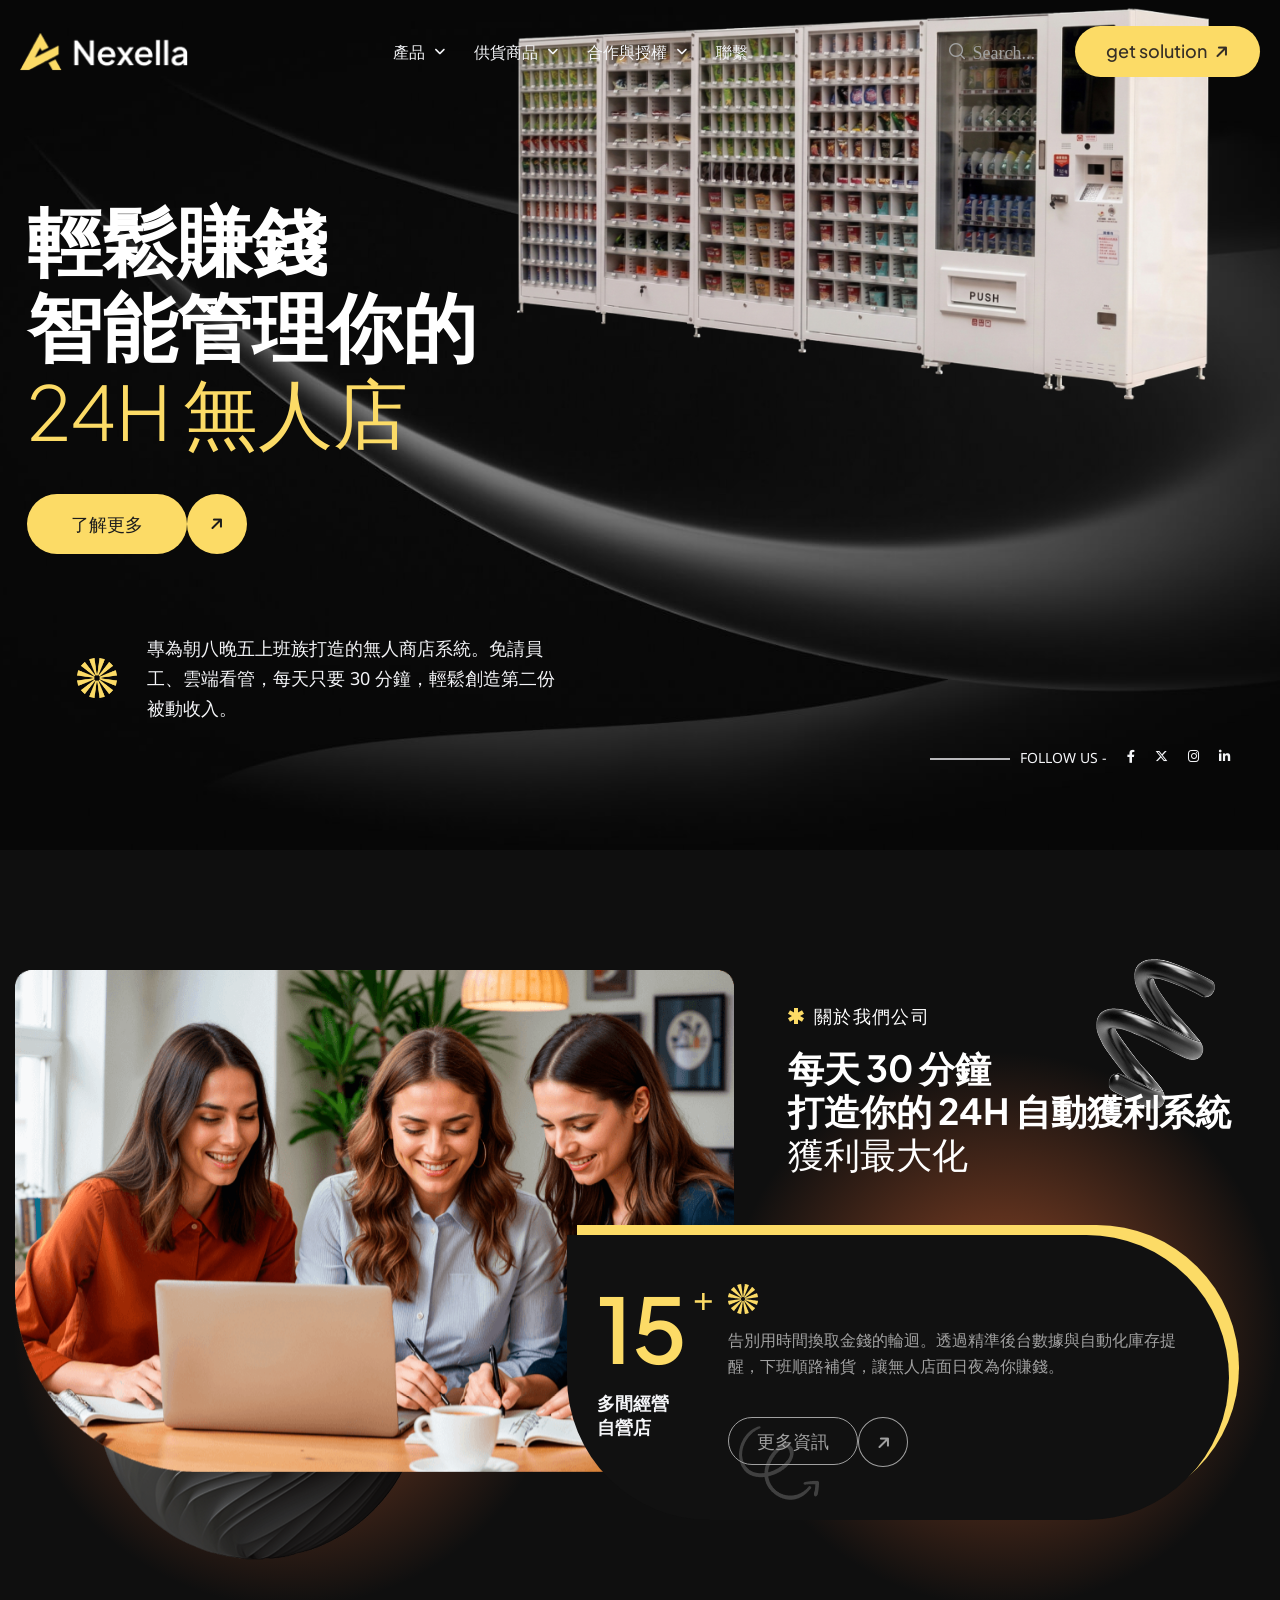
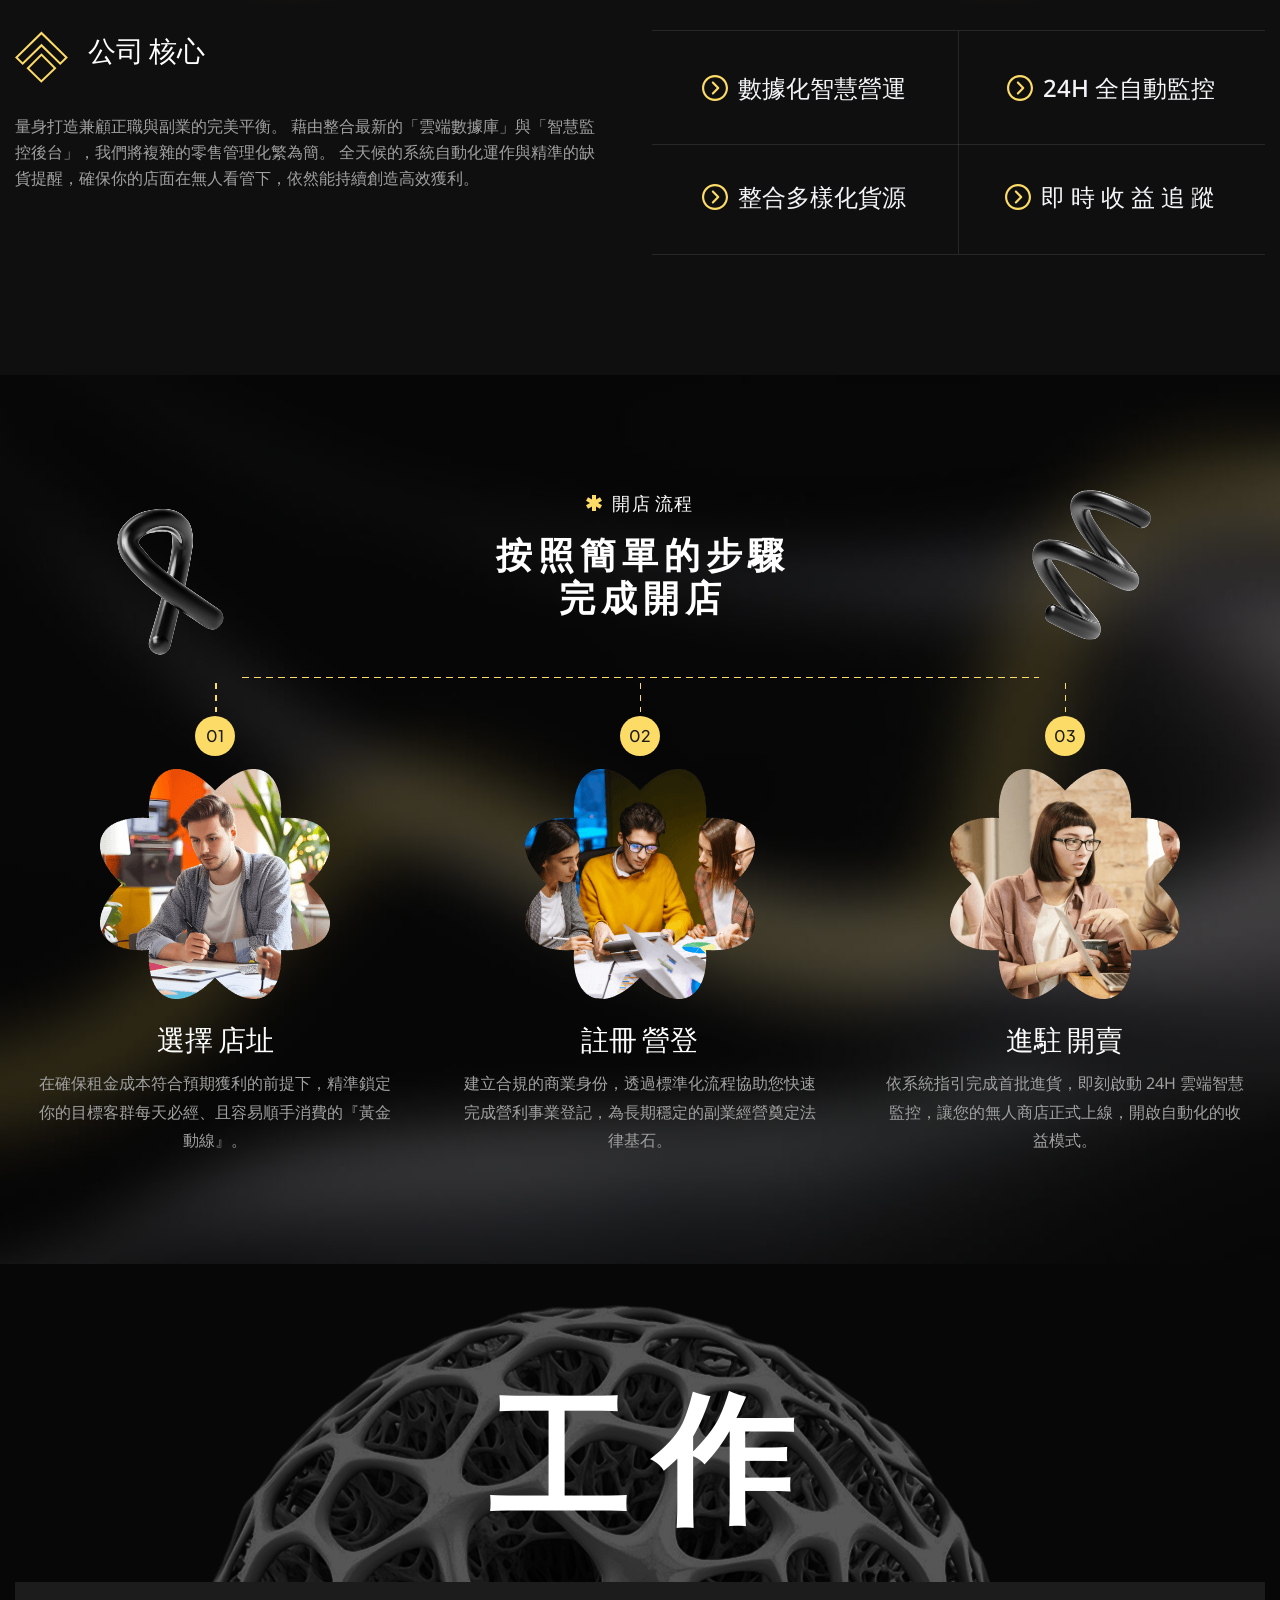
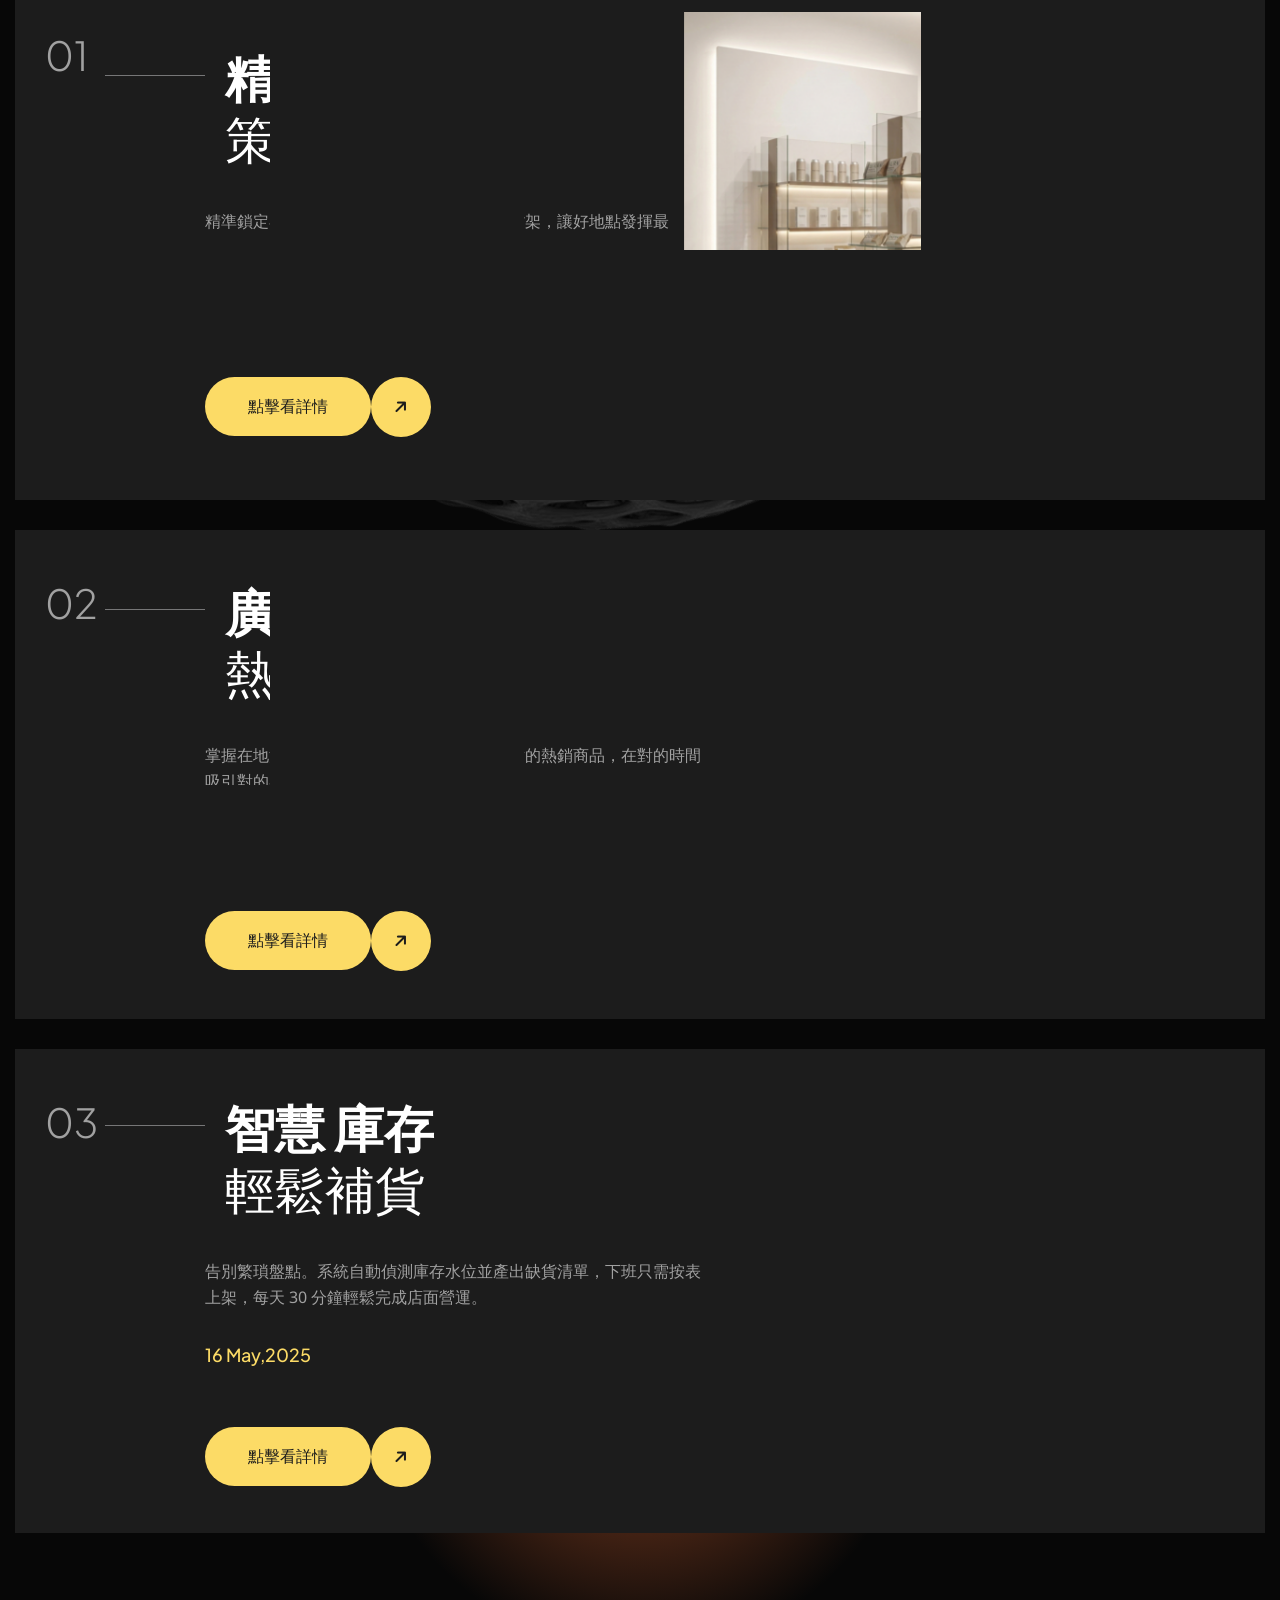
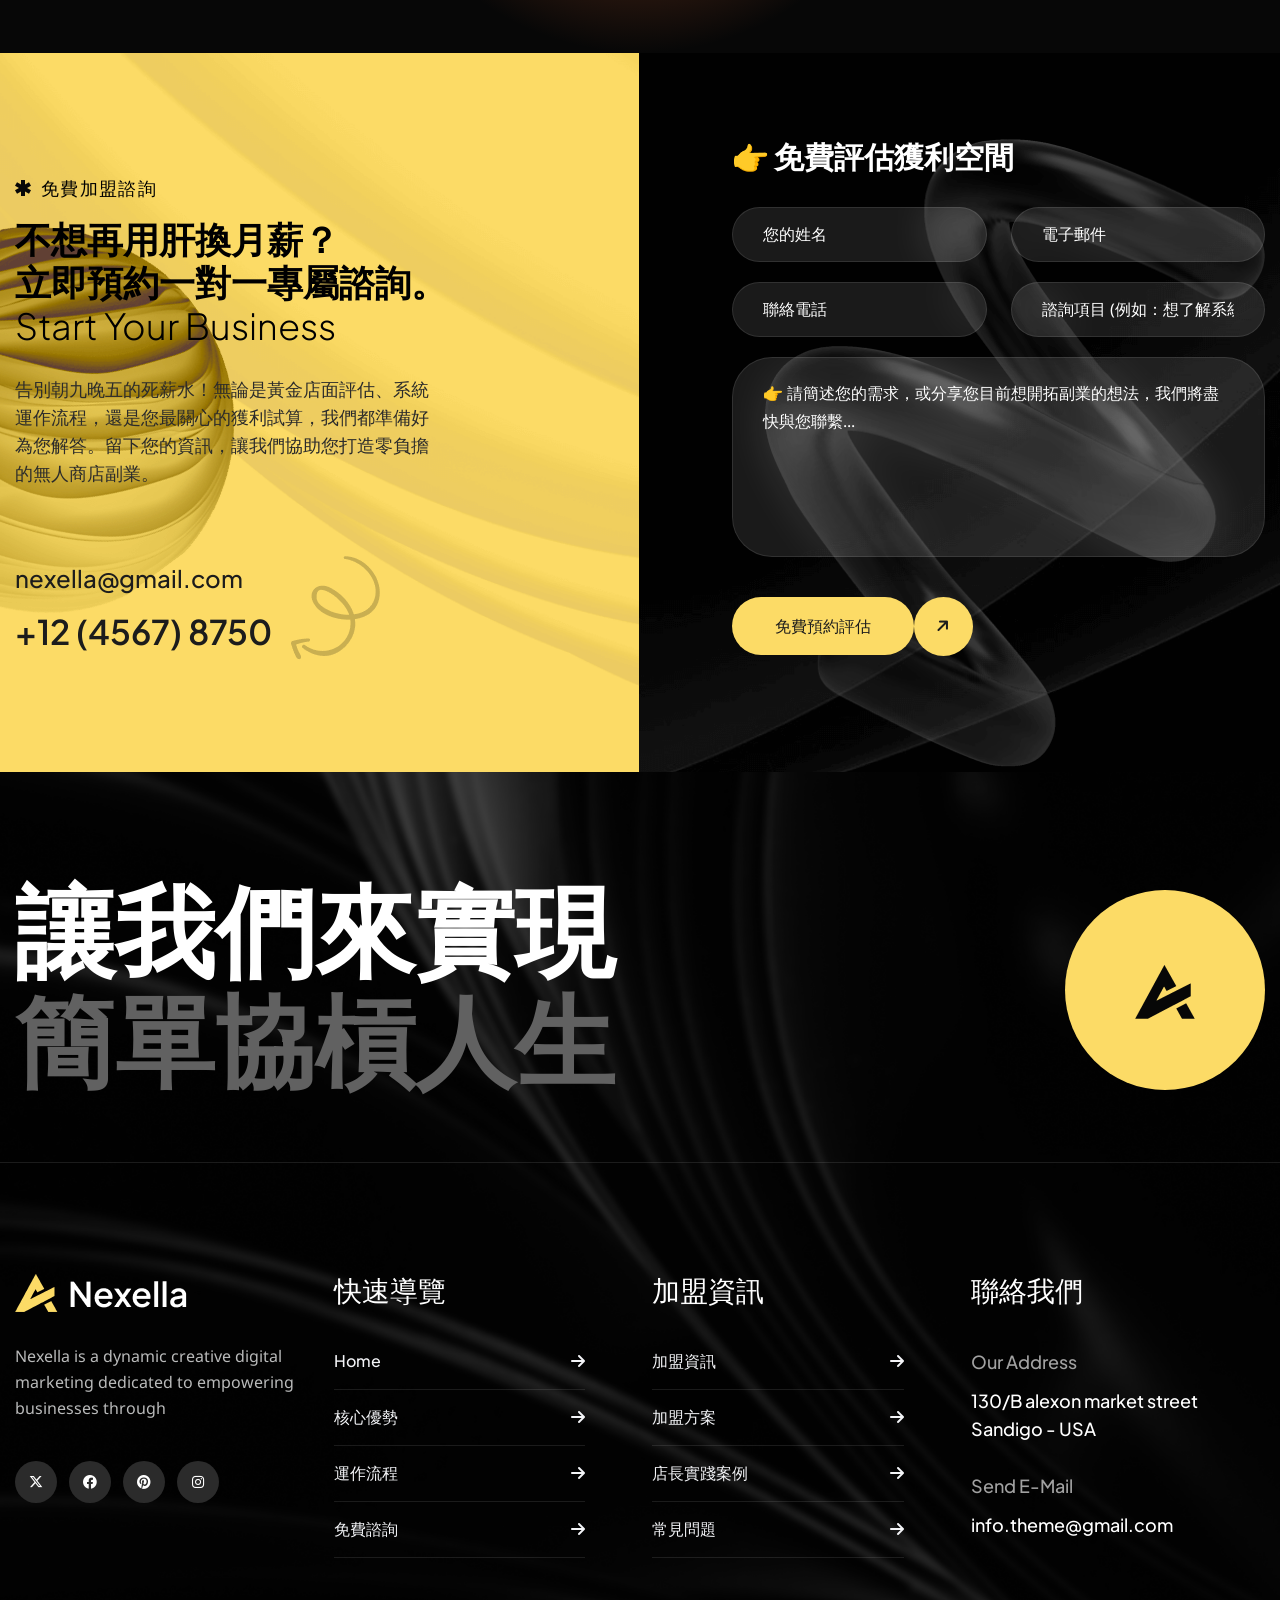
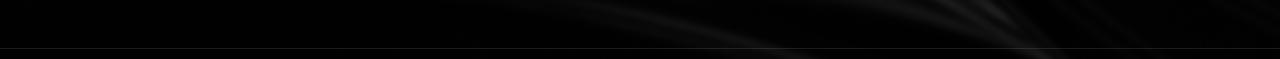
==== index.html @ f4f86dbc "Upload my website" ====
<!doctype html>
<html lang="en">
  <head>
    <meta charset="utf-8" />
    <title>Nexella | Digital Marketing HTML Template | Home Page 01</title>
    <!-- Stylesheets -->
    <link href="css/bootstrap.min.css" rel="stylesheet" />
    <link href="css/style.css" rel="stylesheet" />
    <link href="css/responsive.css" rel="stylesheet" />

    <link rel="shortcut icon" href="images/favicon.png" type="image/x-icon" />
    <link rel="icon" href="images/favicon.png" type="image/x-icon" />

    <!-- Responsive -->
    <meta http-equiv="X-UA-Compatible" content="IE=edge" />
    <meta
      name="viewport"
      content="width=device-width, initial-scale=1.0, maximum-scale=1.0, user-scalable=0"
    />
  </head>

  <body>
    <div class="page-wrapper">
      <!-- Preloader -->
      <div class="preloader"></div>

      <!-- Main Header-->
      <header class="main-header">
        <!-- Header Lower -->
        <div class="header-lower">
          <!-- Main box -->
          <div class="main-box">
            <div class="logo-box">
              <div class="logo">
                <a href="index.html"
                  ><img src="images/logo.png" alt="" title="arotech"
                /></a>
              </div>
            </div>
            <!--Nav Box-->
            <div class="nav-outer">
              <nav class="nav main-menu">
                <ul class="navigation">
                  <li class="dropdown">
                    <a href="#">產品</a>
                    <ul>
                      <li><a href="page-about.html">無人載具車</a></li>
                      <li><a href="page-project.html">智能系統櫃</a></li>
                      <li><a href="page-project-details.html">智能系統</a></li>
                    </ul>
                  </li>
                  <li class="dropdown">
                    <a href="#">供貨商品</a>
                    <ul>
                      <li><a href="page-services.html">Services</a></li>
                    </ul>
                  </li>
                  <li class="dropdown">
                    <a href="#">合作與授權</a>
                    <ul>
                      <li><a href="page-pricing.html">加盟資訊</a></li>
                    </ul>
                  </li>
                  <li><a href="page-contact.html">聯繫</a></li>
                </ul>
              </nav>
              <!-- Main Menu End-->
            </div>
            <div class="outer-box">
              <div class="ui-btn-outer">
                <button class="ui-btn ui-btn search-btn">
                  <span class="icon lnr lnr-icon-search"> Search...</span>
                </button>
              </div>
              <div class="header-btn">
                <a href="page-contact.html"
                  >get solution <i class="fa-solid fa-arrow-right"></i
                ></a>
              </div>
              <!-- Mobile Nav toggler -->
              <div class="mobile-nav-toggler">
                <span class="icon lnr-icon-bars"></span>
              </div>
            </div>
          </div>
        </div>
        <!-- End Header Lower -->

        <!-- Mobile Menu  -->
        <div class="mobile-menu">
          <div class="menu-backdrop"></div>
          <!--Here Menu Will Come Automatically Via Javascript / Same Menu as in Header-->
          <nav class="menu-box">
            <div class="upper-box">
              <div class="nav-logo">
                <a href="index.html"><img src="images/logo.png" alt="" /></a>
              </div>
              <div class="close-btn"><i class="icon fa fa-times"></i></div>
            </div>

            <ul class="navigation clearfix">
              <!--Keep This Empty / Menu will come through Javascript-->
            </ul>
            <ul class="contact-list-one">
              <li>
                <!-- Contact Info Box -->
                <div class="contact-info-box">
                  <i class="icon lnr-icon-phone-handset"></i>
                  <span class="title">Call Now</span>
                  <a href="tel:+92880098670">+92 (8800) - 98670</a>
                </div>
              </li>
              <li>
                <!-- Contact Info Box -->
                <div class="contact-info-box">
                  <span class="icon lnr-icon-envelope1"></span>
                  <span class="title">Send Email</span>
                  <a href="mailto:help@company.com">help@company.com</a>
                </div>
              </li>
              <li>
                <!-- Contact Info Box -->
                <div class="contact-info-box">
                  <span class="icon lnr-icon-clock"></span>
                  <span class="title">Send Email</span>
                  Mon - Sat 8:00 - 6:30, Sunday - CLOSED
                </div>
              </li>
            </ul>

            <ul class="social-links">
              <li>
                <a href="#"><i class="fa-brands fa-x-twitter"></i></a>
              </li>
              <li>
                <a href="#"><i class="fab fa-facebook-f"></i></a>
              </li>
              <li>
                <a href="#"><i class="fab fa-pinterest"></i></a>
              </li>
              <li>
                <a href="#"><i class="fab fa-instagram"></i></a>
              </li>
            </ul>
          </nav>
        </div>
        <!-- End Mobile Menu -->

        <!-- Header Search -->
        <div class="search-popup">
          <span class="search-back-drop"></span>
          <button class="close-search">
            <span class="fa fa-times"></span>
          </button>
          <div class="search-inner">
            <form method="post" action="index.html">
              <div class="form-group">
                <input
                  type="search"
                  name="search-field"
                  value=""
                  placeholder="Search..."
                  required=""
                />
                <button type="submit"><i class="fa fa-search"></i></button>
              </div>
            </form>
          </div>
        </div>
        <!-- End Header Search -->

        <!-- Sticky Header  -->
        <div class="sticky-header">
          <div class="auto-container">
            <div class="inner-container">
              <!--logo-->
              <div class="logo">
                <a href="index.html"><img src="images/logo.png" alt="" /></a>
              </div>

              <!--Right Col-->
              <div class="nav-outer">
                <!-- Main Menu -->
                <nav class="main-menu">
                  <div class="navbar-collapse show collapse clearfix">
                    <ul class="navigation clearfix">
                      <!--Keep This Empty / Menu will come through Javascript-->
                    </ul>
                  </div>
                </nav>
                <!-- Main Menu End-->

                <!--Mobile Navigation Toggler-->
                <div class="mobile-nav-toggler">
                  <span class="icon lnr-icon-bars"></span>
                </div>
              </div>
            </div>
          </div>
        </div>
        <!-- End Sticky Menu -->
      </header>
      <!--End Main Header -->

      <!-- Banner Section -->
      <section
        class="banner-section d-flex align-items-center"
        style="
          background-image: url(images/main-home/hero-bg.jpg);
          background-size: cover;
          background-position: center center;
          background-repeat: no-repeat;
        "
      >
        <div class="container-fluid">
          <div class="row hero_upper d-flex align-items-center">
            <div class="col-lg-12 col-md-12 col-sm-12">
              <div class="content-box">
                <h1 class="title animate-2">
                  輕鬆賺錢<br />
                  智能管理你的 <br /><span>24H 無人店</span>
                </h1>
                <div class="nexella-buton">
                  <a href="page-contact.html"
                    >了解更多<i class="fa-solid fa-arrow-right"></i
                  ></a>
                </div>
              </div>
            </div>
          </div>
        </div>
        <div class="banner_icon-bx">
          <div class="banner-icon">
            <img src="images/main-home/hero-icon.svg" alt="" />
          </div>
          <div class="banner-text">
            <p>
              專為朝八晚五上班族打造的無人商店系統。免請員工、雲端看管，每天只要
              30 分鐘，輕鬆創造第二份被動收入。
            </p>
          </div>
        </div>
        <div class="email-link">
          <a href="#" class="email-link">example@gmail.com</a>
        </div>
        <div class="email-line">
          <img src="images/main-home/line.png" alt="line shape" />
        </div>
        <div class="follow-us">
          <p class="follow-title">FOLLOW US -</p>
          <div class="social-links">
            <a href="#" class="social-icon"
              ><i class="fab fa-facebook-f"></i
            ></a>
            <a href="#" class="social-icon"
              ><i class="fa-brands fa-x-twitter"></i
            ></a>
            <a href="#" class="social-icon"><i class="fab fa-instagram"></i></a>
            <a href="#" class="social-icon"
              ><i class="fa-brands fa-linkedin-in"></i
            ></a>
          </div>
        </div>
        <div class="hero-img bounce-animate4">
          <img src="images/main-home/hero-img1.png" alt="" />
        </div>
      </section>
      <!--END Banner Section -->

      <!-- About Section -->
      <section class="about-section">
        <div class="container-fluid">
          <div class="row">
            <!-- Image Column -->
            <div class="image-column col-xl-7 col-lg-6 col-md-12 col-sm-12">
              <div class="inner-column">
                <figure class="image-1 overlay-anim wow fadeInUp">
                  <img src="images/main-home/about-thumb.png" alt="" />
                </figure>
              </div>
            </div>
            <div
              class="content-column col-xl-5 col-lg-6 col-md-12 col-sm-12 order-2 wow fadeInRight"
              data-wow-delay="600ms"
            >
              <div class="inner-column">
                <div class="sec-title">
                  <span class="sub-title"
                    ><img
                      src="images/main-home/sub-title-shape.svg"
                      alt=""
                    />關於我們公司</span
                  >
                  <h2>
                    每天 30 分鐘 <br />
                    打造你的 24H 自動獲利系統 <br />
                    <span>獲利最大化</span>
                  </h2>
                </div>
                <div class="about-icon-box">
                  <div class="about-count">
                    <div class="count-box">
                      <span
                        class="count-text"
                        data-speed="3000"
                        data-stop="30"
                      ></span
                      ><span class="plus">+</span>
                    </div>
                    <h6 class="counter-title">多間經營<br />自營店</h6>
                  </div>
                  <div class="about-content">
                    <img src="images/main-home/iconss.png" alt="" />
                    <p>
                      告別用時間換取金錢的輪迴。透過精準後台數據與自動化庫存提醒，下班順路補貨，讓無人店面日夜為你賺錢。
                    </p>
                    <div class="nexella-buton style_two">
                      <a href="page-about.html"
                        >更多資訊<i class="fa-solid fa-arrow-right"></i
                      ></a>
                    </div>
                  </div>
                  <div class="dance-sp bounce-animate2">
                    <img src="images/main-home/dance-sp2.png" alt="" />
                  </div>
                </div>
              </div>
            </div>
          </div>
        </div>
        <div class="bg-blur"></div>
        <div class="bg-blur2"></div>
        <div class="about-shape rotate">
          <img src="images/main-home/icon-rt.png" alt="" />
        </div>
        <div class="about-shape2 bounce-animate4">
          <img src="images/main-home/about-sp.png" alt="" />
        </div>
      </section>
      <!--Emd About Section -->

      <!-- Start Mission Section -->
      <section class="mission-section">
        <div class="auto-container">
          <div class="row">
            <div class="col-xl-6 col-lg-6 col-md-12 col-sm-12 wow fadeInUp">
              <div class="mission-icon-box">
                <div class="icon-box">
                  <img src="images/main-home/mission-icon.svg" alt="" />
                  <h4 class="icon-bx-title">公司 核心</h4>
                </div>

                <p class="mission-description">
                  量身打造兼顧正職與副業的完美平衡。
                  藉由整合最新的「雲端數據庫」與「智慧監控後台」，我們將複雜的零售管理化繁為簡。
                  全天候的系統自動化運作與精準的缺貨提醒，確保你的店面在無人看管下，依然能持續創造高效獲利。
                </p>
              </div>
            </div>
            <div class="col-xl-6 col-lg-6 col-md-12 col-sm-12 wow fadeInRight">
              <div class="mission-list-item">
                <div class="misssion-list">
                  <ul>
                    <li>
                      <img
                        src="images/main-home/right-icon.svg"
                        alt=""
                      />數據化智慧營運
                    </li>
                    <li>
                      <img src="images/main-home/right-icon.svg" alt="" />24H
                      全自動監控
                    </li>
                  </ul>
                </div>
                <div class="misssion-list-two">
                  <ul>
                    <li>
                      <img
                        src="images/main-home/right-icon.svg"
                        alt=""
                      />整合多樣化貨源
                    </li>
                    <li>
                      <img src="images/main-home/right-icon.svg" alt="" />即 時
                      收 益 追 蹤
                    </li>
                  </ul>
                </div>
              </div>
            </div>
          </div>
        </div>
      </section>
      <!-- End Mission Section -->

      <!-- Why Choose Us Section -->
      <!--<section class="why-choose-us-section-two"
			style="background-image: url(images/main-home/choose-bgs.jpg);background-repeat: no-repeat;background-size: cover;background-position: center center;">
			<div class="auto-container">
				<div class="row align-items-center pb-75">
					<div class="col-lg-8 col-md-12">
						<div class="sec-title pb-10 wow fadeInUp">
							<span class="sub-title"><img src="images/main-home/sub-title-shape.svg" alt="">Why Choose Us?</span>
							<h2>Empowering our Brands <br>Innovation Data-Driven  <br> <span>Digital solutions</span></h2>
						</div>

						<div class="feature-grid">
							<div class="feature-item highlighted">
								<div class="featuer-list"><img src="images/main-home/check-icon.png" alt="">24 Hours
									Supports</div>
							</div>
							<div class="feature-item highlighted">
								<div class="featuer-list"><img src="images/main-home/check-icon.png" alt="">Secure Data Flow</div>
							</div>
							<div class="feature-item highlighted">
								<div class="featuer-list"><img src="images/main-home/check-icon.png" alt="">Global Access</div>
							</div>
							<div class="feature-item highlighted">
								<div class="featuer-list"><img src="images/main-home/check-icon.png" alt="">Real-Time Updates</div>
							</div>
						</div>

						<div class="nexella-buton">
							<a href="page-contact.html">Explore More<i class="fa-solid fa-arrow-right"></i></a>
						</div>
					</div>
					<div class="col-lg-4">
						<div class="video-wrapper">
							<div class="btn-box">
							<a href="#" class="play-now"
								data-fancybox="gallery" data-caption=""><i class="icon fa fa-play"
									aria-hidden="true"></i><span class="ripple"></span></a>
						</div>
						</div>
					</div>
				</div>
			</div>
			<div class="choose-shape">
				<img src="images/main-home/choose-sp.png" alt="">
			</div>
		</section>-->
      <!-- End Why Choose Us Section -->

      <!-- Process Section -->
      <section
        class="process-section"
        style="
          background-image: url(images/main-home/process-bgs.jpg);
          background-size: cover;
          background-position: center center;
          background-repeat: no-repeat;
        "
      >
        <div class="auto-container">
          <div class="row">
            <!-- Content Column -->
            <div class="col-lg-12 col-sm-12 wow fadeInUp">
              <div class="inner-column">
                <div class="sec-title text-center pb-20">
                  <span class="sub-title"
                    ><img
                      src="images/main-home/sub-title-shape.svg"
                      alt=""
                    />開店 流程</span
                  >
                  <h2>按 照 簡 單 的 步 驟<br />完 成 開 店</h2>
                </div>
              </div>
            </div>
          </div>
          <div class="row process-border">
            <div class="col-lg-4 col-md-6 col-sm-12">
              <!-- process box -->
              <div class="process-single-box wow fadeInUp">
                <div class="process-thumb">
                  <img src="images/main-home/process-img1.png" alt="" />
                </div>
                <div class="process-content">
                  <h4><a href="page-project.html">選擇 店址</a></h4>
                  <p>
                    在確保租金成本符合預期獲利的前提下，精準鎖定你的目標客群每天必經、且容易順手消費的『黃金動線』。
                  </p>
                </div>
                <h3 class="process-number">01</h3>
              </div>
            </div>
            <div class="col-lg-4 col-md-6 col-sm-12">
              <!-- process box -->
              <div class="process-single-box wow fadeInUp">
                <div class="process-thumb">
                  <img src="images/main-home/process-img2.png" alt="" />
                </div>
                <div class="process-content">
                  <h4><a href="page-project.html">註冊 營登</a></h4>
                  <p>
                    建立合規的商業身份，透過標準化流程協助您快速完成營利事業登記，為長期穩定的副業經營奠定法律基石。
                  </p>
                </div>
                <h3 class="process-number">02</h3>
              </div>
            </div>
            <div class="col-lg-4 col-md-6 col-sm-12">
              <!-- process box -->
              <div class="process-single-box wow fadeInUp">
                <div class="process-thumb">
                  <img src="images/main-home/process-img3.png" alt="" />
                </div>
                <div class="process-content">
                  <h4><a href="page-project.html">進駐 開賣</a></h4>
                  <p>
                    依系統指引完成首批進貨，即刻啟動 24H
                    雲端智慧監控，讓您的無人商店正式上線，開啟自動化的收益模式。
                  </p>
                </div>
                <h3 class="process-number">03</h3>
              </div>
            </div>
          </div>
        </div>
        <div class="process-shape bounce-animate3">
          <img src="images/main-home/2.png" alt="" />
        </div>
        <div class="process-shape2 bounce-animate4">
          <img src="images/main-home/about-sp.png" alt="" />
        </div>
      </section>
      <!-- End Process Section -->

      <!-- Work Section -->
      <section class="work-section">
        <div class="auto-container">
          <div class="row">
            <!-- Content Column -->
            <div class="col-lg-12 wow fadeInUp">
              <div class="inner-column">
                <div class="sec-title text-center">
                  <h1>工 作</h1>
                </div>
              </div>
            </div>
          </div>
          <div class="row">
            <!-- Content Column -->
            <div class="col-lg-12 col-md-12 col-sm-12">
              <!-- process box -->
              <div class="work-single-box wow fadeInUp">
                <div class="work-content">
                  <h4>
                    精準 選品 <br />
                    <span>策略</span>
                  </h4>
                  <p>
                    精準鎖定在地客群需求，量身打造專屬熱銷貨架，讓好地點發揮最大獲利價值。
                  </p>
                  <span class="work-date">16 May,2025</span>
                  <div class="nexella-buton">
                    <a href="page-project-details.html"
                      >點擊看詳情<i class="fa-solid fa-arrow-right"></i
                    ></a>
                  </div>
                </div>
                <div class="work-img overlay-anim">
                  <img
                    src="images/main-home/Precise Product Selection.png"
                    alt=""
                  />
                  <div class="work-shape">
                    <img src="images/main-home/work-bx-shape.png" alt="" />
                  </div>
                </div>
                <h3 class="wokr-number">01</h3>
              </div>
              <!-- process box -->
              <div class="work-single-box wow fadeInUp" data-wow-delay="300ms">
                <div class="work-content">
                  <h4>
                    廣告 推播 <br />
                    <span>熱銷</span>
                  </h4>
                  <p>
                    掌握在地消費趨勢，精準投放促銷資訊。讓對的熱銷商品，在對的時間吸引對的客人，創造最大化坪效。
                  </p>
                  <span class="work-date">16 May,2025</span>
                  <div class="nexella-buton">
                    <a href="page-project-details.html"
                      >點擊看詳情<i class="fa-solid fa-arrow-right"></i
                    ></a>
                  </div>
                </div>
                <div class="work-img overlay-anim">
                  <img src="images/main-home/work-img2.png" alt="" />
                  <div class="work-shape">
                    <img src="images/main-home/work-bx-shape.png" alt="" />
                  </div>
                </div>
                <h3 class="wokr-number">02</h3>
              </div>
              <!-- process box -->
              <div class="work-single-box wow fadeInUp" data-wow-delay="600ms">
                <div class="work-content">
                  <h4>
                    智慧 庫存 <br />
                    <span>輕鬆補貨</span>
                  </h4>
                  <p>
                    告別繁瑣盤點。系統自動偵測庫存水位並產出缺貨清單，下班只需按表上架，每天
                    30 分鐘輕鬆完成店面營運。
                  </p>
                  <span class="work-date">16 May,2025</span>
                  <div class="nexella-buton">
                    <a href="page-project-details.html"
                      >點擊看詳情<i class="fa-solid fa-arrow-right"></i
                    ></a>
                  </div>
                </div>
                <div class="work-img overlay-anim">
                  <img src="images/main-home/work-img3.png" alt="" />
                  <div class="work-shape">
                    <img src="images/main-home/work-bx-shape.png" alt="" />
                  </div>
                </div>
                <h3 class="wokr-number">03</h3>
              </div>
            </div>
          </div>
        </div>
        <div class="work-shapes">
          <img src="images/main-home/work-shape.png" alt="" />
        </div>
        <div class="work-bg-blur"></div>
      </section>
      <!-- End Work Section -->

      <!-- Marquee Section -->
      <!--<div class="marquee-section">
			<div class="marquee">
				<div class="marquee-group">
					<div class="text"><img class="rotate" src="images/main-home/marque-shap.png" alt="">
						<h1>智 能</h1>
					</div>
					<div class="text"><img class="rotate" src="images/main-home/marque-shap.png" alt="">
						<h1>創 收</h1>
					</div>
					<div class="text"><img class="rotate" src="images/main-home/marque-shap.png" alt="">
						<h1>智 能</h1>
					</div>
					<div class="text"><img class="rotate" src="images/main-home/marque-shap.png" alt="">
						<h1>創 收</h1>
					</div>
					<div class="text"><img class="rotate" src="images/main-home/marque-shap.png" alt="">
						<h1>智 能</h1>
					</div>
					<div class="text"><img class="rotate" src="images/main-home/marque-shap.png" alt="">
						<h1>創 收</h1>
					</div>
				</div>

				<div aria-hidden="true" class="marquee-group">
					<div class="text"><img class="rotate" src="images/main-home/marque-shap.png" alt="">
						<h1>管 理</h1>
					</div>
					<div class="text"><img class="rotate" src="images/main-home/marque-shap.png" alt="">
						<h1>INNOVATION</h1>
					</div>
					<div class="text"><img class="rotate" src="images/main-home/marque-shap.png" alt="">
						<h1>管 理</h1>
					</div>
					<div class="text"><img class="rotate" src="images/main-home/marque-shap.png" alt="">
						<h1>INNOVATION</h1>
					</div>
					<div class="text"><img class="rotate" src="images/main-home/marque-shap.png" alt="">
						<h1>管 理</h1>
					</div>
					<div class="text"><img class="rotate" src="images/main-home/marque-shap.png" alt="">
						<h1>INNOVATION</h1>
					</div>
				</div>
			</div>
		</div>
		-->
      <!-- End Marquee Section -->

      <!-- Contact Section -->
      <section class="contact-section">
        <div class="auto-container">
          <div class="row">
            <!-- Info Column -->
            <div class="col-lg-6 col-md-12 col-sm-12 wow fadeInLeft">
              <div class="contact-right-warp">
                <div class="sec-title style_color">
                  <span class="sub-title"
                    ><img
                      src="images/main-home/sub-titls.svg"
                      alt=""
                    />免費加盟諮詢</span
                  >
                  <h2>
                    不想再用肝換月薪？<br />
                    立即預約一對一專屬諮詢。 <br /><span
                      >Start Your Business</span
                    >
                  </h2>
                </div>
                <p class="contact-desc">
                  告別朝九晚五的死薪水！無論是黃金店面評估、系統運作流程，還是您最關心的獲利試算，我們都準備好為您解答。留下您的資訊，讓我們協助您打造零負擔的無人商店副業。
                </p>

                <div class="contact-info">
                  <p>nexella@gmail.com</p>
                  <h4>+12 (4567) 8750</h4>
                </div>
                <div class="shape bounce-animate">
                  <img src="images/main-home/dance-sp.png" alt="" />
                </div>
              </div>
            </div>

            <!-- Form Column -->
            <div class="col-lg-6 col-md-12 col-sm-12">
              <!-- Contact Form -->
              <div class="contact-forms wow fadeInRight">
                <h2 class="service-info__badge">👉 免費評估獲利空間</h2>
                <!--Contact Form-->
                <form action="#" method="POST" id="dreamit-form">
                  <div class="row">
                    <div class="form-group col-lg-6 col-md-6 col-sm-12">
                      <input
                        type="text"
                        name="name"
                        placeholder="您的姓名"
                        required
                      />
                    </div>

                    <div class="form-group col-lg-6 col-md-6 col-sm-12">
                      <input
                        type="email"
                        name="Email"
                        placeholder="電子郵件"
                        required
                      />
                    </div>

                    <div class="form-group col-lg-6 col-md-6 col-sm-12">
                      <input
                        type="text"
                        name="Number"
                        placeholder="聯絡電話"
                        required
                      />
                    </div>

                    <div class="form-group col-lg-6 col-md-6 col-sm-12">
                      <input
                        type="text"
                        name="subject"
                        placeholder="諮詢項目 (例如：想了解系統、獲利試算)"
                        required
                      />
                    </div>

                    <div class="form-group col-lg-12 col-md-12 col-sm-12">
                      <textarea
                        name="message"
                        placeholder="👉 請簡述您的需求，或分享您目前想開拓副業的想法，我們將盡快與您聯繫..."
                        required
                      ></textarea>
                    </div>

                    <div class="form-group col-lg-12 col-md-12 col-sm-12">
                      <button
                        class="theme-btn"
                        type="submit"
                        name="submit-form"
                      >
                        <span class="btn-title"
                          >免費預約評估 <i class="fa-solid fa-arrow-right"></i
                        ></span>
                      </button>
                    </div>
                  </div>
                </form>
                <div class="contact-sps bounce-animate3">
                  <img src="images/main-home/contact-sp.png" alt="" />
                </div>
              </div>
              <!--End Contact Form -->
            </div>
          </div>
        </div>
        <div class="contact-sp rotate">
          <img src="images/main-home/sp-contact.png" alt="" />
        </div>
      </section>
      <!--End Contact Section  -->

      <!-- Main Footer -->
      <footer class="main-footer">
        <!--Widgets Section-->
        <div class="widgets-section">
          <div class="auto-container">
            <div class="row">
              <div class="footer-upper col-lg-12 wow fadeInUp">
                <h2 class="footer-title">
                  讓我們來實現<br /><span>簡單協槓人生</span>
                </h2>
                <div class="footer-icon">
                  <img src="images/main-home/brand-logo.png" alt="" />
                </div>
              </div>
            </div>
            <div class="row">
              <!--Footer Column-->
              <div
                class="footer-column col-xl-3 col-lg-3 col-md-6 col-sm-12 wow fadeInUp"
              >
                <div class="footer-widget about-widget">
                  <div class="logo">
                    <a href="index.html"
                      ><img src="images/logo.png" alt=""
                    /></a>
                  </div>
                  <p class="footer-des">
                    Nexella is a dynamic creative digital marketing dedicated to
                    empowering businesses through
                  </p>
                  <ul class="social-icon-two">
                    <li>
                      <a href="#"><i class="fa-brands fa-x-twitter"></i></a>
                    </li>
                    <li>
                      <a href="#"><i class="fab fa-facebook"></i></a>
                    </li>
                    <li>
                      <a href="#"><i class="fab fa-pinterest"></i></a>
                    </li>
                    <li>
                      <a href="#"><i class="fab fa-instagram"></i></a>
                    </li>
                  </ul>
                </div>
              </div>

              <!--Footer Column-->
              <div
                class="footer-column col-xl-3 col-lg-3 col-md-6 col-sm-12 wow fadeInUp"
                data-wow-delay="300ms"
              >
                <div class="footer-widget">
                  <h3 class="widget-title">快速導覽</h3>
                  <ul class="user-links">
                    <li>
                      <a href="index.html"
                        >Home <i class="fa-solid fa-arrow-right"></i
                      ></a>
                    </li>
                    <li>
                      <a href="page-about.html"
                        >核心優勢 <i class="fa-solid fa-arrow-right"></i
                      ></a>
                    </li>
                    <li>
                      <a href="#"
                        >運作流程 <i class="fa-solid fa-arrow-right"></i
                      ></a>
                    </li>
                    <li>
                      <a href="page-contact.html"
                        >免費諮詢 <i class="fa-solid fa-arrow-right"></i
                      ></a>
                    </li>
                  </ul>
                </div>
              </div>

              <!--Footer Column-->
              <div
                class="footer-column col-xl-3 col-lg-3 col-md-6 col-sm-12 wow fadeInUp"
                data-wow-delay="600ms"
              >
                <div class="footer-widget">
                  <h3 class="widget-title">加盟資訊</h3>
                  <ul class="user-links">
                    <li>
                      <a href="page-pricing.html"
                        >加盟資訊 <i class="fa-solid fa-arrow-right"></i
                      ></a>
                    </li>
                    <li>
                      <a href="page-services.html"
                        >加盟方案 <i class="fa-solid fa-arrow-right"></i
                      ></a>
                    </li>
                    <li>
                      <a href="page-testimonial.html"
                        >店長實踐案例 <i class="fa-solid fa-arrow-right"></i
                      ></a>
                    </li>
                    <li>
                      <a href="news-details.html"
                        >常見問題 <i class="fa-solid fa-arrow-right"></i
                      ></a>
                    </li>
                  </ul>
                </div>
              </div>

              <!--Footer Column-->
              <div
                class="footer-column col-xl-3 col-lg-3 col-md-6 col-sm-12 wow fadeInUp"
                data-wow-delay="800ms"
              >
                <div class="footer-widget contact-widget">
                  <h3 class="widget-title">聯絡我們</h3>
                  <div class="widget-content">
                    <div class="address">
                      <p>Our Address</p>
                      <a href="#"
                        >130/B alexon market street <br />
                        Sandigo - USA</a
                      >
                    </div>
                    <div class="address">
                      <p>Send E-Mail</p>
                      <a href="#">info.theme@gmail.com</a>
                    </div>
                  </div>
                </div>
              </div>
            </div>
          </div>
        </div>
      </footer>
      <!--End Main Footer -->
    </div>
    <!-- End Page Wrapper -->

    <!-- Scroll To Top -->
    <div class="scroll-to-top scroll-to-target" data-target="html">
      <span class="fa fa-angle-up"></span>
    </div>

    <script src="js/jquery.js"></script>
    <script src="js/popper.min.js"></script>
    <script src="js/bootstrap.min.js"></script>
    <script src="js/jquery.fancybox.js"></script>
    <script src="js/jquery-ui.js"></script>
    <script src="js/wow.js"></script>
    <script src="js/appear.js"></script>
    <script src="js/select2.min.js"></script>
    <script src="js/swiper.min.js"></script>
    <script src="js/owl.js"></script>
    <script src="js/script.js"></script>
    <script src="js/vanilla-tilt.min.js"></script>
  </body>
</html>
---- css/style.css ----
/* Nexella | IT Solutions & Technology HTML Template

Template Name: Nexella
Version: 1.0.0
License: copyright commercial

/************ TABLE OF CONTENTS ***************
1. Fonts
2. Reset
3. Global Settings
4. Main Header / Two /
5. Sticky Header 
6. Mobile Menu
7. Section Title
8. Page Title
10. Banner Section / Two 
11. About Section / Two 
12. Mission / 
13. Services Section / Two 
14. Process Section / Two 
15. Work Section / Two /
16. Testimonial Section / Two /
17. Why Choose Us / Two
18. Pricing Section
19. team Section / Two
20. Contact Sectiom / Two
21. News Section / Two
22. Marquee / Two / Three
23. Brand Section
24. Video Section
25. Main Footer /Two
**********************************************/
@import url("https://fonts.googleapis.com/css2?family=Noto+Sans:ital,wght@0,100..900;1,100..900&family=Plus+Jakarta+Sans:ital,wght@0,200..800;1,200..800&display=swap");
@import url("animate.css");
@import url("owl.css");
@import url("swiper.min.css");
@import url("jquery.fancybox.min.css");
@import url("jquery-ui.css");
@import url("linear.css");
@import url("select2.min.css");
@import url("fontawesome-free.css");
@import url("fontawesome.css");
@import url("flaticon.css");
@import url("flaticon-set-business.css");
@import url("tm-bs-mp.css");
@import url("tm-utility-classes.css");
:root {
  --theme-color-white: #ffffff;
  --theme-color-white-rgb: 255, 255, 255;
  --theme-color-light: #070707;
  --theme-color-gray: #282828;
  --theme-color-black: #000000;
  --theme-color-black-rgb: 0, 0, 0;
  --theme-color1: #1C1C1C;
  --theme-color1-rgb: 34, 36, 41;
  --theme-color2: #FCDB66;
  --theme-color2-rgb: 255, 170, 23;
  --theme-color3: #f4f5f8;
  --theme-color4: #0f0f0f;
  --theme-color5: #FFFFFF1A;
  --theme-color6: #070707;
  --theme-color7: #2B2B2B;
  --theme-color8: #B9BABA;
  --theme-color9: #111111;
  --bg-theme-color1: var(--theme-color1);
  --bg-theme-color2: var(--theme-color2);
  --bg-theme-color3: var(--theme-color3);
  --border-theme-color1: var(--theme-color5);
  --border-theme-color2: var(--theme-color6);
  --text-color-bg-theme-color1: #fff;
  --text-color-bg-theme-color2: #0f0f0f;
  --text-color-bg-theme-color3: #fff;
  --gradient-1: linear-gradient(180deg, #0C0C0C 1.56%, #1C1C1C 100%);
  --gradient-2: linear-gradient(to left, rgba(var(--theme-color2-rgb), 1) 0%, rgba(var(--theme-color2-rgb), 0.7) 100%);
  --gradient-3: linear-gradient(-135deg, rgba(23, 23, 23, 0) 50%, var(--theme-color2) 100%);
  --gradient-4: linear-gradient(215deg, rgb(252 219 102 / 83%) 3.09%, rgb(6, 6, 6) 33.06%, rgb(255 255 255 / 21%) 63.59%, rgb(252 219 102) 100.63%);
  --text-color: #A1A1A1;
  --headings-color: #fff;
  --headings-color-2: #000000;
  --link-color: #352f27;
  --link-hover-color: #5b8c51;
  --title-font: "Plus Jakarta Sans", sans-serif;
  --text-font: "Noto Sans", sans-serif;
  --body-font-size: 16px;
  --body-line-height: 1.8;
  --body-font-weight: 400;
  --line-height-heading-h1: 1.2em;
  --line-height-heading: 1.2em;
  --line-height-heading-small: 1.4em;
  --h1-font-size: 46px;
  --h2-font-size: 46px;
  --h3-font-size: 34px;
  --h4-font-size: 30px;
  --h5-font-size: 18px;
  --h6-font-size: 14px;
  --h1-font-weight: 700;
  --h2-font-weight: 700;
  --h3-font-weight: 600;
  --h4-font-weight: 600;
  --h5-font-weight: 500;
  --h6-font-weight: 600;
  --sec-title-subtitle-color: var(--theme-color-white);
  --sec-title-subtitle-font-size: 18px;
  --sec-title-subtitle-font-family: var(--title-font);
  --sec-title-subtitle-font-weight: 500;
  --sec-title-subtitle-line-height: 1.2em;
  --sec-title-color: var(--headings-color);
  --sec-title-font-size: 46px;
  --sec-title-font-family: var(--title-font);
  --sec-title-font-weight: var(--h2-font-weight);
  --theme-light-background: #f8f6f1;
  --theme-light-background-text-color: var(--headings-color);
  --theme-black: #222429;
  --container-width: 1350px;
  --small-container-width: 1000px;
  --large-container-width: 1550px;
  --container-pt: 120px;
  --container-pb: 120px;
}

/*
 * typography.scss
 * -----------------------------------------------
*/
::selection {
  background: var(--theme-color1);
  color: #fff;
  text-shadow: none;
}

::-moz-selection {
  background: var(--theme-color1); /* Firefox */
  color: #fff;
  text-shadow: none;
}

::-webkit-selection {
  background: var(--theme-color1); /* Safari */
  color: #fff;
  text-shadow: none;
}

:active,
:focus {
  outline: none !important;
}

::-webkit-input-placeholder {
  color: #7c858c;
}

::-moz-input-placeholder {
  color: #7c858c;
}

::-ms-input-placeholder {
  color: #7c858c;
}

body {
  background-color: #070707;
  background-attachment: fixed;
  -ms-word-wrap: break-word;
  word-wrap: break-word;
  counter-reset: my-sec-counter;
  -webkit-font-smoothing: antialiased;
  -moz-font-smoothing: antialiased;
  color: var(--text-color);
  font-size: var(--body-font-size);
  font-family: var(--text-font);
  font-weight: var(--body-font-weight);
  line-height: var(--body-line-height);
}

p, .text {
  color: var(--text-color);
  font-size: var(--body-font-size);
  font-family: var(--text-font);
  font-weight: var(--body-font-weight);
  line-height: var(--body-line-height);
}

/* -------- Headings ---------- */
h1, h2, h3, h4, h5, h6 {
  color: var(--headings-color);
  font-family: var(--title-font);
  position: relative;
  line-height: var(--line-height-heading-);
}
h1 small,
h1 .small, h2 small,
h2 .small, h3 small,
h3 .small, h4 small,
h4 .small, h5 small,
h5 .small, h6 small,
h6 .small {
  font-weight: normal;
  line-height: 1;
  color: var(--headings-color);
}
h1 a, h2 a, h3 a, h4 a, h5 a, h6 a {
  color: inherit;
  font-weight: inherit;
}

h1,
h2,
h3,
h4,
h5,
h6 {
  margin-bottom: 1rem;
}

h1 {
  font-size: var(--h1-font-size);
  font-weight: var(--h1-font-weight);
  line-height: var(--line-height-heading-h1);
}

h2 {
  font-size: var(--h2-font-size);
  font-weight: var(--h2-font-weight);
  line-height: var(--line-height-heading);
}

h3 {
  font-size: var(--h3-font-size);
  font-weight: var(--h3-font-weight);
  line-height: var(--line-height-heading);
}

h4 {
  font-size: var(--h4-font-size);
  font-weight: var(--h4-font-weight);
  line-height: var(--line-height-heading-small);
}

h5 {
  font-size: var(--h5-font-size);
  font-weight: var(--h5-font-weight);
  line-height: var(--line-height-heading-small);
}

h6 {
  font-size: var(--h6-font-size);
  font-weight: var(--h6-font-weight);
  line-height: var(--line-height-heading-small);
}

/* -------- Body Text ---------- */
table p {
  margin-bottom: 0;
}

p {
  margin-bottom: 20px;
}
p a:not(.button):not(.btn):hover, p a:not(.button):not(.btn):focus {
  text-decoration: underline;
}

/* -------- other ---------- */
a {
  color: var(--link-color);
  text-decoration: none;
  font-weight: var(--body-font-weight);
  cursor: pointer;
  transition: all 0.3s ease;
}
a:hover, a:focus {
  color: inherit;
  text-decoration: none;
  outline: none;
}
a b, a strong {
  transition: all 0.3s ease;
}
a img {
  border: none;
}

pre,
ul,
ol,
dl,
dd,
blockquote,
address,
table,
fieldset {
  margin-bottom: 10px;
}

ol, ul {
  list-style-position: inside;
  margin: 0;
  padding: 0;
}

b, strong {
  color: #333;
  font-weight: var(--body-font-weight-bold);
}

iframe {
  border: none !important;
}

/*
 * container.scss
 * -----------------------------------------------
*/
.container .container {
  width: 100%;
}

.container .container,
.container .container-fluid,
.container-fluid .container,
.container-fluid .container-fluid {
  padding-left: 0;
  padding-right: 0;
}

section > .container,
section > .container-fluid {
  padding-top: var(--container-pt);
  padding-bottom: var(--container-pt);
}

@media (min-width: 1400px) {
  .container, .container-lg, .container-md, .container-sm, .container-xl, .container-xxl {
    max-width: var(--container-width);
  }
}
/*=== Default Form ===*/
.form-control, .input-text {
  height: calc(2.25rem + 27px);
  padding: 14px 30px;
  outline: 0;
  background-color: #f4f5f8;
  border: 1px solid #f4f5f8;
  color: #686a6f;
  font-size: 0.9rem;
  width: 100%;
}
.form-control::placeholder, .input-text::placeholder {
  color: #686a6f;
  opacity: 1;
}
.form-control:-ms-input-placeholder, .input-text:-ms-input-placeholder {
  color: #686a6f;
}
.form-control::-ms-input-placeholder, .input-text::-ms-input-placeholder {
  color: #686a6f;
}

textarea.form-control {
  height: auto;
  padding-top: 15px;
  padding-bottom: 15px;
}

.tm-pricing-smart-switcher {
  color: var(--heading-color);
  font-size: 19px;
  letter-spacing: -0.2px;
  display: -webkit-box;
  display: -ms-flexbox;
  display: flex;
  -webkit-box-align: center;
  -ms-flex-align: center;
  align-items: center;
  -webkit-box-pack: center;
  -ms-flex-pack: center;
  justify-content: center;
  margin-bottom: 55px;
}
.tm-pricing-smart-switcher .price-offer {
  color: var(--text-color-bg-theme-color2);
  background-color: #333;
  font-size: 12px;
  line-height: inherit;
  padding: 0.5px 12px;
  border-radius: 30px;
  margin-left: 15px;
  text-transform: uppercase;
}
.tm-pricing-smart-switcher .pricing-switcher-btn {
  display: -webkit-box;
  display: -ms-flexbox;
  display: flex;
}
.tm-pricing-smart-switcher .pricing-switcher-btn .btn-toggle {
  width: 70px;
  height: 33px;
  border-radius: 17px;
  background-color: rgba(22, 28, 45, 0.15);
  position: relative;
  display: inline-block;
  margin: 0 1rem;
}
.tm-pricing-smart-switcher .pricing-switcher-btn .btn-toggle.secondary-active {
  background-color: var(--theme-color1);
}
.tm-pricing-smart-switcher .pricing-switcher-btn .btn-toggle.secondary-active span {
  right: 7px;
}
.tm-pricing-smart-switcher .pricing-switcher-btn .btn-toggle span {
  width: 20px;
  height: 20px;
  background-color: #ffffff;
  position: absolute;
  right: calc(100% - 27px);
  margin-left: 6px;
  top: 50%;
  -webkit-transform: translatey(-50%);
  transform: translatey(-50%);
  -webkit-transition: 0.4s ease-in-out;
  transition: 0.4s ease-in-out;
  border-radius: 500px;
  pointer-events: none;
}

.tm-pricing-smart-switcher-button .switch-buttons {
  display: flex;
  flex-wrap: wrap;
  margin: 0;
  padding: 0;
  list-style: none;
  border: 0;
}
.tm-pricing-smart-switcher-button .switch-buttons li {
  display: inline-block;
  margin-bottom: 0;
}
.tm-pricing-smart-switcher-button .switch-buttons li a {
  display: block;
  border: 1px solid #eee;
  outline: none;
  display: inline-block;
  padding: 0.9375rem 2.1875rem;
  cursor: pointer;
  border-radius: 0;
  transition: all 0.4s ease;
  background-color: rgb(254, 253, 254);
  box-shadow: 0px 15px 30px 0px rgba(119, 123, 146, 0.1);
}
.tm-pricing-smart-switcher-button .switch-buttons li a:hover, .tm-pricing-smart-switcher-button .switch-buttons li a.active {
  color: var(--text-color-bg-theme-color2);
  border-color: var(--theme-color2);
  background-color: var(--theme-color2);
}
.tm-pricing-smart-switcher-button .switch-buttons li a span.price-offer {
  color: #fff;
  background-color: #333;
  font-size: 12px;
  line-height: inherit;
  padding: 0.5px 12px;
  border-radius: 30px;
  margin-left: 15px;
  text-transform: uppercase;
}
.tm-pricing-smart-switcher-button .switch-buttons li:first-child a {
  border-top-left-radius: 4px;
  border-bottom-left-radius: 4px;
}
.tm-pricing-smart-switcher-button .switch-buttons li:last-child a {
  border-top-right-radius: 4px;
  border-bottom-right-radius: 4px;
}
.tm-switch-buttons-round-yes .tm-pricing-smart-switcher-button .switch-buttons li:first-child a {
  border-top-left-radius: 50px;
  border-bottom-left-radius: 50px;
}
.tm-switch-buttons-round-yes .tm-pricing-smart-switcher-button .switch-buttons li:last-child a {
  border-top-right-radius: 50px;
  border-bottom-right-radius: 50px;
}
.tm-pricing-smart-switcher-button.round-switch-btn .switch-buttons li:first-child a {
  border-top-left-radius: 50px;
  border-bottom-left-radius: 50px;
}
.tm-pricing-smart-switcher-button.round-switch-btn .switch-buttons li:last-child a {
  border-top-right-radius: 50px;
  border-bottom-right-radius: 50px;
}

.tm-pricing-plan-switcher {
  color: var(--heading-color);
  letter-spacing: -0.2px;
  display: -webkit-box;
  display: -ms-flexbox;
  display: flex;
  -webkit-box-align: center;
  -ms-flex-align: center;
  align-items: center;
  -webkit-box-pack: center;
  -ms-flex-pack: center;
  justify-content: center;
  margin-bottom: 55px;
}
.tm-pricing-plan-switcher .price-offer {
  color: var(--text-color-bg-theme-color1);
  background-color: var(--theme-color1);
  font-size: 12px;
  line-height: inherit;
  padding: 0.5px 12px;
  border-radius: 30px;
  margin-left: 15px;
  text-transform: uppercase;
}
.tm-pricing-plan-switcher .pricing-switcher-btn {
  display: -webkit-box;
  display: -ms-flexbox;
  display: flex;
}
.tm-pricing-plan-switcher .pricing-switcher-btn .btn-toggle {
  width: 70px;
  height: 33px;
  border-radius: 17px;
  background-color: rgba(22, 28, 45, 0.15);
  position: relative;
  display: inline-block;
  margin: 0 1rem;
}
.tm-pricing-plan-switcher .pricing-switcher-btn .btn-toggle.secondary-active {
  background-color: var(--theme-color2);
}
.tm-pricing-plan-switcher .pricing-switcher-btn .btn-toggle.secondary-active span {
  right: 7px;
  background-color: var(--text-color-bg-theme-color2);
}
.tm-pricing-plan-switcher .pricing-switcher-btn .btn-toggle span {
  width: 20px;
  height: 20px;
  background-color: #ffffff;
  position: absolute;
  right: calc(100% - 27px);
  margin-left: 6px;
  top: 50%;
  -webkit-transform: translatey(-50%);
  transform: translatey(-50%);
  -webkit-transition: 0.4s ease-in-out;
  transition: 0.4s ease-in-out;
  border-radius: 500px;
  pointer-events: none;
}

.tm-pricing-table .price-secondary {
  display: none !important;
}
.tm-pricing-table.show-secondary-price .price-normal {
  display: none;
}
.tm-pricing-table.show-secondary-price .price-secondary {
  display: flex !important;
}

/*
 *	boxed-layout.scss
 * -----------------------------------------------
*/
.tm-boxed-layout {
  background-color: #444;
  padding-top: 40px;
  padding-bottom: 40px;
  padding-left: 15px;
  padding-right: 15px;
}
.tm-boxed-layout.layer-overlay:before {
  z-index: -1;
}
.tm-boxed-layout .page-wrapper {
  margin: 0 auto;
  overflow: hidden;
}
@media (min-width: 1200px) {
  .tm-boxed-layout .page-wrapper {
    width: 1170px;
  }
}
.tm-boxed-layout .container .container {
  width: 100%;
}
@media (min-width: 1200px) {
  .tm-boxed-layout .container {
    width: 1140px;
  }
}
@media (min-width: 1000px) {
  .tm-boxed-layout.tm-container-970px .page-wrapper {
    width: 970px;
  }
}
.tm-boxed-layout.tm-container-970px .container,
.tm-boxed-layout.tm-container-970px .container-fluid {
  padding-left: 20px;
  padding-right: 20px;
}
.tm-boxed-layout.tm-container-970px .container .container,
.tm-boxed-layout.tm-container-970px .container .container-fluid,
.tm-boxed-layout.tm-container-970px .container-fluid .container,
.tm-boxed-layout.tm-container-970px .container-fluid .container-fluid {
  padding-left: 0;
  padding-right: 0;
}
@media (min-width: 1300px) {
  .tm-boxed-layout.tm-container-1230px .page-wrapper {
    width: 1230px;
  }
}
.tm-boxed-layout.tm-container-1230px .container,
.tm-boxed-layout.tm-container-1230px .container-fluid {
  width: 100%;
  padding-left: 20px;
  padding-right: 20px;
}
.tm-boxed-layout.tm-container-1230px .container .container,
.tm-boxed-layout.tm-container-1230px .container .container-fluid,
.tm-boxed-layout.tm-container-1230px .container-fluid .container,
.tm-boxed-layout.tm-container-1230px .container-fluid .container-fluid {
  padding-left: 0;
  padding-right: 0;
}
@media (min-width: 1400px) {
  .tm-boxed-layout.tm-container-1300px .page-wrapper {
    width: 1300px;
  }
}
.tm-boxed-layout.tm-container-1300px .container,
.tm-boxed-layout.tm-container-1300px .container-fluid {
  width: 100%;
  padding-left: 20px;
  padding-right: 20px;
}
.tm-boxed-layout.tm-container-1300px .container .container,
.tm-boxed-layout.tm-container-1300px .container .container-fluid,
.tm-boxed-layout.tm-container-1300px .container-fluid .container,
.tm-boxed-layout.tm-container-1300px .container-fluid .container-fluid {
  padding-left: 0;
  padding-right: 0;
}
@media (min-width: 1400px) {
  .tm-boxed-layout.tm-container-1340px .page-wrapper {
    width: 1340px;
  }
}
.tm-boxed-layout.tm-container-1340px .container,
.tm-boxed-layout.tm-container-1340px .container-fluid {
  width: 100%;
  padding-left: 20px;
  padding-right: 20px;
}
.tm-boxed-layout.tm-container-1340px .container .container,
.tm-boxed-layout.tm-container-1340px .container .container-fluid,
.tm-boxed-layout.tm-container-1340px .container-fluid .container,
.tm-boxed-layout.tm-container-1340px .container-fluid .container-fluid {
  padding-left: 0;
  padding-right: 0;
}
@media (min-width: 1400px) {
  .tm-boxed-layout.tm-container-1440px .page-wrapper {
    width: 1440px;
  }
}
.tm-boxed-layout.tm-container-1440px .container,
.tm-boxed-layout.tm-container-1440px .container-fluid {
  width: 100%;
  padding-left: 20px;
  padding-right: 20px;
}
.tm-boxed-layout.tm-container-1440px .container .container,
.tm-boxed-layout.tm-container-1440px .container .container-fluid,
.tm-boxed-layout.tm-container-1440px .container-fluid .container,
.tm-boxed-layout.tm-container-1440px .container-fluid .container-fluid {
  padding-left: 0;
  padding-right: 0;
}
@media (min-width: 1560px) {
  .tm-boxed-layout.tm-container-1500px .page-wrapper {
    width: 1500px;
  }
}
.tm-boxed-layout.tm-container-1500px .container,
.tm-boxed-layout.tm-container-1500px .container-fluid {
  width: 100%;
  padding-left: 20px;
  padding-right: 20px;
}
.tm-boxed-layout.tm-container-1500px .container .container,
.tm-boxed-layout.tm-container-1500px .container .container-fluid,
.tm-boxed-layout.tm-container-1500px .container-fluid .container,
.tm-boxed-layout.tm-container-1500px .container-fluid .container-fluid {
  padding-left: 0;
  padding-right: 0;
}
@media (min-width: 1660px) {
  .tm-boxed-layout.tm-container-1600px .page-wrapper {
    width: 1600px;
  }
}
.tm-boxed-layout.tm-container-1600px .container,
.tm-boxed-layout.tm-container-1600px .container-fluid {
  width: 100%;
  padding-left: 20px;
  padding-right: 20px;
}
.tm-boxed-layout.tm-container-1600px .container .container,
.tm-boxed-layout.tm-container-1600px .container .container-fluid,
.tm-boxed-layout.tm-container-1600px .container-fluid .container,
.tm-boxed-layout.tm-container-1600px .container-fluid .container-fluid {
  padding-left: 0;
  padding-right: 0;
}
.tm-boxed-layout.tm-container-100pr .page-wrapper {
  width: 95%;
}
.tm-boxed-layout.tm-container-100pr .page-wrapper .container,
.tm-boxed-layout.tm-container-100pr .page-wrapper .container-fluid {
  width: 100%;
}
.tm-boxed-layout.container-shadow .page-wrapper {
  box-shadow: 0 0 25px 0 #777;
}
.tm-boxed-layout .header,
.tm-boxed-layout section,
.tm-boxed-layout .footer {
  background-color: #fff;
}
.tm-boxed-layout .header .navbar-default {
  background-color: #fff;
  border-color: #fff;
  padding: 0;
}
.tm-boxed-layout .header .navbar-default .navbar-nav > li > a {
  padding: 30px 5px;
}
.tm-boxed-layout .header .navbar-default .navbar-collapse {
  background-color: #fff;
  border-color: #fff;
  margin-right: 30px;
}
.tm-boxed-layout .header #header-logo {
  margin: 0;
  padding-top: 27px;
}
.tm-boxed-layout .banner-section .slide-item {
  min-height: 540px;
}
.tm-boxed-layout .banner-section .slide-item .content-box {
  padding: 150px 0 220px;
}
.tm-boxed-layout .banner-section-two .content-box {
  padding: 250px 0 150px;
}
.tm-boxed-layout .banner-section-three .content-box {
  padding: 250px 0 150px;
}
.tm-boxed-layout .banner-section-four .content-box {
  padding: 130px 0;
}

@media (max-width: 1200px) {
  .tm-boxed-layout {
    padding-top: 15px;
  }
  .tm-boxed-layout .header .navbar-default .navbar-nav > li > a {
    padding: 10px;
  }
  .tm-boxed-layout .header .navbar-default .navbar-collapse {
    margin-right: 15px;
  }
  .tm-boxed-layout .navbar-header {
    padding: 15px 0;
  }
  .tm-boxed-layout .navbar-collapse .navbar-nav li a .caret {
    margin-right: 0;
  }
}
@property --gradient-angle {
  syntax: "<angle>";
  initial-value: 90deg;
  inherits: false;
}
/*** 

====================================================================
Reset
====================================================================

***/
* {
  margin: 0px;
  padding: 0px;
  border: none;
  outline: none;
  font-size: 100%;
}

/*** 

====================================================================
Global Settings
====================================================================

***/
textarea {
  overflow: hidden;
  resize: none;
}

button {
  outline: none !important;
  cursor: pointer;
}

img {
  display: inline-block;
  max-width: 100%;
  height: auto;
}

ul,
li {
  list-style: none;
  padding: 0px;
  margin: 0px;
}

.title a {
  color: inherit;
}

.color1 {
  color: var(--theme-color1);
}

.color2 {
  color: var(--theme-color2);
}

.color3 {
  color: var(--theme-color3);
}

.bg-color3 {
  background-color: var(--theme-color3) !important;
}

.page-wrapper {
  position: relative;
  margin: 0 auto;
  width: 100%;
  min-width: 300px;
  overflow: hidden;
  z-index: 99;
  background-color: #ffffff;
}

.large-container {
  position: static;
  max-width: var(--large-container-width);
  padding: 0px 15px;
  margin: 0 auto;
  width: 100%;
}

.auto-container {
  position: static;
  max-width: var(--container-width);
  padding: 0px 15px;
  margin: 0 auto;
  width: 100%;
}

.small-container {
  position: static;
  max-width: var(--small-container-width);
  padding: 0px 15px;
  margin: 0 auto;
  width: 100%;
}

.pull-right {
  float: right;
}

.pull-left {
  float: left;
}

.dropdown-toggle::after {
  display: none;
}

/*=======================
    Preloader
=======================*/
.preloader {
  position: fixed;
  left: 0px;
  top: 0px;
  width: 100%;
  height: 100%;
  z-index: 999999;
  background-color: var(--theme-color4);
}

.preloader:after {
  position: absolute;
  left: 50%;
  top: 50%;
  height: 100px;
  width: 100px;
  margin-left: -50px;
  margin-top: -60px;
  background-position: center center;
  background-repeat: no-repeat;
  background-image: url(../images/logo.png);
  background-size: 84px;
  content: "";
}

.preloader:before {
  position: absolute;
  top: 50%;
  left: 0;
  right: 0;
  width: 100%;
  text-align: center;
  margin: 0 auto;
  margin-top: 20px;
  color: var(--theme-color1);
  font-weight: 700;
  font-size: 12px;
  letter-spacing: 1px;
  text-transform: uppercase;
  transition: none;
}

/*=======================
Scroll To Top style
=======================*/
.scroll-to-top {
  position: fixed;
  right: 20px;
  bottom: 20px;
  width: 40px;
  font-size: 16px;
  line-height: 40px;
  color: #ffffff;
  text-align: center;
  cursor: pointer;
  background-color: var(--theme-color2);
  z-index: 100;
  display: none;
  border-radius: 50%;
  margin: 0 auto;
  -webkit-box-shadow: 0 0 5px rgba(0, 0, 0, 0.1);
  box-shadow: 0 0 5px rgba(0, 0, 0, 0.1);
  -webkit-transition: all 300ms ease;
  -o-transition: all 300ms ease;
  transition: all 300ms ease;
}

.scroll-to-top:hover {
  background: var(--theme-color1);
  color: #ffffff;
}

/*=== List Style One ===*/
.list-style-one {
  position: relative;
  display: flex;
  padding: 10px 0;
}
.list-style-one li {
  position: relative;
  font-size: 13px;
  line-height: 20px;
  font-weight: 400;
  color: #808287;
  margin-right: 20px;
  display: flex;
  align-items: center;
}
.list-style-one li i {
  margin-right: 10px;
  color: var(--theme-color2);
  font-size: 14px;
  line-height: 20px;
}
.list-style-one li a {
  display: inline-block;
  color: #808287;
  transition: all 300ms ease;
}
.list-style-one li a:hover {
  color: var(--theme-color1);
}

/*=== List Style Two ===*/
.list-style-two {
  position: relative;
}
.list-style-two li {
  position: relative;
  font-size: 18px;
  line-height: 30px;
  font-weight: 500;
  color: #ffffff;
  padding-left: 30px;
  margin-bottom: 5px;
}
.list-style-two li i {
  position: absolute;
  left: 0;
  top: 0;
  color: var(--theme-color2);
  font-size: 18px;
  line-height: 30px;
}
.list-style-two li a {
  display: inline-block;
  color: #ffffff;
  transition: all 300ms ease;
}
.list-style-two li a:hover {
  color: #ffffff;
}

/*=== List Style Three ===*/
.list-style-three {
  position: relative;
}
.list-style-three li {
  position: relative;
  font-size: 16px;
  line-height: 26px;
  font-weight: 500;
  color: var(--theme-color1);
  padding-left: 25px;
  margin-bottom: 10px;
}
.list-style-three li:before {
  position: absolute;
  left: 0;
  top: 0;
  content: "\f058";
  font-weight: 900;
  font-family: "Font Awesome 5 Free";
  color: var(--theme-color2);
}
.list-style-three li a {
  display: inline-block;
  color: #ffffff;
  transition: all 300ms ease;
}
.list-style-three li a:hover {
  color: #ffffff;
}

/*Social Icon One*/
.social-icon-one {
  position: relative;
  display: flex;
  flex-wrap: wrap;
}
.social-icon-one li {
  position: relative;
  margin-left: 27px;
}
.social-icon-one li:first-child {
  margin-left: 0;
}
.social-icon-one li a {
  position: relative;
  display: block;
  line-height: 40px;
  height: 40px;
  text-align: center;
  font-size: 14px;
  color: var(--theme-color1);
  transition: all 300ms ease;
}
.social-icon-one li a:hover {
  color: var(--theme-color2);
}

/*Social Icon Two*/
.social-icon-two li {
  position: relative;
  display: inline-block;
  margin-right: 8px;
}
.social-icon-two li a {
  position: relative;
  display: inline-block;
  line-height: 42px;
  height: 42px;
  width: 42px;
  border-radius: 50%;
  text-align: center;
  font-size: 14px;
  color: #ffffff;
  transition: all 300ms ease;
  background: rgb(43, 43, 43);
}
.social-icon-two li a:hover {
  color: var(--theme-color1);
  background-color: var(--bg-theme-color2);
}

/*Social Icon Three*/
.social-icon-three {
  position: relative;
  display: -webkit-box;
  display: -ms-flexbox;
  display: flex;
  -webkit-box-align: center;
  -ms-flex-align: center;
  align-items: center;
  -ms-flex-wrap: wrap;
  flex-wrap: wrap;
}

.social-icon-three li {
  position: relative;
  margin-left: 20px;
}

.social-icon-three li a {
  position: relative;
  display: block;
  line-height: 40px;
  text-align: center;
  font-size: 15px;
  color: #2f3529;
  border-radius: 50%;
  -webkit-transition: all 300ms ease;
  -o-transition: all 300ms ease;
  transition: all 300ms ease;
}

.social-icon-three li a:hover {
  color: var(--theme-color2);
}

/*======================
    Tabs Box
======================*/
.tabs-box {
  position: relative;
}

.tabs-box .tab {
  display: none;
}

.tabs-box .active-tab {
  display: block;
}

.styled-pagination {
  position: relative;
  margin: 0 auto;
  width: 100%;
  margin-top: 60px;
  border-radius: 10px;
  background-color: #f4f2f9;
}
.styled-pagination .swiper-pagination-progressbar-fill {
  background: var(--bg-theme-color2);
}
.styled-pagination .swiper-pagination-progressbar-fill::before {
  position: absolute;
  top: -7px;
  right: 0;
  height: 17px;
  width: 17px;
  background-color: var(--bg-theme-color2);
  border-radius: 50%;
  content: "";
  transform: none;
  display: none;
}

/*======================
    Owl Nav 
======================*/
.default-navs .owl-nav {
  display: flex;
  align-items: center;
}
.default-navs .owl-next,
.default-navs .owl-prev {
  display: block;
  margin: 0px 5px;
  height: 54px;
  width: 54px;
  color: var(--theme-color2);
  background-color: var(--theme-color4);
  border-radius: 50%;
  font-size: 16px;
  line-height: 54px;
  font-weight: 700;
  text-align: center;
  transition: all 500ms ease;
}
.default-navs .owl-next:hover,
.default-navs .owl-prev:hover {
  background: var(--theme-color2);
  color: var(--theme-color2);
}

/*======================
    Media Play Button 
======================*/
.play-now {
  position: relative;
  display: block;
  z-index: 9;
  transition: all 300ms ease;
  height: 120px;
  width: 120px;
}
.play-now:before {
  position: absolute;
  content: "";
  left: -35px;
  margin: auto;
  top: -35px;
  backdrop-filter: blur(30px);
  width: 160px;
  height: 160px;
  border-radius: 50%;
  background: rgba(255, 255, 255, 0.13);
}
.play-now::after {
  content: "";
  position: absolute;
  top: -15px;
  left: -15px;
  width: 100%;
  height: 100%;
  border-radius: 100%;
  padding: 1px;
  z-index: 2;
  border: 2px dashed rgba(255, 255, 255, 0.768627451);
  -webkit-animation-name: rotateme;
  animation-name: rotateme;
  -webkit-animation-duration: 20s;
  animation-duration: 20s;
  -webkit-animation-iteration-count: infinite;
  animation-iteration-count: infinite;
  -webkit-animation-timing-function: linear;
  animation-timing-function: linear;
}

.play-now .icon {
  position: relative;
  display: inline-block;
  height: 90px;
  width: 90px;
  text-align: center;
  line-height: 90px;
  background-color: var(--theme-color2);
  color: var(--bg-theme-color1);
  z-index: 1;
  padding-left: 5px;
  font-size: 20px;
  display: block;
  border-radius: 50%;
  box-shadow: 0 0px 10px 0 rgba(255, 255, 255, 0.3);
  transform-origin: center;
  z-index: 1;
}

.play-now .ripple,
.play-now .ripple:before,
.play-now .ripple:after {
  position: absolute;
  top: 40%;
  left: 42%;
  height: 80px;
  width: 80px;
  transform: translate(-50%, -50%);
  border-radius: 50%;
  box-shadow: 0 0 0 0 rgba(255, 255, 255, 0.6);
  animation: ripple 3s infinite;
}

.play-now .ripple:before {
  -webkit-animation-delay: 0.9s;
  animation-delay: 0.9s;
  content: "";
  position: absolute;
}

.play-now .ripple:after {
  -webkit-animation-delay: 0.6s;
  animation-delay: 0.6s;
  content: "";
  position: absolute;
}

@-webkit-keyframes ripple {
  70% {
    -webkit-box-shadow: 0 0 0 70px rgba(255, 255, 255, 0);
    box-shadow: 0 0 0 70px rgba(255, 255, 255, 0);
  }
  100% {
    -webkit-box-shadow: 0 0 0 0 rgba(255, 255, 255, 0);
    box-shadow: 0 0 0 0 rgba(255, 255, 255, 0);
  }
}
@keyframes ripple {
  70% {
    -webkit-box-shadow: 0 0 0 70px rgba(255, 255, 255, 0);
    box-shadow: 0 0 0 70px rgba(255, 255, 255, 0);
  }
  100% {
    -webkit-box-shadow: 0 0 0 0 rgba(255, 255, 255, 0);
    box-shadow: 0 0 0 0 rgba(255, 255, 255, 0);
  }
}
/*========================
  Select2 Dropdown Plugin
========================*/
.select2-results__option {
  padding: 0 10px;
  color: #7c858c;
}

.select2-container--default .select2-selection--single .select2-selection__rendered {
  color: #7c858c;
  padding-left: 0;
}

.select2-container--default .select2-results__option--highlighted[aria-selected] {
  background-color: var(--bg-theme-color1);
}

.select2-container--default .select2-search--dropdown .select2-search__field {
  height: 30px;
}

.select2-container--default .select2-selection--single .select2-selection__arrow {
  bottom: 1px;
  height: auto;
  width: 40px;
  display: flex;
  align-items: center;
  justify-content: center;
  font-size: 12px;
  color: #7c858c;
}

.select2-container--default .select2-selection--single .select2-selection__arrow:before {
  position: relative;
  content: "\f107";
  font-family: "Font Awesome 5 Free";
  font-weight: 900;
}

.select2-container--default .select2-selection--single .select2-selection__arrow b {
  display: none;
}

.select2-container--default .select2-selection--single {
  border-radius: 0;
}

.default-dots .owl-dots {
  position: relative;
  margin-top: 30px;
  display: flex;
  align-items: center;
  justify-content: center;
}
.default-dots .owl-dots .owl-dot {
  height: 11px;
  width: 11px;
  border-radius: 50%;
  background-color: #cdcbcb;
  border: 2px solid #cdcbcb;
  margin-left: 5px;
}
.default-dots .owl-dots .owl-dot:first-child {
  margin-left: 0;
}
.default-dots .owl-dots .owl-dot.active {
  border: 2px solid var(--border-theme-color2);
  background-color: transparent;
}

.rotate {
  -webkit-animation-name: rotateme;
  animation-name: rotateme;
  -webkit-animation-duration: 20s;
  animation-duration: 20s;
  -webkit-animation-iteration-count: infinite;
  animation-iteration-count: infinite;
  -webkit-animation-timing-function: linear;
  animation-timing-function: linear;
  background-position: center center;
}

@keyframes rotateme {
  from {
    -webkit-transform: rotate(0deg);
    transform: rotate(0deg);
  }
  to {
    -webkit-transform: rotate(360deg);
    transform: rotate(360deg);
  }
}
/*** 

====================================================================
   Nexella button 
====================================================================

***/
.nexella-buton a {
  display: inline-block;
  border: 0;
  font-size: 18px;
  color: var(--bg-theme-color1);
  font-weight: 500;
  padding: 14px 44px;
  border-radius: 100px;
  position: relative;
  z-index: 1;
  transition: 0.5s;
  background: var(--theme-color2);
  animation: 1s 1.6s fadeInUp both;
}
.nexella-buton a:before {
  position: absolute;
  content: "";
  top: 0;
  left: 0;
  height: 100%;
  width: 100%;
  z-index: -1;
  background: var(--text-color-bg-theme-color1);
  border-radius: 100px;
  transition: 0.5s;
  transform: scale(0);
}
.nexella-buton a:hover:before {
  transform: scale(1);
}
.nexella-buton a:hover {
  color: var(--bg-theme-color1);
}
.nexella-buton a i {
  position: absolute;
  right: -60px;
  height: 60px;
  width: 60px;
  line-height: 60px;
  top: 0;
  border-radius: 50%;
  text-align: center;
  font-size: 16px;
  transition: 0.5s;
  background: var(--theme-color2);
  font-weight: var(--h3-font-weight);
  transform: rotate(-45deg);
}
.nexella-buton a:hover i {
  color: var(--bg-theme-color1);
  background: var(--text-color-bg-theme-color1);
  transform: scale(1);
}

/*** 

====================================================================
   Nexella button Style Two
====================================================================

***/
.nexella-buton.style_two a {
  background: transparent;
  border: 1px solid var(--text-color);
  padding: 7px 28px;
  color: var(--text-color);
}
.nexella-buton.style_two a::before {
  background: var(--theme-color1);
}
.nexella-buton.style_two a:hover {
  color: var(--theme-color3);
}
.nexella-buton.style_two a i {
  right: -51px;
  height: 50px;
  width: 50px;
  border: 1px solid var(--text-color);
  line-height: 50px;
  top: -1px;
  background: transparent;
}
.nexella-buton.style_two a:hover i {
  background: var(--theme-color1);
  color: var(--theme-color3);
}

.style_five a {
  padding: 14px 40px;
  font-size: 16px;
  margin-top: 31px;
}

/*** 

====================================================================
   Nexella button Style Three
====================================================================

***/
.nexella-buton-style-three a {
  display: inline-block;
  border: 0;
  font-size: 16px;
  color: var(--bg-theme-color3);
  font-weight: 500;
  padding: 14px 44px;
  border-radius: 100px;
  position: relative;
  z-index: 1;
  transition: 0.5s;
  background: var(--bg-theme-color1);
  animation: 1s 1.6s fadeInUp both;
}
.nexella-buton-style-three a:before {
  position: absolute;
  content: "";
  top: 0;
  left: 0;
  height: 100%;
  width: 100%;
  z-index: -1;
  background: var(--theme-color2);
  border-radius: 100px;
  transition: 0.5s;
  transform: scale(0);
}
.nexella-buton-style-three a:hover:before {
  transform: scale(1);
}
.nexella-buton-style-three a:hover {
  color: var(--bg-theme-color1);
}
.nexella-buton-style-three a i {
  position: absolute;
  right: -58px;
  height: 58px;
  width: 58px;
  line-height: 58px;
  top: 0;
  border-radius: 50%;
  text-align: center;
  font-size: 16px;
  transition: 0.5s;
  background: var(--bg-theme-color1);
  font-weight: var(--h3-font-weight);
  transform: rotate(-45deg);
}
.nexella-buton-style-three a:hover i {
  color: var(--bg-theme-color1);
  background: var(--theme-color2);
  transform: scale(1);
}

.nexella-buton.style_four a {
  font-size: 16px;
  padding: 15px 41px;
}

.theme-btn.small {
  padding: 10px 40px;
  line-height: 20px;
  font-size: 12px;
}

/*** 

====================================================================
   Nexella Style button 
====================================================================

***/
.nexella-style-btn a {
  font-family: var(--title-font);
  font-weight: 500;
  font-size: 18px;
  color: var(--theme-color3);
  position: relative;
  z-index: 1;
}
.nexella-style-btn a::before {
  position: absolute;
  content: "";
  right: -35px;
  top: 62%;
  transform: translateY(-50%);
  height: 70px;
  width: 70px;
  line-height: 70px;
  border-radius: 50%;
  background: var(--theme-color1);
  z-index: -1;
  transition: 0.5s;
}
.nexella-style-btn a::after {
  position: absolute;
  content: "";
  right: -35px;
  top: 62%;
  transform: translateY(-50%);
  height: 0;
  width: 0;
  line-height: 70px;
  border-radius: 50%;
  border: 2px solid var(--theme-color2);
  z-index: -1;
  transition: 0.5s;
  opacity: 0;
}
.nexella-style-btn a:hover::after {
  opacity: 1;
  width: 70px;
  height: 70px;
}
.nexella-style-btn a:hover::before {
  opacity: 0;
}
.nexella-style-btn a:hover {
  color: var(--theme-color2);
}
.nexella-style-btn a img {
  margin-left: 18px;
}
.nexella-style-btn.two a::before {
  background: var(--theme-color4);
}

/*** 

====================================================================
    Animation 
====================================================================

***/
.bounce-animate {
  animation-name: float-bob;
  animation-duration: 2s;
  animation-iteration-count: infinite;
  animation-timing-function: linear;
  -moz-animation-name: float-bob;
  -moz-animation-duration: 2s;
  -moz-animation-iteration-count: infinite;
  -moz-animation-timing-function: linear;
  -ms-animation-name: float-bob;
  -ms-animation-duration: 2s;
  -ms-animation-iteration-count: infinite;
  -ms-animation-timing-function: linear;
  -o-animation-name: float-bob;
  -o-animation-duration: 2s;
  -o-animation-iteration-count: infinite;
  -o-animation-timing-function: linear;
}

.bounce-animate2 {
  animation-name: float-bob2;
  animation-duration: 3s;
  animation-iteration-count: infinite;
  animation-timing-function: linear;
  -moz-animation-name: float-bob2;
  -moz-animation-duration: 3s;
  -moz-animation-iteration-count: infinite;
  -moz-animation-timing-function: linear;
  -ms-animation-name: float-bob2;
  -ms-animation-duration: 3s;
  -ms-animation-iteration-count: infinite;
  -ms-animation-timing-function: linear;
  -o-animation-name: float-bob2;
  -o-animation-duration: 3s;
  -o-animation-iteration-count: infinite;
  -o-animation-timing-function: linear;
}

.bounce-animate3 {
  animation-name: float-bob3;
  animation-duration: 3s;
  animation-iteration-count: infinite;
  animation-timing-function: linear;
  -moz-animation-name: float-bob3;
  -moz-animation-duration: 3s;
  -moz-animation-iteration-count: infinite;
  -moz-animation-timing-function: linear;
  -ms-animation-name: float-bob3;
  -ms-animation-duration: 3s;
  -ms-animation-iteration-count: infinite;
  -ms-animation-timing-function: linear;
  -o-animation-name: float-bob3;
  -o-animation-duration: 3s;
  -o-animation-iteration-count: infinite;
  -o-animation-timing-function: linear;
}

.bounce-animate4 {
  animation-name: float-bob4;
  animation-duration: 5s;
  animation-iteration-count: infinite;
  animation-timing-function: linear;
  -moz-animation-name: float-bob4;
  -moz-animation-duration: 5s;
  -moz-animation-iteration-count: infinite;
  -moz-animation-timing-function: linear;
  -ms-animation-name: float-bob4;
  -ms-animation-duration: 5s;
  -ms-animation-iteration-count: infinite;
  -ms-animation-timing-function: linear;
  -o-animation-name: float-bob4;
  -o-animation-duration: 5s;
  -o-animation-iteration-count: infinite;
  -o-animation-timing-function: linear;
}

.bounce-animate5 {
  animation-name: float-bob5;
  animation-duration: 6s;
  animation-iteration-count: infinite;
  animation-timing-function: linear;
  -moz-animation-name: float-bob5;
  -moz-animation-duration: 6s;
  -moz-animation-iteration-count: infinite;
  -moz-animation-timing-function: linear;
  -ms-animation-name: float-bob5;
  -ms-animation-duration: 6s;
  -ms-animation-iteration-count: infinite;
  -ms-animation-timing-function: linear;
  -o-animation-name: float-bob5;
  -o-animation-duration: 6s;
  -o-animation-iteration-count: infinite;
  -o-animation-timing-function: linear;
}

.bounce-animate-slow {
  animation-name: float-bob5;
  animation-duration: 15s;
  animation-iteration-count: infinite;
  animation-timing-function: linear;
  -moz-animation-name: float-bob5;
  -moz-animation-duration: 15s;
  -moz-animation-iteration-count: infinite;
  -moz-animation-timing-function: linear;
  -ms-animation-name: float-bob5;
  -ms-animation-duration: 15s;
  -ms-animation-iteration-count: infinite;
  -ms-animation-timing-function: linear;
  -o-animation-name: float-bob5;
  -o-animation-duration: 15s;
  -o-animation-iteration-count: infinite;
  -o-animation-timing-function: linear;
}

.bounce-animate-3 {
  animation-name: float-bob6;
  animation-duration: 6s;
  animation-iteration-count: infinite;
  animation-timing-function: linear;
  -moz-animation-name: float-bob6;
  -moz-animation-duration: 6s;
  -moz-animation-iteration-count: infinite;
  -moz-animation-timing-function: linear;
  -ms-animation-name: float-bob6;
  -ms-animation-duration: 6s;
  -ms-animation-iteration-count: infinite;
  -ms-animation-timing-function: linear;
  -o-animation-name: float-bob6;
  -o-animation-duration: 6s;
  -o-animation-iteration-count: infinite;
  -o-animation-timing-function: linear;
}

@keyframes float-bob {
  0% {
    -webkit-transform: translateY(-30px);
    transform: translateY(-30px);
  }
  50% {
    -webkit-transform: translateY(-15px);
    transform: translateY(-15px);
  }
  100% {
    -webkit-transform: translateY(-30px);
    transform: translateY(-30px);
  }
}
@keyframes float-bob2 {
  0% {
    -webkit-transform: translateY(-60px);
    transform: translateY(-60px);
  }
  50% {
    -webkit-transform: translateY(-30px);
    transform: translateY(-30px);
  }
  100% {
    -webkit-transform: translateY(-60px);
    transform: translateY(-60px);
  }
}
@keyframes float-bob3 {
  0% {
    -webkit-transform: translateY(-50px);
    transform: translateY(-50px);
  }
  50% {
    -webkit-transform: translateY(-20px);
    transform: translateY(-20px);
  }
  100% {
    -webkit-transform: translateY(-50px);
    transform: translateY(-50px);
  }
}
@keyframes float-bob4 {
  0% {
    -webkit-transform: translateY(-50px);
    transform: translateY(-50px);
  }
  50% {
    -webkit-transform: translateY(-15px);
    transform: translateY(-15px);
  }
  100% {
    -webkit-transform: translateY(-50px);
    transform: translateY(-50px);
  }
}
@keyframes float-bob5 {
  0% {
    -webkit-transform: translateY(-50px);
    transform: translateY(-50px);
  }
  50% {
    -webkit-transform: translateY(-10px);
    transform: translateY(-10px);
  }
  100% {
    -webkit-transform: translateY(-50px);
    transform: translateY(-50px);
  }
}
@keyframes float-bob6 {
  0% {
    -webkit-transform: translateY(-40px);
    transform: translateY(-40px);
  }
  50% {
    -webkit-transform: translateY(-20px);
    transform: translateY(-20px);
  }
  100% {
    -webkit-transform: translateY(-40px);
    transform: translateY(-40px);
  }
}
@keyframes movebounce {
  0% {
    -webkit-transform: translateY(0px);
    transform: translateY(0px);
  }
  50% {
    -webkit-transform: translateY(20px);
    transform: translateY(20px);
  }
  100% {
    -webkit-transform: translateY(0px);
    transform: translateY(0px);
  }
}
@keyframes moveleftbounce {
  0% {
    -webkit-transform: translateX(0px);
    transform: translateX(0px);
  }
  50% {
    -webkit-transform: translateX(20px);
    transform: translateX(20px);
  }
  100% {
    -webkit-transform: translateX(0px);
    transform: translateX(0px);
  }
}
/*--==============================================->
  <!-- Hosting Animation Dance -->
 ==================================================-*/
/**/
.dance3 {
  -webkit-animation: dance3 8s alternate infinite;
  animation: dance3 8s alternate infinite;
}

@keyframes dance3 {
  0% {
    -webkit-transform: scale(0.5);
  }
  100% {
    -webkit-transform: scale(1);
  }
}
.dance {
  -webkit-animation: dance 2s alternate infinite;
  animation: dance 2s alternate infinite;
}

@keyframes dance {
  0% {
    -webkit-transform: scale(0.5);
  }
  100% {
    -webkit-transform: scale(1.2);
  }
}
.dance2 {
  -webkit-animation: dance2 4s alternate infinite;
  animation: dance2 4s alternate infinite;
}

@keyframes dance2 {
  0% {
    -webkit-transform: translate3d(0, 0, 0);
  }
  50% {
    -webkit-transform: translate3d(25px, -25px, 0);
  }
  100% {
    -webkit-transform: translate3d(0, -25px, 25px);
  }
}
.watermark-animate {
  -webkit-animation: watermark-animate 8s infinite;
  animation: watermark-animate 8s infinite;
  animation-direction: alternate-reverse;
  -webkit-animation-timing-function: linear;
  animation-timing-function: linear;
}

@keyframes watermark-animate {
  0% {
    left: 0;
  }
  100% {
    left: 100%;
  }
}
.rotateme {
  -webkit-animation-name: rotateme;
  animation-name: rotateme;
  -webkit-animation-duration: 20s;
  animation-duration: 20s;
  -webkit-animation-iteration-count: infinite;
  animation-iteration-count: infinite;
  -webkit-animation-timing-function: linear;
  animation-timing-function: linear;
}

/*** 

====================================================================
  Search Popup
====================================================================

***/
.search-popup {
  position: fixed;
  left: 0;
  top: 0;
  height: 100vh;
  width: 100%;
  z-index: 99;
  opacity: 0;
  visibility: hidden;
  transition: all 500ms ease;
  overflow: hidden;
  transform: scale(0.95);
}
.search-popup .search-back-drop {
  position: absolute;
  left: 0;
  top: 0;
  height: 100%;
  width: 100%;
  background-color: var(--bg-theme-color1);
  opacity: 0.95;
}
.search-popup .close-search {
  position: absolute;
  top: 30px;
  right: 30px;
  font-size: 26px;
  color: var(--theme-color2);
  z-index: 3;
  border-radius: 50%;
  background-color: transparent;
  transition: all 500ms ease;
}
.search-popup .search-inner {
  position: relative;
  display: block;
  top: 40%;
  height: auto;
  z-index: 1;
  width: calc(100% - 60px);
  max-width: 800px;
  margin: auto;
  opacity: 0;
  transform: translateY(-50px);
  transition: all 300ms ease;
}
.search-popup .form-group {
  position: relative;
  display: flex;
  align-items: center;
}
.search-popup .form-group input[type=search],
.search-popup .form-group input[type=text] {
  position: relative;
  display: block;
  line-height: 20px;
  font-size: 16px;
  width: 100%;
  height: 50px;
  border: 1px solid #e1e6dc;
  padding: 15px 20px;
  color: #707070;
  background: #ffffff;
  border-radius: 5px;
  transition: all 500ms ease;
}
.search-popup .form-group input[type=search]:focus,
.search-popup .form-group input[type=text]:focus {
  border-color: var(--border-theme-color2);
}
.search-popup .form-group button {
  position: absolute;
  right: 5px;
  top: 5px;
  height: 40px;
  width: 40px;
  display: block;
  font-size: 14px;
  color: #fff;
  line-height: 40px;
  border-radius: 5px;
  font-weight: normal;
  background: var(--theme-color2);
  transition: all 500ms ease;
}
.search-popup .form-group button:hover {
  background: var(--theme-color2);
  color: #ffffff;
}
.search-popup textarea::placeholder,
.search-popup input::placeholder {
  color: inherit;
}

.moblie-search-active .search-popup {
  opacity: 1;
  visibility: visible;
  transform: scale(1);
  border-radius: 0%;
}
.moblie-search-active .search-popup .search-inner {
  opacity: 1;
  transform: translateY(0);
  transition-delay: 500ms;
}

/*** 
====================================================================
  Main Header
====================================================================
***/
.header-span {
  display: block;
  height: 110px;
  position: relative;
  width: 100%;
}

.main-header {
  position: absolute;
  left: 0;
  top: 0;
  width: 100%;
  z-index: 999;
}

.main-header .header-lower {
  position: relative;
  transition: all 300ms ease;
  padding: 16px 50px;
}
.main-header .header-lower .logo-box {
  min-width: 340px;
  padding: 0;
  position: relative;
}

.main-header {
  width: 100%;
  z-index: 999;
}
.main-header .logo {
  display: block;
  position: relative;
}
.main-header .logo img {
  max-width: 170px;
  height: auto;
}
.main-header .main-box {
  align-items: center;
  display: flex;
  justify-content: space-between;
  left: 0px;
  position: relative;
  top: 0px;
  transition: all 300ms ease;
}
.main-header .main-box .nav-outer {
  text-align: center;
}

.main-menu {
  position: relative;
}

.main-menu .navbar-header {
  display: none;
}

.main-menu .navbar-collapse {
  padding: 0px;
}

.main-menu .navigation {
  margin: 0px;
  position: relative;
}

.main-menu .navigation > li {
  float: left;
  margin-right: 60px;
  padding: 25px 0px;
  position: relative;
  transition: all 300ms ease;
}
.main-menu .navigation > li:last-child {
  margin-right: 0;
}
.main-menu .navigation > li:before {
  background-color: var(--bg-theme-color2);
  bottom: 23px;
  content: "";
  height: 2px;
  left: 50%;
  position: absolute;
  transition: all 300ms ease;
  width: 0%;
}
.main-menu .navigation > li:hover:before, .main-menu .navigation > li.current:before {
  left: 0;
  width: 100%;
}
.main-menu .navigation > li > a {
  color: var(--theme-color3);
  display: flex;
  font-size: 16px;
  line-height: 20px;
  font-weight: 500;
  opacity: 1;
  padding: 0;
  position: relative;
  text-align: center;
  transition: all 300ms ease;
  font-family: var(--title-font);
}
.main-menu .navigation > li > a .icon {
  position: relative;
  font-size: 22px;
  line-height: 24px;
  margin-left: 10px;
}
.main-menu .navigation > li > a:hover {
  color: var(--theme-color2);
}
.main-menu .navigation > li.current > a {
  color: var(--theme-color2);
  font-weight: 700;
}
.main-menu .navigation > li.dropdown > a {
  margin-right: -14px;
  padding-right: 14px;
}
.main-menu .navigation > li.dropdown > a:after {
  content: "\f107";
  display: block;
  font-family: "Font Awesome 5 Free";
  font-size: 13px;
  font-weight: 900;
  height: 20px;
  line-height: 24px;
  margin-top: -3px;
  position: absolute;
  right: -5px;
  top: 50%;
  transform: translateY(-50%);
  width: 10px;
  z-index: 5;
}
.main-menu .navigation > li.dropdown:hover > ul {
  margin-top: 0;
  opacity: 1;
  top: 100%;
  transition: all 300ms ease;
  visibility: visible;
}

.main-menu .navigation > li > ul {
  background-color: #ffffff;
  box-shadow: 0 0 3px rgba(0, 0, 0, 0.1);
  box-shadow: 2px 2px 5px 1px rgba(0, 0, 0, 0.05), -2px 0px 5px 1px rgba(0, 0, 0, 0.05);
  display: none;
  left: 0px;
  margin-top: 30px;
  opacity: 0;
  padding: 10px 0 0;
  position: absolute;
  top: 100%;
  width: 220px;
  z-index: 100;
}
.main-menu .navigation > li > ul.from-right {
  left: auto;
  right: 0px;
}
.main-menu .navigation > li > ul > li {
  position: relative;
  width: 100%;
  border-bottom: 1px solid #ebf1f5;
}
.main-menu .navigation > li > ul > li:last-child {
  border-bottom: none;
}
.main-menu .navigation > li > ul > li > a {
  position: relative;
  display: block;
  padding: 10px 0px;
  line-height: 1;
  font-weight: 400;
  font-size: 15px;
  color: var(--bg-theme-color1);
  text-align: left;
  margin: 0 30px;
  text-transform: capitalize;
  transition: all 200ms ease;
}
.main-menu .navigation > li > ul > li:hover > a {
  color: var(--theme-color2);
}
.main-menu .navigation > li > ul > li.dropdown:hover > ul {
  visibility: visible;
  opacity: 1;
  top: 0px;
  margin-top: 20px;
  transition: all 300ms ease;
}

.main-menu .navigation > li > ul > li > ul {
  background-color: #ffffff;
  box-shadow: 2px 2px 5px 1px rgba(0, 0, 0, 0.05), -2px 0px 5px 1px rgba(0, 0, 0, 0.05);
  display: none;
  left: 100%;
  margin-top: 10px;
  opacity: 0;
  padding: 10px 0 0;
  position: absolute;
  top: 0px;
  transform: translateY(-30px);
  width: 220px;
  z-index: 100;
}
.main-menu .navigation > li > ul > li > ul > li {
  border-bottom: 1px solid #ebf1f5;
  position: relative;
  width: 100%;
}
.main-menu .navigation > li > ul > li > ul > li:last-child {
  border-bottom: none;
}
.main-menu .navigation > li > ul > li > ul > li > a {
  color: var(--theme-color1);
  display: block;
  font-size: 15px;
  font-weight: 400;
  line-height: 1;
  margin: 0 30px;
  padding: 10px 0;
  position: relative;
  text-align: left;
  text-transform: capitalize;
  transition: all 300ms ease;
}
.main-menu .navigation > li > ul > li > ul > li > a:hover {
  color: var(--theme-color2);
}

.main-menu .navigation li.dropdown .dropdown-btn {
  border: 1px solid #ffffff;
  color: #ffffff;
  cursor: pointer;
  display: none;
  font-size: 16px;
  height: 30px;
  line-height: 26px;
  position: absolute;
  right: 10px;
  text-align: center;
  top: 8px;
  width: 34px;
  z-index: 5;
}

.main-header .header-lower .outer-box {
  align-items: center;
  display: flex;
  height: 100%;
  justify-content: flex-end;
  padding: 10px 0;
  position: relative;
}
.main-header .header-lower .outer-box .theme-btn {
  display: flex;
  font-size: 11px;
  margin-left: 30px;
  padding: 10px 40px;
}
.main-header .header-lower .outer-box .ui-btn-outer {
  margin-right: 40px;
}

.main-header .ui-btn {
  background: none;
  color: var(--text-color);
  display: block;
  font-size: 18px;
  line-height: 30px;
  margin-left: 26px;
  position: relative;
  font-weight: 500;
  text-align: center;
  transition: all 300ms ease;
}
.main-header .ui-btn:hover {
  color: var(--theme-color2);
}

.header-btn {
  line-height: 0;
}
.header-btn a {
  font-family: var(--title-font);
  font-weight: 500;
  font-size: 18px;
  line-height: 28px;
  background: var(--theme-color2);
  border-radius: 30px;
  padding: 11px 31px;
  display: inline-block;
  position: relative;
  overflow: hidden;
  z-index: 1;
}
.header-btn a::before {
  position: absolute;
  content: "";
  right: 0;
  height: 100%;
  width: 0;
  transition: 0.5s;
  top: 0;
  background: var(--theme-color3);
  z-index: -1;
}
.header-btn a:hover:before {
  width: 100%;
  left: 0;
}
.header-btn a:hover {
  color: var(--theme-color1);
}
.header-btn a i {
  margin-left: 5px;
  font-size: 16px;
  transition: 0.5s;
  transform: rotate(-45deg);
}

.menubars {
  width: 30px;
  line-height: 5px;
  text-align: right;
  background: transparent;
  position: relative;
  z-index: 1;
  top: -3px;
  margin-left: 40px;
}
.menubars span {
  display: inline-block;
  width: 90%;
  height: 2px;
  background-color: var(--theme-color3);
  transition: all 300ms ease;
}
.menubars span:nth-child(2) {
  width: 100%;
}
.menubars span:nth-child(3) {
  width: 70%;
}

/*** 

====================================================================
Sticky Header
====================================================================

***/
.sticky-header {
  background: var(--theme-color-light);
  -webkit-box-shadow: 0 0 20px rgba(0, 0, 0, 0.05);
  box-shadow: 0 0 20px rgba(0, 0, 0, 0.05);
  left: 0px;
  opacity: 0;
  padding: 20px 0px;
  position: fixed;
  top: 0px;
  visibility: hidden;
  width: 100%;
  z-index: 99999;
  border-bottom: 1px solid var(--border-theme-color1);
}

.sticky-header.fixed-header {
  opacity: 1;
  visibility: visible;
  z-index: 9999;
}

.sticky-header .logo {
  padding: 10px 0;
}
.sticky-header .logo img {
  max-height: 40px;
}
.sticky-header .nav-outer {
  background: none;
  position: relative;
}
.sticky-header .inner-container {
  align-items: center;
  display: flex;
  justify-content: space-between;
  position: relative;
}

.sticky-header .main-menu .navigation > li {
  margin: 0;
  margin-left: 40px;
  padding: 20px 0;
}

.sticky-header .main-menu .navigation > li.current > a,
.sticky-header .main-menu .navigation > li:hover > a {
  color: var(--theme-color2);
}

.sticky-header .main-menu .navigation > li:before {
  display: none;
}

.sticky-header .outer-box,
.sticky-header .navbar-header {
  display: none;
}

.sticky-header .mobile-nav-toggler {
  color: var(--theme-color3);
}

/*** 

====================================================================
      Mobile Menu
====================================================================

***/
.mobile-nav-toggler {
  position: relative;
  font-size: 24px;
  line-height: 20px;
  cursor: pointer;
  color: var(--theme-color3);
  display: none;
  top: 0px;
  margin-left: 25px;
  order: 8;
}

.mobile-menu {
  position: fixed;
  right: 0;
  top: 0;
  width: 300px;
  max-width: 100%;
  height: 100%;
  opacity: 0;
  visibility: hidden;
  z-index: 999999;
}
.mobile-menu .menu-backdrop {
  position: fixed;
  right: 0;
  top: 0;
  width: 100%;
  height: 100%;
  z-index: 1;
  background: rgba(0, 0, 0, 0.7);
  opacity: 0;
  visibility: hidden;
}
.mobile-menu .upper-box {
  position: relative;
  display: -webkit-box;
  display: -ms-flexbox;
  display: flex;
  -webkit-box-align: center;
  -ms-flex-align: center;
  align-items: center;
  -webkit-box-pack: justify;
  -ms-flex-pack: justify;
  justify-content: space-between;
  width: 100%;
  padding: 20px 20px;
}
.mobile-menu .close-btn {
  position: relative;
  top: -10px;
  text-align: center;
  font-size: 18px;
  color: var(--theme-color3);
  cursor: pointer;
  z-index: 10;
  transition: all 0.5s ease;
  transform: translateY(-50px);
}
.mobile-menu .close-btn:hover {
  opacity: 0.5;
}
.mobile-menu .nav-logo {
  position: relative;
  text-align: left;
  width: 100%;
}
.mobile-menu .nav-logo img {
  max-height: 40px;
}
.mobile-menu .menu-box {
  position: relative;
  display: flex;
  flex-direction: column;
  justify-content: flex-start;
  left: 0px;
  top: 0px;
  width: 100%;
  height: 100%;
  max-height: 100%;
  overflow-y: auto;
  background: var(--bg-theme-color1);
  padding: 0px 0px;
  z-index: 5;
  opacity: 0;
  visibility: hidden;
  border-radius: 0px;
  transform: translateX(101%);
}

.mobile-menu-visible {
  overflow: hidden;
}
.mobile-menu-visible .mobile-menu {
  opacity: 1;
  visibility: visible;
}
.mobile-menu-visible .mobile-menu .menu-backdrop {
  opacity: 1;
  visibility: visible;
  transition: all 0.4s ease;
}
.mobile-menu-visible .mobile-menu .menu-box {
  opacity: 1;
  visibility: visible;
  transition: all 0.4s ease 200ms;
  transform: translateX(0%);
}
.mobile-menu-visible .mobile-menu .close-btn {
  transform: translateY(0px);
}
.mobile-menu-visible .scroll-to-top {
  opacity: 0;
  visibility: hidden;
}

.mobile-menu .navigation {
  position: relative;
  display: block;
  width: 100%;
  border-top: 1px solid rgba(255, 255, 255, 0.1);
}
.mobile-menu .navigation li {
  position: relative;
  display: block;
  border-bottom: 1px solid rgba(255, 255, 255, 0.1);
}
.mobile-menu .navigation li > ul > li:last-child {
  border-bottom: none;
}
.mobile-menu .navigation li > ul > li:first-child {
  border-top: 1px solid rgba(255, 255, 255, 0.1);
}
.mobile-menu .navigation li > a {
  position: relative;
  display: block;
  line-height: 24px;
  padding: 10px 20px;
  font-size: 16px;
  color: #ffffff;
  font-weight: 400;
  text-transform: capitalize;
}
.mobile-menu .navigation li:hover > a, .mobile-menu .navigation li.current > a {
  color: var(--theme-color2);
}
.mobile-menu .navigation li.dropdown .dropdown-btn {
  position: absolute;
  right: 0px;
  top: 0px;
  width: 44px;
  height: 44px;
  text-align: center;
  font-size: 16px;
  line-height: 44px;
  color: #ffffff;
  cursor: pointer;
  z-index: 5;
}
.mobile-menu .navigation li.dropdown .dropdown-btn:after {
  content: "";
  position: absolute;
  left: 0px;
  top: 10px;
  width: 1px;
  height: 24px;
  border-left: 1px solid rgba(255, 255, 255, 0.1);
}
.mobile-menu .navigation li.dropdown .dropdown-btn.active i:before {
  content: "\f106";
}

.mobile-menu .navigation li > ul,
.mobile-menu .navigation li > ul > li > ul {
  display: none;
}

.mobile-menu .navigation li > ul > li {
  padding-left: 20px;
}

.contact-list-one {
  position: relative;
  padding: 30px 20px 20px;
}
.contact-list-one li {
  position: relative;
  margin-bottom: 20px;
}
.contact-list-one li:last-child {
  margin-right: 0;
}
.contact-list-one li .contact-info-box {
  position: relative;
  padding-left: 54px;
  font-size: 14px;
  line-height: 24px;
  color: #ffffff;
}
.contact-list-one li .contact-info-box a {
  color: #ffffff;
  transition: all 300ms ease;
}
.contact-list-one li .contact-info-box .icon {
  position: absolute;
  left: 0;
  top: 0;
  font-size: 34px;
  line-height: 50px;
  color: var(--theme-color2);
}
.contact-list-one li .contact-info-box .title {
  display: block;
  font-size: 12px;
  color: #b2c1c0;
  font-weight: 400;
  text-transform: uppercase;
}

.mobile-menu .social-links {
  position: relative;
  display: flex;
  align-items: center;
  justify-content: space-between;
  background: var(--bg-theme-color1);
  width: 100%;
  border-top: 1px solid rgba(255, 255, 255, 0.1);
  margin-top: auto;
}
.mobile-menu .social-links li {
  position: relative;
  text-align: center;
  width: 100%;
  border-right: 1px solid rgba(255, 255, 255, 0.1);
}
.mobile-menu .social-links li a {
  position: relative;
  display: block;
  line-height: 50px;
  height: 50px;
  font-size: 14px;
  text-align: center;
  color: var(--theme-color3);
  transition: all 300ms ease;
}
.mobile-menu .social-links li a:hover {
  color: var(--theme-color2);
}

/*** 

====================================================================
Section Title
====================================================================

***/
.sec-title {
  position: relative;
  margin-bottom: 40px;
}
.sec-title.text-center .sub-title:before {
  left: 50%;
  transform: translateX(-50%);
}
.sec-title .sub-title {
  position: relative;
  top: 0;
  font-size: var(--sec-title-subtitle-font-size);
  color: var(--sec-title-subtitle-color);
  line-height: var(--sec-title-subtitle-line-height);
  font-weight: var(--sec-title-subtitle-font-weight);
  font-family: var(--sec-title-subtitle-font-family);
  display: inline-block;
  letter-spacing: 1.3px;
  padding-top: 14px;
  margin-bottom: 28px;
  text-transform: capitalize;
}
.sec-title .sub-title img {
  margin-right: 10px;
  margin-top: -4px;
  -webkit-animation-name: rotateme;
  animation-name: rotateme;
  -webkit-animation-duration: 20s;
  animation-duration: 20s;
  -webkit-animation-iteration-count: infinite;
  animation-iteration-count: infinite;
  -webkit-animation-timing-function: linear;
  animation-timing-function: linear;
  background-position: center center;
}
.sec-title h1 {
  position: relative;
  font-size: 140px;
  line-height: 1em;
  color: var(--sec-title-color);
  font-family: var(--sec-title-font-family);
  font-weight: var(--sec-title-font-weight);
  text-transform: uppercase;
}
.sec-title h2 {
  position: relative;
  font-size: var(--sec-title-font-size);
  color: var(--sec-title-color);
  font-family: var(--sec-title-font-family);
  font-weight: var(--sec-title-font-weight);
  margin-top: -9px;
  margin-bottom: 0;
}
.sec-title p {
  font-size: 18px;
  width: 80%;
  line-height: 28px;
  margin: 24px 0 0;
}
.sec-title span {
  font-weight: 300;
}
.sec-title .text {
  margin-top: 35px;
}
.sec-title.style_two .sub-title {
  padding-top: 0;
  margin-bottom: 24px;
}
.sec-title.style_two h2 {
  font-weight: 400;
  font-size: 42px;
  line-height: 52px;
}
.sec-title.style_two h2 span {
  font-weight: 700;
  font-size: 42px;
  color: var(--theme-color2);
}

.sec-title.style_color h2,
.sec-title.style_color h1 {
  color: var(--headings-color-2);
}
.sec-title.style_color .text {
  color: #AAB3BB;
}
.sec-title.style_color .sub-title {
  color: var(--headings-color-2);
}

p.sec-descrption {
  font-size: 18px;
  line-height: 28px;
}

/*** 

====================================================================
    Banner Section
====================================================================

***/
.banner-section {
  position: relative;
  overflow: hidden;
  z-index: 1;
  height: 950px;
  padding: 0 188px 0;
}
.banner-section .hero_upper {
  margin-top: -30px;
}
.banner-section .content-box {
  position: relative;
  z-index: 2;
}
.banner-section .content-box .title {
  font-size: 110px;
  font-weight: 700;
  color: #ffffff;
  line-height: 120px;
  margin-bottom: 40px;
  animation: 1s 1.6s fadeInUp both;
}
.banner-section .content-box .title span {
  font-weight: 300;
  color: var(--theme-color2);
}
.banner-section .banner_icon-bx {
  display: flex;
  align-items: center;
  gap: 30px;
  position: absolute;
  bottom: 118px;
  left: 30%;
}
.banner-section .banner_icon-bx .banner-icon {
  flex-shrink: 0;
}
.banner-section .banner_icon-bx .banner-text p {
  font-size: 20px;
  line-height: 30px;
  margin: 0;
  color: var(--bg-theme-color3);
  width: 46%;
}
.banner-section .hero-img {
  position: absolute;
  right: 10%;
  top: 24%;
  transform: translateY(-50%);
  z-index: -1;
}
.banner-section .hero-img img {
  max-width: inherit;
}
.banner-section .follow-us {
  text-align: center;
  display: flex;
  position: absolute;
  right: 50px;
  bottom: 70px;
}
.banner-section .follow-us .follow-title {
  margin-bottom: 10px;
  color: var(--bg-theme-color3);
  font-size: 14px;
  margin-right: 20px;
  position: relative;
  z-index: 1;
}
.banner-section .follow-us .follow-title::before {
  position: absolute;
  content: "";
  border: 1px solid rgba(244, 245, 248, 0.7411764706);
  top: 13px;
  left: -90px;
  width: 80px;
}
.banner-section .follow-us .social-links {
  display: flex;
  justify-content: center;
  gap: 20px;
}
.banner-section .follow-us .social-links a {
  display: inline-block;
  color: var(--bg-theme-color3);
  text-decoration: none;
  font-size: 13px;
  transition: 0.3s;
}
.banner-section .follow-us .social-links :hover {
  color: var(--bg-theme-color2);
}
.banner-section .email-link {
  position: absolute;
  left: -15px;
  transform: translateY(50%);
  top: 60%;
}
.banner-section .email-link a {
  font-weight: 400;
  font-size: 18px;
  display: inline-block;
  color: var(--theme-color3);
  transform: rotate(-90deg);
  position: relative;
  z-index: 1;
}
.banner-section .email-line {
  position: absolute;
  left: 56px;
  top: 29%;
}

/*** 

====================================================================
    Banner Section Two
====================================================================

***/
.banner-section.style_two {
  height: 950px;
}
.banner-section.style_two .hero_upper {
  margin-top: 84px;
}
.banner-section.style_two .content-box .title {
  margin-bottom: 30px;
  font-weight: 700;
  font-size: 90px;
  line-height: 100px;
}
.banner-section.style_two .content-box .nexella-buton a {
  padding: 13px 44px;
  margin-left: 60px;
}
.banner-section.style_two .content-box .hero-campaign {
  position: absolute;
  right: 29%;
  top: 44%;
  transform: translateY(-50%);
}
.banner-section.style_two .content-box .hero-campaign span.campaign-badge {
  font-family: var(--title-font);
  font-weight: 500;
  font-size: 16px;
  line-height: 26px;
  background: var(--theme-color2);
  color: var(--theme-color1);
  padding: 9px 29px;
  border-radius: 40px;
  display: inline-block;
  transform: rotate(-24deg);
}
.banner-section.style_two .content-box .hero-campaign span.campaign-badge::before {
  position: absolute;
  content: "";
  right: -24px;
  top: -14px;
  height: 24px;
  width: 26px;
  background: url(../images/home-2/icon.png);
  background-repeat: no-repeat;
  background-size: cover;
  transform: rotate(17deg);
}
.banner-section.style_two .content-box .hero-marketing-box {
  padding: 25px;
  display: flex;
  align-items: center;
  border-radius: 16px;
  width: 300px;
  gap: 20px;
  backdrop-filter: blur(30px);
  background: rgba(255, 255, 255, 0.1);
  position: absolute;
  right: -13%;
  bottom: 35%;
}
.banner-section.style_two .content-box .hero-marketing-box::before {
  content: "";
  position: absolute;
  inset: 0;
  border-radius: 16px;
  padding: 2px;
  background: linear-gradient(97deg, rgba(255, 255, 255, 0.65), rgba(0, 0, 0, 0.31));
  -webkit-mask: linear-gradient(#fff 0 0) content-box, linear-gradient(#fff 0 0);
  -webkit-mask-composite: xor;
  mask-composite: exclude;
  z-index: -1;
}
.banner-section.style_two .content-box .hero-marketing-box .marketing-icon {
  height: 70px;
  width: 70px;
  background: var(--theme-color2);
  border-radius: 10px;
  line-height: 70px;
  text-align: center;
  flex-shrink: 0;
}
.banner-section.style_two .content-box .hero-marketing-box h6.marketing-title {
  font-weight: 500;
  font-size: 20px;
  line-height: 28px;
  margin: 0;
}
.banner-section.style_two .banner_icon-bx {
  display: flex;
  align-items: center;
  gap: 20px;
  position: inherit;
  bottom: 0;
  left: 0;
  animation: 1s 1.6s fadeInUp both;
  margin-bottom: 42px;
}
.banner-section.style_two .banner_icon-bx .banner-text p {
  font-size: 20px;
  line-height: 30px;
  margin: 0;
  color: var(--bg-theme-color3);
  width: 70%;
}
.banner-section.style_two .hero-thumb {
  position: absolute;
  right: 0;
  bottom: -16px;
}

/*** 

====================================================================
    About Section 
====================================================================

***/
.about-section {
  position: relative;
  padding: 120px 199px 100px;
  background: var(--theme-color4);
  z-index: 1;
}
.about-section .about-shape {
  position: absolute;
  left: 7%;
  margin: 0;
  bottom: 9%;
  text-align: center;
  z-index: -1;
}
.about-section .container-fluid {
  padding: 0;
}
.about-section .container-fluid .sec-title {
  position: relative;
  margin-bottom: 60px;
  margin-left: 30px;
}
.about-section .container-fluid .sec-title .sub-title {
  padding-top: 35px;
}
.about-section .container-fluid .sec-title .sub-title:before {
  top: 21px;
}
.about-section .container-fluid .about-icon-box {
  border-top-right-radius: 190px;
  border-bottom-right-radius: 190px;
  border-bottom-left-radius: 190px;
  background: #111111;
  display: flex;
  gap: 115px;
  padding: 70px 65px 70px;
  width: 760px;
  margin-left: -142px;
  position: relative;
}
.about-section .container-fluid .about-icon-box::before {
  position: absolute;
  content: "";
  left: 10px;
  top: -10px;
  width: 100%;
  height: 100%;
  background-color: var(--theme-color2);
  border-top-right-radius: 190px;
  border-bottom-right-radius: 190px;
  border-bottom-left-radius: 190px;
  z-index: -1;
}
.about-section .container-fluid .about-icon-box .about-count {
  flex-shrink: 0;
}
.about-section .container-fluid .about-icon-box .about-count span.count-text {
  font-weight: 600;
  font-size: 90px;
  color: var(--theme-color2);
  line-height: 1;
  font-family: var(--title-font);
}
.about-section .container-fluid .about-icon-box .about-count span.plus {
  font-family: var(--sec-title-font-family);
  font-weight: 400;
  font-size: 34px;
  color: var(--theme-color2);
  position: relative;
  top: -54px;
  left: 6px;
}
.about-section .container-fluid .about-icon-box .about-count h6.counter-title {
  font-size: 18px;
  line-height: 24px;
  color: var(--theme-color3);
  margin-top: 10px;
  margin-left: 0;
}
.about-section .container-fluid .about-icon-box .about-content p {
  font-weight: 400;
  line-height: 26px;
  color: var(--text-color);
  margin: 13px 0 38px;
}
.about-section .container-fluid .about-icon-box .dance-sp.bounce-animate2 {
  position: absolute;
  bottom: 6%;
  left: 26%;
}
.about-section .bg-blur {
  background: radial-gradient(50% 50% at 50% 50%, rgba(255, 119, 60, 0.54) 0%, rgba(255, 119, 60, 0) 100%);
  position: absolute;
  right: 0;
  bottom: 3%;
  height: 555px;
  width: 555px;
  z-index: -1;
  border-radius: 50%;
}
.about-section .bg-blur2 {
  background: radial-gradient(50% 50% at 50% 50%, rgba(255, 119, 60, 0.54) 0%, rgba(255, 119, 60, 0) 100%);
  position: absolute;
  left: 1%;
  bottom: 3%;
  height: 555px;
  width: 555px;
  z-index: -1;
  border-radius: 50%;
}
.about-section .about-shape2 {
  position: absolute;
  right: 5%;
  top: 14%;
  z-index: -1;
}

/*** 

====================================================================
    About Section Two
====================================================================

***/
.about-section-two {
  position: relative;
  padding: 120px 0 130px;
  background: var(--theme-color-light);
  z-index: 1;
}
.about-section-two .about-shape {
  position: absolute;
  right: -13%;
  margin: 0;
  bottom: -21%;
  text-align: center;
  z-index: 1;
}
.about-section-two .about-shape img {
  width: 75%;
}
.about-section-two .image-column {
  position: relative;
}
.about-section-two .image-column .image-2 {
  position: absolute;
  bottom: -25px;
  right: 64px;
  z-index: 2;
}
.about-section-two .image-column .image-shape {
  position: absolute;
  bottom: 0;
  left: 2%;
}
.about-section-two .image-column .about-campaign {
  position: absolute;
  right: 24%;
  top: 67px;
}
.about-section-two .image-column .about-campaign span.campaign-badge {
  font-family: var(--title-font);
  font-weight: 500;
  font-size: 16px;
  line-height: 26px;
  background: var(--theme-color2);
  color: var(--theme-color1);
  padding: 9px 29px;
  border-radius: 40px;
  display: inline-block;
}
.about-section-two .image-column .about-campaign span.campaign-badge::before {
  position: absolute;
  content: "";
  right: -24px;
  top: -14px;
  height: 24px;
  width: 26px;
  background: url(../images/home-2/icon.png);
  background-repeat: no-repeat;
  background-size: cover;
  transform: rotate(17deg);
}
.about-section-two .sec-title {
  position: relative;
  margin-bottom: 42px;
}
.about-section-two p.about-qute {
  line-height: 26px;
  padding-left: 30px;
  position: relative;
  width: 84%;
  margin-bottom: 40px;
}
.about-section-two p.about-qute::before {
  position: absolute;
  content: "";
  left: 0;
  top: 6px;
  height: 70px;
  width: 3px;
  background: var(--theme-color2);
}
.about-section-two .main-box {
  display: flex;
}
.about-section-two .main-box .icon-box {
  display: inline-block;
}
.about-section-two .main-box .icon-box .icon {
  float: left;
  margin-right: 20px;
  margin-top: 9px;
}
.about-section-two .main-box .icon-box .icon img {
  transition: 0.5s;
}
.about-section-two .main-box .icon-box h3 {
  font-weight: 500;
  font-size: 24px;
  line-height: 34px;
}
.about-section-two .main-box .icon-box:hover .icon img {
  transform: scaleX(-1);
}
.about-section-two .main-box .icon-box.two {
  margin-left: 77px;
}
.about-section-two .about-icon-box {
  margin-left: 83px;
  margin-top: 25px;
  position: relative;
  z-index: 2;
}
.about-section-two .about-icon-box .about-count {
  display: flex;
}
.about-section-two .about-icon-box .about-count span.count-text {
  font-weight: 700;
  font-size: 80px;
  line-height: 1;
  color: var(--theme-color2);
}
.about-section-two .about-icon-box .about-count span.plus {
  font-family: var(--sec-title-font-family);
  font-weight: 400;
  font-size: 34px;
  position: relative;
  top: -54px;
  left: 6px;
  color: var(--theme-color2);
}
.about-section-two .about-icon-box .about-count h6.counter-title {
  font-size: 18px;
  line-height: 24px;
  margin-top: 28px;
  margin-left: -8px;
}
.about-section-two .about-content p {
  font-weight: 400;
  line-height: 26px;
  color: var(--theme-color1);
  margin: 13px 0 38px;
}
.about-section-two .nexella-buton a {
  padding: 12px 33px;
  margin-top: 34px;
}
.about-section-two .about-shape2 {
  position: absolute;
  top: 17%;
  right: 6%;
  z-index: -1;
}
.about-section-two .buler-bg {
  position: absolute;
  left: 7%;
  bottom: 9%;
  background: radial-gradient(50% 50% at 50% 50%, rgba(255, 119, 60, 0.54) 0%, rgba(255, 119, 60, 0) 100%);
  height: 620px;
  width: 620px;
  z-index: 1;
}

/*======================================================
  Start Mission Section
========================================================*/
.mission-section {
  padding: 0 0 120px;
  background: var(--theme-color4);
}
.mission-section .icon-box {
  display: flex;
  gap: 20px;
}
.mission-section h4.icon-bx-title {
  font-family: "Plus Jakarta Sans", sans-serif;
  font-size: 28px;
  font-weight: var(--h5-font-weight);
}
.mission-section p.mission-description {
  line-height: 26px;
  margin-top: 28px;
  width: 85%;
}
.mission-section .mission-list-item {
  border-top: 1px solid var(--border-theme-color1);
  border-bottom: 1px solid var(--border-theme-color1);
  padding: 35px 0 35px;
  position: relative;
  z-index: 1;
}
.mission-section .mission-list-item::before {
  position: absolute;
  content: "";
  right: 0;
  top: 0;
  margin: auto;
  left: 0;
  height: 100%;
  width: 1px;
  background: var(--border-theme-color1);
  z-index: -1;
}
.mission-section .mission-list-item .mission-list {
  text-align: center;
}
.mission-section .mission-list-item .misssion-list-two {
  margin-top: 35px;
  border-top: 1px solid var(--border-theme-color1);
  padding-top: 35px;
  padding-top: 30px;
}
.mission-section .mission-list-item ul {
  display: flex;
  justify-content: space-around;
  align-items: center;
}
.mission-section .mission-list-item ul li {
  font-weight: var(--h5-font-weight);
  font-size: 24px;
  color: var(--theme-color3);
  display: flex;
  align-items: center;
  gap: 10px;
  transition: 0.5s;
}
.mission-section .mission-list-item ul li:hover {
  color: var(--theme-color2);
}

/*** 

====================================================================
    Services Section
====================================================================

***/
.services-section {
  position: relative;
  padding: 120px 0 120px 300px;
  z-index: 1;
}
.services-section .container-fluid {
  padding: 0;
}
.services-section .container-fluid .service_single_item {
  background: rgba(255, 255, 255, 0.08);
  padding: 60px 50px 60px;
  position: relative;
  z-index: 1;
}
.services-section .container-fluid .service_single_item::before {
  position: absolute;
  content: "";
  right: 0;
  top: 50%;
  transform: translateY(-50%);
  height: 80%;
  width: 1px;
  background: var(--border-theme-color1);
  z-index: -1;
}
.services-section .container-fluid .service_single_item .service_icon {
  height: 65px;
  width: 65px;
  line-height: 65px;
}
.services-section .container-fluid .service_single_item .service_icon img {
  width: inherit !important;
}
.services-section .container-fluid .service_single_item .service_content h4 {
  font-family: Plus Jakarta Sans;
  font-weight: 500;
  font-size: 28px;
  line-height: 38px;
  margin: 50px 0 25px;
}
.services-section .container-fluid .service_single_item .service_content h4 span {
  font-weight: 300;
}
.services-section .container-fluid .service_single_item .service-btn a {
  display: block;
  color: var(--bg-theme-color3);
  border: 1px solid var(--border-theme-color1);
  border-radius: 30px;
  padding: 10px 30px;
  font-family: var(--sec-title-font-family);
  font-weight: 500;
  font-size: 16px;
  position: relative;
  z-index: 1;
  overflow: hidden;
  margin-top: 40px;
}
.services-section .container-fluid .service_single_item .service-btn a::before {
  position: absolute;
  content: "";
  right: 0;
  top: 0;
  height: 100%;
  width: 0;
  background: var(--bg-theme-color2);
  z-index: -1;
  transition: 0.5s;
}
.services-section .container-fluid .service_single_item .service-btn a:hover:before {
  width: 100%;
  left: 0;
}
.services-section .container-fluid .service_single_item .service-btn a:hover {
  color: var(--bg-theme-color1);
  border: 1px solid var(--bg-theme-color2);
}
.services-section .container-fluid .service_single_item .service-btn a i {
  float: right;
  display: inline-block;
  transform: rotate(-45deg);
  font-size: 15px;
  transition: 0.5s;
}
.services-section .container-fluid .service-column .inner-column .owl-stage-outer {
  margin-left: 18px;
  margin-top: -40px;
}
.services-section .container-fluid .service-column .inner-column .default-navs .owl-nav {
  display: flex;
  align-items: center;
  position: absolute;
  top: -34%;
  right: 24%;
}
.services-section .container-fluid .service-column .inner-column .default-navs .owl-nav .owl-next,
.services-section .container-fluid .service-column .inner-column .default-navs .owl-nav .owl-prev {
  height: 64px;
  width: 64px;
  color: var(--theme-color2);
  background-color: transparent;
  border: 1px dashed var(--theme-color2);
  line-height: 64px;
}
.services-section .container-fluid .service-column .inner-column .default-navs .owl-nav .owl-next span.fa-solid.fa-arrow-right,
.services-section .container-fluid .service-column .inner-column .default-navs .owl-nav .owl-prev span.fa-solid.fa-arrow-right {
  transform: rotate(-45deg);
}
.services-section .container-fluid .service-column .inner-column .default-navs .owl-nav .owl-next span.fa-solid.fa-arrow-left,
.services-section .container-fluid .service-column .inner-column .default-navs .owl-nav .owl-prev span.fa-solid.fa-arrow-left {
  transform: rotate(45deg);
}
.services-section .container-fluid .service-column .inner-column .default-navs .owl-nav .owl-next:hover,
.services-section .container-fluid .service-column .inner-column .default-navs .owl-nav .owl-prev:hover {
  background: var(--bg-theme-color2);
  color: var(--bg-theme-color1);
}
.services-section .container-fluid .section-title-column {
  margin-left: -69px;
}
.services-section .container-fluid .section-title-column .sec-title {
  margin-bottom: 8px;
}
.services-section .service-bg-blur {
  background: radial-gradient(50% 50% at 50% 50%, rgba(255, 119, 60, 0.54) 0%, rgba(255, 119, 60, 0) 100%);
  position: absolute;
  left: 7%;
  top: 0;
  height: 550px;
  width: 550px;
  z-index: -1;
  border-radius: 50%;
}

/*===========================
Start sass Icon Single Box
============================*/
.icon-single-box p {
  font-size: 18px;
  margin: 20px 0 34px;
}

/*** 

====================================================================
    Services Section Two
====================================================================

***/
.services-section-two {
  position: relative;
  padding: 115px 0 90px;
  z-index: 1;
}
.services-section-two .sec-title {
  margin-bottom: 0;
}
.services-section-two .sec-title .sub-title {
  padding-top: 0;
}
.services-section-two p.sec-descrption {
  font-size: 18px;
  line-height: 28px;
  margin: 0;
}
.services-section-two .service_single_item {
  position: relative;
  z-index: 1;
  border: 1px solid rgba(255, 255, 255, 0.1);
  border-radius: 16px;
  margin-bottom: 30px;
}
.services-section-two .service_single_item::before, .services-section-two .service_single_item::after {
  content: "";
  position: absolute;
  z-index: -1;
  inset: -0.1rem;
  background: conic-gradient(from var(--gradient-angle), var(--theme-color2), var(--theme-color1), var(--theme-color2), var(--theme-color1), var(--theme-color2));
  border-radius: inherit;
  -webkit-animation: rotate 2.5s linear infinite;
  animation: rotate 2.5s linear infinite;
  -webkit-transition: all 300ms ease;
  transition: all 300ms ease;
  opacity: 0;
}
.services-section-two .service_single_item:hover::before,
.services-section-two .service_single_item ::after {
  opacity: 1;
}
@keyframes rotate {
  0% {
    --gradient-angle: 0deg;
  }
  100% {
    --gradient-angle: 360deg;
  }
}
.services-section-two .service_single_item .service-single-inner {
  background: linear-gradient(0deg, #0C0C0C 0%, #1C1C1C 98.44%);
  padding: 40px 30px 12px;
  position: relative;
  z-index: 1;
  border: 1px solid rgba(255, 255, 255, 0.1);
  border-radius: 16px;
}
.services-section-two .service_single_item .service_icon {
  height: 65px;
  width: 65px;
  line-height: 65px;
}
.services-section-two .service_single_item .service_icon img {
  transition: all 400ms linear;
}
.services-section-two .service_single_item:hover .service_icon img {
  transform: scaleX(-1);
}
.services-section-two .service_single_item .service_content {
  padding-right: 85px;
}
.services-section-two .service_single_item .service_content h4 {
  font-weight: 500;
  font-size: 28px;
  line-height: 38px;
  margin: 26px 0 28px;
  cursor: pointer;
  transition: 0.5s;
}
.services-section-two .service_single_item .service_content h4:hover {
  color: var(--theme-color2);
}
.services-section-two .service_single_item .service_content h4 span {
  font-weight: 300;
}
.services-section-two .service_single_item .service-no {
  position: absolute;
  top: 50px;
  right: 30px;
  font-weight: 500;
  font-size: 24px;
  color: rgba(161, 161, 161, 0.3607843137);
  transition: 0.5s;
}
.services-section-two .service_single_item:hover .service-no {
  color: var(--theme-color2);
}
.services-section-two .service_single_item .service-img {
  position: relative;
  z-index: 1;
  overflow: hidden;
}
.services-section-two .service_single_item .service-img:after {
  background: rgba(255, 255, 255, 0.3);
  bottom: 0;
  content: "";
  left: 50%;
  position: absolute;
  right: 51%;
  top: 0;
  opacity: 1;
  pointer-events: none;
  transition: all 400ms linear;
}
.services-section-two .service_single_item:hover .service-img:after {
  left: 0;
  right: 0;
  opacity: 0;
  transition: all 400ms linear;
}
.services-section-two .buler-bg {
  position: absolute;
  right: 7%;
  bottom: 0;
  background: radial-gradient(50% 50% at 50% 50%, rgba(255, 119, 60, 0.54) 0%, rgba(255, 119, 60, 0) 100%);
  height: 620px;
  width: 620px;
  z-index: -1;
}
.services-section-two .shape {
  position: absolute;
  right: -13%;
  margin: 0;
  top: -23%;
  text-align: center;
  z-index: 1;
}
.services-section-two .shape img {
  width: 75%;
}

/*** 

====================================================================
	Testimonial Section 
====================================================================

***/
.testimonial-section {
  position: relative;
  padding: 120px 0 120px;
  background-color: var(--theme-color2);
  z-index: 1;
}
.testimonial-section .testi-shape2 {
  position: absolute;
  left: 0;
  mix-blend-mode: Luminosity;
  z-index: -1;
  bottom: 0;
}
.testimonial-section .sec-title {
  margin-bottom: 60px;
}
.testimonial-section .sec-title .sub-title {
  padding-top: 0;
}
.testimonial-section .tesimonial-img {
  margin-bottom: 0;
  position: relative;
  z-index: 1;
}
.testimonial-section .tesimonial-img::before {
  position: absolute;
  content: "";
  bottom: -2px;
  right: 111px;
  height: 50px;
  width: 50px;
  background: var(--theme-color2);
  z-index: 1;
}
.testimonial-section .tesimonial-img::after {
  position: absolute;
  content: "";
  bottom: 48px;
  right: 111px;
  height: 5px;
  width: 50px;
  background: var(--theme-color6);
  z-index: 1;
}

.testimonial-single_box {
  margin-top: 10px;
}
.testimonial-single_box .testimonial-author {
  padding-left: 50px;
  position: relative;
}
.testimonial-single_box .testimonial-author::before {
  position: absolute;
  left: 0;
  top: 18px;
  width: 40px;
  background: rgba(43, 43, 43, 0.4705882353);
  content: "";
  height: 1px;
}
.testimonial-single_box .testi_content p {
  color: var(--headings-color-2);
  font-size: 20px;
  line-height: 34px;
  margin: 50px 5px 41px 0;
}
.testimonial-single_box .testi-bio h4 {
  color: var(--headings-color-2);
  font-weight: var(--h5-font-weight);
  font-size: 26px;
  margin: 0 0 2px;
}
.testimonial-single_box .testi-bio p {
  font-size: 18px;
  color: var(--headings-color-2);
}

.counter_box {
  display: flex;
  align-items: center;
  gap: 30px;
  margin-top: 48px;
}
.counter_box .count-box {
  font-weight: 600;
  font-size: 80px;
  line-height: 90px;
  color: var(--headings-color-2);
}
.counter_box .count-box span.plus {
  top: -20px;
  position: relative;
  font-size: 50px;
}
.counter_box h6.counter-title {
  color: var(--headings-color-2);
  font-weight: 500;
  font-size: 24px;
  line-height: 34px;
}

/* Testi Owl carousel*/
.tesimonail_list.default-navs .owl-nav {
  position: absolute;
  top: inherit;
  left: -37%;
  bottom: -44px;
}
.tesimonail_list.default-navs .owl-nav .owl-next {
  display: block;
  margin: 0;
  height: 50px;
  width: 50px;
  color: var(--theme-color1);
  background-color: var(--theme-color2);
  border-radius: 0;
  font-size: 16px;
  line-height: 50px;
  font-weight: 700;
  text-align: center;
  transition: all 500ms ease;
  margin-top: -99px;
}
.tesimonail_list.default-navs .owl-nav .owl-next:hover {
  background: var(--theme-color3);
}
.tesimonail_list.default-navs .owl-nav .owl-prev {
  display: block;
  margin: 0;
  height: 50px;
  width: 50px;
  color: var(--theme-color1);
  background-color: var(--theme-color3);
  border-radius: 0;
  font-size: 16px;
  line-height: 50px;
  font-weight: 700;
  text-align: center;
  transition: all 500ms ease;
}
.tesimonail_list.default-navs .owl-nav .owl-prev:hover {
  background: var(--theme-color2);
}

/*** 

====================================================================
	Testimonial Section Two
====================================================================

***/
.testimonial-section-two {
  padding: 120px 0 120px 120px;
  backdrop-filter: blur(10px);
}
.testimonial-section-two .testimonial-single_box-two {
  background: rgba(255, 255, 255, 0.1);
  display: flex;
  align-items: center;
  justify-content: center;
  backdrop-filter: blur(10px);
  position: relative;
  z-index: 1;
  border: 1.5px solid;
  border-image-source: var(--gradient-4);
  border-image-slice: 1;
  border-radius: 10px;
  color: var(--theme-color3);
  margin-right: 40px;
  overflow: hidden;
  border-radius: 10px 0 0 0;
}
.testimonial-section-two .testimonial-single_box-two::before {
  position: absolute;
  content: "";
  bottom: 0;
  right: 0;
  height: 50px;
  width: 50px;
  background: var(--theme-color6);
  z-index: -1;
}
.testimonial-section-two .testimonial-single_box-two .tesimonial-thumb {
  flex-shrink: 0;
}
.testimonial-section-two .testimonial-single_box-two .testi_content {
  margin-left: 50px;
  margin-top: -7px;
}
.testimonial-section-two .testimonial-single_box-two .testi_content p {
  color: var(--text-color);
  font-size: 20px;
  font-weight: 400;
  line-height: 34px;
  margin: 37px 91px 0 0;
}
.testimonial-section-two .testimonial-single_box-two .testi_content .testi_aroow {
  display: flex;
  align-items: center;
  gap: 20px;
}
.testimonial-section-two .testimonial-single_box-two .testi_content .testi_aroow span {
  font-family: "Plus Jakarta Sans", sans-serif;
  font-weight: 400;
  font-size: 34px;
  color: var(--theme-color-white);
}
.testimonial-section-two .testimonial-single_box-two .testi_content .testimonial-author {
  display: flex;
  align-items: center;
  margin-top: 50px;
  margin-bottom: 25px;
  gap: 30px;
  padding-left: 70px;
}
.testimonial-section-two .testimonial-single_box-two .testi_content .testimonial-author .testi-bio h4 {
  margin: 0;
  color: var(--text-color-bg-theme-color1);
  position: relative;
  z-index: 1;
}
.testimonial-section-two .testimonial-single_box-two .testi_content .testimonial-author .testi-bio h4::before {
  position: absolute;
  content: "";
  left: -70px;
  top: 19px;
  width: 57px;
  height: 1px;
  background: rgba(255, 255, 255, 0.24);
  z-index: -1;
}
.testimonial-section-two .testimonial-single_box-two .testi_content .testimonial-author .testi-bio p {
  font-size: 18px;
  margin: 2px 0 0;
}
.testimonial-section-two .column-right {
  padding-left: 40px;
}
.testimonial-section-two .counter_box-testi {
  margin-top: 63px;
}
.testimonial-section-two .counter_box-testi .count-box {
  font-weight: 400;
  font-size: 70px;
  line-height: 56px;
  color: var(--headings-color-2);
  color: var(--theme-color2);
  display: inline-block;
  margin-bottom: 26px;
  border-bottom: 1px solid rgba(244, 245, 248, 0.4117647059);
  padding-bottom: 31px;
  font-family: var(--title-font);
}
.testimonial-section-two .counter_box-testi .count-box span.plus {
  top: -14px;
  position: relative;
  font-size: 50px;
}
.testimonial-section-two .counter_box-testi .count-box .counter-icn {
  margin-top: -14px;
  margin-left: 25px;
}
.testimonial-section-two .counter_box-testi h6.counter-title {
  font-size: 24px;
  font-weight: var(--h5-font-weight);
}
.testimonial-section-two .container-fluid {
  padding: 0;
  margin: 0;
}
.testimonial-section-two .default-navs .owl-nav {
  position: absolute;
  top: inherit;
  right: 41px;
  bottom: 0;
}
.testimonial-section-two .default-navs .owl-nav .owl-next {
  display: block;
  margin: 0;
  height: 50px;
  width: 50px;
  color: var(--theme-color1);
  background-color: var(--theme-color3);
  border-radius: 0;
  font-size: 16px;
  line-height: 50px;
  font-weight: 700;
  text-align: center;
  transition: all 500ms ease;
  margin-top: -99px;
}
.testimonial-section-two .default-navs .owl-nav .owl-prev {
  display: block;
  margin: 0;
  height: 50px;
  width: 50px;
  color: var(--theme-color1);
  background-color: var(--theme-color2);
  border-radius: 0;
  font-size: 16px;
  line-height: 50px;
  font-weight: 700;
  text-align: center;
  transition: all 500ms ease;
}
.testimonial-section-two .testi-sp {
  position: absolute;
  bottom: 11%;
  right: 5%;
  z-index: -1;
}

.owl-carousel .owl-item img {
  width: inherit;
}

/*** 

====================================================================
	Testimonial Section Three
====================================================================

***/
.testimonial-section-three {
  padding: 97px 0 120px;
  background: var(--theme-color-light);
}
.testimonial-section-three .sec-title {
  margin-bottom: 60px;
}
.testimonial-section-three .column-right .counter_box-testi {
  float: right;
  margin-top: -7px;
}
.testimonial-section-three .column-right .counter_box-testi .count-box {
  font-weight: 500;
  font-size: 62px;
  line-height: 56px;
  color: var(--headings-color-2);
  color: var(--theme-color2);
  display: inline-block;
  margin-bottom: 10px;
  border-bottom: 1px solid rgba(244, 245, 248, 0.4117647059);
  padding-bottom: 14px;
  font-family: var(--title-font);
}
.testimonial-section-three .column-right .counter_box-testi .count-box span.plus {
  top: -22px;
  position: relative;
  font-size: 40px;
  font-weight: 600;
}
.testimonial-section-three .column-right .counter_box-testi .count-box .counter-icn {
  margin-top: -20px;
  margin-left: 12px;
  height: 60px;
}
.testimonial-section-three .column-right .counter_box-testi h6.counter-title {
  font-size: 24px;
  font-weight: var(--h5-font-weight);
}

.testimonial-single_box-three {
  position: relative;
  z-index: 1;
  margin: 1px 0;
}
.testimonial-single_box-three::before, .testimonial-single_box-three::after {
  content: "";
  position: absolute;
  z-index: -1;
  inset: -0.1rem;
  background: conic-gradient(from var(--gradient-angle), var(--theme-color2), var(--theme-color1), var(--theme-color2), var(--theme-color1), var(--theme-color2));
  border-radius: inherit;
  -webkit-animation: rotate 2.5s linear infinite;
  animation: rotate 2.5s linear infinite;
  -webkit-transition: all 300ms ease;
  transition: all 300ms ease;
  opacity: 0;
  border-radius: 16px;
}
.testimonial-single_box-three:hover::before,
.testimonial-single_box-three ::after {
  opacity: 1;
}
@keyframes rotate {
  0% {
    --gradient-angle: 0deg;
  }
  100% {
    --gradient-angle: 360deg;
  }
}
.testimonial-single_box-three .testi-inner {
  border: 1px solid var(--border-theme-color1);
  position: relative;
  z-index: 1;
  background: linear-gradient(0deg, #0C0C0C 0%, #1C1C1C 98.44%);
  padding: 40px 40px 15px;
  border-radius: 16px;
}
.testimonial-single_box-three .testimonial-author {
  position: absolute;
  right: 40px;
  top: 40px;
}
.testimonial-single_box-three .testi_aroow {
  margin: 64px 0 18px;
  filter: brightness(0) invert(0.4);
  transition: 0.5s;
}
.testimonial-single_box-three .testi_content p {
  font-family: var(--title-font);
  font-weight: 400;
  font-size: 20px;
  line-height: 32px;
}
.testimonial-single_box-three .testi_content .testi-bio h4 {
  font-weight: 500;
  font-size: 24px;
  margin: 42px 0 3px;
}
.testimonial-single_box-three .testi_content .testi-bio p {
  font-family: var(--title-font);
  font-size: 16px;
  font-weight: 500;
}
.testimonial-single_box-three:hover .testi_aroow {
  margin: 64px 0 18px;
  filter: brightness(1) invert(0);
}

/*** 

====================================================================
    Process Section
====================================================================

***/
.process-section {
  position: relative;
  padding: 115px 0 80px;
  z-index: 1;
}
.process-section .sec-title .sub-title {
  padding-top: 0;
}
.process-section .process-shape {
  position: absolute;
  left: 9%;
  top: 20%;
  z-index: -1;
}
.process-section .process-shape2 {
  position: absolute;
  right: 10%;
  top: 19%;
  z-index: -1;
}

.process-border {
  position: relative;
}
.process-border::before {
  content: "";
  position: absolute;
  left: 0;
  top: -2px;
  margin: auto;
  right: 0;
  width: 894px;
  height: 1px;
  background-image: repeating-linear-gradient(to right, #fcdb66, #fcdb66 7px, transparent 4px, transparent 12px);
}

.process-single-box {
  padding: 0;
  position: relative;
  z-index: 1;
  margin-bottom: 30px;
  text-align: center;
  margin-top: 90px;
}
.process-single-box::before {
  content: "";
  position: absolute;
  top: -86px;
  left: 50%;
  width: 1.5px;
  height: 29px;
  background-image: repeating-linear-gradient(to bottom, #fcdb66 0 6px, transparent 6px 12px);
}
.process-single-box .process-thumb {
  position: relative;
  z-index: 1;
  transition: 0.5s;
}
.process-single-box:hover .process-thumb {
  transform: rotateY(180deg);
}
.process-single-box .process-content {
  padding: 0 20px;
}
.process-single-box .process-content h4 {
  font-weight: 500;
  font-size: 28px;
  margin: 20px 0 11px;
}
.process-single-box h3.process-number {
  font-weight: 500;
  font-size: 16px;
  color: var(--theme-color1);
  position: absolute;
  top: -53px;
  left: 0;
  margin: auto;
  right: 0;
  height: 40px;
  width: 40px;
  line-height: 40px;
  border-radius: 50%;
  z-index: 1;
  background: var(--theme-color2);
}

/*** 

====================================================================
    Process Section Two
====================================================================

***/
.process-section-two {
  position: relative;
  padding: 135px 0 100px;
}
.process-section-two .sec-title {
  margin-bottom: 50px;
}
.process-section-two .sec-title .sub-title {
  padding-top: 0;
}
.process-section-two .process-bx {
  position: relative;
  z-index: 1;
  border-radius: 16px;
}
.process-section-two .process-bx::before, .process-section-two .process-bx::after {
  content: "";
  position: absolute;
  z-index: -1;
  inset: -0.1rem;
  background: conic-gradient(from var(--gradient-angle), var(--theme-color2), var(--theme-color1), var(--theme-color2), var(--theme-color1), var(--theme-color2));
  border-radius: inherit;
  -webkit-animation: rotate 2.5s linear infinite;
  animation: rotate 2.5s linear infinite;
  -webkit-transition: all 300ms ease;
  transition: all 300ms ease;
  opacity: 0;
}
.process-section-two .process-bx:hover::before,
.process-section-two .process-bx ::after {
  opacity: 1;
}
@keyframes rotate {
  0% {
    --gradient-angle: 0deg;
  }
  100% {
    --gradient-angle: 360deg;
  }
}
.process-section-two .process-bx .process-conten {
  background: rgb(10, 10, 10);
  margin-bottom: 20px;
  border: 1px solid var(--border-theme-color1);
  padding: 33px 30px 33px;
  border-radius: 16px;
  transition: 0.5s;
  position: relative;
  z-index: 1;
}
.process-section-two .process-bx .process-conten h3 {
  font-family: Plus Jakarta Sans;
  font-weight: 500;
  font-size: 26px;
  color: var(--theme-color3);
  margin: 0;
}
.process-section-two .process-bx .process-conten h3 span {
  color: var(--theme-color2);
  font-family: var(--title-font);
  margin-right: 58px;
  position: relative;
  transition: 0.5s;
}
.process-section-two .process-bx .process-conten h3 span::before {
  position: absolute;
  content: "";
  right: -30px;
  top: 3px;
  height: 30px;
  width: 1px;
  background: rgba(255, 255, 255, 0.2901960784);
  transition: 0.5s;
}
.process-section-two .process-bx .process-conten h3 span::after {
  position: absolute;
  content: "";
  right: -64px;
  top: 17px;
  height: 1px;
  width: 50px;
  background: var(--theme-color2);
  opacity: 0;
  transition: 0.5s;
}
.process-section-two .process-bx .process-conten:hover span::before {
  opacity: 0;
}
.process-section-two .process-bx .process-conten:hover span::after {
  opacity: 1;
}
.process-section-two .process-bx .process-conten:hover span {
  margin-right: 80px;
}
.process-section-two .process-img {
  margin-left: 60px;
  margin-top: -17px;
  position: relative;
  z-index: 1;
}
.process-section-two .process-img .process-icon-box {
  position: absolute;
  top: 17%;
  right: 0;
  background: var(--theme-color2);
  text-align: center;
  border-radius: 16px;
  width: 200px;
  padding: 35px 0 20px;
}
.process-section-two .process-img .process-icon-box .process-count span.count-text {
  font-weight: 600;
  font-size: 60px;
  line-height: 1;
  color: var(--theme-color1);
}
.process-section-two .process-img .process-icon-box .process-count span.plus {
  font-family: var(--sec-title-font-family);
  font-weight: 400;
  font-size: 34px;
  position: relative;
  top: -31px;
  left: 6px;
  color: var(--theme-color1);
}
.process-section-two .process-img .process-icon-box .process-count h6.counter-title {
  font-size: 18px;
  line-height: 28px;
  margin-top: 24px;
  font-weight: 500;
  color: var(--theme-color1);
}
.process-section-two .process-img .process-sp {
  position: absolute;
  top: -16%;
  z-index: -1;
  right: -32%;
}

/*** 

====================================================================
		Work Section
====================================================================

***/
.work-section {
  position: relative;
  padding: 118px 0 90px;
  background: var(--theme-color-light);
  z-index: 1;
  margin-top: -1px;
}
.work-section .work-shapes {
  position: absolute;
  top: 2%;
  left: 28%;
  z-index: -1;
  -webkit-animation-name: rotateme;
  animation-name: rotateme;
  -webkit-animation-duration: 20s;
  animation-duration: 20s;
  -webkit-animation-iteration-count: infinite;
  animation-iteration-count: infinite;
  -webkit-animation-timing-function: linear;
  animation-timing-function: linear;
}
.work-section .sec-title {
  margin-bottom: 60px;
}
.work-section .work-bg-blur {
  background: radial-gradient(50% 50% at 50% 50%, rgba(255, 119, 60, 0.54) 0%, rgba(255, 119, 60, 0) 100%);
  position: absolute;
  right: 0;
  left: 0;
  margin: auto;
  bottom: 0;
  height: 555px;
  width: 555px;
  z-index: -1;
  border-radius: 50%;
}

.work-single-box {
  background: var(--theme-color1);
  padding: 30px 30px 30px 212px;
  backdrop-filter: blur(10px);
  position: relative;
  z-index: 1;
  margin-bottom: 30px;
  display: flex;
  align-items: center;
  justify-content: center;
}
.work-single-box .work-content h4 {
  font-size: 50px;
  line-height: 61px;
  margin-bottom: 40px;
  position: relative;
  padding-left: 20px;
}
.work-single-box .work-content h4::before {
  position: absolute;
  content: "";
  left: -100px;
  top: 29px;
  background: rgba(244, 245, 248, 0.4117647059);
  width: 100px;
  height: 1px;
}
.work-single-box .work-content h4 span {
  font-weight: 300;
}
.work-single-box .work-content p {
  margin-right: 50px;
  line-height: 26px;
}
.work-single-box .work-content span.work-date {
  font-family: var(--title-font);
  font-weight: 500;
  font-size: 18px;
  color: var(--theme-color2);
  margin: 9px 0 56px;
  display: inline-block;
}
.work-single-box .work-content .nexella-buton a {
  font-size: 16px;
  padding: 15px 43px;
}
.work-single-box h3.wokr-number {
  font-weight: 300;
  font-size: 40px;
  color: #A1A1A1;
  position: absolute;
  top: 83px;
  left: 50px;
}
.work-single-box .work-img {
  flex-shrink: 0;
  position: relative;
  z-index: 1;
}
.work-single-box .work-img .work-shape {
  position: absolute;
  bottom: -30px;
  left: -73px;
  transition: 0.5s;
  opacity: 0;
}
.work-single-box:hover .work-shape {
  opacity: 1;
  left: -50px;
  bottom: 0;
}

/*** 

====================================================================
    Work  Section Two
====================================================================

***/
.work-section-two {
  background: var(--theme-color-light);
  padding: 115px 50px 120px;
  position: relative;
  z-index: 1;
}
.work-section-two .sec-title {
  margin-bottom: 50px;
}
.work-section-two .sec-title .sub-title {
  padding-top: 0;
}
.work-section-two .work-single-box-two {
  position: relative;
  z-index: 1;
  border: 1px solid rgba(255, 255, 255, 0.1);
  border-radius: 16px;
  margin-bottom: 30px;
  margin: 0 0 50px;
}
.work-section-two .work-single-box-two::before, .work-section-two .work-single-box-two::after {
  content: "";
  position: absolute;
  z-index: -1;
  inset: -0.1rem;
  background: conic-gradient(from var(--gradient-angle), var(--theme-color2), var(--theme-color1), var(--theme-color2), var(--theme-color1), var(--theme-color2));
  border-radius: inherit;
  -webkit-animation: rotate 2.5s linear infinite;
  animation: rotate 2.5s linear infinite;
  -webkit-transition: all 300ms ease;
  transition: all 300ms ease;
  opacity: 0;
}
.work-section-two .work-single-box-two:hover::before,
.work-section-two .work-single-box-two ::after {
  opacity: 1;
}
@keyframes rotate {
  0% {
    --gradient-angle: 0deg;
  }
  100% {
    --gradient-angle: 360deg;
  }
}
.work-section-two .work-single-box-two .work-box-inner {
  background: linear-gradient(0deg, #0C0C0C 0%, #1C1C1C 98.44%);
  padding: 50px 20px 20px;
  border-radius: 16px;
}
.work-section-two .work-single-box-two .work-box-inner.style-two {
  padding: 20px 20px 50px !important;
  background: linear-gradient(0deg, #1C1C1C 0.69%, #0C0C0C 98.44%) !important;
}
.work-section-two .work-single-box-two .work-box-inner.style-two .work-content {
  margin-bottom: 0;
  margin-top: 60px;
}
.work-section-two .work-single-box-two .work-box-inner.style-two .work-content p {
  margin: 0;
}
.work-section-two .work-single-box-two .work-box-inner.style-two .work-buton a {
  top: inherit;
  bottom: -9%;
}
.work-section-two .work-single-box-two.bottom {
  transform: translateY(50px) !important;
}
.work-section-two .work-single-box-two .work-content {
  text-align: center;
  margin-bottom: 40px;
}
.work-section-two .work-single-box-two .work-content h4 {
  font-weight: 500;
  font-size: 28px;
  line-height: 38px;
  margin-bottom: 20px;
  cursor: pointer;
  transition: 0.5s;
}
.work-section-two .work-single-box-two .work-content h4:hover {
  color: var(--theme-color2);
}
.work-section-two .work-single-box-two .work-content p {
  font-weight: 400;
  font-size: 14px;
  color: var(--theme-color2);
  border: 1px solid var(--border-theme-color1);
  display: inline-block;
  border-radius: 20px;
  padding: 4px 20px;
}
.work-section-two .work-single-box-two .work-img {
  position: relative;
  z-index: 1;
}
.work-section-two .work-single-box-two .work-img:after {
  background: rgba(255, 255, 255, 0.3);
  bottom: 0;
  content: "";
  left: 50%;
  position: absolute;
  right: 51%;
  top: 0;
  opacity: 1;
  pointer-events: none;
  transition: all 400ms linear;
}
.work-section-two .work-single-box-two .work-img img {
  border-radius: 15px;
}
.work-section-two .work-single-box-two .work-img .work-buton a {
  display: inline-block;
  position: absolute;
  top: -30px;
  height: 60px;
  width: 60px;
  line-height: 60px;
  background: var(--theme-color7);
  border-radius: 50%;
  text-align: center;
  color: #fff;
  left: 0;
  right: 0;
  margin: auto;
  z-index: 1;
  transform: rotate(-45deg);
  font-size: 16px;
  transition: all 400ms linear;
}
.work-section-two .work-single-box-two:hover .work-img:after {
  left: 0;
  right: 0;
  opacity: 0;
  transition: all 400ms linear;
}
.work-section-two .work-single-box-two:hover .work-buton a {
  background: var(--theme-color2);
  color: var(--theme-color1);
}
.work-section-two .container-fluid {
  padding: 0;
  margin: 0;
}
.work-section-two .shape-1 {
  position: absolute;
  top: 13%;
  left: 13%;
  z-index: -1;
}
.work-section-two .shape-2 {
  position: absolute;
  top: 15%;
  right: 12%;
  z-index: -1;
}
.work-section-two .shape-2 img {
  filter: brightness(0) invert(1);
  opacity: 0.5;
}

/***

====================================================================
    Marquee Section
====================================================================

***/
.marquee-section {
  position: relative;
  background-color: var(--theme-color2);
  padding: 100px 0;
}

.marquee {
  position: relative;
  --duration: 30s;
  --gap: 0px;
  display: flex;
  overflow: hidden;
  user-select: none;
  gap: var(--gap);
}
.marquee .marquee-group {
  flex-shrink: 0;
  display: flex;
  align-items: center;
  justify-content: space-around;
  gap: var(--gap);
  min-width: 100%;
  animation: scroll var(--duration) linear infinite;
}
.marquee .text {
  font-size: 24px;
  line-height: 1.3;
  color: var(--theme-color4);
  font-weight: 700;
  text-transform: uppercase;
  position: relative;
  display: flex;
  align-items: center;
}
.marquee .text:before {
  position: absolute;
  content: "";
  left: -85px;
  bottom: 0;
  height: 142px;
  width: 240px;
  border: 1px solid var(--theme-color1);
  border-radius: 100px;
}
.marquee .text h1 {
  color: var(--theme-color4);
  text-transform: uppercase;
  margin: 0 57px;
  position: relative;
  font-weight: 700;
  font-size: 70px;
  display: flex;
  align-items: center;
  border: 1px solid var(--theme-color1);
  padding: 28px 80px;
  border-radius: 100px;
}
@media (prefers-reduced-motion: reduce) {
  .marquee .marquee-group {
    animation-play-state: paused;
  }
}

/* Second marquee section Two */
.marquee-section-two {
  position: relative;
  background-color: var(--theme-color2);
  padding: 40px 0;
}

.marquee-two {
  position: relative;
  --duration: 30s;
  --gap: 0px;
  display: flex;
  overflow: hidden;
  user-select: none;
  gap: var(--gap);
}
.marquee-two .marquee-group {
  flex-shrink: 0;
  display: flex;
  align-items: center;
  justify-content: space-around;
  gap: var(--gap);
  min-width: 100%;
  animation: scroll var(--duration) linear infinite;
}
.marquee-two .text {
  font-size: 34px;
  line-height: 1.2;
  color: var(--theme-color4);
  font-weight: 600;
  margin: 0 43px;
  position: relative;
  font-family: var(--title-font);
}
.marquee-two .text:before {
  content: "";
  position: absolute;
  left: -56px;
  top: 10px;
  height: 25px;
  width: 25px;
  background: url(../images/home-2/marque-icon.png);
  -webkit-animation-name: rotateme;
  animation-name: rotateme;
  -webkit-animation-duration: 6s;
  animation-duration: 6s;
  -webkit-animation-iteration-count: infinite;
  animation-iteration-count: infinite;
  -webkit-animation-timing-function: linear;
  animation-timing-function: linear;
}
@media (prefers-reduced-motion: reduce) {
  .marquee-two .marquee-group {
    animation-play-state: paused;
  }
}

.marquee-three {
  position: relative;
  --duration: 30s;
  --gap: 0px;
  display: flex;
  overflow: hidden;
  user-select: none;
  gap: var(--gap);
}
.marquee-three .marquee-group {
  flex-shrink: 0;
  display: flex;
  align-items: center;
  justify-content: space-around;
  gap: var(--gap);
  min-width: 100%;
  animation: scroll var(--duration) linear infinite;
}
.marquee-three .text {
  font-size: 80px;
  line-height: 1.2;
  color: var(--theme-color3);
  font-weight: 800;
  margin: 0 90px;
  position: relative;
  font-family: var(--title-font);
}
.marquee-three .text:before {
  content: "";
  content: "";
  position: absolute;
  left: -121px;
  top: 19px;
  height: 65px;
  width: 65px;
  background: url(../images/home-2/arrwo-icon.png);
  background-repeat: no-repeat;
}
@media (prefers-reduced-motion: reduce) {
  .marquee-three .marquee-group {
    animation-play-state: paused;
  }
}

/***

====================================================================
    Marquee Section Style Three
====================================================================

***/
.style_three {
  padding: 40px 0;
}
.style_three .marquee .text:before {
  display: none;
}
.style_three .marquee .text h1 {
  margin: 0 55px;
  font-weight: 800;
  font-size: 115px;
  border: 0;
  padding: 0;
  border-radius: 0;
}

.marquee-section-two.four {
  position: relative;
  background-color: var(--theme-color2);
  padding: 37px 0;
}

.marquee-two.four .text {
  font-size: 38px;
  margin: 0 75px;
  line-height: 2;
  text-transform: capitalize;
}
.marquee-two.four .text:before {
  left: -101px;
  top: 13px;
  height: 58px;
  width: 58px;
  background: url(../images/home-4/marque-shap.png);
  background-repeat: no-repeat;
}
@media (prefers-reduced-motion: reduce) {
  .marquee-two.four .marquee-group {
    animation-play-state: paused;
  }
}

.marquee-section-two.five {
  position: relative;
  background-color: var(--theme-color1);
  padding: 27px 0;
}

.marquee-two.five .text {
  font-size: 38px;
  margin: 0 75px;
  line-height: 2;
  text-transform: capitalize;
  font-size: 600;
  color: var(--theme-color3);
}
.marquee-two.five .text:before {
  left: -101px;
  top: 13px;
  height: 58px;
  width: 58px;
  background: url(../images/home-6/rotate.png);
  background-repeat: no-repeat;
}
@media (prefers-reduced-motion: reduce) {
  .marquee-two.five .marquee-group {
    animation-play-state: paused;
  }
}

/* Global keyframes — declared only once */
@keyframes scroll {
  0% {
    transform: translateX(0);
  }
  100% {
    transform: translateX(calc(-100% - var(--gap)));
  }
}
/***

====================================================================
    team Section
====================================================================

***/
.team-section {
  position: relative;
  padding: 100px 0 90px;
  background: #0A0A0A;
}

.our-team-intro {
  margin-bottom: 10px;
}
.our-team-intro .team-culmn {
  display: flex;
  align-items: center;
  justify-content: space-between;
}
.our-team-intro .team-des {
  font-size: 18px;
  line-height: 28px;
  width: 62%;
}
.our-team-intro .nexella-buton {
  margin-top: -18px;
  margin-right: 62px;
}
.our-team-intro .nexella-buton a {
  font-size: 16px;
  padding: 15px 40px;
  margin-top: -18px;
}

.team-single-box {
  position: relative;
  margin-bottom: 30px;
}
.team-single-box .inner-box {
  position: relative;
}
.team-single-box .inner-box:hover .image img {
  transform: scale(1.1);
}
.team-single-box .inner-box:hover .social-links {
  transform: scaleY(1);
  opacity: 1;
  visibility: visible;
}
.team-single-box .inner-box:hover .name a {
  color: var(--theme-color1);
}
.team-single-box .inner-box:hover .designation {
  color: var(--theme-color1);
}
.team-single-box .inner-box:hover .designation:before {
  background: var(--theme-color1);
}
.team-single-box .inner-box:hover .nexella-hover-bx {
  opacity: 1;
  -webkit-transform: scale(1);
  transform: scale(1);
}
.team-single-box .image-box {
  position: relative;
}
.team-single-box .image-box .image {
  position: relative;
  overflow: hidden;
  margin-bottom: 0;
  z-index: 1;
}
.team-single-box .image-box .image img {
  width: 100%;
  transition: all 400ms ease;
}
.team-single-box .info-box {
  padding: 32px 35px 36px;
  background: var(--theme-color7);
  width: 90%;
  left: 42px;
  position: relative;
  transition: all 300ms ease;
  z-index: 1;
}
.team-single-box .info-box .name {
  margin-bottom: 8px;
}
.team-single-box .info-box .name a {
  font-weight: 500;
  z-index: 2;
  font-size: 26px;
  transition: all 300ms ease;
  display: inline-block;
}
.team-single-box .info-box .designation {
  position: relative;
  display: block;
  z-index: 2;
  font-family: var(--title-font);
  transition: all 300ms ease;
  padding-left: 50px;
}
.team-single-box .info-box .designation::before {
  position: absolute;
  left: 0;
  top: 15px;
  width: 40px;
  content: "";
  height: 1px;
  background: var(--border-theme-color1);
  transition: all 300ms ease;
}
.team-single-box .info-box .nexella-hover-bx {
  background: var(--theme-color2);
  height: 100%;
  top: 0;
  opacity: 0;
  position: absolute;
  -webkit-transform: scaleX(0);
  transform: scaleX(0);
  -webkit-transition: all 0.5s ease 0s;
  transition: all 0.5s ease 0s;
  width: 25%;
  z-index: -1;
}
.team-single-box .info-box .hover-bx {
  left: 0;
  -webkit-transition-delay: 0.105s;
  transition-delay: 0.105s;
}
.team-single-box .info-box .hover-bx2 {
  left: 25%;
  -webkit-transition-delay: 0.105s;
  transition-delay: 0.105s;
}
.team-single-box .info-box .hover-bx3 {
  left: 50%;
  -webkit-transition-delay: 0.105s;
  transition-delay: 0.105s;
}
.team-single-box .info-box .hover-bx4 {
  left: 75%;
  -webkit-transition-delay: 0s;
  transition-delay: 0s;
}
.team-single-box .share-icon {
  position: absolute;
  left: 42px;
  bottom: 0px;
  height: 50px;
  width: 50px;
  line-height: 50px;
  text-align: center;
  font-size: 18px;
  color: var(--theme-color-white);
  background-color: var(--theme-color2);
  transition: all 300ms ease;
  z-index: 3;
  color: var(--theme-color1);
}
.team-single-box .social-links {
  position: absolute;
  left: 42px;
  bottom: 50px;
  display: flex;
  align-items: center;
  flex-direction: column;
  transform: scaleY(0);
  transform-origin: bottom;
  z-index: 3;
  visibility: hidden;
  opacity: 0;
  transition: all 400ms ease;
}
.team-single-box .social-links a {
  position: relative;
  height: 50px;
  width: 50px;
  display: block;
  font-size: 16px;
  line-height: 50px;
  text-align: center;
  color: var(--theme-color3);
  transition: all 300ms ease;
  backdrop-filter: blur(10px);
  background: rgba(244, 245, 248, 0.1490196078);
  margin-bottom: 10px;
}
.team-single-box .social-links a:hover {
  color: var(--theme-color2);
}

/***

====================================================================
    team Section Two
====================================================================

***/
.team-section.style-two {
  background: var(--theme-color-light);
  padding: 100px 0 90px;
}
.team-section.style-two .our-team-intro {
  margin-bottom: -5px;
}
.team-section.style-two .outer-bx {
  max-width: 1635px;
  margin: auto;
}

.team-single-box-two {
  position: relative;
  margin-bottom: 30px;
  padding: 25px 20px 28px;
  border-radius: 20px;
  margin-top: 40px;
}
.team-single-box-two.bottom {
  transform: translateY(-40px);
}
.team-single-box-two .image-box {
  position: relative;
  z-index: 1;
}
.team-single-box-two .image-box figure {
  margin: 0;
}
.team-single-box-two .info-box {
  position: relative;
  transition: all 300ms ease;
  z-index: 1;
  margin-top: 8px;
}
.team-single-box-two .info-box .name {
  margin-bottom: 0;
}
.team-single-box-two .info-box .name a {
  font-family: var(--title-font);
  font-weight: 500;
  font-size: 22px;
  transition: all 300ms ease;
  display: inline-block;
  color: var(--theme-color-white);
  line-height: 0;
}
.team-single-box-two .info-box .designation {
  position: relative;
  display: block;
  z-index: 2;
  font-family: var(--title-font);
  transition: all 300ms ease;
  font-size: 15px;
  color: var(--theme-color3);
}
.team-single-box-two .share-icon {
  position: absolute;
  left: 20px;
  top: 0;
  height: 50px;
  width: 50px;
  line-height: 50px;
  border-radius: 50%;
  text-align: center;
  font-size: 18px;
  background-color: rgb(97, 97, 97);
  transition: all 300ms ease;
  z-index: 3;
  color: var(--theme-color3);
  transition: all 300ms ease;
}
.team-single-box-two .social-links {
  position: absolute;
  left: 20px;
  top: 70px;
  display: flex;
  align-items: center;
  flex-direction: column;
  transform: scaleX(0);
  z-index: 3;
  visibility: visible;
  opacity: 1;
  transition: all 400ms ease;
}
.team-single-box-two .social-links a {
  position: relative;
  height: 50px;
  width: 50px;
  border-radius: 50%;
  display: block;
  font-size: 16px;
  line-height: 50px;
  text-align: center;
  color: var(--theme-color3);
  transition: all 300ms ease;
  backdrop-filter: blur(10px);
  background: rgba(255, 255, 255, 0.2);
  margin-bottom: 10px;
}
.team-single-box-two .social-links a:hover {
  background: var(--theme-color2);
  color: var(--theme-color1);
}
.team-single-box-two:hover .share-icon {
  background: var(--theme-color1);
}
.team-single-box-two:hover .social-links {
  transform: scaleX(1);
  opacity: 1;
  visibility: visible;
}
.team-single-box-two:hover .info-box {
  margin-left: 20px;
}
.team-single-box-two:hover .name a {
  color: var(--theme-color1);
}
.team-single-box-two:hover .designation {
  color: var(--theme-color1);
}
.team-single-box-two:hover .designation:before {
  background: var(--theme-color1);
}
.team-single-box-two .nexella-hover-bx {
  background: var(--theme-color2);
  height: 100%;
  top: 0;
  opacity: 0;
  position: absolute;
  -webkit-transform: scaleX(0);
  transform: scaleX(0);
  -webkit-transition: all 0.5s ease 0s;
  transition: all 0.5s ease 0s;
  width: 25%;
  z-index: -1;
}
.team-single-box-two .hover-bx {
  left: 0;
  -webkit-transition-delay: 0.105s;
  transition-delay: 0.105s;
  border-radius: 20px 0 0 20px;
}
.team-single-box-two .hover-bx2 {
  left: 25%;
  -webkit-transition-delay: 0.105s;
  transition-delay: 0.105s;
}
.team-single-box-two .hover-bx3 {
  left: 50%;
  -webkit-transition-delay: 0.105s;
  transition-delay: 0.105s;
}
.team-single-box-two .hover-bx4 {
  left: 75%;
  -webkit-transition-delay: 0s;
  transition-delay: 0s;
  border-radius: 0 20px 20px 0;
}
.team-single-box-two:hover .nexella-hover-bx {
  opacity: 1;
  -webkit-transform: scale(1);
  transform: scale(1);
}

/*** 

====================================================================
		Contact Sectiom
====================================================================

***/
.contact-section {
  padding: 85px 0 100px;
  position: relative;
  background: url(../images/main-home/bg.png);
  background-position: center center;
  background-repeat: no-repeat;
  background-size: cover;
  z-index: 1;
}
.contact-section .sec-title .sub-title {
  padding-top: 0;
}
.contact-section .sec-title {
  margin-bottom: 28px;
}
.contact-section .contact-sp {
  position: absolute;
  left: -12%;
  top: 24%;
  z-index: -1;
}

.contact-right-warp {
  margin-top: 37px;
  position: relative;
  z-index: 1;
}
.contact-right-warp .shape {
  position: absolute;
  right: 38%;
  bottom: -13px;
  z-index: -1;
}

.contact-desc {
  color: var(--theme-color7);
  width: 70%;
  font-size: 18px;
  line-height: 28px;
  margin-bottom: 70px;
}

.contact-info p {
  font-family: var(--title-font);
  font-weight: 500;
  font-size: 24px;
  margin: 0;
  color: var(--theme-color1);
}
.contact-info h4 {
  font-family: Plus Jakarta Sans;
  font-size: 34px;
  font-weight: 600;
  color: var(--theme-color1);
  margin-top: 8px;
}

.contact-forms {
  position: relative;
  margin-left: 80px;
  z-index: 1;
}
.contact-forms .service-info__badge {
  color: var(--theme-color-white);
  font-size: 30px;
  font-weight: 600;
  margin: 0 0 33px;
}
.contact-forms .form-group {
  position: relative;
  margin-bottom: 20px;
}
.contact-forms .form-group:last-child {
  margin-bottom: 0;
}
.contact-forms .form-group .select2-container--default .select2-selection--single,
.contact-forms .form-group input:not([type=submit]),
.contact-forms .form-group textarea,
.contact-forms .form-group select {
  position: relative;
  display: block;
  height: 55px;
  width: 100%;
  border-radius: 40px;
  padding: 21px 30px;
  font-size: 16px;
  color: var(--theme-color-white);
  background: rgba(255, 255, 255, 0.1);
  font-weight: 400;
  border: 1px solid rgba(255, 255, 255, 0.1);
  margin-bottom: 0;
  transition: all 300ms ease;
  backdrop-filter: blur(20px) !important;
}
.contact-forms .form-group ::-webkit-input-placeholder {
  color: var(--theme-color-white);
}
.contact-forms .form-group ::-moz-input-placeholder {
  color: var(--theme-color-white);
}
.contact-forms .form-group ::-ms-input-placeholder {
  color: var(--theme-color-white);
}
.contact-forms .form-group input:focus,
.contact-forms .form-group select:focus,
.contact-forms .form-group textarea:focus {
  border-color: var(--border-theme-color2);
}
.contact-forms .form-group textarea {
  height: 200px;
  resize: none;
}
.contact-forms .form-group input[type=submit],
.contact-forms .form-group .theme-btn {
  display: inline-block;
  border: 0;
  font-size: 16px;
  color: var(--theme-color1);
  font-weight: 500;
  padding: 15px 43px;
  border-radius: 100px;
  position: relative;
  z-index: 1;
  transition: 0.5s;
  background: var(--theme-color2);
  animation: 1s 1.6s fadeInUp both;
  margin-top: 20px;
}
.contact-forms .form-group input[type=submit]:before,
.contact-forms .form-group .theme-btn:before {
  position: absolute;
  content: "";
  top: 0;
  left: 0;
  height: 100%;
  width: 100%;
  z-index: -1;
  background: var(--text-color-bg-theme-color1);
  border-radius: 100px;
  transition: 0.5s;
  transform: scale(0);
}
.contact-forms .form-group input[type=submit]:hover:before,
.contact-forms .form-group .theme-btn:hover:before {
  transform: scale(1);
}
.contact-forms .form-group input[type=submit]:hover,
.contact-forms .form-group .theme-btn:hover {
  color: var(--bg-theme-color1);
}
.contact-forms .form-group input[type=submit] i,
.contact-forms .form-group .theme-btn i {
  position: absolute;
  right: -59px;
  height: 59px;
  width: 59px;
  line-height: 58px;
  top: 0;
  border-radius: 50%;
  text-align: center;
  font-size: 16px;
  transition: 0.5s;
  background: var(--theme-color2);
  font-weight: var(--h3-font-weight);
  transform: rotate(-45deg);
}
.contact-forms .form-group input[type=submit]:hover i,
.contact-forms .form-group .theme-btn:hover i {
  color: var(--bg-theme-color1);
  background: var(--text-color-bg-theme-color1);
  transform: scale(1);
}
.contact-forms .contact-sps {
  position: absolute;
  top: 0%;
  left: 6%;
  z-index: -1;
}

/*** 

====================================================================
		Contact Sectiom
====================================================================

***/
.contact-section-two {
  padding: 93px 0 120px;
  position: relative;
  background: url(../images/home-2/contact-bg.png);
  background-position: center center;
  background-repeat: no-repeat;
  background-size: cover;
  z-index: 1;
}
.contact-section-two .sec-title .sub-title {
  padding-top: 0;
}
.contact-section-two .sec-title {
  margin-bottom: 28px;
}
.contact-section-two .contact-shape {
  position: absolute;
  right: 9%;
  bottom: 30%;
  z-index: -1;
}
.contact-section-two .contact-right-warp {
  position: relative;
  z-index: 1;
  margin-top: 0;
  margin-left: 56px;
}
.contact-section-two .contact-right-warp .shape {
  position: absolute;
  right: 38%;
  bottom: -13px;
  z-index: -1;
}
.contact-section-two .contact-desc {
  color: var(--theme-color7);
  width: 70%;
  font-size: 18px;
  line-height: 28px;
  margin-bottom: 70px;
}
.contact-section-two .contact-info p {
  font-family: var(--title-font);
  font-weight: 500;
  font-size: 24px;
  margin: 0;
  color: var(--theme-color3);
}
.contact-section-two .contact-info h4 {
  font-size: 34px;
  font-weight: 600;
  color: var(--theme-color3);
  margin-top: 8px;
}
.contact-section-two .contact-btn {
  margin-top: 78px;
}
.contact-section-two .contact-btn a {
  display: inline-block;
  font-family: var(--title-font);
  font-weight: 500;
  font-size: 18px;
  line-height: 24px;
  color: var(--theme-color3);
  position: relative;
}
.contact-section-two .contact-btn a::before {
  position: absolute;
  content: "";
  right: 0;
  top: -22px;
  height: 70px;
  width: 70px;
  line-height: 70px;
  border: 2px solid var(--theme-color2);
  border-radius: 50%;
  transition: 0.5s;
  opacity: 0;
}
.contact-section-two .contact-btn a:hover:before {
  right: -25px;
  opacity: 1;
}
.contact-section-two .contact-btn a:hover {
  color: var(--theme-color2);
}
.contact-section-two .contact-btn a img {
  margin-left: 10px;
}
.contact-section-two .contact-forms-two {
  position: relative;
  z-index: 1;
  background-color: var(--theme-color2);
  border-radius: 40px;
  padding: 60px 80px 60px;
  margin-top: -162px;
}
.contact-section-two .contact-forms-two .service-info__badge {
  color: var(--theme-color4);
  font-size: 46px;
  font-weight: 700;
  margin-bottom: 15px;
}
.contact-section-two .contact-forms-two p.contact-des {
  font-family: var(--title-font);
  font-weight: 500;
  font-size: 18px;
  line-height: 28px;
  color: rgba(28, 28, 28, 0.8509803922);
  margin-bottom: 42px;
}
.contact-section-two .contact-forms-two .form-group {
  position: relative;
  margin-bottom: 20px;
}
.contact-section-two .contact-forms-two .form-group:last-child {
  margin-bottom: 0;
}
.contact-section-two .contact-forms-two .form-group .select2-container--default .select2-selection--single,
.contact-section-two .contact-forms-two .form-group input:not([type=submit]),
.contact-section-two .contact-forms-two .form-group textarea,
.contact-section-two .contact-forms-two .form-group select {
  position: relative;
  display: block;
  height: 50px;
  padding: 0 0 7px 0;
  width: 100%;
  border-radius: 0;
  font-size: 18px;
  color: var(--theme-color1);
  font-weight: 500;
  border-bottom: 2px solid rgba(0, 0, 0, 0.1215686275);
  transition: all 300ms ease;
  background: transparent;
}
.contact-section-two .contact-forms-two .form-group ::-webkit-input-placeholder {
  color: var(--theme-color1);
}
.contact-section-two .contact-forms-two .form-group ::-moz-input-placeholder {
  color: var(--theme-color-white);
}
.contact-section-two .contact-forms-two .form-group ::-ms-input-placeholder {
  color: var(--theme-color-white);
}
.contact-section-two .contact-forms-two .form-group input:focus,
.contact-section-two .contact-forms-two .form-group select:focus,
.contact-section-two .contact-forms-two .form-group textarea:focus {
  border-bottom: 2px solid rgba(0, 0, 0, 0.1215686275);
  background: transparent;
}
.contact-section-two .contact-forms-two .form-group textarea {
  height: 120px;
  resize: none;
  padding: 5px 0;
}
.contact-section-two .contact-forms-two .form-group input[type=submit],
.contact-section-two .contact-forms-two .form-group .theme-btn {
  display: block;
  border: 0;
  font-size: 18px;
  color: var(--theme-color3);
  font-weight: 500;
  padding: 18px 43px;
  border-radius: 100px;
  position: relative;
  z-index: 1;
  transition: 0.5s;
  background: var(--theme-color4);
  animation: 1s 1.6s fadeInUp both;
  text-align: center;
  width: 100%;
  font-family: var(--title-font);
  overflow: hidden;
  margin-top: 20px;
}
.contact-section-two .contact-forms-two .form-group input[type=submit]:before,
.contact-section-two .contact-forms-two .form-group .theme-btn:before {
  position: absolute;
  content: "";
  top: 0;
  right: 0;
  height: 100%;
  width: 0;
  z-index: -1;
  background: var(--text-color-bg-theme-color1);
  border-radius: 100px;
  transition: 0.5s;
}
.contact-section-two .contact-forms-two .form-group input[type=submit]:hover:before,
.contact-section-two .contact-forms-two .form-group .theme-btn:hover:before {
  width: 100%;
  left: 0;
}
.contact-section-two .contact-forms-two .form-group input[type=submit]:hover,
.contact-section-two .contact-forms-two .form-group .theme-btn:hover {
  color: var(--bg-theme-color1);
}
.contact-section-two .contact-forms-two .contact-sps {
  position: absolute;
  top: 0%;
  left: 6%;
  z-index: -1;
}

/*** 

====================================================================
    News Section
====================================================================

***/
.news-section {
  position: relative;
  z-index: 1;
  padding: 100px 0 80px;
  overflow: hidden;
  background: var(--theme-color-light);
}
.news-section .sec-title {
  margin-bottom: 60px;
}
.news-section .nexella-buton {
  margin-top: -28px;
  text-align: right;
  margin-right: 59px;
}
.news-section .news-sp1 {
  position: absolute;
  top: 28%;
  left: 0;
  z-index: -1;
}
.news-section .news-sp2 {
  position: absolute;
  top: 13%;
  right: 5%;
  z-index: -1;
}

.news-block {
  position: relative;
  margin-bottom: 30px;
  overflow: hidden;
}
.news-block .blog-single-box {
  position: relative;
  transition: all 300ms ease;
  box-shadow: 0 10px 60px rgba(0, 0, 0, 0.07);
  overflow: hidden;
  background: var(--theme-color9);
  padding: 25px 25px 36px 25px;
  border-radius: 30px;
}
.news-block .blog-single-box:hover .image-box .image a:after {
  left: 0;
  right: 0;
  opacity: 0;
  transition: all 400ms linear;
}
.news-block .blog-single-box:hover .image img {
  transform: scale(1.1);
}
.news-block .blog-single-box.style_two {
  padding: 0;
  border-radius: 0;
  background: transparent;
}
.news-block .blog-single-box.style_two .image {
  border-radius: 0;
}
.news-block .blog-single-box.style_two .image img {
  transform: scale(1);
}
.news-block .blog-single-box.style_two .content-box {
  margin-left: 0;
}
.news-block .blog-single-box.style_two .content-box .date {
  font-family: var(--title-font);
  font-weight: 500;
  font-size: 14px;
  border: 2px solid var(--border-theme-color1);
  padding: 1px 20px;
  border-radius: 40px;
  display: table;
}
.news-block .blog-single-box.style_two .content-box .title {
  font-weight: 500;
}
.news-block .blog-single-box.style_two .content-box .title span {
  font-weight: 500;
}
.news-block .blog-single-box.style_two .content-box .title strong {
  font-weight: 500;
}
.news-block .blog-single-box.style_two .content-box .blog-author {
  margin-top: 12px;
}
.news-block .blog-single-box.style_two .content-box .blog-author span {
  font-weight: 500;
  font-size: 18px;
  color: var(--theme-color3);
  font-family: var(--title-font);
}
.news-block .blog-single-box.style_two .content-box .blog-author span a {
  color: var(--theme-color2);
}
.news-block .image-box {
  position: relative;
}
.news-block .image-box .image {
  position: relative;
  overflow: hidden;
  margin-bottom: 0;
  border-radius: 33px;
}
.news-block .image-box .image img {
  display: block;
  width: 100%;
  transition: all 400ms ease;
}
.news-block .image-box .image a:after {
  background: rgba(255, 255, 255, 0.3);
  bottom: 0;
  content: "";
  left: 50%;
  position: absolute;
  right: 51%;
  top: 0;
  opacity: 1;
  pointer-events: none;
  transition: all 400ms linear;
}
.news-block .content-box {
  margin-top: 30px;
  margin-left: 30px;
}
.news-block .content-box .date {
  font-family: var(--title-font);
  font-weight: 500;
  font-size: 16px;
  border: 2px solid var(--border-theme-color1);
  padding: 3px 20px;
  border-radius: 40px;
  display: table;
}
.news-block .content-box .title {
  margin: 12px 0 0;
  font-family: var(--title-font);
  font-weight: 700;
  font-size: 24px;
  line-height: 34px;
  text-decoration: none;
  transition: 0.5s;
  position: relative;
  display: inline-block;
}
.news-block .content-box .title span {
  font-weight: 200;
  position: relative;
  z-index: 1;
}
.news-block .content-box .title span::before {
  position: absolute;
  content: "";
  left: 0;
  bottom: 0;
  width: 0;
  height: 1px;
  background: var(--theme-color2);
  transition: all 400ms linear;
  z-index: -1;
}
.news-block .content-box .title:hover span::before {
  width: 100%;
}
.news-block .content-box .title strong {
  color: var(--theme-color3);
  position: relative;
  z-index: 1;
  font-weight: 700;
  transition: all 400ms linear;
}
.news-block .content-box .title strong::before {
  position: absolute;
  content: "";
  left: 0;
  bottom: 0;
  width: 0;
  height: 1px;
  background: var(--theme-color2);
  transition: all 400ms linear;
  z-index: -1;
}
.news-block .content-box .title:hover strong::before {
  width: 100%;
}
.news-block .content-box .title:hover strong {
  color: var(--theme-color2);
}
.news-block .content-box .title:hover {
  color: var(--theme-color2);
}
.news-block .content-box .text {
  margin-top: 20px;
}

/*** 

====================================================================
    News Section Style Two
====================================================================

***/
.news-section.style_two {
  background: var(--theme-color-light);
  padding: 13px 0 150px;
  z-index: 1;
  overflow: hidden;
}

/***

====================================================================
    Why Choose US Section
====================================================================

***/
.why-choose-us-section {
  background-color: var(--theme-color-light);
  position: relative;
  z-index: 1;
  padding: 115px 0 105px;
}
.why-choose-us-section .sec-title {
  margin-bottom: 0;
}
.why-choose-us-section .sec-title .sub-title {
  padding-top: 0;
}
.why-choose-us-section .nexella-buton {
  text-align: right;
  margin-right: 60px;
}
.why-choose-us-section .nexella-buton a {
  font-size: 16px;
  padding: 14px 42px;
}
.why-choose-us-section .choose-single-box {
  border-bottom: 1px solid var(--border-theme-color1);
  margin-right: 48px;
  margin-bottom: 30px;
  padding-bottom: 4px;
}
.why-choose-us-section .choose-single-box .choose-icon i {
  display: inline-block;
  background: var(--theme-color1);
  height: 60px;
  width: 60px;
  border-radius: 50%;
  line-height: 60px;
  text-align: center;
  color: var(--theme-color2);
  font-size: 26px;
  margin-bottom: 15px;
  transition: all 400ms linear;
  cursor: pointer;
}
.why-choose-us-section .choose-single-box .choose-content h4 {
  font-weight: 500;
  font-size: 26px;
  margin: 0 0 14px;
}
.why-choose-us-section .choose-single-box .choose-content p {
  line-height: 26px;
  font-size: 16px;
}
.why-choose-us-section .choose-single-box:nth-child(2) {
  border-bottom: 0;
}
.why-choose-us-section .choose-single-box:hover .choose-icon i {
  transform: scaleX(-1);
}
.why-choose-us-section .column-right {
  padding-left: 52px;
}
.why-choose-us-section .column-right .choose-single-box {
  margin-right: 0;
}
.why-choose-us-section .choose-thumb {
  margin-left: -10px;
  position: relative;
  z-index: 1;
  margin-top: -40px;
}
.why-choose-us-section .choose-thumb img {
  width: 100%;
}
.why-choose-us-section .choose-thumb .dote-shape {
  position: absolute;
  left: 20%;
  bottom: -22%;
  z-index: -1;
}
.why-choose-us-section .choose-shape {
  position: absolute;
  top: 53px;
  left: 5%;
  right: 0;
  text-align: center;
  z-index: -1;
}
.why-choose-us-section .choose-shape2 {
  position: absolute;
  top: -56%;
  right: 0;
  z-index: -1;
}
.why-choose-us-section .buler-bg {
  position: absolute;
  left: 35%;
  bottom: 5%;
  background: radial-gradient(50% 50% at 50% 50%, rgba(255, 119, 60, 0.54) 0%, rgba(255, 119, 60, 0) 100%);
  height: 577px;
  width: 577px;
  z-index: -1;
}

/***

====================================================================
    Why Choose US Section Two
====================================================================

***/
.why-choose-us-section-two {
  padding: 120px 0 45px;
  position: relative;
  z-index: 1;
  overflow: hidden;
}
.why-choose-us-section-two .choose-shape {
  position: absolute;
  right: 0;
  bottom: 0;
  z-index: -1;
}
.why-choose-us-section-two .feature-grid {
  display: grid;
  grid-template-columns: repeat(2, auto);
  gap: 25px;
  max-width: 645px;
}
.why-choose-us-section-two .feature-grid .feature-item {
  position: relative;
  background: #2B2523;
  border-radius: 999px;
}
.why-choose-us-section-two .feature-grid .feature-item::before, .why-choose-us-section-two .feature-grid .feature-item::after {
  content: "";
  position: absolute;
  z-index: -1;
  inset: -0.1rem;
  background: conic-gradient(from var(--gradient-angle), var(--theme-color2), var(--theme-color1), var(--theme-color2), var(--theme-color1), var(--theme-color2));
  border-radius: inherit;
  -webkit-animation: rotate 2.5s linear infinite;
  animation: rotate 2.5s linear infinite;
  -webkit-transition: all 300ms ease;
  transition: all 300ms ease;
  opacity: 0;
  border-radius: 999px;
}
.why-choose-us-section-two .feature-grid .feature-item:hover::before,
.why-choose-us-section-two .feature-grid .feature-item ::after {
  opacity: 1;
}
@keyframes rotate {
  0% {
    --gradient-angle: 0deg;
  }
  100% {
    --gradient-angle: 360deg;
  }
}
.why-choose-us-section-two .feature-grid .feature-item .featuer-list {
  display: flex;
  align-items: center;
  gap: 10px;
  padding: 10px 24px;
  border-radius: 999px;
  font-family: var(--title-font);
  font-weight: 500;
  font-size: 18px;
  color: var(--theme-color-white);
  position: relative;
  z-index: 1;
  border: 1px solid rgba(255, 255, 255, 0.1);
}
.why-choose-us-section-two .nexella-buton {
  margin-top: 45px;
}
.why-choose-us-section-two .nexella-buton a {
  font-size: 16px;
  padding: 14px 43px;
}
.why-choose-us-section-two .btn-box {
  display: inline-block;
  margin-top: 283px;
  margin-left: -75px;
}

/*** 

====================================================================
    Skill Section 
====================================================================

***/
.skill-section {
  position: relative;
  padding: 120px 0 105px;
  background: url(../images/home-2/skill-bg.jpg);
  background-repeat: no-repeat;
  background-size: cover;
  background-position: center center;
  z-index: 1;
}
.skill-section .outer-box {
  max-width: 1627px;
  margin: 0 auto;
}
.skill-section .inner-column {
  margin-left: 5px;
  width: 81%;
}
.skill-section .sec-title {
  margin-bottom: 50px;
}
.skill-section .sec-title .sub-title {
  padding-top: 0;
}
.skill-section .skill-img {
  position: relative;
  z-index: 1;
}
.skill-section .skill-img .skill-icon-box {
  position: absolute;
  bottom: 0;
  right: 40px;
  background: var(--theme-color1);
  text-align: center;
  border-radius: 16px;
  width: 332px;
  padding: 34px 30px 24px;
  display: flex;
  align-items: center;
  gap: 20px;
}
.skill-section .skill-img .skill-icon-box .skill-coun-icon {
  height: 60px;
  width: 60px;
  line-height: 60px;
  background: var(--theme-color2);
  border-radius: 50%;
  margin-top: -14px;
}
.skill-section .skill-img .skill-icon-box .skill-count {
  text-align: left;
}
.skill-section .skill-img .skill-icon-box .skill-count span.count-text {
  font-weight: 600;
  font-size: 30px;
  line-height: 1;
  color: var(--theme-color3);
  font-family: var(--sec-title-font-family);
}
.skill-section .skill-img .skill-icon-box .skill-count span.plus {
  font-family: var(--sec-title-font-family);
  font-weight: 600;
  font-size: 30px;
  position: relative;
  top: 0px;
  left: 0;
  color: var(--theme-color3);
}
.skill-section .skill-img .skill-icon-box .skill-count h6.counter-title {
  font-size: 18px;
  font-weight: 400;
  color: var(--text-color);
  font-family: var(--text-font);
}
.skill-section .skill-img .skill-img2 {
  position: absolute;
  top: 0;
  z-index: -1;
  right: 40px;
}
.skill-section .skill-img .skill-dot {
  position: absolute;
  top: 41px;
  left: 44%;
  z-index: -1;
}
.skill-section .skill-rotate {
  position: absolute;
  right: -14%;
  bottom: -37%;
  z-index: -1;
}
.skill-section .skill-sp2 {
  position: absolute;
  right: 9%;
  top: 15%;
}

/*================================
Progress Bar
=================================*/
.skills {
  position: relative;
  margin-bottom: 25px;
}
.skills .skill-item {
  position: relative;
  margin-bottom: 25px;
}
.skills .skill-item:last-child {
  margin-bottom: 0px;
}
.skills .skill-item .skill-header {
  position: relative;
  z-index: 3;
  margin-bottom: 12px;
}
.skills .skill-item .skill-header .skill-title {
  position: relative;
  font-size: 20px;
  font-weight: 500;
  margin-bottom: 0;
  color: var(--theme-color3);
  font-family: var(--title-font);
}
.skills .skill-item .skill-bar {
  position: relative;
  width: 100%;
  height: 7px;
  border-radius: 10px;
}
.skills .skill-item .skill-bar .bar-inner {
  position: relative;
  width: 100%;
  height: 5px;
  background: #393939;
  border-radius: 10px;
}
.skills .skill-item .skill-bar .bar-inner .bar {
  position: absolute;
  left: 0px;
  top: 0px;
  height: 5px;
  width: 0px;
  transition: all 3000ms ease;
  background: var(--theme-color2);
  border-radius: 30px;
}
.skills .skill-item .skill-bar .bar-inner .skill-percentage {
  position: absolute;
  right: 0;
  bottom: 0;
  font-size: 20px;
  font-weight: 500;
  margin-bottom: 18px;
  color: var(--theme-color3);
}

/*===================================================
    Start Pricing Section
=====================================================*/
.pricing-section {
  background: url(../images/home-2/pricing-bg.jpg);
  background-repeat: no-repeat;
  background-size: cover;
  background-position: center center;
  padding: 100px 0 70px;
  position: relative;
  z-index: 1;
}
.pricing-section .pricing-left-sp {
  position: absolute;
  top: 97%;
  left: 100px;
  z-index: -1;
}
.pricing-section .sec-title {
  margin-bottom: 60px;
}

.pricing-main-bx {
  position: relative;
  z-index: 1;
}
.pricing-main-bx::before, .pricing-main-bx::after {
  content: "";
  position: absolute;
  z-index: -1;
  inset: -0.1rem;
  background: conic-gradient(from var(--gradient-angle), var(--theme-color2), var(--theme-color1), var(--theme-color2), var(--theme-color1), var(--theme-color2));
  border-radius: inherit;
  -webkit-animation: rotate 2.5s linear infinite;
  animation: rotate 2.5s linear infinite;
  -webkit-transition: all 300ms ease;
  transition: all 300ms ease;
  opacity: 0;
  border-radius: 15px;
}
.pricing-main-bx:hover::before,
.pricing-main-bx ::after {
  opacity: 1;
}
@keyframes rotate {
  0% {
    --gradient-angle: 0deg;
  }
  100% {
    --gradient-angle: 360deg;
  }
}

.pricing-single-bx {
  position: relative;
  margin-bottom: 30px;
  z-index: 1;
  transition: all 300ms ease;
  background: linear-gradient(0deg, #0C0C0C 0%, #1C1C1C 98.44%);
  padding: 36px 40px 30px;
  border: 1px solid var(--border-theme-color1);
  border-radius: 15px;
  overflow: hidden;
}
.pricing-single-bx .inner-box {
  position: relative;
  transition: all 300ms ease;
}
.pricing-single-bx .inner-box h3.popular {
  font-family: var(--title-font);
  font-weight: 400;
  font-size: 14px;
  background: #2B2B2B;
  display: inline-block;
  padding: 9px 21px;
  border-radius: 30px;
  position: absolute;
  right: 0;
  top: 6px;
}
.pricing-single-bx .inner-box h4.title {
  font-size: 24px;
  font-weight: 500;
  margin: 0 0 10px;
}
.pricing-single-bx .inner-box .price-box {
  display: flex;
  align-items: center;
  gap: 12px;
}
.pricing-single-bx .inner-box .price-box h4 {
  font-weight: 600;
  font-size: 50px;
  line-height: 60px;
  color: var(--theme-color2);
}
.pricing-single-bx .inner-box .price-box .validaty {
  margin-top: 13px;
  font-size: 18px;
}
.pricing-single-bx .inner-box p.pricing-text {
  line-height: 26px;
  margin: 0 29px 38px 0;
}
.pricing-single-bx .inner-box .pricing-btn a {
  display: block;
  font-family: var(--title-font);
  font-weight: 500;
  font-size: 16px;
  color: var(--theme-color3);
  background: var(--theme-color1);
  padding: 13px 20px;
  border-radius: 30px;
  text-align: center;
  position: relative;
  z-index: 1;
  overflow: hidden;
}
.pricing-single-bx .inner-box .pricing-btn a::before {
  position: absolute;
  right: 0;
  top: 0;
  width: 0;
  height: 100%;
  background: var(--theme-color2);
  z-index: -1;
  content: "";
  transition: 0.5s;
}
.pricing-single-bx .inner-box .pricing-btn a i {
  margin-left: 10px;
}
.pricing-single-bx .inner-box:hover .pricing-btn a {
  color: var(--theme-color1);
}
.pricing-single-bx .inner-box:hover .pricing-btn a::before {
  width: 100%;
  left: 0;
}
.pricing-single-bx .inner-box:hover .feature::after {
  opacity: 1;
  width: 100%;
  left: 0;
}
.pricing-single-bx .inner-box:hover .feature::before {
  opacity: 0;
}
.pricing-single-bx .feature {
  margin-top: 64px;
  position: relative;
}
.pricing-single-bx .feature::before {
  position: absolute;
  left: 0;
  top: -35px;
  background: #2B2B2B;
  width: 100%;
  height: 1px;
  content: "";
  transition: 0.5s;
}
.pricing-single-bx .feature::after {
  position: absolute;
  left: 50%;
  top: -35px;
  background: var(--theme-color2);
  width: 0%;
  height: 1px;
  content: "";
  opacity: 0;
  transition: 0.5s;
}
.pricing-single-bx .feature .feature-title {
  font-weight: 500;
  font-size: 20px;
}
.pricing-single-bx .feature ul li {
  font-weight: 400;
  font-size: 16px;
  line-height: 26px;
  display: flex;
  align-items: center;
  gap: 12px;
  margin-bottom: 10px;
}
.pricing-single-bx .feature ul li i {
  color: var(--theme-color2);
  font-size: 18px;
}
.pricing-single-bx .nexella-hover-bx {
  background: var(--theme-color1);
  height: 100%;
  top: 0;
  opacity: 0;
  position: absolute;
  -webkit-transform: scaleX(0);
  transform: scaleX(0);
  -webkit-transition: all 0.5s ease 0s;
  transition: all 0.5s ease 0s;
  width: 25%;
  z-index: -1;
}
.pricing-single-bx .hover-bx {
  left: 0;
  -webkit-transition-delay: 0.105s;
  transition-delay: 0.105s;
}
.pricing-single-bx .hover-bx2 {
  left: 25%;
  -webkit-transition-delay: 0.105s;
  transition-delay: 0.105s;
}
.pricing-single-bx .hover-bx3 {
  left: 50%;
  -webkit-transition-delay: 0.105s;
  transition-delay: 0.105s;
}
.pricing-single-bx .hover-bx4 {
  left: 75%;
  -webkit-transition-delay: 0s;
  transition-delay: 0s;
}
.pricing-single-bx:hover .nexella-hover-bx {
  opacity: 1;
  -webkit-transform: scale(1);
  transform: scale(1);
}

.pricing-img-column {
  position: relative;
  z-index: 1;
}
.pricing-img-column .pricing-shape {
  position: absolute;
  bottom: 14px;
  right: 35px;
  z-index: 1;
}

/*** 

====================================================================
    Clients Section
====================================================================

***/
.brand-section {
  position: relative;
  padding: 20px 0 90px;
  background: var(--theme-color-light);
  margin-top: -1px;
}
.brand-section .owl-carousel .owl-item img {
  display: inline-block;
}
.brand-section .shape {
  bottom: -21px;
  position: absolute;
  right: 55px;
}

.sponsors-outer {
  background: var(--gradient-1);
  border: 1px solid var(--border-theme-color1);
  padding: 48px 40px 50px;
  border-radius: 15px;
}

.customar-service {
  justify-content: space-between;
}
.customar-service .customer-stats {
  font-family: var(--title-font);
  font-weight: 500;
  font-size: 20px;
  color: var(--theme-color3);
}
.customar-service .highlighted-number {
  font-family: var(--title-font);
  font-weight: 500;
  font-size: 20px;
  line-height: 30px;
  color: var(--theme-color2);
}
.customar-service .highlighted-number span {
  color: var(--bg-theme-color3);
}

.brand-carousel {
  position: relative;
  padding: 30px 0 0;
}

.brand-carousel .slide-item {
  position: relative;
  text-align: center;
  transition: all 300ms ease;
  margin: 1px;
}
.brand-carousel .slide-item::before, .brand-carousel .slide-item::after {
  content: "";
  position: absolute;
  z-index: -1;
  inset: -0.1rem;
  background: conic-gradient(from var(--gradient-angle), var(--theme-color2), var(--theme-color1), var(--theme-color2), var(--theme-color1), var(--theme-color2));
  border-radius: inherit;
  -webkit-animation: rotate 2.5s linear infinite;
  animation: rotate 2.5s linear infinite;
  -webkit-transition: all 300ms ease;
  transition: all 300ms ease;
  opacity: 0;
  border-radius: 10px;
}
.brand-carousel .slide-item:hover::before,
.brand-carousel .slide-item ::after {
  opacity: 1;
}
@keyframes rotate {
  0% {
    --gradient-angle: 0deg;
  }
  100% {
    --gradient-angle: 360deg;
  }
}
.brand-carousel .slide-item a {
  position: relative;
  display: block;
  padding: 39px 20px;
  transition: all 300ms ease;
  background: var(--theme-color4);
  border-radius: 10px;
}
.brand-carousel .slide-item:hover a {
  background: linear-gradient(0deg, #1C1C1C 0.69%, #0C0C0C 98.44%);
}

.brand-carousel .owl-nav {
  position: absolute;
  left: 0;
  top: 0;
  display: flex;
  align-items: center;
  justify-content: center;
  padding: 0 25px;
  background-color: #ffffff;
  max-width: 110px;
  right: 0;
  margin: -13px auto 0;
}
.brand-carousel .owl-nav .owl-prev,
.brand-carousel .owl-nav .owl-next {
  display: flex;
  align-items: center;
  justify-content: center;
  height: 26px;
  width: 26px;
  background-color: var(--bg-theme-color3);
  color: #7c858c;
  font-size: 14px;
  margin: 0 3px;
  transition: all 300ms ease;
}
.brand-carousel .owl-nav .owl-prev:hover,
.brand-carousel .owl-nav .owl-next:hover {
  background-color: var(--bg-theme-color2);
  color: #ffffff;
}

.brand-carousel .owl-dots {
  display: none;
}

.faq-section {
  background: var(--theme-color-light);
  padding: 100px 0 105px;
}
.faq-section .image-column {
  position: relative;
  z-index: 1;
}
.faq-section .image-column .icon-sp {
  position: absolute;
  right: 102px;
  top: 0;
  width: 189px;
  height: 235px;
  border-radius: 15px;
  background: var(--theme-color2);
}

/* Accprdion */
.accordion li {
  list-style: none;
  padding: 0 0 35px;
}
.accordion li a {
  position: relative;
  width: 100%;
  display: block;
  cursor: pointer;
  font-weight: 500;
  font-size: 20px;
  font-family: var(--title-font);
  color: var(--theme-color3) !important;
  background: linear-gradient(90deg, #0C0C0C 6.25%, #1C1C1C 93.75%);
  border: 1px solid var(--theme-color7);
  padding: 12px 18px 12px 35px;
  border-radius: 15px;
  z-index: 1;
}
.accordion li a span {
  position: relative;
}
.accordion li a span:before {
  position: absolute;
  content: "";
  top: -8px;
  right: -593px;
  width: 40px;
  height: 40px;
  border-radius: 20px;
  border: 1px solid var(--theme-color7);
  background: var(--theme-color-light);
}
.accordion li a:before {
  width: 3px;
  height: 16px;
  background: var(--theme-color3);
  position: absolute;
  right: 36px;
  content: " ";
  top: 22px;
  transform: rotate(0deg);
  transition: all 0.5s ease-in-out;
  z-index: 1;
}
.accordion li a:after {
  width: 16px;
  height: 3px;
  background: var(--theme-color3);
  position: absolute;
  right: 30px;
  content: " ";
  top: 28px;
  transition: all 0.5s ease-in-out;
  z-index: 1;
}
.accordion li a.active {
  border-bottom: 0;
  border-radius: 10px 10px 0 0;
  padding: 28px 18px 12px 35px;
}
.accordion li a.active span:before {
  border: 1px solid var(--theme-color7);
  background: var(--theme-color-light);
}
.accordion li a.active:after {
  transform: rotate(0deg);
  background: #fff;
  -webkit-transition: all 0.5s ease-in-out;
  top: 43px;
}
.accordion li a.active:before {
  display: none;
}
.accordion li p {
  display: none;
  padding: 42px 98px 42px 38px;
  margin: 0;
  overflow: hidden;
  font-size: 18px;
  line-height: 28px;
  border: 1px solid var(--theme-color7);
  border-top: 0;
  border-radius: 0 0 10px 10px;
  background: linear-gradient(90deg, #0C0C0C 6.25%, #1C1C1C 93.75%);
  position: relative;
}
.accordion li p::before {
  position: absolute;
  left: 35px;
  top: 0;
  width: 547px;
  height: 2px;
  background: var(--theme-color7);
  content: "";
}

.sidebar-area {
  background-color: var(--theme-color7);
}
.sidebar-area .offcanvas-header .btn-close {
  width: 25px;
  height: 25px;
  line-height: 25px;
  text-align: center;
  border-radius: 50%;
  -webkit-transition: transition(all 300ms ease);
  transition: all 300ms ease;
  font-size: 22px;
  color: var(--theme-color3);
  background-color: transparent;
  opacity: 1;
  background-image: none;
  transition: transition(all 300ms ease);
  border: 1px solid var(--theme-color3);
}
.sidebar-area .offcanvas-header .btn-close:hover {
  -webkit-transform: rotate(90deg);
  transform: rotate(90deg);
}
.sidebar-area .sidebar__body {
  margin-top: 30px;
}
.sidebar-area .sidebar__body .text-white {
  color: var(--theme-color3);
  margin-bottom: 20px;
}
.sidebar-area .sidebar__body .sidebar__text {
  color: var(--theme-text60);
}
.sidebar-area .sidebar__body .sidebar__contact-info li {
  list-style: none;
}
.sidebar-area .sidebar__body .sidebar__contact-info li:not(:last-child) {
  margin-bottom: 10px;
}
.sidebar-area .sidebar__body .sidebar__contact-info li i {
  display: inline-block;
  margin-right: 10px;
  color: var(--theme-color2);
  font-size: 18px;
}
.sidebar-area .sidebar__body .sidebar__contact-info li a {
  display: inline-block;
  color: var(--theme-text60);
}
.sidebar-area .sidebar__body .sidebar__btns {
  display: -webkit-box;
  display: -ms-flexbox;
  display: flex;
  -webkit-box-align: center;
  -ms-flex-align: center;
  align-items: center;
  gap: 12px;
}
.sidebar-area .sidebar__body .sidebar__btns a {
  display: inline-block;
  padding: 6px 16px;
  border-radius: 8px;
  color: var(--theme-color3);
  border: 1px solid var(--theme-color3);
}
.sidebar-area .sidebar__body .sidebar__btns a:hover {
  background-color: var(--theme-color3);
  color: var(--theme-color-light);
}
.sidebar-area .sidebar__body .sidebar__socials ul {
  display: -webkit-box;
  display: -ms-flexbox;
  display: flex;
  -webkit-box-align: center;
  -ms-flex-align: center;
  align-items: center;
  gap: 12px;
}
.sidebar-area .sidebar__body .sidebar__socials ul li {
  width: 40px;
  height: 40px;
  line-height: 40px;
  text-align: center;
  border-radius: 50%;
  background: var(--theme-color3);
  transition: all 300ms ease;
  border: 1px solid var(--theme-color3);
  color: var(--theme-color-light);
}
.sidebar-area .sidebar__body .sidebar__socials ul li a {
  display: inline-block;
  transition: all 300ms ease;
}
.sidebar-area .sidebar__body .sidebar__socials ul li:hover {
  background-color: var(--theme-color2);
  border: 1px solid var(--theme-color2);
}

/***

==================================================================
	Main Footer
==================================================================

***/
.main-footer {
  background: url(../images/main-home/footer-bg.png);
  background-position: center center;
  background-repeat: no-repeat;
  background-size: cover;
}

/* Widget Section */
.main-footer .widgets-section {
  position: relative;
  padding: 100px 0 56px;
}
.main-footer .widgets-section::before {
  position: absolute;
  left: 0;
  bottom: 10px;
  width: 100%;
  content: "";
  height: 1px;
  background: var(--theme-color5);
}
.main-footer .widgets-section::after {
  position: absolute;
  left: 0;
  top: 44%;
  width: 100%;
  content: "";
  height: 1px;
  background: var(--theme-color5);
}
.main-footer .footer-column {
  position: relative;
  margin-bottom: 30px;
  padding-right: 55px;
}
.main-footer .footer-column:first-child {
  padding-right: 0;
}
.main-footer .footer-column:last-child {
  padding-right: 0;
}
.main-footer .footer-widget {
  position: relative;
}
.main-footer .widget-title {
  position: relative;
  color: #ffffff;
  padding-bottom: 18px;
  margin-bottom: 25px;
  font-weight: 500;
  font-size: 28px;
}

.footer-upper {
  display: flex;
  align-items: center;
  justify-content: space-between;
  margin-bottom: 165px;
}
.footer-upper .footer-title {
  font-weight: 800;
  font-size: 100px;
  line-height: 110px;
}
.footer-upper .footer-title span {
  color: rgb(97, 97, 97);
}
.footer-upper .footer-icon {
  height: 200px;
  width: 200px;
  line-height: 200px;
  background: var(--theme-color2);
  border-radius: 50%;
  text-align: center;
  float: right;
}

.main-footer .about-widget {
  position: relative;
}
.main-footer .about-widget .logo {
  position: relative;
  margin-bottom: 30px;
  max-width: 190px;
}
@media (max-width: 1199.98px) {
  .main-footer .about-widget .logo {
    margin-bottom: 30px;
  }
}
.main-footer .about-widget p.footer-des {
  line-height: 26px;
  color: var(--theme-color8);
  margin-bottom: 40px;
}

/*=== User LInks ===*/
.user-links {
  position: relative;
}
.user-links li {
  position: relative;
  font-size: 16px;
  line-height: 24px;
  color: #8c8f94;
  font-weight: 400;
  margin-bottom: 14px;
}
.user-links li a {
  position: relative;
  display: block;
  transition: all 300ms ease;
  font-family: Plus Jakarta Sans;
  font-weight: 500;
  font-size: 16px;
  color: var(--theme-color3);
  margin-bottom: 32px;
}
.user-links li a:hover {
  color: var(--theme-color2);
}
.user-links li a:before {
  position: absolute;
  left: 0;
  bottom: -17px;
  width: 100%;
  height: 1px;
  background: var(--theme-color5);
  content: "";
  transition: all 300ms ease;
}
.user-links li a::after {
  position: absolute;
  left: 0;
  bottom: -17px;
  width: 0;
  background: var(--theme-color2);
  content: "";
  transition: all 300ms ease;
  opacity: 0;
  height: 1px;
}
.user-links li a:hover::after {
  width: 100%;
  opacity: 1;
}
.user-links li a i {
  float: right;
}

/* Contact Widget */
.contact-widget {
  position: relative;
}
.contact-widget .widget-title {
  padding-bottom: 40px;
  margin-bottom: 0px;
}
.contact-widget .address {
  margin-bottom: 26px;
}
.contact-widget .address p {
  font-family: var(--title-font);
  font-weight: 500;
  font-size: 18px;
  margin: 0 0 0;
}
.contact-widget .address a {
  display: inline-block;
  font-family: var(--title-font);
  font-weight: 500;
  font-size: 18px;
  line-height: 28px;
  color: #fff;
  margin: 8px 0 0;
}

/*=== Footer Bottom ===*/
.footer-bottom {
  position: relative;
  width: 100%;
}
.footer-bottom .inner-container {
  display: flex;
  align-items: center;
  justify-content: space-between;
  padding: 32px 1px;
}
.footer-bottom .copyright-text {
  position: relative;
  color: var(--theme-color3);
}
.footer-bottom .copyright-text a {
  color: rgb(161, 161, 161);
}
.footer-bottom .copyright-text a:hover {
  color: #ffffff;
}
.footer-bottom .footer-links-wrapper a {
  display: inline-block;
  font-family: var(--title-font);
  font-weight: 500;
  font-size: 16px;
  color: var(--theme-color3);
  margin-right: 35px;
}
.footer-bottom .footer-links-wrapper a:last-child {
  margin-right: 0;
}

.widgets-section.style_two::after {
  display: none;
}
.widgets-section.style_two::before {
  left: 0;
  right: 0;
  margin: auto;
  bottom: 10px;
  width: 69%;
  background: rgba(186, 185, 185, 0.6901960784);
}
.widgets-section.style_two h2.footer-main-title {
  font-size: 46px;
  font-weight: 700;
  line-height: 56px;
  margin-top: -5px;
  margin-bottom: 41px;
}

/*** 

====================================================================
Page Title
====================================================================

***/
.page-title {
  position: relative;
  background-repeat: no-repeat;
  background-position: center;
  background-size: cover;
  padding: 196px 0 110px;
  min-height: 450px;
}
.page-title:before {
  position: absolute;
  left: 0;
  top: 0;
  height: 100%;
  width: 100%;
  background: #131313;
  opacity: 0.8;
  content: "";
}
.page-title .title {
  font-size: 64px;
  color: #ffffff;
  margin-bottom: 17px;
}
.page-title .text {
  position: relative;
  color: #ffffff;
  font-size: 16px;
  line-height: 26px;
  letter-spacing: 0.05em;
  max-width: 520px;
}

.page-breadcrumb {
  position: relative;
  margin-top: 5px;
}
.page-breadcrumb li {
  position: relative;
  display: inline-block;
  margin-right: 12px;
  padding-right: 13px;
  color: #ffffff;
  font-size: 14px;
  font-weight: 400;
  text-transform: capitalize;
}
.page-breadcrumb li:after {
  position: absolute;
  content: "\f105";
  right: -6px;
  top: 1px;
  color: #ffffff;
  font-size: 14px;
  font-weight: 900;
  font-family: "Font Awesome 5 Free";
  color: #ffffff;
}
.page-breadcrumb li:last-child {
  padding-right: 0px;
  margin-right: 0px;
}
.page-breadcrumb li:last-child::after {
  display: none;
}
.page-breadcrumb li a {
  color: var(--theme-color2);
  font-weight: 500;
  text-transform: capitalize;
  transition: all 0.3s ease;
  -moz-transition: all 0.3s ease;
  -webkit-transition: all 0.3s ease;
  -ms-transition: all 0.3s ease;
  -o-transition: all 0.3s ease;
}
.page-breadcrumb li a:hover {
  color: #ffffff;
}

.error-page__inner {
  position: relative;
  display: block;
  text-align: center;
}
.error-page__inner .error-page__title-box {
  position: relative;
  display: block;
}
.error-page__inner .error-page__title {
  position: relative;
  display: inline-block;
  font-size: 280px;
  line-height: 280px;
  margin-bottom: 0;
  color: var(--theme-color1);
}
.error-page__inner .error-page__sub-title {
  font-size: 40px;
  letter-spacing: 0.1em;
  text-transform: uppercase;
  line-height: 50px;
  margin-top: -16px;
}
.error-page__inner .error-page__text {
  font-size: 20px;
  line-height: 30px;
  text-align: center;
}
.error-page__inner .error-page__form {
  position: relative;
  display: block;
  margin: 42px auto 20px;
}
.error-page__inner .error-page__form input[type=search] {
  height: 60px;
  width: 100%;
  border: none;
  outline: none;
  background-color: #f5f5f5;
  font-size: 14px;
  color: #333;
  padding-left: 50px;
  padding-right: 75px;
  border-radius: 7px;
}
.error-page__inner .error-page__form button[type=submit] {
  background-color: transparent;
  font-size: 22px;
  position: absolute;
  top: 0;
  right: 0px;
  bottom: 0;
  width: 72px;
  outline: none;
  border: none;
  display: -webkit-box;
  display: -ms-flexbox;
  display: flex;
  -webkit-box-align: center;
  -ms-flex-align: center;
  align-items: center;
  padding: 0;
}
.error-page__inner .error-page__form-input {
  position: relative;
  display: block;
  max-width: 570px;
  width: 100%;
  margin: 0 auto;
}

/***
=============================================
    Services Details
=============================================
***/
section.services-details {
  padding: 120px 0 120px;
  background: var(--theme-color1);
}

.service-sidebar {
  position: relative;
  display: block;
  width: 100%;
}
.service-sidebar .service-sidebar-single {
  position: relative;
  display: block;
  margin-bottom: 30px;
}
.service-sidebar .service-sidebar-single-services {
  position: relative;
  display: block;
  background: #f6f4ec;
  border-radius: 10px;
  padding: 35px 30px 25px;
}
.service-sidebar .service-sidebar-single-services .title {
  position: relative;
  display: block;
  margin-bottom: 12px;
  padding-left: 20px;
}
.service-sidebar .service-sidebar-single-services .title h3 {
  color: var(--headings-color);
  font-size: 20px;
  line-height: 30px;
  letter-spacing: -0.02em;
}
.service-sidebar .service-sidebar-single-services ul {
  position: relative;
  display: block;
  margin-top: 10px;
}
.service-sidebar .service-sidebar-single-services ul li {
  position: relative;
  display: block;
  margin-bottom: 5px;
  margin-top: -10px;
}
.service-sidebar .service-sidebar-single-services ul li:last-child {
  margin-bottom: 0;
}
.service-sidebar .service-sidebar-single-services ul li a {
  position: relative;
  display: block;
  color: var(--agriox-color-1, #687469);
  font-size: 18px;
  padding: 22px 20px 22px;
  border-radius: 10px;
  background: transparent;
  transition: all 300ms linear;
  transition-delay: 0.1s;
  z-index: 1;
  display: flex;
  justify-content: space-between;
  align-items: center;
}
.service-sidebar .service-sidebar-single-services ul li a:hover {
  color: var(--headings-color);
}
.service-sidebar .service-sidebar-single-services ul li a:hover::before {
  opacity: 1;
  transform: perspective(400px) rotateX(0deg);
  transition: all 300ms linear;
  transition-delay: 0.1s;
}
.service-sidebar .service-sidebar-single-services ul li a:hover i {
  color: var(--theme-color1);
}
.service-sidebar .service-sidebar-single-services ul li a::before {
  position: absolute;
  top: 0;
  left: 0;
  bottom: 0;
  right: 0;
  content: "";
  z-index: -1;
  opacity: 1;
  transform: perspective(400px) rotateX(90deg);
  transform-origin: bottom;
  transition: all 300ms linear;
  transition-delay: 0.1s;
  background: #ffffff;
  box-shadow: 0px 10px 60px 0px rgba(0, 0, 0, 0.05);
  border-radius: 10px;
}
.service-sidebar .service-sidebar-single-services ul li a i {
  font-size: 16px;
}
.service-sidebar .service-sidebar-single-services ul li.current a::before {
  opacity: 1;
  transform: perspective(400px) rotateX(0deg);
  transition: all 300ms linear;
  transition-delay: 0.1s;
}
.service-sidebar .service-sidebar-single-services ul li.current a i {
  color: var(--theme-color1);
}
.service-sidebar .service-sidebar-single-services ul li.current:first-child {
  margin-top: 20px;
}
.service-sidebar .service-sidebar-single-services ul li.current:last-child {
  margin-bottom: 35px;
}
.service-sidebar .service-sidebar-single-contact-box {
  position: relative;
  display: block;
  background-attachment: scroll;
  background-position: center center;
  background-repeat: no-repeat;
  background-size: cover;
  border-radius: 10px;
  padding: 50px 0px 44px;
  z-index: 1;
}
.service-sidebar .service-sidebar-single-contact-box::before {
  position: absolute;
  top: 0;
  left: 0;
  bottom: 0;
  right: 0;
  background: rgba(109, 140, 84, 0.93);
  border-radius: 10px;
  content: "";
  z-index: -1;
}
.service-sidebar .service-sidebar-single-contact-box .icon {
  position: relative;
  display: inline-block;
  width: 60px;
  height: 60px;
  text-align: center;
  transition: all 500ms ease;
  border-radius: 50%;
  background: var(--theme-color2);
}
.service-sidebar .service-sidebar-single-contact-box .icon:hover {
  background-color: var(--headings-color);
}
.service-sidebar .service-sidebar-single-contact-box .icon:hover span::before {
  color: #fff;
}
.service-sidebar .service-sidebar-single-contact-box .icon span::before {
  position: relative;
  display: inline-block;
  color: var(--headings-color);
  font-size: 30px;
  line-height: 60px;
  transition: all 500ms ease;
}
.service-sidebar .service-sidebar-single-contact-box .title {
  position: relative;
  display: block;
  margin-top: 20px;
  margin-bottom: 42px;
}
.service-sidebar .service-sidebar-single-contact-box .title h2 {
  color: #ffffff;
  font-size: 36px;
}
.service-sidebar .service-sidebar-single-contact-box .phone {
  font-size: 24px;
  line-height: 34px;
}
.service-sidebar .service-sidebar-single-contact-box .phone a {
  color: #ffffff;
  -webkit-transition: all 500ms ease;
  transition: all 500ms ease;
}
.service-sidebar .service-sidebar-single-contact-box .phone a:hover {
  color: var(--theme-color1);
}
.service-sidebar .service-sidebar-single-contact-box p {
  color: #ffffff;
  font-size: 14px;
  line-height: 22px;
}
.service-sidebar .service-sidebar-single-btn {
  position: relative;
  display: block;
  background: var(--theme-color2);
}
.service-sidebar .service-sidebar-single-btn .thm-btn {
  font-size: 16px;
  padding: 13px 50px 28px;
}
.service-sidebar .service-sidebar-single-btn .thm-btn span::before {
  position: relative;
  display: inline-block;
  top: 13px;
  color: #334b35;
  font-size: 40px;
  padding-right: 25px;
  -webkit-transition: all 600ms ease;
  transition: all 600ms ease;
  font-weight: 500;
}
.service-sidebar .service-sidebar-single-btn .thm-btn:hover span::before {
  color: #ffffff;
}
.service-sidebar .banner-widget {
  position: relative;
  display: block;
  background: transparent;
  border-radius: 10px;
  overflow: hidden;
  box-shadow: 0px 10px 30px 0px rgba(0, 0, 0, 0.08);
}
.service-sidebar .banner-widget .widget-content {
  position: relative;
  display: block;
  width: 100%;
  padding: 45px 45px 40px;
  background-size: cover;
  background-repeat: no-repeat;
  overflow: hidden;
}
.service-sidebar .banner-widget .widget-content::before {
  position: absolute;
  left: 0;
  top: 0;
  height: 100%;
  width: 100%;
  background: rgba(0, 0, 0, 0.5882352941);
  content: "";
}
.service-sidebar .banner-widget .widget-content .shape {
  position: absolute;
  left: 0px;
  top: 0px;
  height: 100%;
  width: 278px;
  background-repeat: no-repeat;
  background-size: cover;
}
.service-sidebar .banner-widget .content-box {
  position: relative;
  max-width: 200px;
  width: 100%;
}
.service-sidebar .banner-widget .content-box .icon-box {
  position: relative;
  display: inline-block;
  width: 60px;
  height: 60px;
  line-height: 60px;
  font-size: 40px;
  background-color: var(--theme-color2);
  color: var(--text-color-bg-theme-color2);
  text-align: center;
  border-radius: 5px;
  margin-bottom: 23px;
}
.service-sidebar .banner-widget .content-box .icon-box .icon-shape {
  position: absolute;
  top: -15px;
  right: -38px;
  width: 32px;
  height: 32px;
  background-repeat: no-repeat;
}
.service-sidebar .banner-widget .content-box h3 {
  display: block;
  font-size: 24px;
  line-height: 32px;
  color: #ffffff;
  font-weight: 600;
  text-transform: uppercase;
  margin-bottom: 22px;
}
.service-sidebar .banner-widget .content-box .theme-btn-two:hover {
  background: #0a267a;
}
.service-sidebar .service-sidebar-single-btn .theme-btn {
  padding: 10px 40px;
}
.service-sidebar .service-sidebar-single-btn .theme-btn .btn-title {
  display: flex;
  align-items: center;
}
.service-sidebar .service-sidebar-single-btn .theme-btn span::before {
  position: relative;
  display: inline-block;
  font-size: 36px;
  padding-right: 25px;
  margin-top: 7px;
  -webkit-transition: all 600ms ease;
  transition: all 600ms ease;
  font-weight: 500;
}

.services-details__content img {
  width: 100%;
}
.services-details__content .feature-list .single-item {
  position: relative;
  display: block;
  border: 1px solid #e1e8e4;
  padding: 16px 30px 16px 53px;
  margin-bottom: 20px;
  -webkit-transition: all 600ms ease;
  transition: all 600ms ease;
}
.services-details__content .feature-list .single-item .icon-box {
  position: absolute;
  left: 20px;
  top: 16px;
  font-size: 18px;
  -webkit-transition: all 600ms ease;
  transition: all 600ms ease;
  color: var(--theme-color2);
}
.services-details__content .feature-list .single-item .title {
  display: block;
  margin: 0;
  font-size: 16px;
  line-height: 32px;
  font-weight: 600;
  text-transform: uppercase;
}
.services-details__content .feature-list .single-item:hover {
  background-color: var(--theme-color2);
  border: 1px solid var(--theme-color2);
  color: var(--text-color-bg-theme-color2);
}
.services-details__content .feature-list .single-item:hover .icon-box {
  color: var(--text-color-bg-theme-color2);
}

.service-list {
  background: var(--theme-color4);
  padding: 40px 40px;
}

.service-list li {
  position: relative;
  display: block;
  margin-bottom: 10px;
}
.service-list li:last-child {
  margin-bottom: 0px;
}
.service-list li a {
  position: relative;
  display: block;
  font-size: 18px;
  color: var(--headings-color);
  font-weight: 600;
  background-color: var(--theme-color1);
  padding: 17px 20px 17px 50px;
  box-shadow: 20px 5px 20px 0px rgba(0, 0, 0, 0.05);
}
.service-list li a:hover, .service-list li a.current {
  color: var(--text-color-bg-theme-color1);
  background-color: var(--theme-color1);
  padding-left: 80px;
}
.service-list li a:hover i, .service-list li a.current i {
  width: 60px;
  color: var(--text-color-bg-theme-color2);
  background-color: var(--theme-color2);
}
.service-list li i {
  position: absolute;
  display: flex;
  align-items: center;
  justify-content: center;
  left: 0px;
  top: 0px;
  width: 30px;
  height: 100%;
  background-color: var(--theme-color5);
  text-align: center;
  font-size: 16px;
  color: #707582;
  transition: all 500ms ease;
}

.gallery {
  display: grid;
  grid-template-columns: repeat(12, 1fr);
  grid-template-rows: repeat(2, 350px);
  gap: 20px;
}
.gallery .gallery-item {
  border-radius: 15px;
  overflow: hidden;
}
.gallery .gallery-item img {
  width: 100%;
  height: 100%;
  object-fit: cover;
  display: block;
}
.gallery .item1 {
  grid-column: 1/span 8;
  grid-row: 1;
}
.gallery .item2 {
  grid-column: 9/span 4;
  grid-row: 1;
}
.gallery .item3 {
  grid-column: 1/span 4;
  grid-row: 2;
}
.gallery .item4 {
  grid-column: 5/span 8;
  grid-row: 2;
}

/*--------------------------------------------------------------
# Project Details
--------------------------------------------------------------*/
section.project-details {
  background: var(--theme-color1);
  padding: 120px 0 120px;
}

h2.porject-title {
  font-size: 35px;
  margin: 70px 0 40px;
}

.project-details__img {
  position: relative;
  display: block;
}
.project-details__img img {
  width: 100%;
  border-radius: 10px;
}

.project-details__content {
  position: relative;
  display: block;
}

.project-details__content-left {
  position: relative;
  display: block;
  margin-top: 31px;
}

.project-details__content-right {
  position: relative;
  display: block;
  margin-top: 40px;
}

.project-details__details-box {
  position: relative;
  border-radius: 10px;
  background-color: var(--theme-color4);
  padding: 43px 50px 50px;
  z-index: 1;
}

.project-details__details-list {
  position: relative;
  display: block;
}
.project-details__details-list li {
  position: relative;
  display: block;
}
.project-details__details-list li + li {
  margin-top: 24px;
}

.project-details__client {
  font-size: 16px;
  color: var(--theme-color2);
  line-height: 24px;
  margin: 0;
}

.project-details__name {
  font-size: 16px;
  line-height: 24px;
}

.project-details__social {
  position: relative;
  display: flex;
  align-items: center;
}
.project-details__social a {
  position: relative;
  height: 40px;
  width: 40px;
  display: -webkit-box;
  display: -ms-flexbox;
  display: flex;
  -webkit-box-align: center;
  -ms-flex-align: center;
  align-items: center;
  -webkit-box-pack: center;
  -ms-flex-pack: center;
  justify-content: center;
  text-align: center;
  background-color: var(--theme-color1);
  color: var(--text-color-bg-theme-color1);
  font-size: 15px;
  overflow: hidden;
  -webkit-transition: all 500ms ease;
  transition: all 500ms ease;
  z-index: 1;
}
.project-details__social a:hover {
  background-color: var(--theme-color2);
  color: var(--text-color-bg-theme-color2);
}
.project-details__social a + a {
  margin-left: 10px;
}

.project-details__pagination-box {
  position: relative;
  display: block;
  text-align: center;
  border-top: 1px solid #ece9e0;
  border-bottom: 1px solid #ece9e0;
  padding: 30px 0;
  margin-top: 117px;
}

.project-details__pagination {
  position: relative;
  display: block;
}
.project-details__pagination li {
  display: -webkit-box;
  display: -ms-flexbox;
  display: flex;
  -webkit-box-align: center;
  -ms-flex-align: center;
  align-items: center;
}
.project-details__pagination li a {
  font-size: 14px;
  color: #757873;
  font-weight: 400;
  display: -webkit-box;
  display: -ms-flexbox;
  display: flex;
  -webkit-box-align: center;
  -ms-flex-align: center;
  align-items: center;
  -webkit-transition: all 500ms ease;
  transition: all 500ms ease;
}
.project-details__pagination li a:hover {
  color: var(--theme-color1);
}
.project-details__pagination li a:hover i {
  background-color: var(--theme-color2);
  color: var(--text-color-bg-theme-color2);
  border: 2px solid var(--theme-color2);
}
.project-details__pagination li .content {
  position: relative;
  display: block;
}
.project-details__pagination li.next {
  float: left;
  position: relative;
}
.project-details__pagination li.next i {
  position: relative;
  height: 52px;
  width: 52px;
  border: 2px solid rgba(255, 255, 255, 0.4784313725);
  display: -webkit-box;
  display: -ms-flexbox;
  display: flex;
  -webkit-box-align: center;
  -ms-flex-align: center;
  align-items: center;
  -webkit-box-pack: center;
  -ms-flex-pack: center;
  justify-content: center;
  border-radius: 50%;
  font-weight: 800;
  color: var(--theme-color2);
  font-size: 17px;
  -webkit-transition: all 500ms ease;
  transition: all 500ms ease;
  margin-right: 20px;
  z-index: 1;
}
.project-details__pagination li.next .content {
  text-align: left;
}
.project-details__pagination li.previous {
  position: relative;
  float: right;
}
.project-details__pagination li.previous i {
  position: relative;
  height: 52px;
  width: 52px;
  border: 2px solid rgba(255, 255, 255, 0.4784313725);
  display: -webkit-box;
  display: -ms-flexbox;
  display: flex;
  -webkit-box-align: center;
  -ms-flex-align: center;
  align-items: center;
  -webkit-box-pack: center;
  -ms-flex-pack: center;
  justify-content: center;
  border-radius: 50%;
  font-weight: 800;
  color: var(--theme-color2);
  font-size: 17px;
  -webkit-transition: all 500ms ease;
  transition: all 500ms ease;
  margin-left: 20px;
  z-index: 1;
}
.project-details__pagination li.previous .content {
  text-align: right;
}

/***

====================================================================
    Blog Details
====================================================================

***/
.blog-details {
  position: relative;
  display: block;
  padding: 120px 0 100px;
  background: var(--theme-color1);
}

.blog-details__left {
  position: relative;
  display: block;
}

.blog-details__img {
  position: relative;
  display: block;
  border-radius: 10px;
}
.blog-details__img img {
  width: 100%;
  border-radius: 10px;
}

.blog-details__date {
  position: absolute;
  bottom: 0;
  right: 0;
  background-color: var(--theme-color1);
  text-align: center;
  padding: 21px 24px 20px;
  align-items: center;
  border-bottom-right-radius: 10px;
  border-top-left-radius: 10px;
  display: flex;
  flex-direction: column;
}
.blog-details__date .day {
  font-size: 16px;
  color: #fff;
  font-weight: var(--body-font-weight-bold);
  line-height: 16px;
}
.blog-details__date .month {
  position: relative;
  display: block;
  font-size: 10px;
  font-weight: var(--body-font-weight-bold);
  color: #fff;
  line-height: 12px;
  text-transform: uppercase;
}

.blog-details__content {
  position: relative;
  display: block;
  margin-top: 22px;
}

.blog-details__meta {
  position: relative;
  display: flex;
  align-items: center;
}
.blog-details__meta li + li {
  margin-left: 18px;
}
.blog-details__meta li a {
  font-size: 15px;
  color: #777;
  font-weight: 500;
  -webkit-transition: all 500ms ease;
  transition: all 500ms ease;
}
.blog-details__meta li a:hover {
  color: var(--theme-color3);
}
.blog-details__meta li a i {
  color: var(--theme-color2);
  margin-right: 6px;
}

.blog-details__title {
  font-size: 30px;
  line-height: 40px;
  font-weight: 600;
  margin-top: 12px;
  margin-bottom: 21px;
}

.blog-details__bottom {
  display: -webkit-box;
  display: -ms-flexbox;
  display: flex;
  -webkit-box-align: center;
  -ms-flex-align: center;
  align-items: center;
  -webkit-box-pack: justify;
  -ms-flex-pack: justify;
  justify-content: space-between;
  -ms-flex-wrap: wrap;
  flex-wrap: wrap;
  padding: 30px 0 30px;
  margin-top: 49px;
  border-top: 1px solid rgba(236, 233, 224, 0.2196078431);
}
@media only screen and (max-width: 767px) {
  .blog-details__bottom {
    gap: 30px;
  }
}
.blog-details__bottom p {
  margin: 0;
}

.blog-details__tags span {
  color: var(--theme-color3);
  font-size: 20px;
  margin-right: 14px;
  font-weight: var(--body-font-weight-bold);
}
.blog-details__tags a {
  position: relative;
  font-size: 16px;
  background-color: var(--theme-color2);
  color: var(--text-color-bg-theme-color2);
  display: inline-block;
  padding: 5px 30px 5px;
  font-weight: var(--body-font-weight-bold);
  -webkit-transition: all 500ms ease;
  transition: all 500ms ease;
  border-radius: 35px;
}
.blog-details__tags a:hover {
  background-color: var(--theme-color3);
  color: var(--theme-color4);
  text-decoration: none;
}
.blog-details__tags a + a {
  margin-left: 6px;
}

.blog-details__social-list {
  display: -webkit-box;
  display: -ms-flexbox;
  display: flex;
  -webkit-box-align: center;
  -ms-flex-align: center;
  align-items: center;
}
.blog-details__social-list a {
  position: relative;
  height: 43px;
  width: 43px;
  display: -webkit-box;
  display: -ms-flexbox;
  display: flex;
  -webkit-box-align: center;
  -ms-flex-align: center;
  align-items: center;
  -webkit-box-pack: center;
  -ms-flex-pack: center;
  justify-content: center;
  text-align: center;
  color: var(--theme-color4);
  background-color: var(--theme-color2);
  font-size: 15px;
  overflow: hidden;
  -webkit-transition: all 500ms ease;
  transition: all 500ms ease;
  z-index: 1;
}
.blog-details__social-list a:hover {
  color: var(--theme-color1);
  background: var(--theme-color4);
}
.blog-details__social-list a:hover:after {
  opacity: 1;
  -webkit-transform: scaleY(1);
  transform: scaleY(1);
}
.blog-details__social-list a:after {
  position: absolute;
  content: "";
  top: 0;
  left: 0;
  right: 0;
  height: 100%;
  background-color: var(--theme-color2);
  -webkit-transition-delay: 0.1s;
  transition-delay: 0.1s;
  -webkit-transition-timing-function: ease-in-out;
  transition-timing-function: ease-in-out;
  -webkit-transition-duration: 0.4s;
  transition-duration: 0.4s;
  -webkit-transition-property: all;
  transition-property: all;
  opacity: 1;
  -webkit-transform-origin: top;
  transform-origin: top;
  -webkit-transform-style: preserve-3d;
  transform-style: preserve-3d;
  -webkit-transform: scaleY(0);
  transform: scaleY(0);
  z-index: -1;
}
.blog-details__social-list a + a {
  margin-left: 10px;
}

.blog-details__pagenation-box {
  position: relative;
  display: block;
  overflow: hidden;
  margin-bottom: 53px;
}

.blog-details__pagenation {
  position: relative;
  display: block;
}
.blog-details__pagenation li {
  position: relative;
  float: left;
  font-size: 20px;
  color: #0e2207;
  font-weight: var(--body-font-weight-bold);
  color: var(--theme-light-background-text-color);
  background-color: var(--theme-light-background);
  line-height: 30px;
  -webkit-transition: all 500ms ease;
  transition: all 500ms ease;
  max-width: 370px;
  width: 100%;
  padding-left: 60px;
  padding-right: 60px;
  padding-top: 52px;
  padding-bottom: 52px;
  border-radius: 10px;
}
.blog-details__pagenation li:hover {
  background-color: var(--theme-color2);
  color: var(--text-color-bg-theme-color2);
}
.blog-details__pagenation li + li {
  margin-left: 30px;
}

/* Nav Links */
.nav-links {
  display: flex;
  justify-content: space-between;
  margin-bottom: 53px;
}
@media only screen and (max-width: 767px) {
  .nav-links {
    flex-direction: column;
    gap: 20px;
  }
}
.nav-links .prev {
  display: flex;
  align-items: center;
  height: 100%;
  width: calc(50% - 15px);
  margin-right: 30px;
}
@media only screen and (max-width: 767px) {
  .nav-links .prev {
    width: 100%;
  }
}
.nav-links .prev .thumb {
  margin-right: 20px;
}
.nav-links .next {
  display: flex;
  align-items: center;
  height: 100%;
  flex-direction: row-reverse;
  width: calc(50% - 15px);
}
@media only screen and (max-width: 767px) {
  .nav-links .next {
    width: 100%;
  }
}
.nav-links .next .thumb {
  margin-left: 20px;
}
.nav-links > div {
  -webkit-transition: all 500ms ease;
  transition: all 500ms ease;
}
.nav-links > div .thumb {
  display: inline-block;
  min-width: 60px;
  width: 60px;
  height: 60px;
  overflow: hidden;
}
.nav-links > div .thumb a {
  display: inline-block;
}
.nav-links > div > a {
  display: inline-block;
  word-wrap: break-word;
  white-space: -moz-pre-wrap;
  white-space: pre-wrap;
  font-size: 20px;
  line-height: 1.637;
  font-weight: var(--body-font-weight-bold);
  -webkit-transition: all 500ms ease;
  transition: all 500ms ease;
  color: var(--theme-light-background-text-color);
  padding: 52px 50px;
  border-radius: 10px;
  width: 100%;
  border: 1px solid rgba(255, 255, 255, 0.3490196078);
}
@media only screen and (max-width: 767px) {
  .nav-links > div > a {
    padding: 30px;
  }
}
.nav-links > div > a:hover {
  color: var(--text-color-bg-theme-color1);
  background-color: var(--theme-color1);
}

/*** 

====================================================================
Sidebar
====================================================================

***/
@media (max-width: 991px) {
  .sidebar {
    margin-top: 50px;
  }
}
.sidebar__single + .sidebar__single {
  margin-top: 30px;
}

.sidebar__title {
  margin: 0;
  font-size: 20px;
  margin-bottom: 5px;
  font-weight: var(--h4-font-weight);
}

.sidebar__search {
  position: relative;
  display: block;
  padding: 40px;
  background: var(--theme-color4);
  border-radius: 10px;
}

.sidebar__search-form {
  position: relative;
}
.sidebar__search-form input[type=search] {
  display: block;
  border: none;
  outline: none;
  background-color: var(--theme-color2);
  color: var(--text-color-bg-theme-color2);
  font-size: 16px;
  font-weight: 500;
  padding-left: 30px;
  height: 70px;
  width: 100%;
  padding-right: 30px;
  border-radius: 10px;
}
.sidebar__search-form input[type=search]::-webkit-input-placeholder, .sidebar__search-form input[type=search]:-ms-input-placeholder, .sidebar__search-form input[type=search]::-ms-input-placeholder, .sidebar__search-form input[type=search]::placeholder {
  color: var(--theme-color1);
  opacity: 1;
}
@media only screen and (max-width: 767px) {
  .sidebar__search-form input[type=search] {
    padding-left: 30px;
  }
}
.sidebar__search-form button[type=submit] {
  background-color: transparent;
  color: #111;
  font-size: 22px;
  position: absolute;
  top: 0;
  right: 30px;
  bottom: 0;
  outline: none;
  border: none;
  display: -webkit-box;
  display: -ms-flexbox;
  display: flex;
  -webkit-box-align: center;
  -ms-flex-align: center;
  align-items: center;
  padding: 0;
}
@media only screen and (max-width: 767px) {
  .sidebar__search-form button[type=submit] {
    width: 42px;
  }
}

.sidebar__post {
  position: relative;
  display: block;
  padding: 46px 40px 30px;
  color: var(--theme-light-background-text-color);
  background-color: var(--theme-color4);
  border-radius: 10px;
  overflow: hidden;
  z-index: 1;
}
@media only screen and (max-width: 767px) {
  .sidebar__post {
    padding: 30px;
  }
}
.sidebar__post .sidebar__title {
  margin-left: 20px;
}
@media only screen and (max-width: 767px) {
  .sidebar__post .sidebar__title {
    margin-left: 0;
  }
}
.sidebar__post .sidebar__post-list {
  margin: 0;
}
.sidebar__post .sidebar__post-list li {
  display: -webkit-box;
  display: -ms-flexbox;
  display: flex;
  -webkit-box-align: center;
  -ms-flex-align: center;
  align-items: center;
  padding: 16px 20px 17px;
  -webkit-transition: all 500ms ease;
  transition: all 500ms ease;
  background: var(--theme-color1);
  border-radius: 10px;
}
@media only screen and (max-width: 767px) {
  .sidebar__post .sidebar__post-list li {
    padding: 16px 0;
  }
}
.sidebar__post .sidebar__post-list li:hover {
  background-color: #ffffff;
  border-radius: 10px;
}
.sidebar__post .sidebar__post-list li:hover .sidebar__post-content a {
  color: var(--theme-color1);
}
.sidebar__post .sidebar__post-list li:hover .sidebar__post-content-meta {
  color: var(--theme-color1) !important;
}
.sidebar__post .sidebar__post-list li + li {
  margin-top: 11px;
}
.sidebar__post .sidebar__post-list .sidebar__post-image {
  margin-right: 20px;
  flex: 70px 0 0;
}
.sidebar__post .sidebar__post-list .sidebar__post-image > img {
  width: 80px;
  border-radius: 10px;
}
.sidebar__post .sidebar__post-list .sidebar__post-content {
  position: relative;
  top: -3px;
}
.sidebar__post .sidebar__post-list .sidebar__post-content h3 {
  font-size: 18px;
  margin: 0;
  line-height: 26px;
  letter-spacing: 0;
}
.sidebar__post .sidebar__post-list .sidebar__post-content h3 a {
  color: var(--theme-color-white);
  -webkit-transition: all 500ms ease;
  transition: all 500ms ease;
  display: block;
  font-size: 16px;
  font-weight: 700;
  line-height: 24px;
}
.sidebar__post .sidebar__post-list .sidebar__post-content-meta {
  font-size: 14px;
  font-weight: 500;
  color: #d1d5cf !important;
  -webkit-transition: all 500ms ease;
  transition: all 500ms ease;
}
.sidebar__post .sidebar__post-list .sidebar__post-content-meta i {
  color: var(--theme-color2);
  font-size: 14px;
  padding-right: 3px;
}

.sidebar__category {
  position: relative;
  display: block;
  color: var(--theme-light-background-text-color);
  background-color: var(--theme-color4);
  border-radius: 10px;
  padding: 45px 40px 38px;
  overflow: hidden;
  z-index: 1;
}
@media only screen and (max-width: 767px) {
  .sidebar__category {
    padding: 30px 15px 30px;
  }
}
.sidebar__category .sidebar__title {
  padding-left: 20px;
  margin-bottom: 9px;
}
.sidebar__category-list {
  margin: 0;
}
.sidebar__category-list li + li {
  margin-top: 4px;
}
.sidebar__category-list li a {
  color: #f9f9f9;
  font-size: 16px;
  position: relative;
  -webkit-transition: all 500ms ease;
  transition: all 500ms ease;
  display: block;
  background: none;
  padding: 12px 20px;
  font-weight: 500;
  border-radius: 5px;
  background: var(--theme-color1);
  margin-bottom: 12px;
}
.sidebar__category-list li a:hover {
  background-color: rgb(255, 255, 255);
  box-shadow: 0px 10px 60px 0px rgba(0, 0, 0, 0.05);
  color: var(--theme-color1);
  text-shadow: 1px 0 0 rgba(14, 34, 7, 0.5);
}
.sidebar__category-list li a:hover span {
  color: #ffcd1e;
  -webkit-transform: translateY(-50%) scale(1);
  transform: translateY(-50%) scale(1);
}
.sidebar__category-list li a span {
  position: absolute;
  top: 50%;
  right: 20px;
  -webkit-transform: translateY(-50%) scale(0);
  transform: translateY(-50%) scale(0);
  -webkit-transition: all 500ms ease;
  transition: all 500ms ease;
  color: var(--theme-color2);
  text-align: center;
  display: -webkit-box;
  display: -ms-flexbox;
  display: flex;
  -webkit-box-align: center;
  -ms-flex-align: center;
  align-items: center;
  -webkit-box-pack: center;
  -ms-flex-pack: center;
  justify-content: center;
  font-size: 16px;
}
.sidebar__category-list li.active a {
  background-color: rgb(255, 255, 255);
  box-shadow: 0px 10px 60px 0px rgba(0, 0, 0, 0.05);
  color: var(--theme-color4);
  border-radius: 5px;
  text-shadow: 1px 0 0 rgba(14, 34, 7, 0.5);
}
.sidebar__category-list li.active a span {
  -webkit-transform: translateY(-50%) scale(1);
  transform: translateY(-50%) scale(1);
  color: #ffcd1e;
}

.sidebar__tags {
  position: relative;
  display: block;
  color: var(--theme-light-background-text-color);
  background-color: var(--theme-color4);
  padding: 46px 40px 50px;
  border-radius: 10px;
  overflow: hidden;
  z-index: 1;
}
@media only screen and (max-width: 767px) {
  .sidebar__tags {
    padding: 30px;
  }
}
.sidebar__tags .sidebar__title {
  margin-left: 5px;
  margin-bottom: 25px;
}

.sidebar__tags-list {
  margin-top: -10px;
}
.sidebar__tags-list a {
  font-size: 14px;
  color: #0e2207;
  -webkit-transition: all 0.4s ease;
  transition: all 0.4s ease;
  background: var(--theme-color2);
  display: inline-block;
  padding: 5px 28px 5px;
  margin-left: 5px;
  border-radius: 30px;
}
.sidebar__tags-list a:hover {
  color: var(--theme-color1);
  background: var(--theme-color3);
}
.sidebar__tags-list a + a {
  margin-left: 5px;
  margin-top: 10px;
}

.sidebar__comments {
  position: relative;
  display: block;
  color: var(--theme-light-background-text-color);
  background-color: var(--theme-color4);
  padding: 46px 50px 43px;
  border-radius: 10px;
  overflow: hidden;
  z-index: 1;
}
@media only screen and (max-width: 767px) {
  .sidebar__comments {
    padding: 30px;
  }
}
.sidebar__comments .sidebar__title {
  margin-bottom: 25px;
}

.sidebar__comments-list {
  position: relative;
  display: block;
}
.sidebar__comments-list li {
  position: relative;
  display: block;
  padding-left: 65px;
}
.sidebar__comments-list li:hover .sidebar__comments-icon {
  background-color: var(--theme-color2);
  color: var(--text-color-bg-theme-color2);
}
.sidebar__comments-list li + li {
  margin-top: 23px;
}

.sidebar__comments-icon {
  height: 45px;
  width: 45px;
  background-color: var(--theme-color1);
  border-radius: 50%;
  font-size: 15px;
  color: var(--text-color-bg-theme-color1);
  display: -webkit-box;
  display: -ms-flexbox;
  display: flex;
  -webkit-box-align: center;
  -ms-flex-align: center;
  align-items: center;
  -webkit-box-pack: center;
  -ms-flex-pack: center;
  justify-content: center;
  position: absolute;
  top: 0;
  left: 0;
  -webkit-transition: all 0.4s ease;
  transition: all 0.4s ease;
}

.sidebar__comments-text-box p {
  font-size: 15px;
  margin: 0;
  line-height: 26px;
  font-weight: 500;
}
.sidebar__comments-text-box p span {
  color: var(--theme-color2);
}
.sidebar__comments-text-box h5 {
  font-size: 15px;
  margin: 0;
  line-height: 26px;
  color: #757873;
  font-weight: 500;
  letter-spacing: 0;
}

/*** 

====================================================================
    Comments
====================================================================

***/
.comment-one .comment-one__title {
  margin-bottom: 30px;
}
.comment-one .comment-one__single {
  display: -webkit-box;
  display: -ms-flexbox;
  display: flex;
  border-bottom: 1px solid rgba(236, 233, 224, 0.2196078431);
  padding-bottom: 60px;
  margin-bottom: 60px;
  align-items: top;
}
@media only screen and (max-width: 767px) {
  .comment-one .comment-one__single {
    flex-direction: column;
  }
}
.comment-one .comment-one__content {
  position: relative;
  margin-left: 45px;
}
@media only screen and (max-width: 767px) {
  .comment-one .comment-one__content {
    margin-top: 20px;
    margin-left: 0;
  }
}
.comment-one .comment-one__content h3 {
  margin: 0;
  font-size: 20px;
  color: var(--theme-color3);
  margin-bottom: 24px;
}
.comment-one .comment-one__content p {
  font-size: 16px;
  font-weight: 500;
}
.comment-one .comment-one__btn {
  padding: 5px 30px;
  position: absolute;
  top: 0;
  right: 0;
  font-size: 14px;
  background: var(--theme-color2);
}
.comment-one .comment-one__image {
  position: relative;
  display: block;
  border-radius: 50%;
  flex: 100px 0 0;
}
.comment-one .comment-one__image img {
  border-radius: 50%;
  width: 100%;
}

.comment-form .comment-form__title {
  margin-top: -7px;
}

/*=======================================
    Start Team Details
=========================================*/
.team-details {
  padding: 120px 0 120px;
  background: var(--theme-color1);
  position: relative;
  overflow: hidden;
}
.team-details .team-shape1 {
  position: absolute;
  left: 0;
  bottom: -44px;
}
@media only screen and (max-width: 1023px) {
  .team-details .team-shape1 {
    display: none;
  }
}
.team-details .team-shape2 {
  position: absolute;
  right: 0;
  top: -44px;
}
@media only screen and (max-width: 1023px) {
  .team-details .team-shape2 {
    display: none;
  }
}

.team-card {
  display: flex;
  background: var(--theme-color4);
  gap: 90px;
  align-items: center;
  position: relative;
}
@media only screen and (max-width: 1023px) {
  .team-card {
    gap: 35px;
  }
}
@media (min-width: 768px) and (max-width: 991.98px) {
  .team-card {
    display: block;
  }
}
@media only screen and (max-width: 767px) {
  .team-card {
    display: block;
  }
}
.team-card::before {
  position: absolute;
  content: "";
  left: 0;
  top: 0;
  height: 10px;
  width: 100%;
  background: var(--theme-color2);
}
.team-card .team-img {
  flex-shrink: 0;
  position: relative;
  z-index: 1;
}
@media (min-width: 768px) and (max-width: 991.98px) {
  .team-card .team-img {
    margin-bottom: 20px;
  }
}
@media only screen and (max-width: 767px) {
  .team-card .team-img {
    margin-bottom: 20px;
  }
}
.team-card .team-info {
  padding: 0 40px 30px;
}
@media only screen and (max-width: 1023px) {
  .team-card .team-info {
    padding: 0 20px 30px;
  }
}
.team-card .team-info h2 {
  font-size: 40px;
  font-weight: 600;
  margin: 0;
}
@media (min-width: 768px) and (max-width: 991.98px) {
  .team-card .team-info h2 {
    font-size: 30px;
  }
}
@media only screen and (max-width: 767px) {
  .team-card .team-info h2 {
    font-size: 30px;
  }
}
.team-card .team-info .designation {
  font-size: 17px;
  padding-left: 45px;
  margin: 8px 0 25px;
  display: inline-block;
  position: relative;
}
@media (min-width: 768px) and (max-width: 991.98px) {
  .team-card .team-info .designation {
    font-size: 16px;
    width: 100%;
  }
}
@media only screen and (max-width: 767px) {
  .team-card .team-info .designation {
    width: 100%;
  }
}
.team-card .team-info .designation::before {
  position: absolute;
  content: "";
  left: 0;
  bottom: 12px;
  width: 35px;
  height: 1px;
  background: var(--text-color);
}
.team-card .team-info .team-desc {
  font-size: 17px;
  width: 87%;
  margin-bottom: 40px;
}
.team-card .team-info .contact-info .contact-box {
  display: flex;
  align-items: center;
  gap: 30px;
  margin-bottom: 40px;
}
@media only screen and (max-width: 599px) {
  .team-card .team-info .contact-info .contact-box {
    gap: 20px;
  }
}
.team-card .team-info .contact-info .contact-box .icon {
  height: 85px;
  width: 85px;
  line-height: 85px;
  text-align: center;
  border: 1px solid rgba(104, 104, 104, 0.2);
  flex-shrink: 0;
  border-radius: 50%;
}
.team-card .team-info .contact-info .contact-box .icon i {
  background: var(--theme-color1);
  height: 65px;
  width: 65px;
  line-height: 65px;
  text-align: center;
  display: inline-block;
  border-radius: 50%;
  color: var(--theme-color2);
  font-size: 22px;
}
.team-card .team-info .contact-info .contact-box span {
  font-size: 16px;
  font-weight: 500;
  font-family: var(--title-font);
  display: inline-block;
  margin-bottom: 11px;
}
.team-card .team-info .contact-info .contact-box p {
  font-size: 24px;
  font-weight: 600;
  margin: 0;
  color: var(--heading-color);
  font-family: var(--title-font);
  cursor: pointer;
}
@media only screen and (max-width: 599px) {
  .team-card .team-info .contact-info .contact-box p {
    font-size: 18px;
  }
}
.team-card .team-info .contact-info .contact-box:last-child {
  margin-bottom: 0;
}
.team-card .team-info .social-links {
  position: absolute;
  right: 110px;
  bottom: 60px;
}
@media only screen and (max-width: 1023px) {
  .team-card .team-info .social-links {
    right: 40px;
  }
}
.team-card .team-info .social-links a {
  display: flex;
  align-items: center;
  justify-content: center;
  width: 45px;
  height: 45px;
  line-height: 45px;
  background: var(--theme-color2);
  color: var(--theme-color-white);
  font-size: 16px;
  transition: 0.3s;
  margin-bottom: 10px;
  color: var(--theme-color4);
}
.team-card .team-info .social-links a:hover {
  background: var(--theme-color1);
  color: var(--theme-color-white);
}
.team-card .team-info .social-links a:last-child {
  margin-bottom: 0;
}

.team-info-details h2.team-info-title {
  font-size: 45px;
  font-weight: 600;
}
@media only screen and (max-width: 599px) {
  .team-info-details h2.team-info-title {
    font-size: 30px;
  }
}

.team-qualifications h2.team-qualify-title {
  font-size: 22px;
  font-weight: 500;
  margin: 50px 0 28px;
}
.team-qualifications .team-lists ul li {
  font-size: 17px;
  font-weight: 400;
  font-family: var(--text-font);
  position: relative;
  padding-left: 25px;
  margin-bottom: 22px;
}
.team-qualifications .team-lists ul li::before {
  position: absolute;
  left: 0;
  top: 8px;
  height: 9px;
  width: 9px;
  background: #686868;
  content: "";
  border-radius: 20px;
}

.team-contact-form {
  background: var(--theme-color4);
  padding: 80px 40px;
  margin-top: 120px;
  border-radius: 10px;
}
@media (min-width: 768px) and (max-width: 991.98px) {
  .team-contact-form {
    margin-top: 90px;
  }
}
@media only screen and (max-width: 767px) {
  .team-contact-form {
    margin-top: 80px;
  }
}
.team-contact-form .form-box {
  margin-bottom: 25px;
}
.team-contact-form .form-box input {
  transition: 0.3s;
  outline: 0;
  width: 100%;
  height: 60px;
  background: var(--theme-color1);
  border-radius: 10px;
  padding: 0 30px;
  border: 0;
  color: var(--theme-color-white);
}
.team-contact-form .form-box input::placeholder {
  color: var(--theme-color-white);
  font-family: var(--text-font);
  font-weight: 400;
  font-size: 17px;
}
.team-contact-form .form-box textarea {
  width: 100%;
  height: 150px;
  border: 0;
  border-radius: 10px;
  padding: 25px 30px;
  background: var(--theme-color1);
  outline: 0;
  color: var(--theme-color-white);
}
.team-contact-form .form-box textarea::placeholder {
  color: var(--theme-color-white);
  font-family: var(--text-font);
  font-weight: 400;
  font-size: 17px;
}
.team-contact-form .contact-form {
  margin-top: 15px;
}
.team-contact-form .contact-form button {
  display: inline-block;
  font-family: var(--text-font);
  color: var(--theme-color4);
  background-color: var(--theme-color2);
  padding: 15px 40px;
  font-weight: 500;
  font-size: 18px;
  border-radius: 45px;
  position: relative;
  z-index: 1;
  transition: all 300ms ease;
}
.team-contact-form .contact-form button::after {
  position: absolute;
  content: "";
  width: 0;
  height: 100%;
  left: 50%;
  top: 0;
  background: var(--theme-color-white);
  z-index: -1;
  border-radius: 45px;
  transition: all 300ms ease;
}
.team-contact-form .contact-form button:hover::after {
  width: 100%;
  left: 0;
}

/***

====================================================================
        Contact
====================================================================

***/
section.contact-details {
  background: var(--theme-color4);
  padding: 105px 0 120px;
}

.contact-details__info {
  position: relative;
  display: block;
  margin-top: 41px;
}
.contact-details__info li {
  position: relative;
  display: -webkit-box;
  display: -ms-flexbox;
  display: flex;
  -webkit-box-align: center;
  -ms-flex-align: center;
  align-items: center;
}
.contact-details__info li .icon {
  height: 80px;
  width: 80px;
  background-color: var(--theme-color1);
  display: -webkit-box;
  display: -ms-flexbox;
  display: flex;
  -webkit-box-align: center;
  -ms-flex-align: center;
  align-items: center;
  -webkit-box-pack: center;
  -ms-flex-pack: center;
  justify-content: center;
  -webkit-transition: all 500ms ease;
  transition: all 500ms ease;
}
.contact-details__info li .icon span {
  color: var(--text-color-bg-theme-color1);
  font-size: 25px;
  -webkit-transition: all 500ms ease;
  transition: all 500ms ease;
}
.contact-details__info li:hover .icon {
  background-color: var(--theme-color2);
}
.contact-details__info li:hover .icon span {
  color: var(--text-color-bg-theme-color2);
}
.contact-details__info li:hover .text a {
  color: var(--notech-base);
}
.contact-details__info li:hover .text a span {
  color: var(--notech-gray);
}
.contact-details__info li .text {
  margin-left: 30px;
}
.contact-details__info li .text p {
  font-size: 14px;
  line-height: 24px;
}
.contact-details__info li .text a {
  font-size: 18px;
  color: var(--notech-black);
  -webkit-transition: all 500ms ease;
  transition: all 500ms ease;
}
.contact-details__info li .text span {
  font-size: 20px;
  color: var(--notech-black);
}
.contact-details__info li + li {
  margin-top: 19px;
}

.themes-btn {
  padding: 14px 35px;
  margin: 0 10px 0 0;
  transition: 0.5s;
}
.themes-btn:hover {
  background: var(--theme-color2);
  color: var(--theme-color1);
}

/*# sourceMappingURL=style.css.map */
---- css/responsive.css ----
/* Nexella | IT Solutions & Technology HTML Template */

@media (min-width: 1600px) and (max-width: 1700px) {
	.banner-section {
		padding: 0 130px 0;
	}

	.banner-section .hero-img {
		right: 1%;
	}

	.banner-section .content-box .title {
		font-size: 105px;
		line-height: 114px;
	}

	.banner-section .banner_icon-bx {
		left: 28%;
	}

	.icon-single-box p {
		font-size: 17px;
	}

	.about-section {
		padding: 120px 130px 110px;
	}

	.services-section {
		padding: 120px 0 120px 40px;
	}

	.services-section .container-fluid .service-column .inner-column .owl-stage-outer {
		margin-left: 28px;
	}

	.work-section .work-shapes {
		left: 24%;
	}

	.mission-img {
		margin-left: 10px;
	}

	.mission-img .mission-img2 {
		right: -120px;
	}

	/* Start Home Two */

	.banner-section.style_two .hero-thumb {
		right: -130px;
	}

	.banner-section.style_two .content-box .hero-marketing-box {
		right: -10%;
		bottom: 25%;
	}

	.skill-section .outer-box {
		max-width: 1490px;
	}

	.skill-section .skill-img .skill-img2 {
		right: -30px;
	}

	.skill-section .skill-img .skill-icon-box {
		right: -30px;
	}

	.skill-section .skill-img .skill-dot {
		left: 49%;
	}

	.skill-section .inner-column {
		margin-left: 70px;
		width: 90%;
	}

	.skill-section .skill-rotate {
		bottom: -25%;
	}

	.pricing-img-column .pricing-shape {
		bottom: 13px;
	}

	.contact-section .contact-sp {
		left: -17%;
	}

	.brand-section .shape {
		bottom: -21px;
		right: -43px;
	}

	.pricing-section .pricing-left-sp {
		left: 20px;
	}


}

/* Large Desktop */
@media (min-width: 1371px) and (max-width: 1599px) {
	.main-header .header-lower {
		padding: 16px 20px;
	}

	.banner-section {
		padding: 0 60px 0;
	}

	.banner-section .content-box .title {
		font-size: 90px;
		line-height: 100px;
	}

	.banner-section .banner_icon-bx {
		left: 21%;
	}

	.banner-section .email-link {
		left: -31px;
	}

	.banner-section .email-line {
		left: 26px;
	}

	.banner-section .hero-img {
		right: 2%;
	}

	.banner-section .banner_icon-bx .banner-text p {
		width: 50%;
	}

	.about-section {
		padding: 120px 25px 110px;
	}

	.about-section .container-fluid .sec-title {
		margin-left: 20px;
	}

	.about-section .container-fluid .about-icon-box {
		gap: 40px;
		padding: 70px 50px 70px;
		width: 695px;
		margin-left: -152px;
	}

	.services-section {
		padding: 120px 0 120px 60px;
	}

	.services-section .service_img {
		width: 79%;
	}

	.services-section .container-fluid .service_single_item {
		padding: 60px 22px 60px;
	}

	.services-section .container-fluid .service-column .inner-column .owl-stage-outer {
		margin-left: -2px;
	}

	.icon-single-box p {
		font-size: 15px;
	}

	.service_single_item .service_content p {
		font-size: 15px;
	}

	.work-section .work-shapes {
		left: 19%;
	}

	.testimonial-section-two {
		padding: 115px 0 115px 60px;
	}

	.testimonial-section-two .tesimonail_list-2 .owl-stage-outer.owl-height {
		margin-right: 0;
	}

	.testimonial-section-two .testimonial-single_box-two .testi_content {
		margin-left: 40px;
	}

	.testimonial-section-two .testimonial-single_box-two .testi_content p {
		font-size: 17px;
		line-height: 32px;
		margin: 37px 28px 0 0;
	}

	.testimonial-section-two .testimonial-single_box-two::before {
		right: 0;
	}

	.testimonial-section-two .default-navs .owl-nav {
		right: 0;
	}

	.sec-title h2 {
		font-size: 42px;
	}

	.our-team-intro .nexella-buton {
		text-align: right;
		margin-right: 60px;
	}

	.mission-section-two {
		padding: 120px 0 190px;
	}

	.why-choose-us-section {
		margin-top: -1px;
	}

	/* Start Home Two */

	.banner-section.style_two .hero-thumb {
		right: -171px;
	}

	.banner-section.style_two .content-box .hero-campaign {
		top: 53%;
	}

	.banner-section.style_two .content-box .hero-marketing-box {
		right: -4%;
		bottom: 24%;
	}

	.about-section-two .about-shape {
		bottom: -8%;
	}

	.work-section-two {
		padding: 115px 25px 120px;
	}

	.work-section-two .work-single-box-two .work-content h4 {
		font-size: 22px;
	}

	.skill-section .outer-box {
		max-width: 1317px;
	}

	.skill-section .skill-img .skill-img2 {
		right: -115px;
	}

	.skill-section .skill-img .skill-icon-box {
		right: -115px;
	}

	.skill-section .skill-img .skill-dot {
		left: 55%;
	}

	.skill-section .inner-column {
		margin-left: 130px;
		width: 77%;
	}

	.skill-section .skill-rotate {
		display: none;
	}

	.skill-section .skill-sp2 {
		display: none;
	}

	.pricing-img-column .pricing-shape {
		bottom: 13px;
	}

	.why-choose-us-section-two .choose-shape {
		right: -14%;
	}

	.testimonial-section-two .testimonial-single_box-two {
		margin-right: 0;
	}

	.testimonial-section-three {
		padding: 105px 0 120px;
		margin-top: -1px;
	}

	.team-single-box-two .share-icon {
		left: 17px;
		top: 0;
		height: 45px;
		width: 45px;
		line-height: 45px;
	}

	.news-section.style_two {
		padding: 25px 0 150px;
		margin-top: -1px;
	}



}

/* Medium Desktop : 1200px */
@media (min-width: 1200px) and (max-width: 1370px) {
	.main-header .header-lower {
		padding: 16px 20px;
	}

	.main-header .header-lower .logo-box {
		min-width: 200px;
	}

	.main-menu .navigation>li {
		margin-right: 49px;
	}

	.banner-section {
		padding: 0 15px 0;
		height: 850px;
	}

	.banner-section .banner_icon-bx {
		left: 6%;
		bottom: 15%;
	}

	.banner-section .banner_icon-bx .banner-text p {
		font-size: 18px;
		width: 47%;
	}

	.banner-section .hero_upper {
		margin-top: -100px;
	}

	.banner-section .content-box .title {
		font-size: 75px;
		line-height: 86px;
	}

	.banner-section .email-link,
	.banner-section .email-line {
		display: none;
	}

	.banner-section .hero-img {
		right: -4%;
	}

	.banner-section .hero-img img {
		width: 85%;
	}

	.about-section {
		padding: 120px 15px 110px;
	}

	section.mission-section p.mission-description {
		width: 95%;
	}

	.about-section .container-fluid .about-icon-box {
		gap: 20px;
		padding: 48px 30px 55px;
		width: 662px;
		margin-left: -191px;
	}

	.services-section {
		padding: 120px 0 120px 15px;
	}

	.services-section .container-fluid .service_single_item {
		padding: 60px 25px 60px;
	}

	.services-section .container-fluid .section-title-column {
		margin-left: 0;
	}

	.services-section .service_img {
		width: 80%;
	}

	.services-section .container-fluid .service-column .inner-column .owl-stage-outer {
		margin-left: 0;
	}

	.services-section .container-fluid .service-column .inner-column .default-navs .owl-nav {
		top: -26%;
		right: 4%;
	}

	.icon-single-box p {
		font-size: 16px;
	}

	.process-border::before {
		width: 797px;
	}

	.sec-title p {
		width: 100%;
	}

	.work-single-box {
		padding: 30px 30px 30px 190px;
	}

	.work-section .work-shapes {
		left: 14%;
	}

	.work-single-box .work-img {
		flex-shrink: 0.4;
	}

	.work-single-box .work-content p {
		margin-right: 12px;
	}

	.work-single-box h3.wokr-number {
		top: 49px;
		left: 30px;
	}

	.testimonial-section-two {
		padding: 115px 0 115px 15px;
	}

	.testimonial-section-two .testimonial-single_box-two {
		margin-right: 0;
	}

	.testimonial-section-two .tesimonail_list-2 .owl-stage-outer.owl-height {
		margin-right: 0;
	}

	.testimonial-section-two .testimonial-single_box-two .tesimonial-thumb {
		flex-shrink: 0.4;
	}

	.testimonial-section-two .testimonial-single_box-two .testi_content p {
		font-size: 16px;
		line-height: 30px;
		margin: 20px 25px 0 0;
	}

	.testimonial-section-two .testimonial-single_box-two .testi_content .testimonial-author {
		margin-top: 15px;
		margin-bottom: 0;
		padding-left: 70px;
	}

	.testimonial-section-two .testimonial-single_box-two::before {
		right: 0;
	}

	.testimonial-section-two .default-navs .owl-nav {
		right: 0;
	}

	.sec-title h2 {
		font-size: 36px;
	}

	.why-choose-us-section-two .choose-shape {
		right: -26%;
	}

	.process-section .process-shape {
		left: 6%;
		top: 13%;
	}

	.process-section .process-shape2 {
		right: 10%;
		top: 13%;
	}

	/* Mission sectin two */


	.mission-section-two {
		padding: 120px 0 212px;
	}

	.mission-img .mission-img2 {
		right: -185px;
	}

	.mission-img {
		margin-left: 0;
	}

	.mission-section-two .item p {
		font-size: 14px;
	}

	.news-block .content-box {
		margin-left: 15px;
	}

	/*======================================
	 Start Home Two 
	 =======================================*/

	.banner-section.style_two .hero-thumb {
		right: -171px;
	}

	.banner-section.style_two .content-box .hero-campaign {
		top: 53%;
	}

	.banner-section.style_two .content-box .hero-marketing-box {
		right: -1%;
		bottom: 21%;
	}

	.about-section-two {
		padding: 150px 0 110px;
	}

	.about-section-two p.about-qute {
		width: 100%;
	}

	.services-section-two p.sec-descrption {
		font-size: 15px;
	}

	.about-section-two .image-column .image-2 {
		bottom: -12px;
		right: -10px;
	}

	.about-section-two .content-column {
		padding-left: 40px;
	}

	.about-section-two .main-box .icon-box h3 {
		font-size: 18px;
		line-height: 26px;
	}

	.about-section-two .about-shape {
		bottom: -8%;
	}

	.why-choose-us-section {
		padding: 115px 0 100px;
	}

	.why-choose-us-section .column-right {
		padding-left: 42px;
	}

	.why-choose-us-section .choose-single-box {
		margin-right: 37px;
	}

	.why-choose-us-section .choose-single-box .choose-content p {
		font-size: 15px;
	}

	.work-section-two {
		padding: 30px 25px 100px;
	}

	.work-section-two .work-single-box-two .work-content h4 {
		font-size: 20px;
	}

	.skill-section .outer-box {
		max-width: 1175px;
	}

	.skill-section .outer-box .sec-title p {
		font-size: 16px;
	}

	.skill-section .skill-img img {
		width: 64%;
	}

	.skill-section .skill-img .skill-img2 img {
		width: 91%;
	}

	.skill-section .skill-img .skill-img2 {
		right: -133px;
	}

	.skill-section .skill-img .skill-icon-box {
		right: -106px;
		width: 303px;
		padding: 34px 24px 24px;
	}

	.skill-section .skill-img .skill-dot {
		left: 57%;
	}

	.skill-section .inner-column {
		margin-left: 130px;
		width: 77%;
	}

	.skill-section .skill-rotate {
		display: none;
	}

	.pricing-img-column .pricing-shape {
		bottom: 37px;
		right: 25px;
	}

	.team-single-box .share-icon {
		left: 37px;
	}

	.team-single-box .social-links {
		left: 37px;
	}

	.team-single-box .info-box {
		left: 37px;
	}

	.about-section-two .image-column .about-campaign {
		right: 14%;
	}

	.our-team-intro .team-des {
		width: 55%;
	}

	.testimonial-single_box-three .testi_content p {
		font-size: 18px;
	}

	.pricing-img-column {
		margin-top: 35px;
	}

	.pricing-img-column .pricing-shape {
		bottom: 47px;
		right: -18px;
	}

	figure.pricing-shape img {
		width: 88%;
	}

	.services-section-two .shape {
		display: none;
	}

	.faq-section .image-column .icon-sp {
		right: 31px;
	}

	.accordion li p {
		padding: 42px 53px 42px 38px;
	}


}

/* Medium Desktop : 1022px */
@media (min-width: 1022px) and (max-width: 1199px) {

	.main-header .main-menu {
		display: block !important;
	}

	.mobile-nav-toggler {
		display: none !important;
	}

	.menubars {
		display: block !important;
	}

	.main-header .header-lower .logo-box {
		min-width: 190px;
	}

	.main-header .header-lower {
		padding: 16px 10px !important;
	}

	.main-menu .navigation>li {
		margin-right: 40px;
	}

	.header-btn a {
		padding: 10px 17px;
	}

	.main-header .header-lower .outer-box .ui-btn-outer {
		margin-right: 10px;
	}

	/* Mission section two */

	.mission-section-two {
		padding: 100px 0 280px;
	}

	.mission-section-two .item {
		width: 70%;
	}

	.mission-img .mission-img2 {
		right: 19%;
	}

	.mission-section-two .item:last-child {
		padding-bottom: 40px;
	}
}


/* Medium Desktop : 992px */
@media (min-width: 992px) and (max-width: 1199px) {

	.main-header .header-lower {
		padding: 16px 35px;
	}

	.main-header .main-menu {
		display: none;
	}

	.mobile-nav-toggler {
		display: block;
		margin-left: 20px;
	}

	/* Banner section */

	.banner-section {
		padding: 0 18px 0;
	}

	.banner-section .hero_upper {
		margin-top: -93px;
	}

	.banner-section .banner_icon-bx {
		bottom: 104px;
		left: 18px;
	}

	.banner-section .banner_icon-bx .banner-text p {
		width: 62%;
	}

	.banner-section .hero-img {
		display: none;
	}

	.banner-section .email-link {
		display: none;
	}

	.banner-section .email-line {
		display: none;
	}

	.why-choose-us-section-two .btn-box {
		margin-top: 206px;
		margin-left: 100px;
	}

	/* About Section */

	.about-section {
		padding: 120px 18px 110px;
	}

	.about-section .container-fluid .image-column img {
		height: inherit;
		width: 100%;
	}

	.about-section .container-fluid .sec-title {
		margin-left: 0;
	}

	.sec-title h2 {
		font-size: 40px;
	}

	.about-section .container-fluid .about-icon-box {
		gap: 20px;
		padding: 35px 30px 35px;
		width: 622px;
		margin-left: -155px;
	}

	section.mission-section .mission-list-item ul li {
		font-size: 16px;
	}

	section.mission-section {
		padding: 0 0 93px;
	}

	/* Service Section */

	.services-section {
		padding: 120px 0 120px 18px;
	}

	.services-section .container-fluid .section-title-column {
		margin-left: 0px;
	}

	.services-section .container-fluid .service-column .inner-column .owl-stage-outer {
		margin-left: 0;
	}

	.services-section .container-fluid .service_single_item {
		padding: 50px 25px 50px;
	}

	.service_single_item .service_content p {
		font-size: 15px;
	}

	.icon-single-box p {
		font-size: 14px;
	}

	.services-section .service-bg-blur {
		left: -10%;
		height: 450px;
		width: 485px;
	}

	/* Testimonial Section */

	.testimonial-section {
		padding: 120px 0 95px;
	}

	.testimonial-section .sec-title h2 {
		font-size: 36px;
	}

	.testimonial-single_box .testimonial-author {
		margin-top: 30px;
	}

	.testimonial-single_box .testi_content p {
		font-size: 18px;
		line-height: 31px;
	}

	.tesimonail_list.default-navs .owl-nav {
		left: -131px;
		bottom: 33px;
	}

	.testimonial-section .tesimonial-img::before {
		right: 0;
	}

	.testimonial-section .tesimonial-img::after {
		display: none;
	}

	/* Process Section */

	.process-section {
		padding: 100px 0 90px;
	}

	.process-single-box .process-content {
		padding: 0;
	}

	.process-border::before {
		width: 655px;
	}

	.sec-title p {
		font-size: 16px;
		width: 100%;
		;
	}

	.why-choose-us-section-two .choose-shape {
		display: none;
	}

	/* Work Section */

	.work-section .work-shapes {
		left: 8%;
	}

	.work-single-box {
		padding: 30px 30px 30px 120px;
	}

	.work-single-box .work-img {
		flex-shrink: 0.4;
	}

	.work-single-box .work-content h4 {
		font-size: 40px;
		line-height: 55px;
		margin-bottom: 20px;
	}

	.work-single-box .work-content h4::before {
		left: -43px;
		width: 50px;
	}

	.work-single-box .work-content span.work-date {
		margin: 0 0 20px;
	}

	.work-single-box h3.wokr-number {
		top: 56px;
		left: 25px;
	}

	/* Testimonial Section Two */


	.testimonial-section-two {
		padding: 120px 0 120px 18px;
	}

	.testimonial-section-two .sec-title h2 {
		font-size: 32px;
	}

	.testimonial-section-two .testimonial-single_box-two {
		display: block;
	}

	.testimonial-section-two .tesimonail_list-2 .owl-stage-outer.owl-height {
		margin-right: 0;
	}

	.testimonial-single_box-two .tesimonial-thumb {
		display: none;
	}

	.testimonial-section-two .testimonial-single_box-two .testi_content {
		margin-left: 0;
		margin-top: 0;
		padding: 35px 40px 10px;
	}

	.testimonial-section-two .testimonial-single_box-two .testi_content p {
		margin: 37px 10px 0 0;
	}


	.testimonial-section-two .testimonial-single_box-two::before {
		right: 0;
	}

	.testimonial-section-two .column-right {
		padding-left: 15px;
	}

	.our-team-intro .team-des {
		font-size: 20px;
		width: 100%;
	}

	.team-single-box .info-box {
		width: 100%;
		left: 0;
	}

	.news-block .content-box .title {
		font-size: 20px;
		line-height: 32px;
	}

	.footer-upper .footer-title {
		font-size: 75px;
		line-height: 95px;
	}

	/* Mission section two */

	.mission-section-two {
		padding: 100px 0 280px;
	}

	.mission-img .mission-img2 {
		right: 19%;
	}

	.mission-section-two .item:last-child {
		padding-bottom: 40px;
	}

	.contact-section .sec-title h2 {
		font-size: 34px;
	}

	.contact-forms {
		margin-left: 20px;
	}

	.news-block .blog-single-box {
		padding: 15px 15px 22px 15px;
	}

	.news-block .image-box .image {
		border-radius: 0;
	}

	.news-block .content-box {
		margin-left: 0;
	}

	/* ===============================
		Start Home Two
	================================== */

	.menubars {
		display: none;
	}

	.banner-section.style_two {
		height: 850px;
	}

	.banner-section.style_two .hero-thumb {
		display: none;
	}

	.banner-section.style_two .content-box .hero-marketing-box {
		display: none;
	}

	.banner-section.style_two .content-box .hero-campaign {
		display: none;
	}

	/* about Section two */

	.about-section-two {
		padding: 120px 0 120px;
	}

	.about-section-two .image-column .image-2 {
		bottom: -25px;
		right: 38%;
	}

	.about-section-two .content-column {
		margin-top: 30px;
	}

	.about-section-two .image-column .about-campaign {
		right: 48%;
	}

	.about-section-two .about-shape {
		bottom: -5%;
	}

	.about-section-two .buler-bg {
		left: -12%;
		bottom: 47%;
	}

	/* Service Section two */

	.services-section-two {
		padding: 115px 0 80px;
	}

	.services-section-two .service_single_item .service_content {
		padding-right: 25px;
	}

	.services-section-two .service_single_item .service_content h4 {
		font-size: 22px;
		line-height: 32px;
	}

	.services-section-two .shape {
		display: none;
	}

	/* Why Choose Section */

	.why-choose-us-section {
		padding: 110px 0 55px;
	}

	.why-choose-us-section .choose-single-box {
		margin-right: 0;
	}

	.why-choose-us-section .column-right {
		padding-left: 0;
	}

	.why-choose-us-section .choose-single-box .choose-content p {
		line-height: 26px;
		font-size: 14px;
	}

	.why-choose-us-section .choose-thumb .dote-shape {
		left: 8%;
	}

	/* Work Section Two */

	.work-section-two {
		padding: 110px 10px 120px;
	}

	.work-section-two .work-single-box-two .work-content h4 {
		font-size: 22px;
	}

	.work-section-two .shape-2 {
		top: 15%;
		right: 5%;
	}

	.work-section-two .shape-1 {
		top: 13%;
		left: 6%;
	}

	/* Process section two */

	.process-section-two .sec-title h2 {
		font-size: 35px;
	}

	.process-section-two .process-left-sp {
		display: none;
	}

	.process-section-two .process-list ul li {
		font-size: 22px;
	}

	.process-section-two .process-img {
		margin-left: 0;
	}

	.process-section-two .process-img .process-icon-box {
		top: 43%;
	}

	.our-team-intro .nexella-buton {
		display: none;
	}

	/* Skill section  */

	.skill-section {
		padding: 120px 0 120px;
	}

	.skill-section .outer-box {
		max-width: 965px;
	}

	.skill-section .skill-img .skill-img2 {
		right: 21%;
	}

	.skill-section .skill-img .skill-icon-box {
		right: 21%;
	}

	.skill-section .skill-img .skill-dot {
		left: 37%;
	}

	.skill-section .skill-rotate {
		display: none;
	}

	.testimonial-single_box-three .testi-inner {
		padding: 40px 22px 15px;
	}

	.testimonial-single_box-three .testi_content p {
		font-size: 16px;
		line-height: 30px;
	}

	.testimonial-single_box-three .testi_content .testi-bio h4 {
		margin: 20px 0 3px;
	}

	.pricing-img-column .pricing-shape {
		right: 7px;
	}

	.pricing-section .pricing-left-sp {
		display: none;
	}

	.brand-section .shape {
		display: none;
	}

	.team-single-box-two .share-icon {
		height: 40px;
		width: 40px;
		line-height: 40px;
		left: 15px;
	}

	.team-single-box-two .social-links a {
		height: 40px;
		width: 40px;
		line-height: 40px;
	}

	.contact-section-two .contact-forms-two {
		padding: 60px 40px 60px;
	}

	.contact-section-two .contact-forms-two .service-info__badge {
		font-size: 40px;
	}

	.contact-section-two .contact-right-warp .shape {
		display: none;
	}

	.contact-section-two .contact-forms-two p.contact-des {
		font-size: 16px;
	}

	.contact-section-two .contact-right-warp {
		margin-left: 8px;
	}

	.contact-section-two .sec-title h2 {
		font-size: 36px;
	}

	.widgets-section.style_two::before {
		width: 97%;
	}

	.service-list {
		padding: 37px 18px;
	}

	.nav-links>div>a {
		font-size: 16px;
		padding: 28px 17px;
	}

	.accordion li p {
		padding: 42px 20px 42px 38px;
		font-size: 16px;
	}

	.faq-section .image-column .icon-sp {
		right: 9px;
		width: 161px;
		height: 198px;
	}



}

/* Tablet : 768px */
@media (min-width: 768px) and (max-width: 991px) {

	.main-header .header-lower {
		padding: 16px 20px;
	}

	.main-header .main-menu {
		display: none;
	}

	.mobile-nav-toggler {
		display: block;
		margin-left: 20px;
	}

	/* Banner section */

	.banner-section {
		padding: 0 18px 0;
		height: 850px;
	}

	.banner-section .content-box .title {
		font-size: 75px;
		line-height: 85px;
	}

	.banner-section .hero_upper {
		margin-top: -130px;
	}

	.banner-section .banner_icon-bx {
		bottom: 122px;
		left: 35px;
	}

	.banner-section .banner_icon-bx .banner-text p {
		width: 62%;
	}

	.banner-section .hero-img {
		display: none;
	}

	.banner-section .email-link {
		display: none;
	}

	.banner-section .email-line {
		display: none;
	}

	/* About Section */

	.about-section {
		padding: 120px 18px 110px;
	}

	.about-section .container-fluid .image-column img {
		height: 489px;
		width: 100%;
	}

	.about-section .container-fluid .sec-title {
		margin-left: 0;
	}

	.about-section .container-fluid .about-icon-box {
		gap: 20px;
		padding: 50px 68px 50px;
		width: 100%;
		margin-left: 0;
	}

	section.mission-section {
		padding: 0 0 120px;
	}

	section.mission-section p.mission-description {
		margin-bottom: 30px;
		width: 100%;
	}

	.sec-title h2 {
		font-size: 40px;
	}

	/* Service Section */

	.services-section {
		padding: 120px 0 120px 18px;
	}

	.services-section .service_img img {
		width: 98%;
		margin-bottom: 20px;
	}

	.services-section .container-fluid .section-title-column {
		margin-left: 0px;
	}

	.services-section .container-fluid .service-column .inner-column .owl-stage-outer {
		margin-left: 0;
		margin-top: 50px;
	}

	.services-section .container-fluid .service_single_item {
		padding: 50px 25px 50px;
	}

	.icon-single-box p {
		width: 69%;
	}

	.services-section .container-fluid .service-column .inner-column .default-navs .owl-nav {
		top: -27%;
		right: 3%;
	}

	.services-section .container-fluid .service_single_item .service_content h4 {
		font-size: 27px;
	}

	/* Testimonial Section */

	.testimonial-section {
		padding: 100px 0 90px;
	}

	.testimonial-single_box {
		margin-top: 0;
	}

	.testimonial-single_box .testi_content p {
		margin: 50px 122px 41px 0;
	}

	.testimonial-section .tesimonial-img {
		margin-bottom: 30px;
		margin-top: 20px;
	}

	.testimonial-section .tesimonial-img::before {
		right: 202px;
	}

	.testimonial-section .tesimonial-img::after {
		display: none;
	}

	.tesimonail_list.default-navs .owl-nav {
		top: -95%;
		left: inherit;
		bottom: inherit;
		right: 29%;
	}


	/* Process Section */


	.process-section .sec-title h2 {
		font-size: 33px;
	}

	.process-single-box {
		margin-top: 50px;
	}

	.sec-title p {
		font-size: 16px;
		width: 100%;
		;
	}

	/* Mission section two */

	.mission-section-two {
		padding: 100px 0 280px;
	}

	.mission-section-two .item {
		width: 94%;
	}

	.mission-img {
		margin-left: 0;
	}

	.mission-img .mission-img2 {
		right: -25px;
	}

	.mission-section-two .item:last-child {
		padding-bottom: 40px;
	}

	/* Work Section */

	.work-section .work-shapes {
		left: 0;
	}

	.work-single-box {
		padding: 30px 30px 30px 80px;
	}

	.work-single-box .work-img {
		flex-shrink: 0.8;
	}

	.work-single-box .work-content h4 {
		font-size: 30px;
		line-height: 40px;
		margin-bottom: 15px;
	}

	.work-single-box .work-content h4::before {
		left: -8px;
		width: 21px;
		top: 22px;
	}

	.work-single-box .work-content span.work-date {
		margin: 0 0 20px;
	}

	.work-single-box h3.wokr-number {
		top: 27px;
		left: 15px;
	}

	.work-single-box .work-content p {
		margin-right: 10px;
		line-height: 26px;
		font-size: 15px;
	}

	.work-single-box .work-content .nexella-buton a {
		padding: 9px 23px;
	}

	.work-single-box .work-content .nexella-buton a i {
		right: -48px;
		height: 48px;
		width: 48px;
		line-height: 48px;
	}

	/* Testimonial Section Two */

	.testimonial-section-two {
		padding: 120px 18px 96px 18px;
	}

	.testimonial-section-two .testimonial-single_box-two {
		display: block;
	}

	.testimonial-section-two .tesimonail_list-2 .owl-stage-outer.owl-height {
		margin-right: 0;
		margin-bottom: 30px;
	}

	.testimonial-single_box-two .tesimonial-thumb {
		display: none;
	}

	.testimonial-section-two .testimonial-single_box-two .testi_content {
		margin-left: 0;
		margin-top: 0;
		padding: 35px 40px 10px;
	}

	.testimonial-section-two .testimonial-single_box-two .testi_content p {
		margin: 37px 122px 0 0;
	}


	.testimonial-section-two .testimonial-single_box-two::before {
		right: 0;
	}

	.testimonial-section-two .column-right {
		padding-left: 15px;
	}

	.process-single-box .process-content h4 {
		font-size: 22px;
	}

	.our-team-intro .team-des {
		width: 100%;
	}

	.our-team-intro .nexella-buton {
		margin-bottom: 30px;
		margin-top: 40px;
	}

	.team-single-box .info-box {
		width: 100%;
		left: 0;
	}

	.contact-section .info-column {
		margin-bottom: 40px;
	}


	.news-block .content-box .title {
		font-size: 22px;
		line-height: 30px;
	}

	.news-section .nexella-buton {
		margin-top: -13px;
		text-align: left;
		margin-right: 0;
		margin-bottom: 40px;
	}

	.footer-upper .footer-title {
		font-size: 55px;
		line-height: 75px;
	}

	.footer-upper .footer-icon {
		height: 150px;
		width: 150px;
		line-height: 150px;
	}

	.main-footer .widgets-section::after {
		top: 29%;
	}

	.why-choose-us-section-two {
		padding: 100px 0 45px;
	}

	.why-choose-us-section-two .choose-shape {
		display: none;
	}

	.why-choose-us-section-two .video-wrapper {
		display: none;
	}

	.process-section .process-shape {
		left: -3%;
		top: 8%;
	}

	.process-section .process-shape2 {
		right: 1%;
		top: 9%;
	}

	.process-border::before {
		display: none;
	}

	.process-single-box::before {
		display: none;
	}

	.news-block .content-box {
		margin-left: 0;
	}

	.contact-section {
		background-position: center right;
	}

	.contact-section .sec-title.style_color .sub-title {
		color: #fff;
	}

	.contact-section .sec-title .sub-title img {
		filter: brightness(0) invert(1);
	}

	.contact-section .sec-title h2 {
		color: #ffff;
	}

	.contact-section .contact-desc {
		color: #ffff;
	}

	.contact-section .contact-info p {
		color: #ffff;
	}

	.contact-section .contact-info h4 {
		color: #ffff;
	}

	.contact-forms {
		margin-left: 0;
	}

	.contact-section .contact-sp {
		display: none;
	}

	/* =============================
		Start Home Two
	================================ */

	.menubars {
		display: none;
	}

	.banner-section.style_two {
		height: 800px;
		padding: 0;
	}

	.banner-section.style_two .hero-thumb {
		display: none;
	}

	.banner-section.style_two .content-box .hero-marketing-box {
		display: none;
	}

	.banner-section.style_two .content-box .hero-campaign {
		display: none;
	}

	.banner-section.style_two .content-box .title {
		font-size: 70px;
		line-height: 85px;
	}

	.banner-section.style_two .banner_icon-bx .banner-text p {
		width: 95%;
	}

	/* Abut section two */

	.about-section-two {
		padding: 120px 0 120px;
	}

	.about-section-two .image-column .image-2 {
		right: 140px;
	}

	.about-section-two .image-column .about-campaign {
		right: 31%;
	}

	.about-section-two .content-column {
		margin-top: 30px;
	}

	.about-section-two .about-shape {
		bottom: -9%;
	}

	.about-section-two .buler-bg {
		left: -12%;
		bottom: 47%;
	}


	/* Service section two */

	.services-section-two .shape {
		display: none;
	}

	/* Why Choose section */

	.why-choose-us-section {
		padding: 115px 0 58px;
	}

	.why-choose-us-section .choose-shape2 {
		display: none;
	}

	.choose-img {
		display: none;
	}

	.why-choose-us-section .choose-single-box {
		margin-right: 0;
	}

	.why-choose-us-section .column-right {
		padding-left: 15px;
	}

	.why-choose-us-section .nexella-buton {
		text-align: left;
		margin-top: 30px;
	}

	/* Work secton two */

	.work-section-two {
		padding: 110px 15px 70px;
	}

	.work-section-two .work-single-box-two.bottom {
		transform: translateY(0px) !important;
	}

	.work-section-two .work-single-box-two .work-content h4 {
		font-size: 24px;
	}

	.work-section-two .shape-1 {
		display: none;
	}

	.work-section-two .shape-2 {
		display: none;
	}

	/* Process section two */

	.process-section-two {
		padding: 115px 0 100px;
	}

	.process-section-two .process-img {
		margin-left: 0;
		margin-top: 20px;
	}

	.process-section-two .process-img .process-icon-box {
		right: 11%;
	}

	.process-section-two .process-img .process-sp {
		top: -14%;
		right: -22%;
	}

	.process-section-two .process-left-sp {
		display: none;
	}

	/* Team section */

	.our-team-intro .team-culmn {
		display: block;
	}

	.team-section.style-two .our-team-intro .nexella-buton {
		margin-top: 50px;
	}

	/* Skill Section */

	.skill-section {
		padding: 115px 0 120px;
	}

	.skill-section .image-column {
		display: none;
	}

	.skill-section .inner-column {
		margin-left: 15px;
		width: 89%;
	}

	.skill-section .skill-rotate {
		display: none;
	}

	.skill-section .skill-sp2 {
		display: none;
	}

	/* Testimonial section three */

	.testimonial-section-three {
		padding: 102px 0 120px;
	}

	.testimonial-section-three .column-right .counter_box-testi {
		float: inline-start;
		margin-top: 0;
		margin-bottom: 20px;
	}

	.testimonial-single_box-three .testi_content p {
		font-size: 17px;
	}

	.testimonial-single_box-three .testi_content .testi-bio h4 {
		margin: 30px 0 3px;
	}

	.pricing-section {
		padding: 100px 0 85px;
	}

	.pricing-section .pricing-left-sp {
		display: none;
	}

	.pricing-img-column .pricing-shape {
		bottom: 0;
		right: inherit;
		left: 35px;
	}

	.brand-section .shape {
		display: none;
	}

	.contact-section-two .contact-right-warp {
		margin-top: 30px;
	}

	.contact-section-two .contact-shape {
		right: 0%;
		bottom: 23%;
	}

	.widgets-section.style_two::before {
		width: 96%;
	}

	.pb-130 {
		padding-bottom: 80px !important;
	}

	.faq-section .image-column .icon-sp {
		right: 191px;
	}

	.accordion li p {
		padding: 42px 121px 42px 38px;
	}


}

/* Tablet Dropdown Hover Fix */
@media only screen and (min-width: 768px) {

	.main-menu .navigation>li>ul,
	.main-menu .navigation>li>ul>li>ul {
		display: block !important;
		visibility: hidden;
		opacity: 0;
	}


}

/* Small Mobile : 600px */
@media only screen and (min-width: 600px) and (max-width: 767px) {

	.main-header .header-lower {
		padding: 16px 20px;
	}

	.main-header .main-menu {
		display: none;
	}

	.mobile-nav-toggler {
		display: block;
		margin-left: 20px;
	}

	.header-btn a {
		display: none;
	}

	/* Banner section */

	.banner-section {
		padding: 0 18px 0;
		height: 750px;
	}

	.banner-section .content-box .title {
		font-size: 60px;
		line-height: 75px;
	}

	.banner-section .hero_upper {
		margin-top: -130px;
	}

	.banner-section .banner_icon-bx {
		bottom: 122px;
		left: 35px;
	}

	.banner-section .banner_icon-bx .banner-text p {
		width: 100%;
		font-size: 16px;
	}

	.banner-section .hero-img {
		display: none;
	}

	.banner-section .email-link {
		display: none;
	}

	.banner-section .email-line {
		display: none;
	}

	/* About Section */

	.about-section {
		padding: 120px 18px 110px;
	}

	.about-section .container-fluid .image-column img {
		height: 489px;
		width: 100%;
	}

	.about-section .container-fluid .sec-title {
		margin-left: 0;
	}

	.about-section .container-fluid .about-icon-box {
		gap: 35px;
		padding: 40px 25px 40px;
		width: 564px;
		margin-left: 0;
	}

	.about-section .container-fluid .about-icon-box .about-content p {
		font-size: 14px;
	}

	.about-section .container-fluid .about-icon-box .about-count {
		margin-bottom: 15px;
	}

	.about-section .about-shape {
		display: none;
	}

	section.mission-section {
		padding: 0 0 120px;
	}

	section.mission-section p.mission-description {
		margin-bottom: 30px;
		width: 100%;
	}

	.sec-title h2 {
		font-size: 32px;
	}

	/* Service Section */

	.services-section {
		padding: 120px 18px 120px 18px;
	}

	.services-section .service_img img {
		width: 98%;
		margin-bottom: 20px;
	}

	.services-section .container-fluid .section-title-column {
		margin-left: 0px;
	}

	.services-section .container-fluid .service-column .inner-column .owl-stage-outer {
		margin-left: 0;
		margin-top: 50px;
	}

	.services-section .container-fluid .service_single_item {
		padding: 50px 25px 50px;
	}

	.icon-single-box p {
		width: 93%;
	}

	.services-section .container-fluid .service-column .inner-column .default-navs .owl-nav {
		top: -27%;
		right: 3%;
	}

	/* Mission section two */

	.mission-section-two {
		padding: 100px 0 280px;
	}

	.mission-section-two .item {
		width: 94%;
	}

	.mission-img {
		margin-left: 0;
	}

	.mission-img .mission-img2 {
		display: none;
	}

	.mission-section-two .item:last-child {
		padding-bottom: 40px;
	}


	/* Testimonial Section */

	.testimonial-section {
		padding: 120px 0 90px;
	}

	.testimonial-single_box {
		margin-top: 0;
	}

	.testimonial-section .tesimonial-img {
		margin-bottom: 30px;
	}

	.testimonial-single_box .testi_content p {
		margin: 50px 38px 41px 0;
	}

	.testimonial-section .tesimonial-img::before {
		display: none;
	}

	.testimonial-section .tesimonial-img::after {
		display: none;
	}

	.tesimonail_list.default-navs .owl-nav {
		display: none;
	}

	/* Process Section */

	.process-section .inner-column {
		margin-bottom: 40px;
	}

	.sec-title p {
		font-size: 16px;
		width: 100%;
		;
	}

	.why-choose-us-section-two {
		padding: 100px 0 45px;
	}

	.why-choose-us-section-two .video-wrapper {
		display: none;
	}

	.why-choose-us-section-two .choose-shape {
		display: none;
	}

	.process-section .process-shape {
		display: none;
	}

	.process-section .process-shape2 {
		display: none;
	}

	.process-single-box {
		margin-top: 50px;
	}

	.process-border::before {
		display: none;
	}

	.process-single-box::before {
		display: none;
	}

	.process-single-box .process-content {
		padding: 0 92px;
	}


	/* Work Section */

	.work-section .work-shapes {
		left: 0;
	}

	.work-single-box {
		padding: 30px;
		display: block;
	}

	.work-single-box .work-content {
		margin: 0 50px 30px;
	}

	.work-single-box .work-content h4 {
		font-size: 30px;
		line-height: 40px;
		margin-bottom: 15px;
	}

	.work-single-box .work-content h4::before {
		left: -8px;
		width: 21px;
		top: 22px;
	}

	.work-single-box .work-content span.work-date {
		margin: 0 0 20px;
	}

	.work-single-box h3.wokr-number {
		top: 27px;
		left: 27px;
	}

	.work-single-box .work-content p {
		margin-right: 10px;
		line-height: 26px;
		font-size: 15px;
	}

	.work-single-box .work-content .nexella-buton a {
		padding: 9px 23px;
	}

	.work-single-box .work-content .nexella-buton a i {
		right: -48px;
		height: 48px;
		width: 48px;
		line-height: 48px;
	}

	.marquee .text h1 {
		font-size: 55px;
		padding: 13px 60px;
	}

	.marquee .text:before {
		height: 94px;
		bottom: 5px;
	}

	/* Testimonial Section Two */

	.testimonial-section-two {
		padding: 120px 18px 100px 18px;
	}

	.testimonial-section-two .testimonial-single_box-two {
		display: block;
	}

	.testimonial-section-two .tesimonail_list-2 .owl-stage-outer.owl-height {
		margin-right: 0;
		margin-bottom: 40px;
	}

	.testimonial-single_box-two .tesimonial-thumb {
		display: none;
	}

	.testimonial-section-two .testimonial-single_box-two .testi_content {
		margin-left: 0;
		margin-top: 0;
		padding: 35px 40px 10px;
	}

	.testimonial-section-two .testimonial-single_box-two .testi_content p {
		margin: 37px 24px 0 0;
	}

	.testimonial-section-two .testimonial-single_box-two::before {
		right: 0;
	}

	.testimonial-section-two .column-right {
		padding-left: 15px;
	}

	.our-team-intro .team-des {
		font-size: 21px;
		line-height: 32px;
		width: 100%;
	}

	.our-team-intro .team-culmn {
		display: block;
	}

	.our-team-intro .nexella-buton {
		margin-top: 25px;
		margin-bottom: 30px;
	}

	.our-team-intro .nexella-buton a {
		margin-top: 0;
	}

	.contact-section .info-column {
		margin-bottom: 40px;
	}

	.news-block .content-box .title {
		font-size: 28px;
		line-height: 40px;
	}

	.news-section .nexella-buton {
		margin-top: -13px;
		text-align: left;
		margin-right: 0;
		margin-bottom: 40px;
	}

	.footer-upper .footer-title {
		font-size: 45px;
		line-height: 63px;
	}

	.footer-upper .footer-icon {
		height: 150px;
		width: 150px;
		line-height: 150px;
	}

	.main-footer .widgets-section::after {
		top: 18%;
	}

	.footer-bottom .inner-container {
		display: block;
	}

	.contact-section {
		background-position: center right;
		padding: 75px 0 120px;
	}

	.contact-section .sec-title.style_color .sub-title {
		color: #fff;
	}

	.contact-section .sec-title .sub-title img {
		filter: brightness(0) invert(1);
	}

	.contact-section .sec-title h2 {
		color: #ffff;
	}

	.contact-section .contact-desc {
		color: #ffff;
	}

	.contact-section .contact-info p {
		color: #ffff;
	}

	.contact-section .contact-info h4 {
		color: #ffff;
	}

	.contact-forms {
		margin-left: 0;
	}

	.contact-section .contact-sp {
		display: none;
	}

	/* =============================
		Start Home Two
	================================ */

	.menubars {
		display: none;
	}

	.banner-section.style_two {
		height: 750px;
		padding: 0;
	}

	.banner-section.style_two .hero-thumb {
		display: none;
	}

	.banner-section.style_two .content-box .hero-marketing-box {
		display: none;
	}

	.banner-section.style_two .content-box .hero-campaign {
		display: none;
	}

	.banner-section.style_two .content-box .title {
		font-size: 60px;
		line-height: 75px;
	}

	.banner-section.style_two .banner_icon-bx .banner-text p {
		width: 99%;
		font-size: 18px;
	}

	/* Abut section two */

	.about-section-two {
		padding: 120px 0 120px;
	}

	.about-section-two .image-column .image-2 {
		right: -37px;
		bottom: -4px;
	}

	.about-section-two .image-column .image-2 img {
		width: 90%;
	}

	.about-section-two .image-column .about-campaign {
		right: 31%;
	}

	.about-section-two p.about-qute {
		width: 100%;
	}

	.about-section-two .main-box .icon-box h3 {
		font-size: 17px;
		line-height: 25px;
	}

	.about-section-two .content-column {
		margin-top: 30px;
	}

	.about-section-two .about-shape {
		display: none;
	}

	.about-section-two .buler-bg {
		left: -11%;
		bottom: 39%;
	}

	.services-section-two .shape {
		display: none;
	}

	/* Service section two */

	.services-section-two {
		padding: 115px 0 80px;
	}

	.services-section-two .service_single_item .service-img img {
		width: 100%;
	}

	/* Why Choose section */

	.why-choose-us-section {
		padding: 115px 0 55px;
	}

	.why-choose-us-section .choose-shape2 {
		display: none;
	}

	.choose-img {
		display: none;
	}

	.why-choose-us-section .choose-single-box {
		margin-right: 85px;
	}

	.why-choose-us-section .column-right .choose-single-box {
		margin-right: 85px;
	}

	.why-choose-us-section .column-right {
		padding-left: 15px;
	}

	.why-choose-us-section .nexella-buton {
		text-align: left;
		margin-top: 30px;
	}

	.why-choose-us-section .buler-bg {
		display: none;
	}

	/* Work secton two */

	.work-section-two {
		padding: 115px 15px 70px;
	}

	.work-section-two .work-single-box-two.bottom {
		transform: translateY(0px) !important;
	}

	.work-section-two .work-single-box-two .work-img img {
		width: 100%;
	}

	.work-section-two .work-single-box-two .work-content h4 {
		font-size: 24px;
	}

	.work-section-two .shape-2 {
		display: none;
	}

	.work-section-two .shape-1 {
		display: none;
	}

	/* Process section two */

	.process-section-two {
		padding: 115px 0 100px;
	}

	.process-section-two .process-img {
		margin-left: 0;
		margin-top: 20px;
	}

	.process-section-two .process-img .process-icon-box {
		right: 11%;
	}

	.process-section-two .process-img .process-sp {
		top: -14%;
		right: -22%;
	}

	.process-section-two .process-left-sp {
		display: none;
	}

	/* Team section */

	.our-team-intro .team-culmn {
		display: block;
	}

	.team-section.style-two .our-team-intro .nexella-buton {
		margin-top: 50px;
	}

	.team-single-box .info-box {
		width: 100%;
		left: 0;
	}

	.team-single-box-two .image-box {
		text-align: center;
		display: inline-block;
	}

	.team-single-box-two {
		text-align: center;
	}

	.team-section.style-two .outer-bx {
		max-width: 500px;
		margin: auto;
	}

	/* Skill Section */

	.skill-section {
		padding: 115px 0 120px;
	}

	.skill-section .image-column {
		display: none;
	}

	.skill-section .inner-column {
		margin-left: 15px;
		width: 89%;
	}

	.skill-section .skill-rotate {
		display: none;
	}

	/* Testimonial section three */

	.testimonial-section-three .column-right .counter_box-testi {
		float: inline-start;
		margin-top: 0;
		margin-bottom: 20px;
	}

	.testimonial-single_box-three .testi_content p {
		font-size: 18px;
	}

	.testimonial-single_box-three .testi_content .testi-bio h4 {
		margin: 30px 0 3px;
	}

	.pricing-section .pricing-left-sp {
		display: none;
	}

	.pricing-img-column .pricing-shape {
		bottom: 0;
		right: inherit;
		left: 35px;
	}

	.customar-service .customer-stats {
		font-size: 17px;
	}

	.brand-section .shape {
		display: none;
	}

	.contact-section-two {
		padding: 93px 0 110px;
	}

	.contact-section-two .contact-right-warp {
		margin-top: 40px;
	}

	.marquee-three.pb-130 {
		padding-bottom: 80px !important;
	}

	.widgets-section.style_two::before {
		width: 96%;
	}

	.page-title .title {
		font-size: 50px;
	}

	.comment-one .comment-one__image img {
		width: inherit;
	}

	.faq-section .image-column .icon-sp {
		right: 20px;
	}

	.accordion li p {
		padding: 42px 20px 42px 38px;
	}

	.faq-section {
		padding: 80px 0 70px;
	}

	.accordion li p::before {
		left: 0;
	}


}

/* Small Mobile : 480px */
@media only screen and (min-width: 480px) and (max-width: 599px) {

	.main-header .header-lower {
		padding: 16px 20px;
	}

	.accordion li p::before {
		left: 0;
	}

	.main-header .main-menu {
		display: none;
	}

	.main-header .header-lower .logo-box {
		min-width: 182px;
	}

	.mobile-nav-toggler {
		display: block;
		margin-left: 20px;
	}

	.header-btn a {
		display: none;
	}

	/* Banner section */

	.banner-section {
		padding: 0 18px 0;
		height: 750px;
	}

	.banner-section .content-box .title {
		font-size: 48px;
		line-height: 60px;
	}

	.banner-section .hero_upper {
		margin-top: -130px;
	}

	.banner-section .banner_icon-bx {
		bottom: 148px;
		left: 35px;
	}

	.banner-section .banner_icon-bx .banner-text p {
		width: 88%;
		font-size: 16px;
	}

	.banner-section .hero-img {
		display: none;
	}

	.banner-section .email-link {
		display: none;
	}

	.banner-section .email-line {
		display: none;
	}

	/* About Section */

	.about-section {
		padding: 120px 18px 110px;
	}

	.about-section .container-fluid .image-column img {
		height: inherit;
		width: 100%;
	}

	.about-section .container-fluid .sec-title {
		margin-left: 0;
	}

	.about-section .container-fluid .about-icon-box {
		padding: 50px 60px 50px;
		width: 100%;
		margin-left: 0;
		display: block;
		border-top-right-radius: 0;
		border-bottom-left-radius: 0;
	}

	.about-section .container-fluid .about-icon-box::before {
		border-top-right-radius: 0;

	}

	.about-section .container-fluid .about-icon-box .about-count {
		margin-bottom: 15px;
	}

	section.mission-section {
		padding: 0 0 120px;
	}

	section.mission-section p.mission-description {
		margin-bottom: 30px;
		width: 100%;
		font-size: 14px;
	}

	section.mission-section .mission-list-item ul li {
		font-size: 18px;
	}

	.sec-title h2 {
		font-size: 25px;
	}

	/* Service Section */

	.services-section {
		padding: 120px 18px 120px 18px;
	}

	.services-section .service_img img {
		width: 98%;
		margin-bottom: 20px;
	}

	.services-section .container-fluid .section-title-column {
		margin-left: 0px;
	}

	.services-section .container-fluid .service-column .inner-column .owl-stage-outer {
		margin-left: 0;
		margin-top: 50px;
	}

	.services-section .container-fluid .service_single_item {
		padding: 50px 57px 50px;
	}

	.icon-single-box p {
		width: 93%;
		font-size: 17px;
	}

	.services-section .container-fluid .service-column .inner-column .default-navs .owl-nav {
		top: -27%;
		right: 3%;
	}

	/* Mission section two */

	.mission-section-two {
		padding: 100px 0 280px;
	}

	.mission-section-two .item {
		width: 94%;
		display: block;
	}

	.mission-img {
		margin-left: 0;
	}

	.mission-img .mission-img2 {
		display: none;
	}

	.mission-section-two .item:last-child {
		padding-bottom: 40px;
	}

	.mission-section-two .item .icon-title {
		margin-bottom: 12px;
	}

	/* Testimonial Section */

	.testimonial-section {
		padding: 100px 0 120px;
	}

	.testimonial-single_box {
		margin-top: 0;
	}

	.testimonial-single_box .testi_content p {
		margin: 18px 43px 0 0;
	}

	.testimonial-section .tesimonial-img {
		margin-bottom: 0;
		margin-top: 20px;
	}

	.testimonial-section .tesimonial-img img {
		width: 100%;
	}

	.testimonial-section .tesimonial-img .testi-shape {
		display: none;
	}

	/* Process Section */

	/* Process Section */

	.process-section .inner-column {
		margin-bottom: 40px;
	}

	.sec-title p {
		font-size: 16px;
		width: 100%;
		;
	}

	.why-choose-us-section-two {
		padding: 100px 0 45px;
	}

	.why-choose-us-section-two .video-wrapper {
		display: none;
	}

	.why-choose-us-section-two .choose-shape {
		display: none;
	}

	/* Prpcess section */

	.process-section .process-shape {
		display: none;
	}

	.process-section .process-shape2 {
		display: none;
	}

	.process-single-box {
		margin-top: 50px;
	}

	.process-border::before {
		display: none;
	}

	.process-single-box::before {
		display: none;
	}

	.process-single-box .process-content {
		padding: 0 68px;
	}

	/* why choose us section two */
	.why-choose-us-section-two {
		padding: 100px 0 45px;
	}

	.why-choose-us-section-two .feature-grid {
		grid-template-columns: repeat(1, auto);
	}

	.why-choose-us-section-two .video-wrapper {
		text-align: center;
	}

	.why-choose-us-section-two .btn-box {
		margin-left: 0;
	}

	/* Work Section */

	.work-section .work-shapes {
		left: 0;
	}

	.sec-title h1 {
		font-size: 99px;
	}

	.work-single-box {
		padding: 30px;
		display: block;
	}

	.work-single-box .work-content {
		margin: 0 50px 30px;
	}

	.work-single-box .work-content h4 {
		font-size: 30px;
		line-height: 40px;
		margin-bottom: 15px;
	}

	.work-single-box .work-content h4::before {
		left: -8px;
		width: 21px;
		top: 22px;
	}

	.work-single-box .work-content span.work-date {
		margin: 0 0 20px;
	}

	.work-single-box h3.wokr-number {
		top: 27px;
		left: 27px;
	}

	.work-single-box .work-content p {
		margin-right: 10px;
		line-height: 26px;
		font-size: 15px;
	}

	.work-single-box .work-content .nexella-buton a {
		padding: 9px 23px;
	}

	.work-single-box .work-content .nexella-buton a i {
		right: -48px;
		height: 48px;
		width: 48px;
		line-height: 48px;
	}

	.marquee .text h1 {
		font-size: 55px;
		padding: 13px 60px;
	}

	.marquee .text:before {
		height: 88px;
		bottom: 5px;
	}

	/* Testimonial Section Two */

	.testimonial-section-two {
		padding: 120px 18px 95px 18px;
	}

	.testimonial-section-two .testimonial-single_box-two {
		display: block;
		margin-right: 0;
	}

	.testimonial-section-two .tesimonail_list-2 .owl-stage-outer.owl-height {
		margin-right: 0;
		margin-bottom: 40px;
	}

	.testimonial-single_box-two .tesimonial-thumb {
		display: none;
	}

	.testimonial-section-two .testimonial-single_box-two .testi_content {
		margin-left: 0;
		margin-top: 0;
		padding: 35px 40px 10px;
	}

	.testimonial-section-two .testimonial-single_box-two .testi_content p {
		margin: 37px 0 0 0;
		font-size: 18px;
	}

	.testimonial-section-two .default-navs .owl-nav {
		right: 0;
	}

	.testimonial-section-two .testimonial-single_box-two::before {
		right: 0;
	}

	.testimonial-section-two .column-right {
		padding-left: 15px;
	}

	.our-team-intro .team-des {
		font-size: 17px;
		line-height: 28px;
		width: 100%;
	}

	.our-team-intro .team-culmn {
		display: block;
	}

	.our-team-intro .nexella-buton {
		margin-top: 25px;
		margin-bottom: 30px;
	}

	.our-team-intro .nexella-buton a {
		margin-top: 0;
	}

	.contact-section .info-column {
		margin-bottom: 40px;
	}

	.news-section {
		margin-top: -1px;
	}

	.news-block .content-box {
		margin-right: 70px;
	}

	.news-block .content-box .title {
		font-size: 22px;
		line-height: 30px;
	}

	.news-section .nexella-buton {
		margin-top: -13px;
		text-align: left;
		margin-right: 0;
		margin-bottom: 40px;
	}

	.footer-upper {
		display: block;
	}

	.footer-upper .footer-title {
		font-size: 45px;
		line-height: 63px;
	}

	.footer-upper .footer-icon {
		height: 150px;
		width: 150px;
		line-height: 150px;
		float: inherit;
	}

	.main-footer .widgets-section::after {
		top: 25%;
	}

	.footer-bottom .inner-container {
		display: block;
	}

	.mission-img .mission-shape {
		display: none;
	}

	.contact-section {
		background-position: center right;
		padding: 75px 0 120px;
	}

	.contact-section .sec-title.style_color .sub-title {
		color: #fff;
	}

	.contact-section .sec-title .sub-title img {
		filter: brightness(0) invert(1);
	}

	.contact-section .sec-title h2 {
		color: #ffff;
	}

	.contact-section .contact-desc {
		color: #ffff;
	}

	.contact-section .contact-info p {
		color: #ffff;
	}

	.contact-section .contact-info h4 {
		color: #ffff;
	}

	.contact-forms {
		margin-left: 0;
	}

	.contact-section .contact-sp {
		display: none;
	}

	/* =============================
		Start Home Two
	================================ */

	.menubars {
		display: none;
	}

	.banner-section.style_two {
		height: 750px;
		padding: 0;
	}

	.banner-section.style_two .hero_upper {
		margin-top: 45px;
	}

	.banner-section.style_two .hero-thumb {
		display: none;
	}

	.banner-section.style_two .content-box .hero-marketing-box {
		display: none;
	}

	.banner-section.style_two .content-box .hero-campaign {
		display: none;
	}

	.banner-section.style_two .content-box .title {
		font-size: 50px;
		line-height: 65px;
	}

	.banner-section.style_two .banner_icon-bx .banner-text p {
		width: 100%;
		font-size: 15px;
		line-height: 28px;
	}

	/* Abut section two */

	.about-section-two {
		padding: 120px 0 120px;
	}

	.about-section-two .image-column .image-2 {
		right: -154px;
		bottom: 30px;
	}

	.about-section-two .image-column .image-2 img {
		width: 70%;
	}

	.about-section-two .image-column .about-campaign {
		right: 4%;
	}

	.about-section-two .about-icon-box {
		margin-left: 34px;
	}

	.about-section-two p.about-qute {
		width: 100%;
	}

	.about-section-two .main-box .icon-box h3 {
		font-size: 17px;
		line-height: 25px;
	}

	.about-section-two .content-column {
		margin-top: 30px;
	}

	.about-section-two .about-shape {
		display: none;
	}

	.about-section-two .main-box {
		display: block;
	}

	.about-section-two .main-box .icon-box.two {
		margin-left: 0;
	}

	.about-section-two .buler-bg {
		left: -17%;
		bottom: 50%;
	}

	.services-section-two .shape {
		display: none;
	}

	/* Service section two */

	.services-section-two .service_single_item .service-img img {
		width: 100%;
	}

	.services-section-two p.sec-descrption {
		font-size: 16px;
		margin: 22px 0 0;
	}

	.services-section-two .service_single_item .service_content h4 {
		font-size: 25px;
	}

	/* Why Choose section */

	.why-choose-us-section {
		padding: 115px 0 55px;
	}

	.why-choose-us-section .choose-shape2 {
		display: none;
	}

	.choose-img {
		display: none;
	}

	.why-choose-us-section .choose-single-box {
		margin-right: 85px;
	}

	.why-choose-us-section .column-right .choose-single-box {
		margin-right: 85px;
	}

	.why-choose-us-section .column-right {
		padding-left: 15px;
	}

	.why-choose-us-section .nexella-buton {
		text-align: left;
		margin-top: 30px;
	}

	.why-choose-us-section .choose-shape {
		left: 48%;
	}

	/* Work secton two */

	.work-section-two {
		padding: 115px 15px 55px;
	}

	.work-section-two .work-single-box-two.bottom {
		transform: translateY(0px) !important;
	}

	.work-section-two .work-single-box-two .work-img img {
		width: 100%;
	}

	.work-section-two .work-single-box-two .work-content h4 {
		font-size: 24px;
	}

	.work-section-two .shape-1 {
		display: none;
	}

	.work-section-two .shape-2 {
		display: none;
	}

	/* Process section two */

	.process-section-two {
		padding: 115px 0 100px;
	}

	.process-section-two .process-img {
		margin-left: 0;
		margin-top: 20px;
	}

	.process-section-two .process-img .process-icon-box {
		right: -1%;
		top: 54%;
	}

	.process-section-two .process-img .process-sp {
		top: -14%;
		right: -22%;
	}

	.process-section-two .process-left-sp {
		display: none;
	}

	.process-section-two .process-list ul li {
		font-size: 20px;
	}

	/* Team section */

	.our-team-intro .team-culmn {
		display: block;
	}

	.team-section.style-two .our-team-intro .nexella-buton {
		margin-top: 50px;
	}

	.team-single-box .info-box {
		width: 100%;
		left: 0;
	}

	.team-section.style-two .outer-bx {
		max-width: 400px;
	}

	.team-single-box-two {
		text-align: center;
	}

	.team-single-box-two .image-box {
		display: inline-block;
	}

	/* Skill Section */

	.skill-section {
		padding: 115px 0 115px;
	}

	.skill-section .image-column {
		display: none;
	}

	.skill-section .inner-column {
		margin-left: 15px;
		width: 89%;
	}

	.skill-section .skill-rotate {
		display: none;
	}

	.skill-section .skill-sp2 {
		display: none;
	}

	/* Testimonial section three */

	.testimonial-section-three .column-right .counter_box-testi {
		float: inline-start;
		margin-top: 0;
		margin-bottom: 20px;
	}

	.testimonial-single_box-three .testi_content p {
		font-size: 18px;
	}

	.testimonial-single_box-three .testi_content .testi-bio h4 {
		margin: 30px 0 3px;
	}

	.pricing-section .pricing-left-sp {
		display: none;
	}

	.pricing-img-column .pricing-shape {
		bottom: 0;
		right: inherit;
		left: 35px;
	}

	.customar-service .customer-stats {
		font-size: 17px;
	}

	.sponsors-outer {
		padding: 30px 20px 30px;
	}

	.customar-service {
		display: block !important;
	}

	.brand-section .shape {
		display: none;
	}

	.contact-section-two {
		padding: 93px 0 110px;
	}

	.contact-section-two .contact-forms-two {
		padding: 30px 30px 30px;
		margin-bottom: 30px;
	}

	.contact-section-two .contact-info p {
		font-size: 20px;
	}

	.contact-section-two .contact-info h4 {
		font-size: 28px;
	}

	.contact-section-two .contact-forms-two .service-info__badge {
		font-size: 35px;
	}

	.contact-section-two .contact-forms-two p.contact-des {
		font-size: 17px;
	}

	.main-footer .widgets-section {
		margin-top: -1px;
	}

	.marquee-three.pb-130 {
		padding-bottom: 80px !important;
	}

	.widgets-section.style_two::before {
		width: 95%;
	}

	h3.porject-title2 {
		font-size: 28px;
	}

	.page-title .title {
		font-size: 45px;
	}

	.blog-details__title {
		font-size: 25px;
	}

	.comment-one .comment-one__title {
		font-size: 25px;
	}

	.comment-one .comment-one__image img {
		width: inherit;
	}

	.faq-section {
		padding: 80px 0 70px;
	}

	.faq-section .image-column .icon-sp {
		right: 11px;
		width: 151px;
		height: 188px;
	}

	.accordion li p {
		padding: 42px 9px 42px 38px;
		font-size: 16px;
	}


}




/* Small Mobile : 320px */
@media only screen and (min-width: 320px) and (max-width: 479px) {

	.main-header .header-lower {
		padding: 0 5px;
	}

	.main-header .main-menu {
		display: none;
	}

	.main-header .header-lower .logo-box {
		min-width: 168px;
	}

	.mobile-nav-toggler {
		display: block;
		margin-left: 0;
		margin-right: 10px;
	}

	.header-btn a {
		display: none;
	}

	.main-header .header-lower .outer-box .ui-btn-outer {
		display: none;
	}

	/* Banner section */

	.banner-section {
		padding: 0 18px 0;
		height: 600px;
	}

	.banner-section .container-fluid {
		padding-top: 0;
	}

	.banner-section .content-box .title {
		font-size: 30px;
		line-height: 45px;
		margin-bottom: 20px;
	}

	.banner-section .hero_upper {
		margin-top: 0;
	}

	.banner-section .banner_icon-bx {
		bottom: 117px;
		display: block;
		left: 30px;
	}

	.banner-section .banner_icon-bx .banner-text p {
		width: 100%;
		font-size: 14px;
	}

	.banner-section .banner_icon-bx .banner-icon {
		display: none;
	}

	.banner-section .hero-img {
		display: none;
	}

	.banner-section .email-link {
		display: none;
	}

	.banner-section .email-line {
		display: none;
	}

	.banner-section .follow-us {
		right: 29px;
	}

	/* nexella button */

	.nexella-buton a {
		padding: 8px 30px;
	}

	.nexella-buton a i {
		right: -50px;
		height: 50px;
		width: 50px;
		line-height: 50px;
	}

	/* About Section */

	.about-section {
		padding: 120px 18px 110px;
	}

	.about-section .container-fluid .image-column img {
		height: inherit;
		width: 100%;
	}

	.about-section .container-fluid .sec-title {
		margin-left: 0;
	}

	.about-section .container-fluid .about-icon-box {
		padding: 40px 30px 40px;
		width: 100%;
		margin-left: 0;
		display: block;
		border-radius: 0;
	}

	.about-section .container-fluid .about-icon-box::before {
		border-top-right-radius: 0;
		border-bottom-right-radius: 0;
		border-bottom-left-radius: 0;
	}

	.about-section .container-fluid .about-icon-box .about-count span.count-text {
		font-size: 55px;
	}

	.about-section .container-fluid .about-icon-box .about-count span.plus {
		top: -23px;
	}

	section.mission-section h4.icon-bx-title {
		font-size: 25px;
	}

	.about-section .container-fluid .about-icon-box .about-count {
		margin-bottom: 15px;
	}

	.about-section .about-shape {
		display: none;
	}

	/* why choose section two */

	.why-choose-us-section-two {
		padding: 100px 0 45px;
	}

	.why-choose-us-section-two .feature-grid {
		grid-template-columns: repeat(1, auto);
	}

	.why-choose-us-section-two .choose-shape {
		display: none;
	}

	.video-wrapper {
		display: none;
	}

	/* mission section  */

	section.mission-section {
		padding: 0 0 120px;
	}

	section.mission-section p.mission-description {
		margin-bottom: 30px;
		width: 100%;
		font-size: 14px;
	}

	.sec-title h2 {
		font-size: 24px;
		line-height: 35px;
	}

	section.mission-section .mission-list-item {
		padding: 20px 0 20px;
	}

	section.mission-section .mission-list-item ul {
		display: block;
	}

	section.mission-section .mission-list-item::before {
		display: none;
	}

	section.mission-section .mission-list-item ul li {
		margin-bottom: 10px;
		font-size: 18px;
	}

	section.mission-section .mission-list-item ul li:last-child {
		margin-bottom: 0;
	}

	section.mission-section .mission-list-item .misssion-list-two {
		margin-top: 20px;
		padding-top: 20px;
	}


	/* Service Section */

	.services-section {
		padding: 120px 0 120px 18px;
	}

	.services-section .service_img img {
		width: 98%;
		margin-bottom: 20px;
	}

	.services-section .container-fluid .section-title-column {
		margin-left: 0px;
	}

	.services-section .container-fluid .service-column .inner-column .owl-stage-outer {
		margin-left: 0;
		margin-top: 50px;
	}

	.services-section .container-fluid .service_single_item {
		padding: 40px 25px 40px;
	}

	.service_single_item .service_content p {
		font-size: 14px;
	}

	.icon-single-box p {
		width: 93%;
		font-size: 17px;
	}

	.services-section .container-fluid .service-column .inner-column .default-navs .owl-nav {
		display: none;
	}

	/* Mission section two */

	.mission-section-two {
		padding: 100px 0 280px;
	}

	.mission-section-two .item {
		display: block;
	}

	.mission-section-two .item p {
		margin: 12px 0 0;
		font-size: 14px;
	}

	.mission-img {
		margin-left: 0;
	}

	.mission-img .mission-img2 {
		display: none;
	}

	.mission-section-two .item:last-child {
		padding-bottom: 40px;
	}

	.mission-img .mission-shape {
		display: none;
	}

	.mission-img .mission-icon-box {
		bottom: -50%;
		width: 290px;
		padding: 34px 20px 24px;
	}

	/* Testimonial Section */

	.testimonial-section {
		padding: 100px 0 120px;
	}

	.testimonial-section .sec-title h2 {
		font-size: 30px;
	}

	.testimonial-single_box {
		margin-top: 0;
	}

	.testimonial-single_box .testimonial-author {
		gap: 18px;
	}

	.testimonial-single_box .testi_content p {
		margin: 18px 0px 0 0;
		font-size: 15px;
		line-height: 29px;
	}

	.testimonial-section .tesimonial-img {
		margin-bottom: 0;
		margin-top: 20px;
	}

	.testimonial-section .tesimonial-img img {
		width: 100%;
	}

	.testimonial-section .tesimonial-img .testi-shape {
		display: none;
	}

	.counter_box .count-box {
		font-size: 60px;
		line-height: 75px;
	}

	.counter_box {
		gap: 15px;
	}

	.counter_box h6.counter-title {
		font-size: 14px;
		line-height: 21px;
	}

	/* Process Section */

	.process-section .process-shape {
		display: none;
	}

	.process-section .process-shape2 {
		display: none;
	}

	.process-single-box {
		margin-top: 50px;
	}

	.process-border::before {
		display: none;
	}

	.process-single-box::before {
		display: none;
	}

	.process-single-box .process-content {
		padding: 0;
	}

	.process-single-box .process-content p {
		font-size: 15px;
	}

	/* Work Section */

	.work-section .work-shapes {
		left: 0;
	}

	.sec-title h1 {
		font-size: 70px;
	}

	.work-single-box {
		padding: 30px;
		display: block;
	}

	.work-single-box .work-content {
		margin: 0 0 30px;
	}

	.work-single-box .work-content h4 {
		font-size: 22px;
		line-height: 25px;
		margin-bottom: 15px;
		padding-left: 0;
	}

	.work-single-box .work-content h4::before {
		display: none;
	}

	.work-single-box .work-content span.work-date {
		margin: 0 0 20px;
	}

	.work-single-box h3.wokr-number {
		top: 27px;
		left: inherit;
		right: 20px;
	}

	.work-single-box .work-content p {
		margin-right: 10px;
		line-height: 26px;
		font-size: 15px;
	}

	.work-single-box .work-content .nexella-buton a {
		padding: 9px 23px;
	}

	.work-single-box .work-content .nexella-buton a i {
		right: -48px;
		height: 48px;
		width: 48px;
		line-height: 48px;
	}

	.marquee .text h1 {
		font-size: 30px;
		padding: 13px 99px;
	}

	.marquee .text:before {
		left: -105px;
		height: 64px;
		bottom: 0;
	}

	.marquee .text img {
		width: 35px;
	}

	/* Testimonial Section Two */

	.testimonial-section-two {
		padding: 120px 18px 95px 18px;
	}

	.testimonial-section-two .testimonial-single_box-two {
		display: block;
		margin-right: 0;
	}

	.testimonial-section-two .testimonial-single_box-two::before {
		display: none;
	}

	.testimonial-section-two .testimonial-single_box-two .testi_content .testimonial-author .testi-bio h4::before {
		display: none;
	}

	.testimonial-section-two .tesimonail_list-2 .owl-stage-outer.owl-height {
		margin-right: 0;
		margin-bottom: 40px;
	}

	.testimonial-section-two .testimonial-single_box-two .testi_content .testi_aroow span {
		font-size: 20px;
	}

	.testimonial-single_box-two .tesimonial-thumb {
		display: none;
	}

	.testimonial-section-two .testimonial-single_box-two .testi_content {
		margin-left: 0;
		margin-top: 0;
		padding: 25px 14px 5px;
	}

	.testimonial-section-two .testimonial-single_box-two .testi_content p {
		margin: 37px 0 0 0;
		font-size: 15px;
		line-height: 26px;
	}

	.testimonial-section-two .testimonial-single_box-two .testi_content .testimonial-author {
		margin-top: 20px;
		margin-bottom: 25px;
		padding-left: 0;
	}

	.testimonial-section-two .testimonial-single_box-two .testi_content .testimonial-author .testi-bio h4 {
		font-size: 20px;
	}

	.testimonial-section-two .default-navs .owl-nav {
		display: none;
	}

	.testimonial-section-two .testimonial-single_box-two::before {
		right: 0;
	}

	.testimonial-section-two .column-right {
		padding-left: 15px;
	}

	.testimonial-section-two .counter_box-testi .count-box {
		font-size: 60px;
	}

	.our-team-intro .team-des {
		font-size: 16px;
		line-height: 28px;
		width: 100%;
	}

	.our-team-intro .team-culmn {
		display: block;
	}

	.our-team-intro .nexella-buton {
		margin-top: 25px;
		margin-bottom: 30px;
	}

	.our-team-intro .nexella-buton a {
		margin-top: 0;
	}

	.team-single-box .info-box {
		width: 100%;
		left: 0;
	}

	.contact-section .info-column {
		margin-bottom: 40px;
	}

	.news-section .sec-title h2 {
		font-size: 22px;
	}

	.news-block .content-box .title {
		font-size: 18px;
		line-height: 28px;
	}

	.news-section .nexella-buton {
		margin-top: -13px;
		text-align: left;
		margin-right: 0;
		margin-bottom: 40px;
	}

	.news-block .content-box {
		margin-left: 0;
	}

	/* Contact section  */

	.contact-section {
		background-position: center right;
		padding: 75px 0 120px;
	}

	.contact-section .sec-title h2 {
		font-size: 22px;
	}

	.contact-section .sec-title.style_color .sub-title {
		color: #fff;
	}

	.contact-section .sec-title .sub-title img {
		filter: brightness(0) invert(1);
	}

	.contact-section .sec-title h2 {
		color: #ffff;
	}

	.contact-section .contact-desc {
		color: #ffff;
		width: 100%;
		font-size: 15px;
		margin-bottom: 30px;
	}

	.contact-section .contact-info p {
		color: #ffff;
		font-size: 17px;
	}

	.contact-section .contact-info h4 {
		color: #ffff;
		font-size: 22px;
	}

	.contact-forms {
		margin-left: 0;
	}

	.contact-section .contact-sp {
		display: none;
	}

	.footer-upper {
		display: block;
	}

	.footer-upper .footer-title {
		font-size: 30px;
		line-height: 50px;
	}

	.footer-upper .footer-icon {
		height: 150px;
		width: 150px;
		line-height: 150px;
		float: inherit;
	}

	.main-footer .widgets-section::after {
		top: 24%;
	}

	.footer-bottom .inner-container {
		display: block;
	}

	.footer-bottom .footer-links-wrapper a {
		font-size: 13px;
		margin-right: 9px;
	}


	/* =============================
		Start Home Two
	================================ */

	.menubars {
		display: none;
	}

	.banner-section.style_two {
		height: 600px;
		padding: 0;
	}

	.banner-section.style_two .hero_upper {
		margin-top: 45px;
	}

	.banner-section.style_two .hero-thumb {
		display: none;
	}

	.banner-section.style_two .content-box .hero-marketing-box {
		display: none;
	}

	.banner-section.style_two .content-box .hero-campaign {
		display: none;
	}

	.banner-section.style_two .content-box .title {
		font-size: 32px;
		line-height: 43px;
	}

	.banner-section.style_two .content-box .nexella-buton a {
		margin-left: 0;
	}

	.banner-section.style_two .banner_icon-bx .banner-text p {
		width: 100%;
		font-size: 15px;
		line-height: 28px;
	}

	/* Abut section two */

	.about-section-two {
		padding: 120px 0 115px;
	}

	.about-section-two .image-column .image-2 {
		right: -51%;
		bottom: 96px;
	}

	.about-section-two .image-column .image-2 img {
		width: 55%;
	}

	.about-section-two .image-column .about-campaign {
		display: none;
	}

	.about-section-two .about-icon-box {
		margin-left: 34px;
	}

	.about-section-two p.about-qute {
		width: 100%;
	}

	.about-section-two .main-box .icon-box h3 {
		font-size: 17px;
		line-height: 25px;
	}

	.about-section-two .content-column {
		margin-top: 30px;
	}

	.about-section-two .about-shape {
		display: none;
	}

	.about-section-two .main-box {
		display: block;
	}

	.about-section-two .main-box .icon-box.two {
		margin-left: 0;
	}

	.about-section-two .buler-bg {
		display: none;
	}

	.about-section-two .image-column .image-shape {
		display: none;
	}

	.about-section-two .about-shape2 {
		display: none;
	}

	.services-section-two .shape {
		display: none;
	}

	/* Service section two */

	.services-section-two {
		padding: 0 0 90px;
	}

	.services-section-two .service_single_item .service-img img {
		width: 100%;
	}

	.services-section-two p.sec-descrption {
		font-size: 16px;
		margin: 22px 0 0;
	}

	.services-section-two .service_single_item .service_content h4 {
		font-size: 25px;
	}

	.services-section-two .service_single_item .service_content {
		padding-right: 35px;
	}

	/* Why Choose section */

	.why-choose-us-section {
		padding: 35px 0 55px;
	}

	.why-choose-us-section .choose-shape2 {
		display: none;
	}

	.choose-img {
		display: none;
	}

	.why-choose-us-section .choose-single-box {
		margin-right: 0;
	}

	.why-choose-us-section .column-right .choose-single-box {
		margin-right: 0;
	}

	.why-choose-us-section .column-right {
		padding-left: 15px;
	}

	.why-choose-us-section .nexella-buton {
		text-align: left;
		margin-top: 30px;
	}

	.why-choose-us-section .choose-single-box .choose-content h4 {
		font-size: 20px;
	}

	.why-choose-us-section .buler-bg {
		display: none;
	}

	/* Work secton two */

	.work-section-two {
		padding: 115px 15px 55px;
	}

	.work-section-two .sec-title h2 {
		font-size: 21px;
	}

	.work-section-two .work-single-box-two.bottom {
		transform: translateY(0px) !important;
	}

	.work-section-two .work-single-box-two .work-img img {
		width: 100%;
	}

	.work-section-two .work-single-box-two .work-content h4 {
		font-size: 20px;
	}

	.work-section-two .shape-1 {
		display: none;
	}

	.work-section-two .shape-2 {
		display: none;
	}



	/* Process section two */

	.process-section-two {
		padding: 115px 0 0;
	}

	.process-section-two .sec-title h2 {
		font-size: 22px;
	}

	.process-section-two .process-img {
		margin-left: 0;
		margin-top: 20px;
	}

	.process-section-two .process-img .process-icon-box {
		display: none;
	}

	.process-section-two .process-img .process-sp {
		top: -14%;
		right: -22%;
	}

	.process-section-two .process-bx .process-conten {
		padding: 20px 15px 20px;
	}

	.process-section-two .process-bx .process-conten h3 {
		font-size: 14px;
	}

	.process-section-two .process-bx .process-conten h3 span {
		margin-right: 20px;
	}

	.process-section-two .process-bx .process-conten:hover span {
		margin-right: 20px;
	}

	.process-section-two .process-bx .process-conten h3 span::before {
		display: none;
	}

	.process-section-two .process-bx .process-conten h3 span::after {
		display: none;
	}


	/* Team section */

	.our-team-intro .team-culmn {
		display: block;
	}

	.team-section.style-two .our-team-intro .nexella-buton {
		margin-top: 50px;
	}

	.team-single-box .info-box {
		width: 100%;
		left: 0;
	}

	/* Skill Section */

	.skill-section {
		padding: 115px 0 120px;
	}

	.skill-section .sec-title p {
		font-size: 13px;
		width: 100%;
		line-height: 24px;
	}

	.skill-section .image-column {
		display: none;
	}

	.skill-section .inner-column {
		margin-left: 15px;
		width: 89%;
	}

	.skill-section .skill-rotate {
		display: none;
	}

	.skill-section .skill-sp2 {
		display: none;
	}

	/* Testimonial section three */

	.testimonial-section-three .column-right .counter_box-testi {
		float: inline-start;
		margin-top: 0;
		margin-bottom: 20px;
	}

	.testimonial-single_box-three .testi_content p {
		font-size: 15px;
	}

	.testimonial-single_box-three .testi-inner {
		padding: 31px 20px 5px;
	}

	.testimonial-single_box-three .testimonial-author {
		right: 19px;
		top: 33px;
	}

	.testimonial-single_box-three .testi_content .testi-bio h4 {
		margin: 30px 0 3px;
	}

	/* team section two */

	.team-section.style-two {
		padding: 90px 0 90px;
	}

	.team-section.style-two .outer-bx {
		max-width: 300px;
	}

	.team-single-box-two .share-icon {
		left: 14px;
		height: 40px;
		width: 40px;
		line-height: 40px;
	}

	/* Pricing Section */

	.pricing-block {
		padding: 31px 20px 25px;
	}

	.pricing-single-bx {
		padding: 30px 20px 25px;
	}

	.pricing-single-bx .inner-box p.pricing-text {
		margin: 0 0 38px 0;
		font-size: 15px;
	}

	.pricing-block .inner-box p.pricing-text {
		margin: 0 0 38px 0;
		font-size: 15px;
	}

	.pricing-section .pricing-left-sp {
		display: none;
	}

	.pricing-block .inner-box h3.popular {
		display: none;
	}

	.pricing-img-column .pricing-shape {
		bottom: 0;
		right: 23px;
		left: 26px;
	}

	.customar-service .customer-stats {
		font-size: 17px;
	}

	figure.pricing-shape img {
		width: 100%;
	}

	.sponsors-outer {
		padding: 39px 20px 30px;
	}

	.customar-service {
		display: block !important;
	}

	.contact-section-two {
		padding: 93px 0 110px;
	}

	.contact-section-two .contact-forms-two {
		padding: 30px 30px 30px;
		margin-bottom: 30px;
	}

	.contact-section-two .contact-forms-two .service-info__badge {
		font-size: 25px;
	}

	.contact-section-two .contact-forms-two p.contact-des {
		font-size: 16px;
		line-height: 26px;
	}

	.contact-section-two .contact-right-warp {
		margin-left: 0;
	}

	.contact-section-two .contact-info p {
		font-size: 20px;
	}

	.contact-section-two .contact-shape {
		display: none;
	}

	.contact-section-two .contact-info h4 {
		font-size: 28px;
	}

	.brand-section .shape {
		display: none;
	}

	.team-single-box-two .social-links a {
		height: 40px;
		width: 40px;
		line-height: 40px;
	}

	.marquee-three .text {
		font-size: 30px;
		margin: 0 15px;
	}

	.marquee-three .text:before {
		display: none;
	}

	.widgets-section.style_two h2.footer-main-title {
		font-size: 30px;
		line-height: 38px;
	}

	.marquee-three.pb-130 {
		padding-bottom: 50px !important;
	}

	.widgets-section.style_two::before {
		bottom: -2px;
		width: 90%;
	}

	h3.porject-title2 {
		font-size: 25px;
	}

	.page-title .title {
		font-size: 30px;
	}

	.team-card .team-info .social-links {
		position: inherit;
		margin-top: 30px;
	}

	.team-card .team-info .social-links a {
		display: inline-block;
		text-align: center;
	}

	.team-card .team-info .contact-info .contact-box {
		display: block;
	}

	.team-card .team-info .contact-info .contact-box .icon {
		margin-bottom: 20px;
	}

	.team-card .team-info .team-desc {
		font-size: 15px;
		width: 100%;
	}

	.team-info-details h2.team-info-title {
		font-size: 24px;
	}

	.team-contact-form {
		padding: 52px 23px;
	}

	h2.mt-4 {
		font-size: 25px;
	}

	.services-details__content .feature-list .single-item .title {
		font-size: 14px;
	}

	.comment-one .comment-one__image img {
		width: inherit;
	}

	.blog-details__title {
		font-size: 20px;
		line-height: 34px;
	}

	.comment-one .comment-one__title {
		font-size: 25px;
	}

	.faq-section .image-column .icon-sp {
		display: none;
	}

	.accordion li a {
		font-size: 14px;
		padding: 12px 15px 12px 20px;
	}

	.accordion li p {
		padding: 29px 20px 34px 20px;
		font-size: 15px;
		line-height: 28px;
	}

	.accordion li a.active {
		padding: 25px 15px 13px 20px;
	}

	.accordion li a:after {
		display: none;
	}

	.accordion li a:before {
		display: none;
	}

	.accordion li p::before {
		left: 0;
	}

}
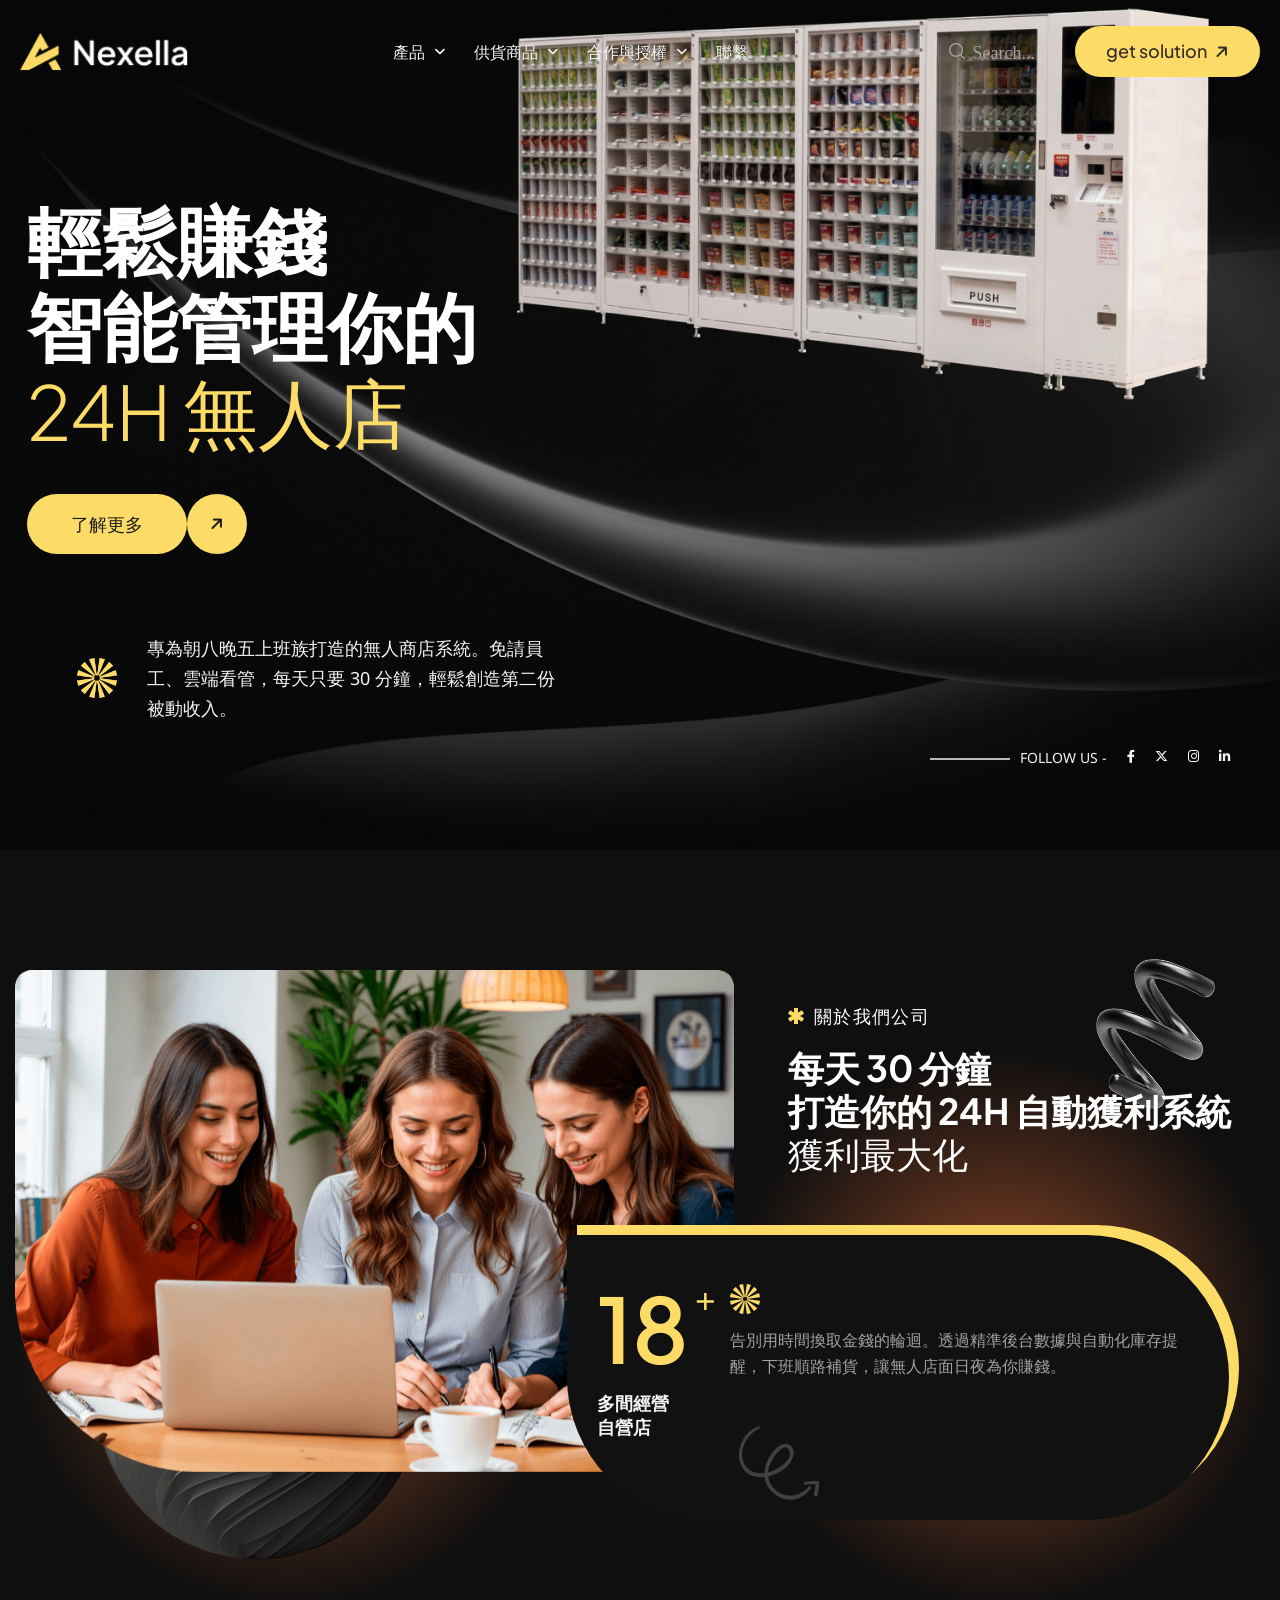
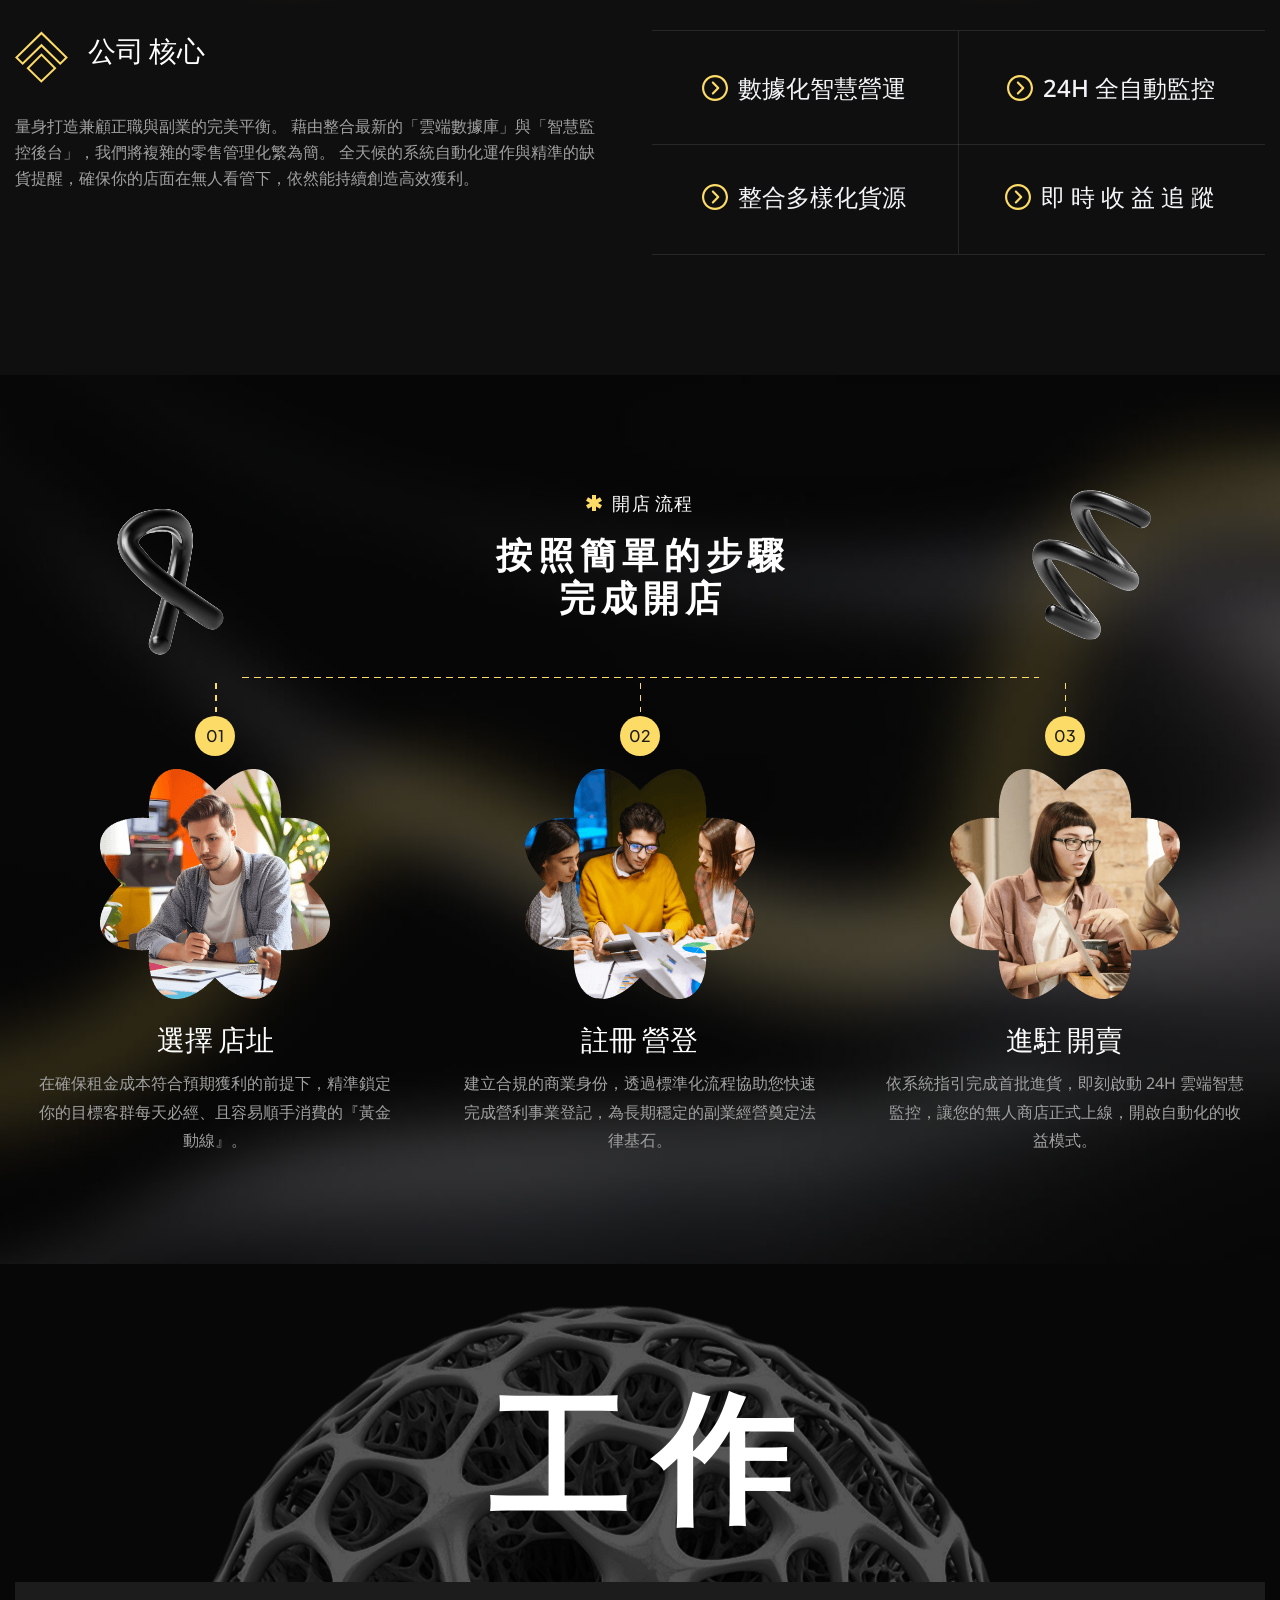
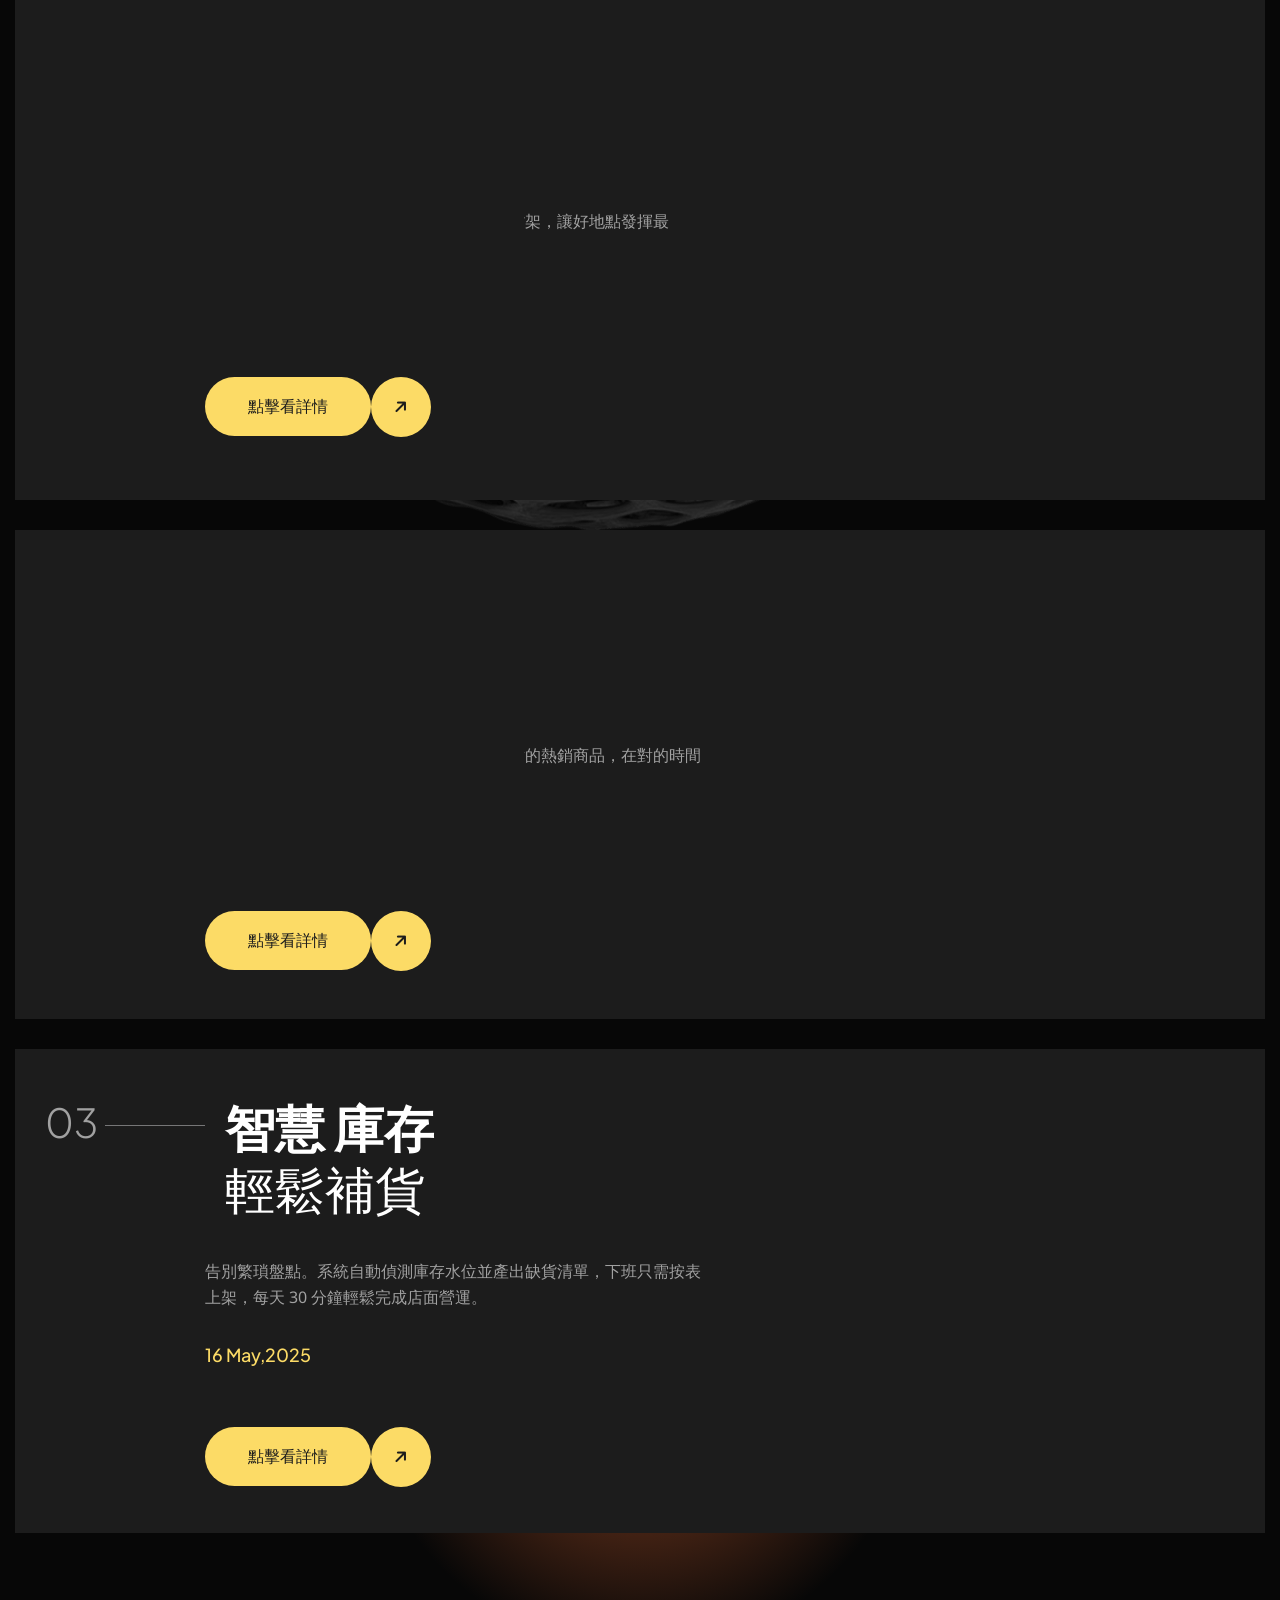
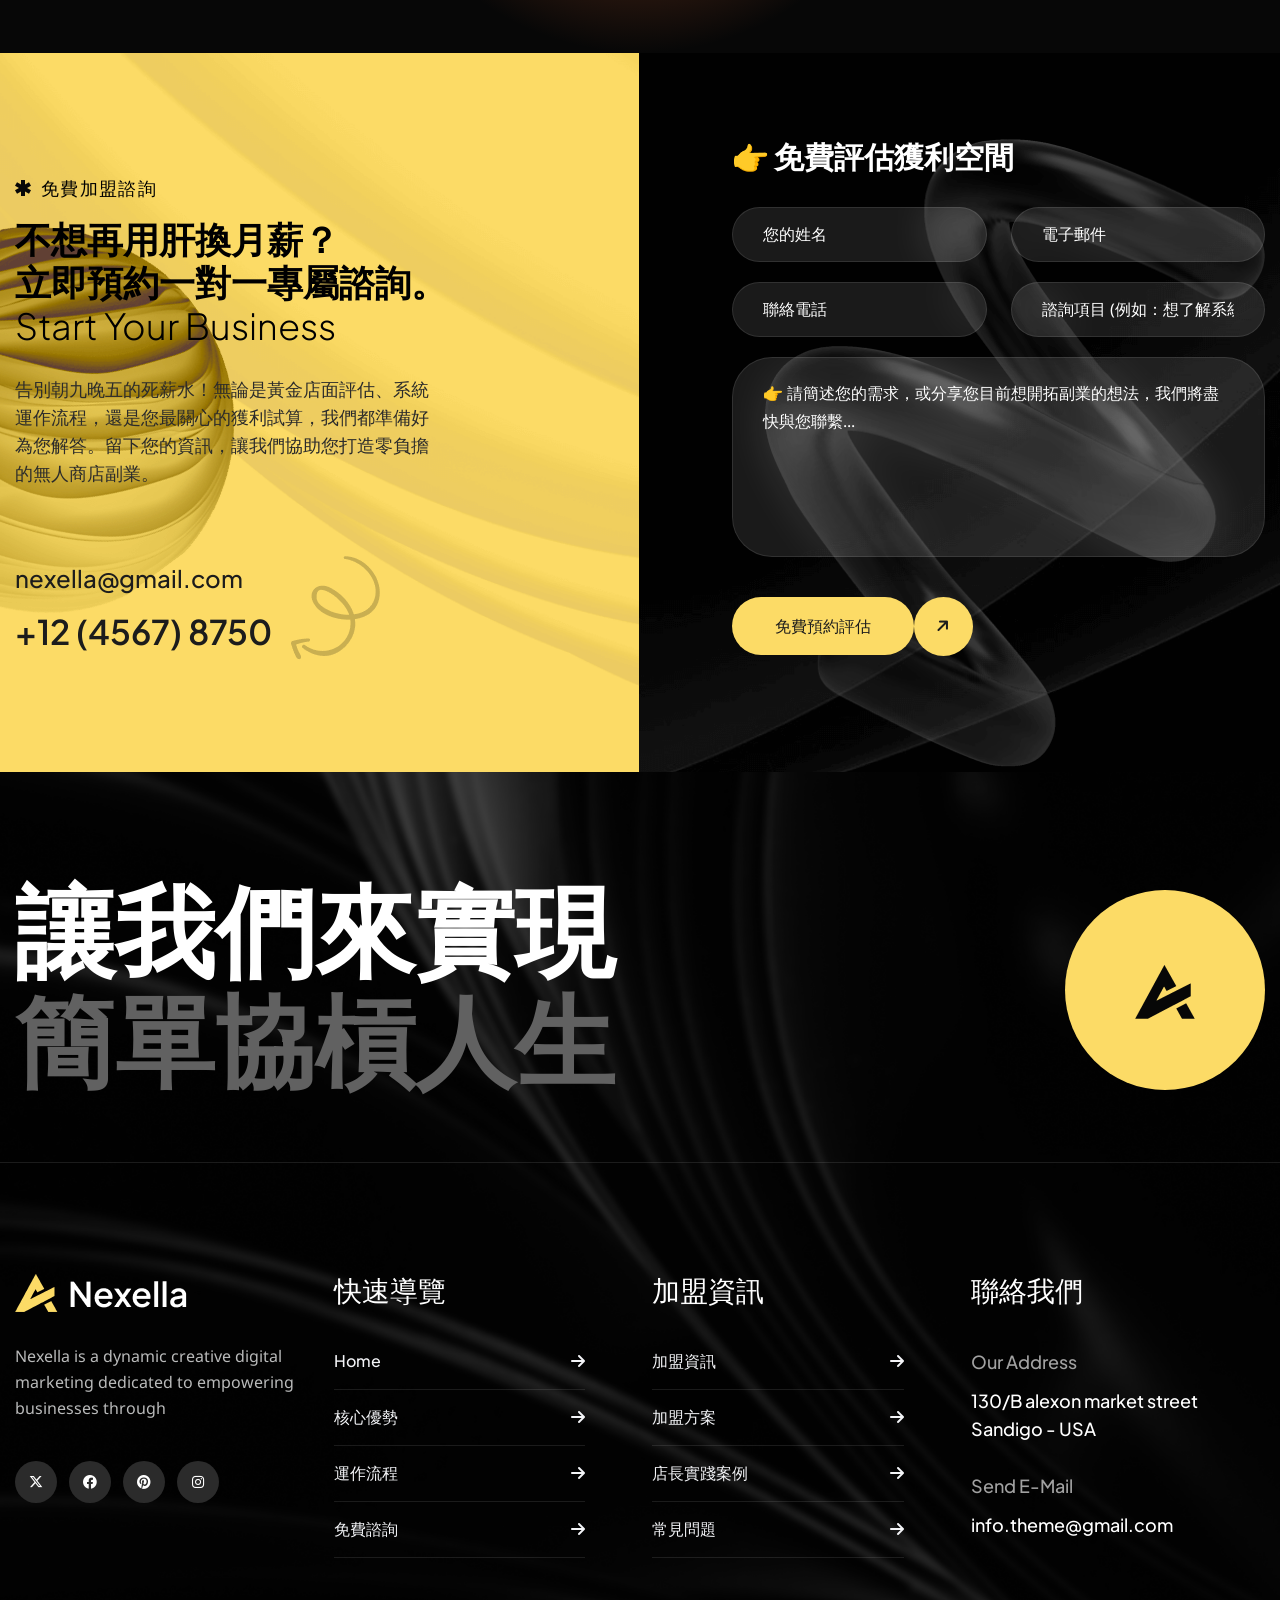
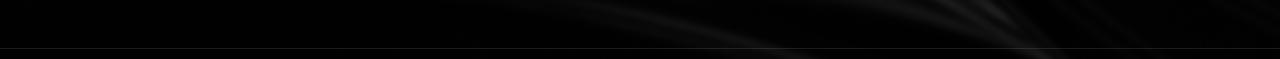
==== commit 24cf5968: "更新圖片與內容。" ====
--- a/index.html
+++ b/index.html
@@ -52,7 +52,7 @@
                   <li class="dropdown">
                     <a href="#">供貨商品</a>
                     <ul>
-                      <li><a href="page-services.html">Services</a></li>
+                      <li><a href="page-services.html">愉悅用品</a></li>
                     </ul>
                   </li>
                   <li class="dropdown">
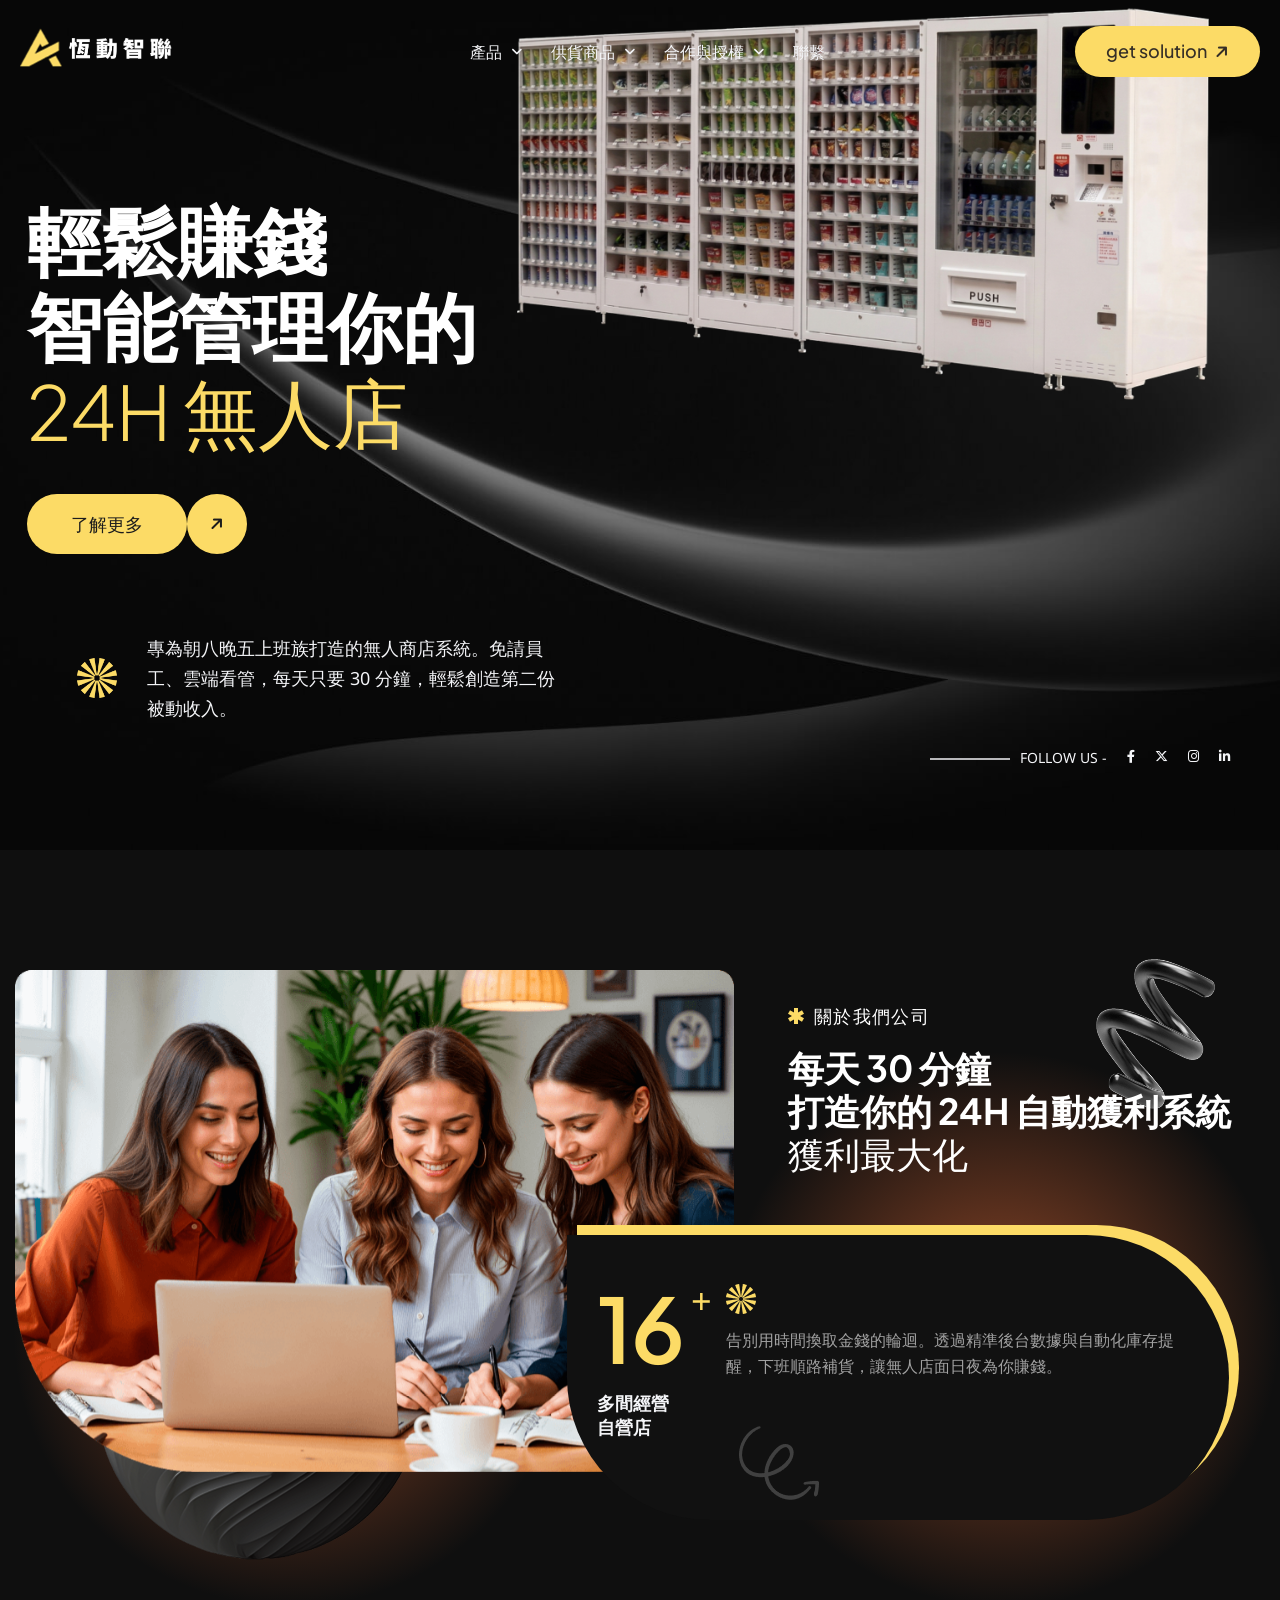
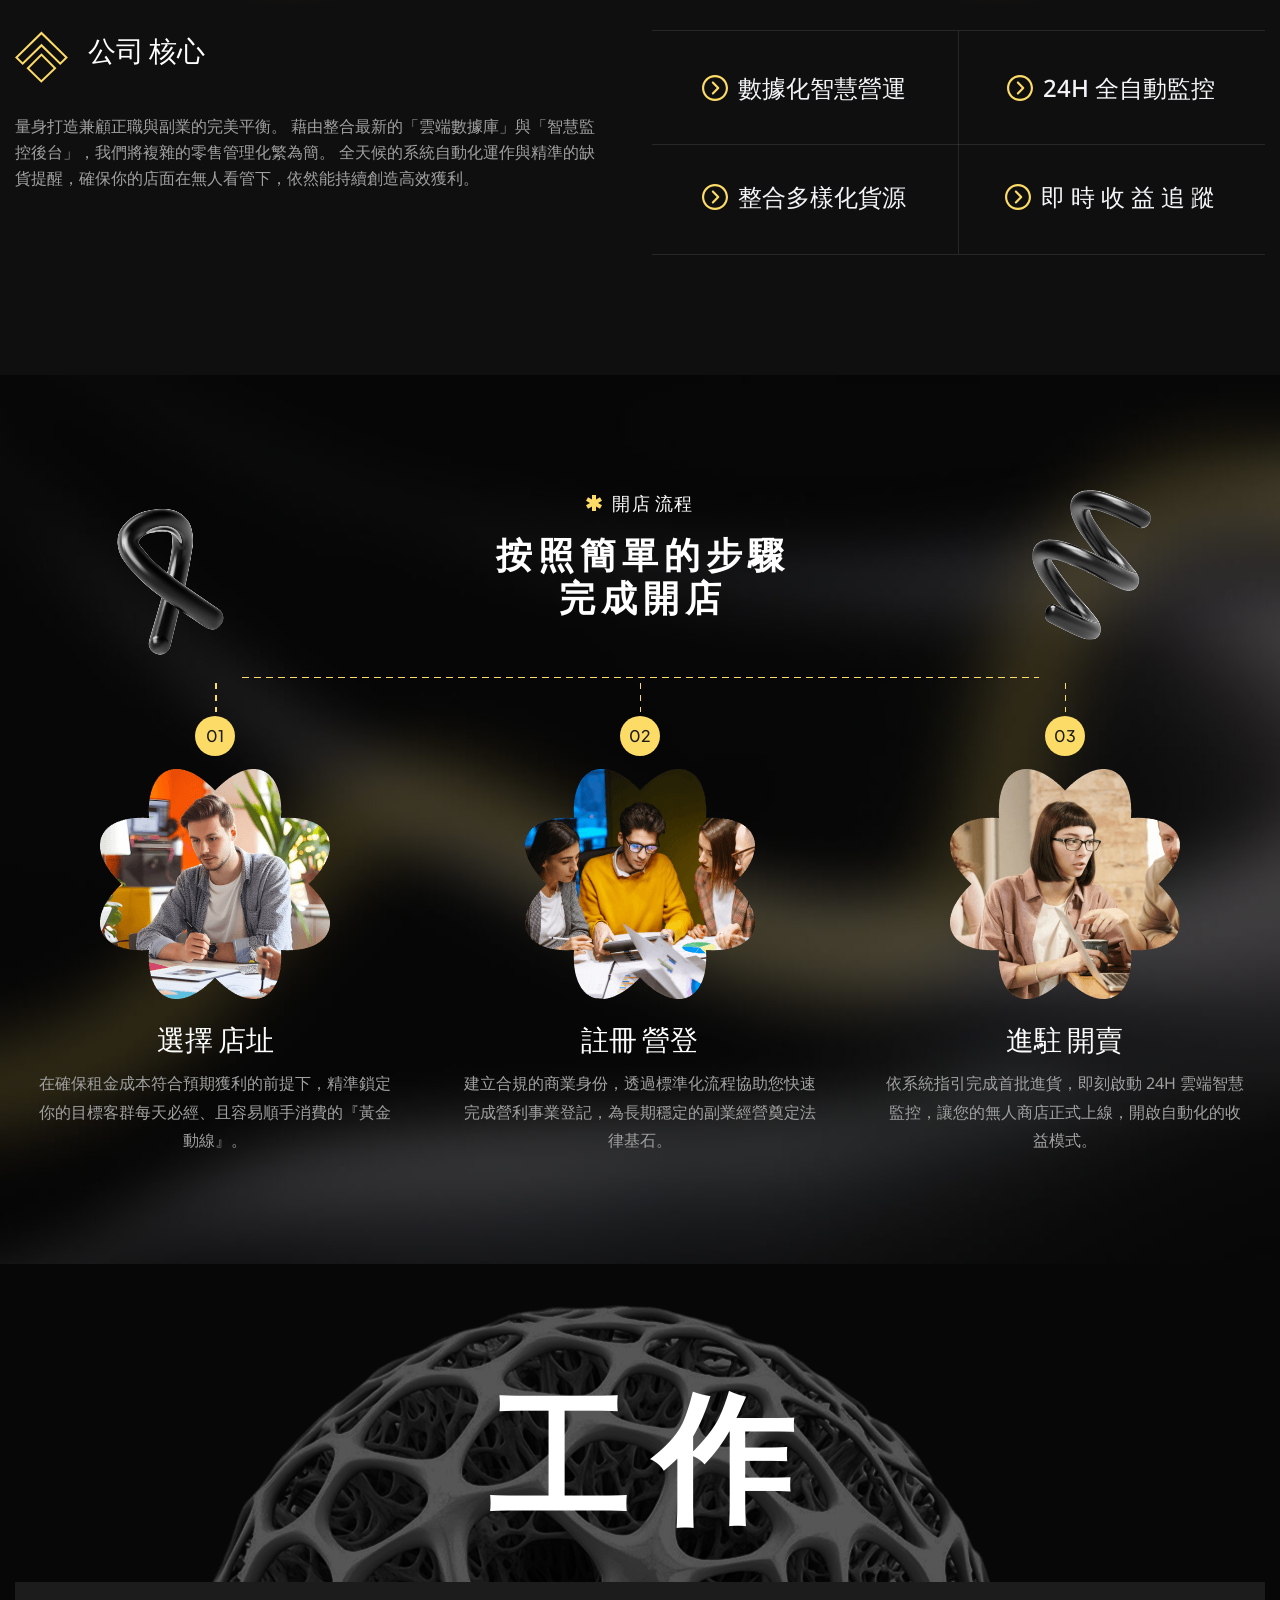
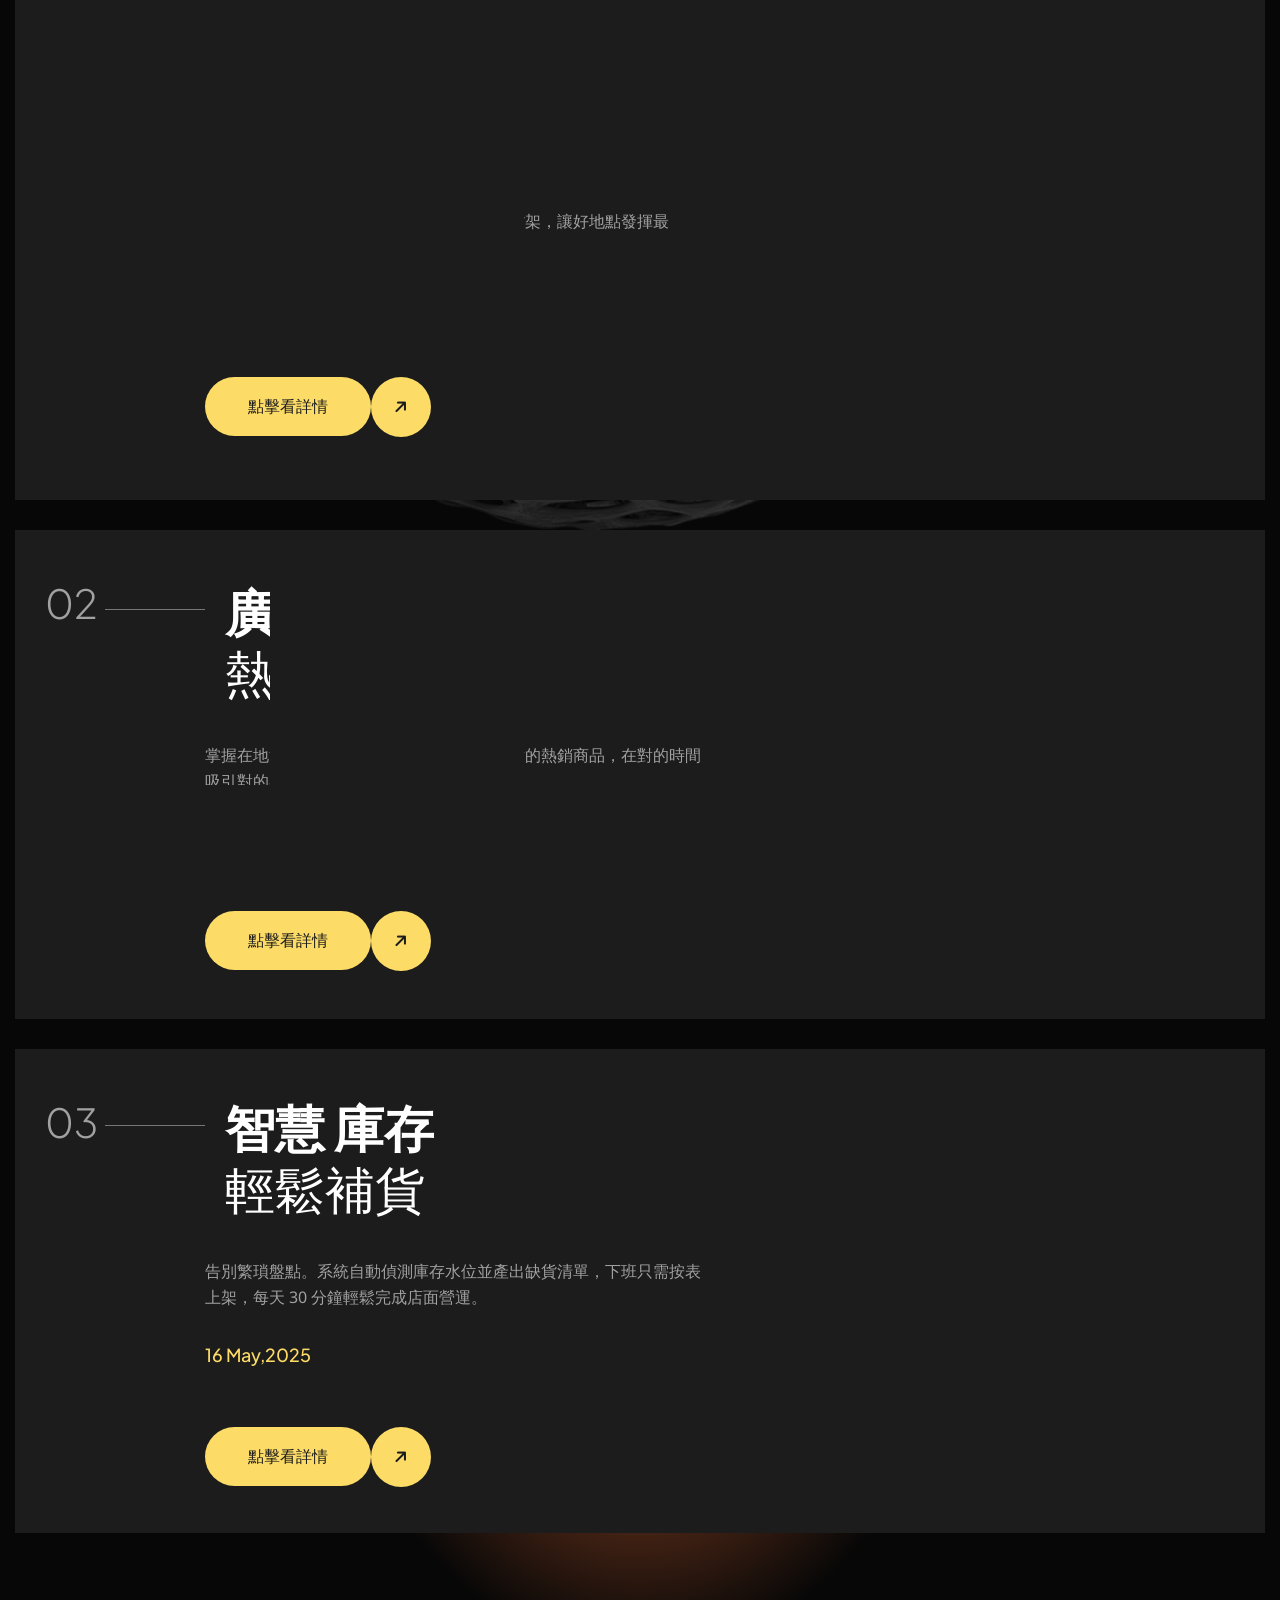
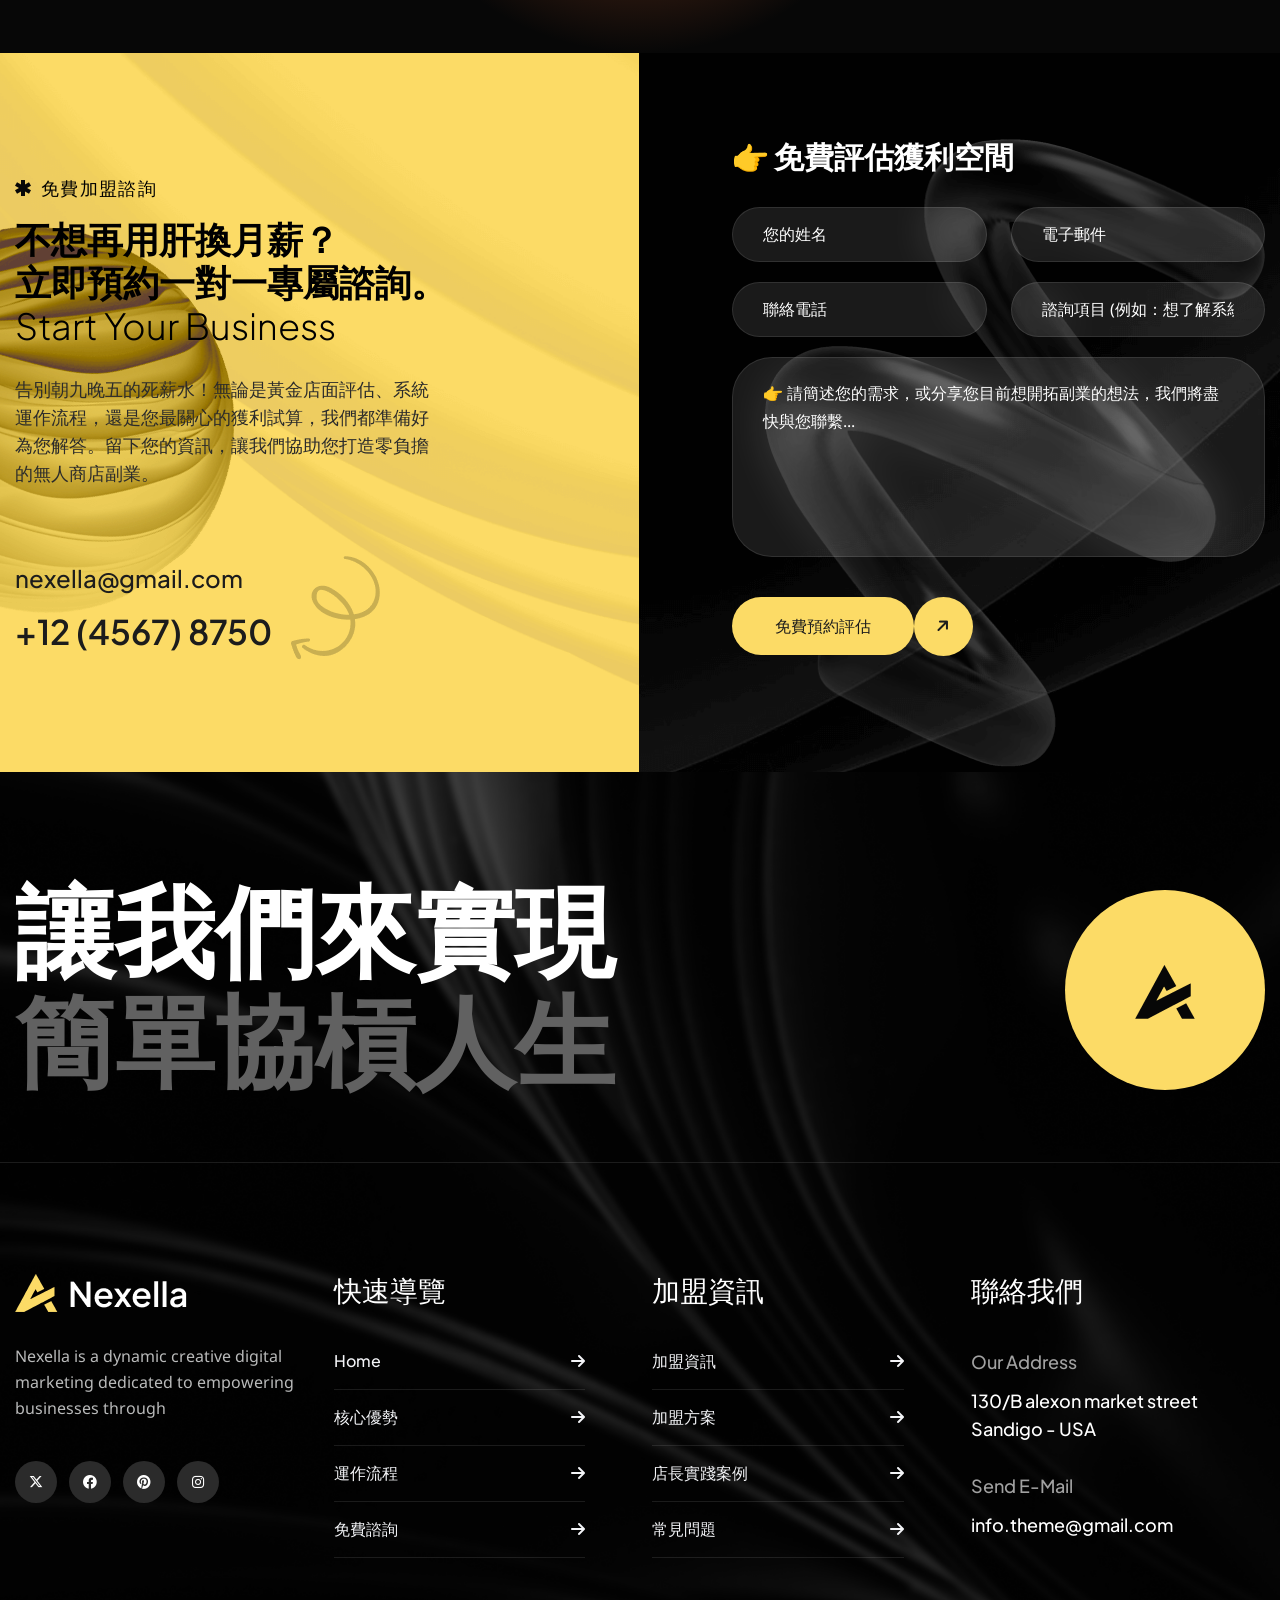
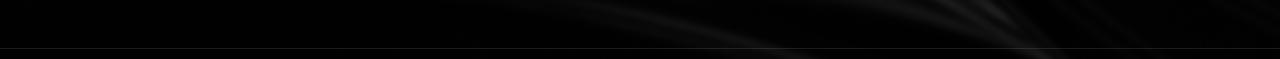
==== commit ba2b36c4: "更改圖片 更改圖片" ====
--- a/index.html
+++ b/index.html
@@ -33,7 +33,7 @@
             <div class="logo-box">
               <div class="logo">
                 <a href="index.html"
-                  ><img src="images/logo.png" alt="" title="arotech"
+                  ><img src="images/logo-3.png" alt="" title="arotech"
                 /></a>
               </div>
             </div>
@@ -44,7 +44,11 @@
                   <li class="dropdown">
                     <a href="#">產品</a>
                     <ul>
-                      <li><a href="page-about.html">無人載具車</a></li>
+                      <li>
+                        <a href="javascript:void(0)" onclick="openModal()"
+                          >無人載具車</a
+                        >
+                      </li>
                       <li><a href="page-project.html">智能系統櫃</a></li>
                       <li><a href="page-project-details.html">智能系統</a></li>
                     </ul>
@@ -67,11 +71,6 @@
               <!-- Main Menu End-->
             </div>
             <div class="outer-box">
-              <div class="ui-btn-outer">
-                <button class="ui-btn ui-btn search-btn">
-                  <span class="icon lnr lnr-icon-search"> Search...</span>
-                </button>
-              </div>
               <div class="header-btn">
                 <a href="page-contact.html"
                   >get solution <i class="fa-solid fa-arrow-right"></i
@@ -940,7 +939,49 @@
     <div class="scroll-to-top scroll-to-target" data-target="html">
       <span class="fa fa-angle-up"></span>
     </div>
-
+    <div id="constructionModal" class="modal">
+      <div class="modal-content">
+        <span class="close-btn" onclick="closeModal()">&times;</span>
+
+        <h3 style="color: #00d4ff; margin-bottom: 1rem">網頁施工中</h3>
+
+        <img
+          src="images/main-home/under_construction.png"
+          alt="施工中"
+          style="
+            width: 100%;
+            max-width: 300px;
+            border-radius: 10px;
+            margin: 0 auto;
+            display: block;
+          "
+        />
+
+        <p style="margin-top: 1.5rem; color: #a1a1aa">
+          此功能正在努力開發中，敬請期待！
+        </p>
+      </div>
+    </div>
+
+    <script>
+      // 打開彈跳視窗
+      function openModal() {
+        document.getElementById("constructionModal").style.display = "block";
+      }
+
+      // 關閉彈跳視窗
+      function closeModal() {
+        document.getElementById("constructionModal").style.display = "none";
+      }
+
+      // 點擊視窗外部 (遮罩區域) 時，也會關閉視窗
+      window.onclick = function (event) {
+        let modal = document.getElementById("constructionModal");
+        if (event.target == modal) {
+          modal.style.display = "none";
+        }
+      };
+    </script>
     <script src="js/jquery.js"></script>
     <script src="js/popper.min.js"></script>
     <script src="js/bootstrap.min.js"></script>
--- a/css/style.css
+++ b/css/style.css
@@ -119,6 +119,48 @@
   --container-pb: 120px;
 }
 
+/* =========================================
+   施工中彈跳視窗 (Modal) 樣式
+   ========================================= */
+.modal {
+    display: none; 
+    position: fixed; 
+    z-index: 99999; /* 確保在選單最上層 */
+    left: 0;
+    top: 0;
+    width: 100%; 
+    height: 100%; 
+    background-color: rgba(15, 15, 35, 0.85); 
+    backdrop-filter: blur(5px);
+}
+
+.modal-content {
+    background: #1a1a2e; 
+    margin: 15vh auto; 
+    padding: 2.5rem;
+    border: 1px solid #00d4ff; 
+    border-radius: 1rem;
+    width: 85%; 
+    max-width: 450px; 
+    text-align: center;
+    position: relative;
+    box-shadow: 0 10px 30px rgba(0, 212, 255, 0.2);
+}
+
+.close-btn {
+    color: #a1a1aa;
+    position: absolute;
+    top: 15px;
+    right: 25px;
+    font-size: 28px;
+    font-weight: bold;
+    cursor: pointer;
+    transition: color 0.3s ease;
+}
+
+.close-btn:hover {
+    color: #00d4ff;
+}
 /*
  * typography.scss
  * -----------------------------------------------
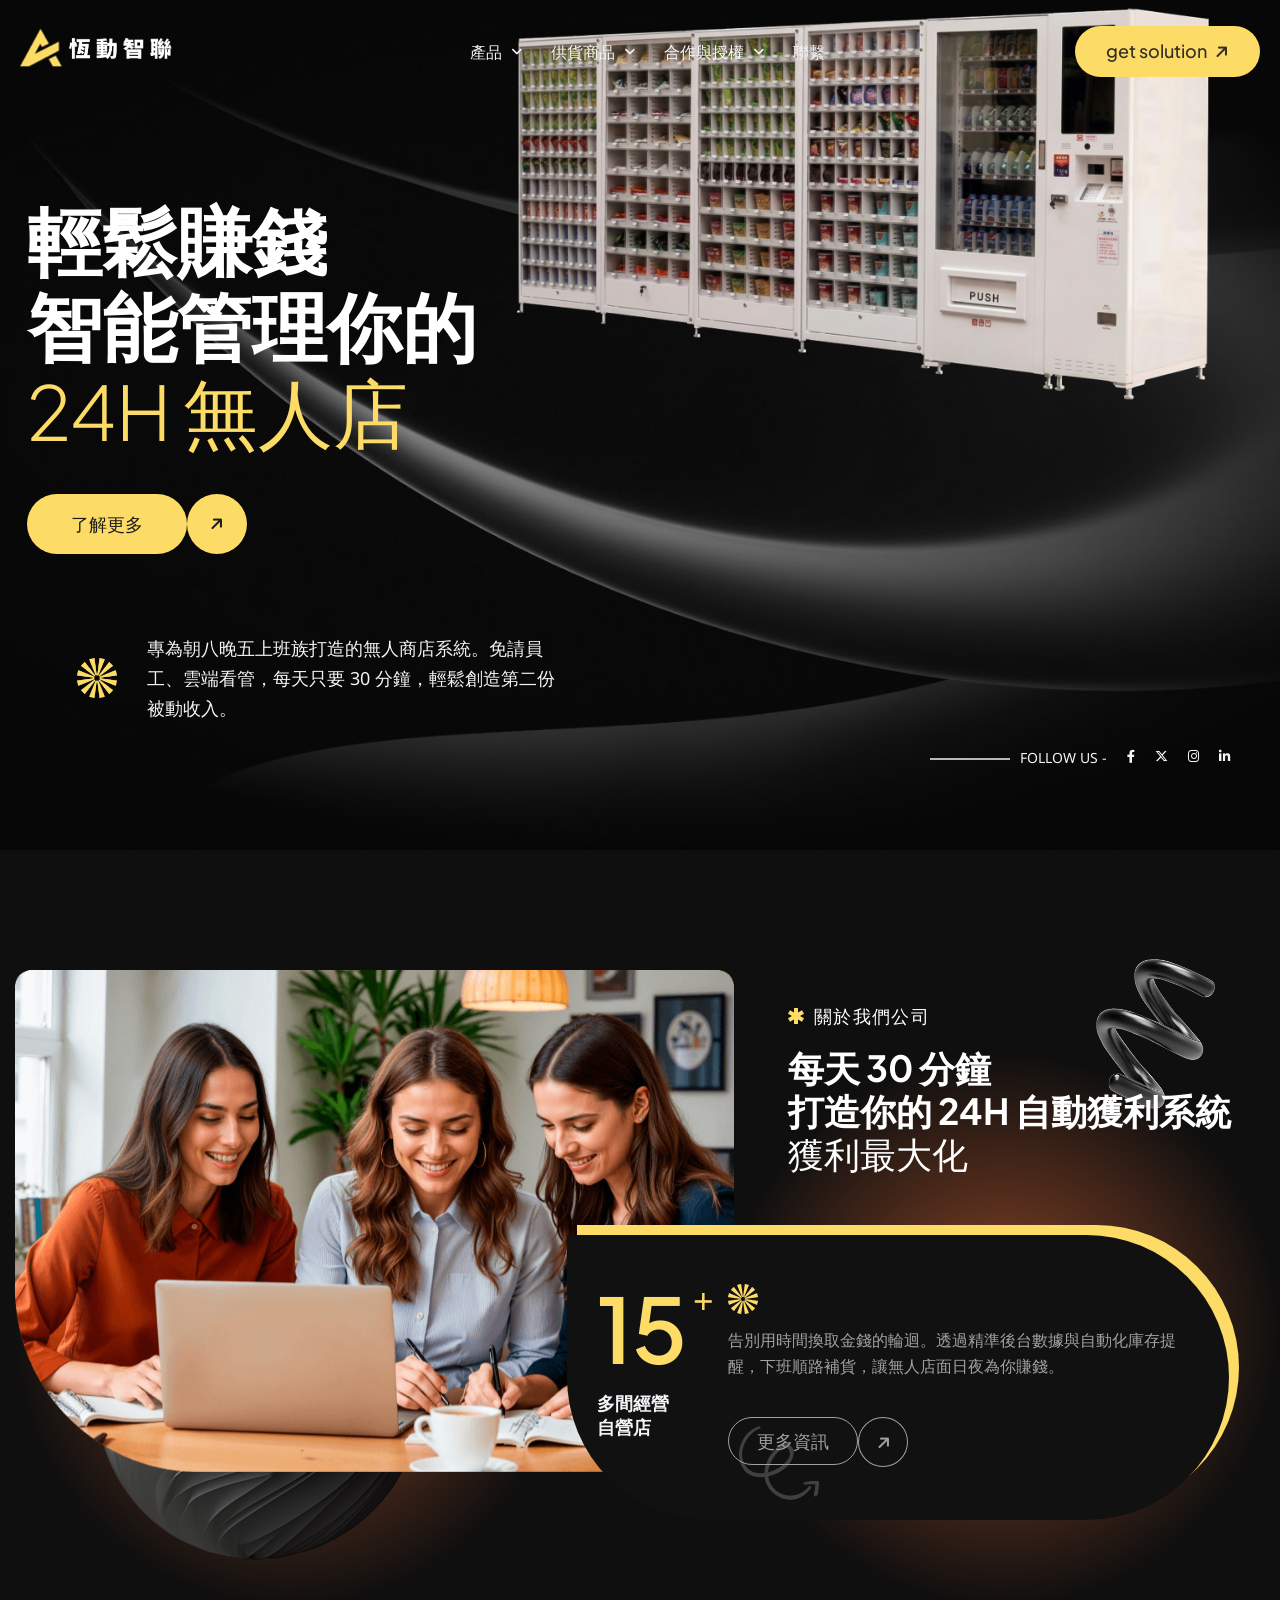
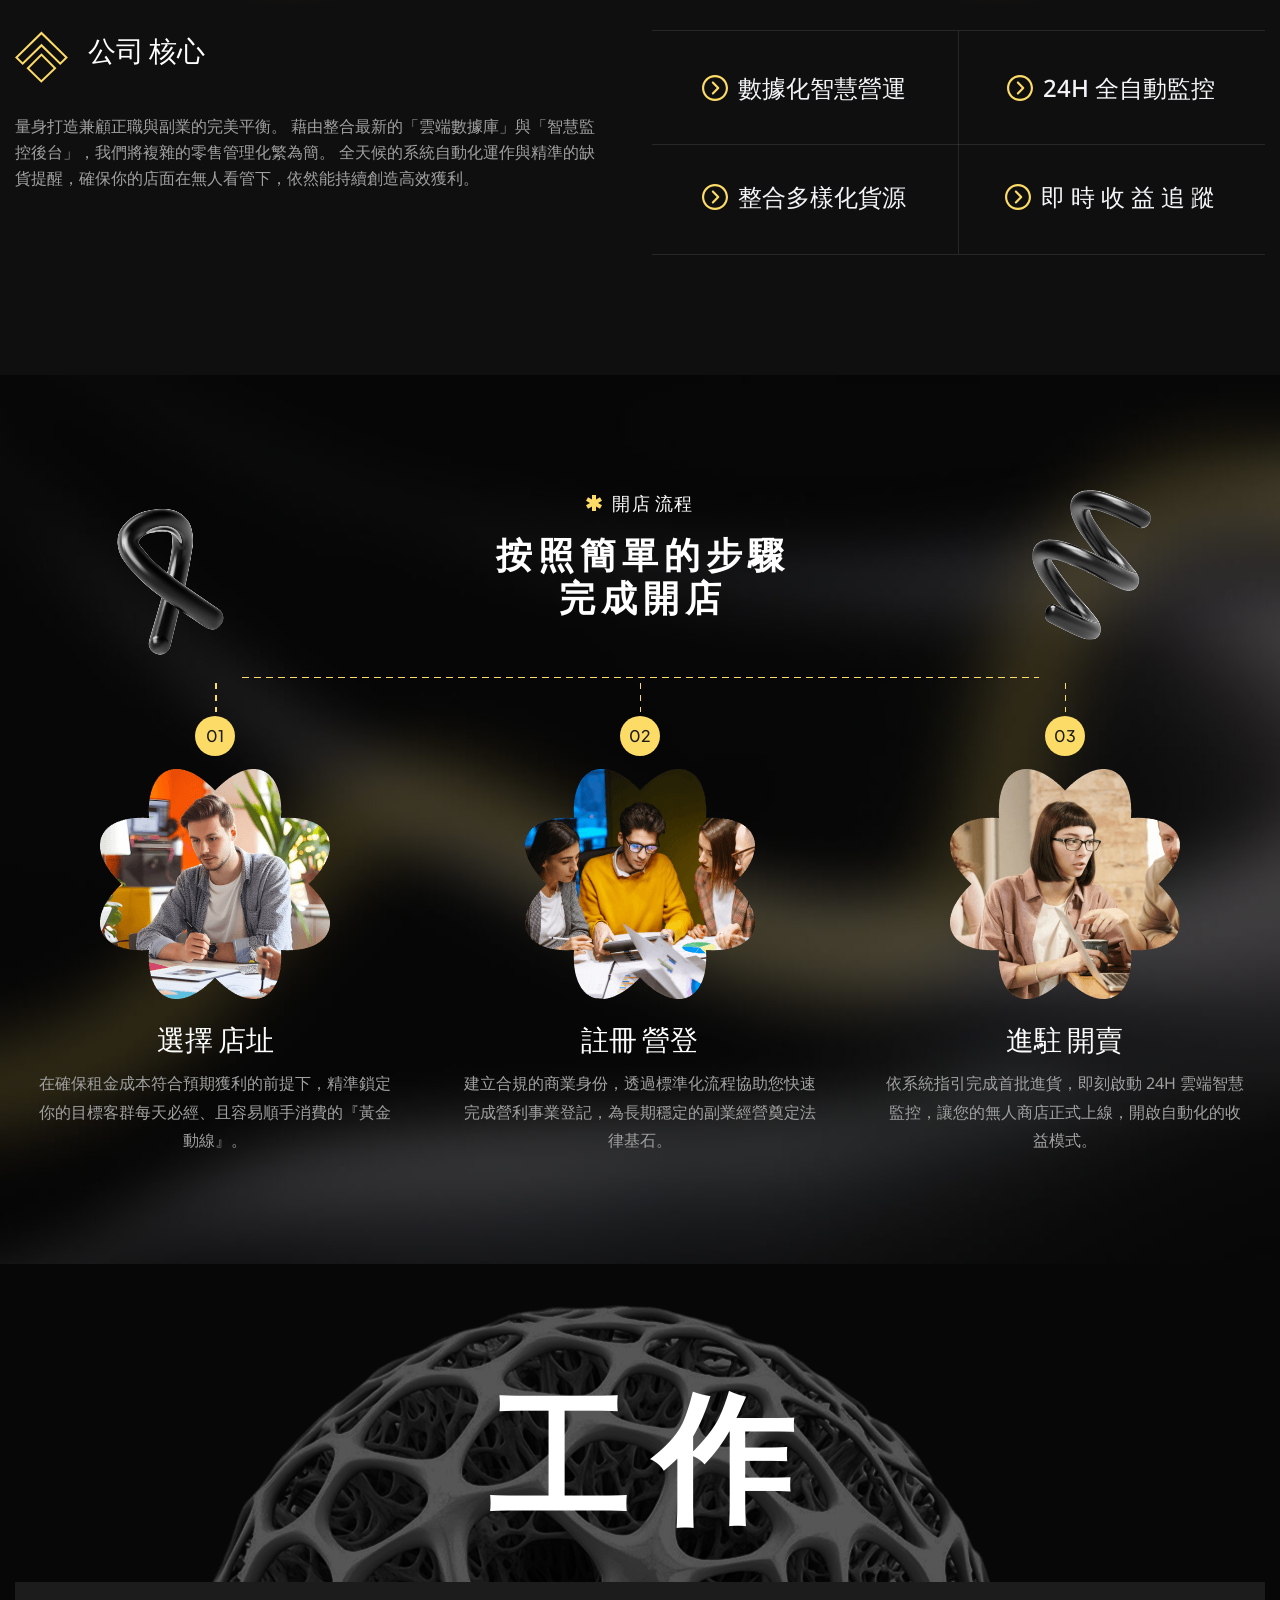
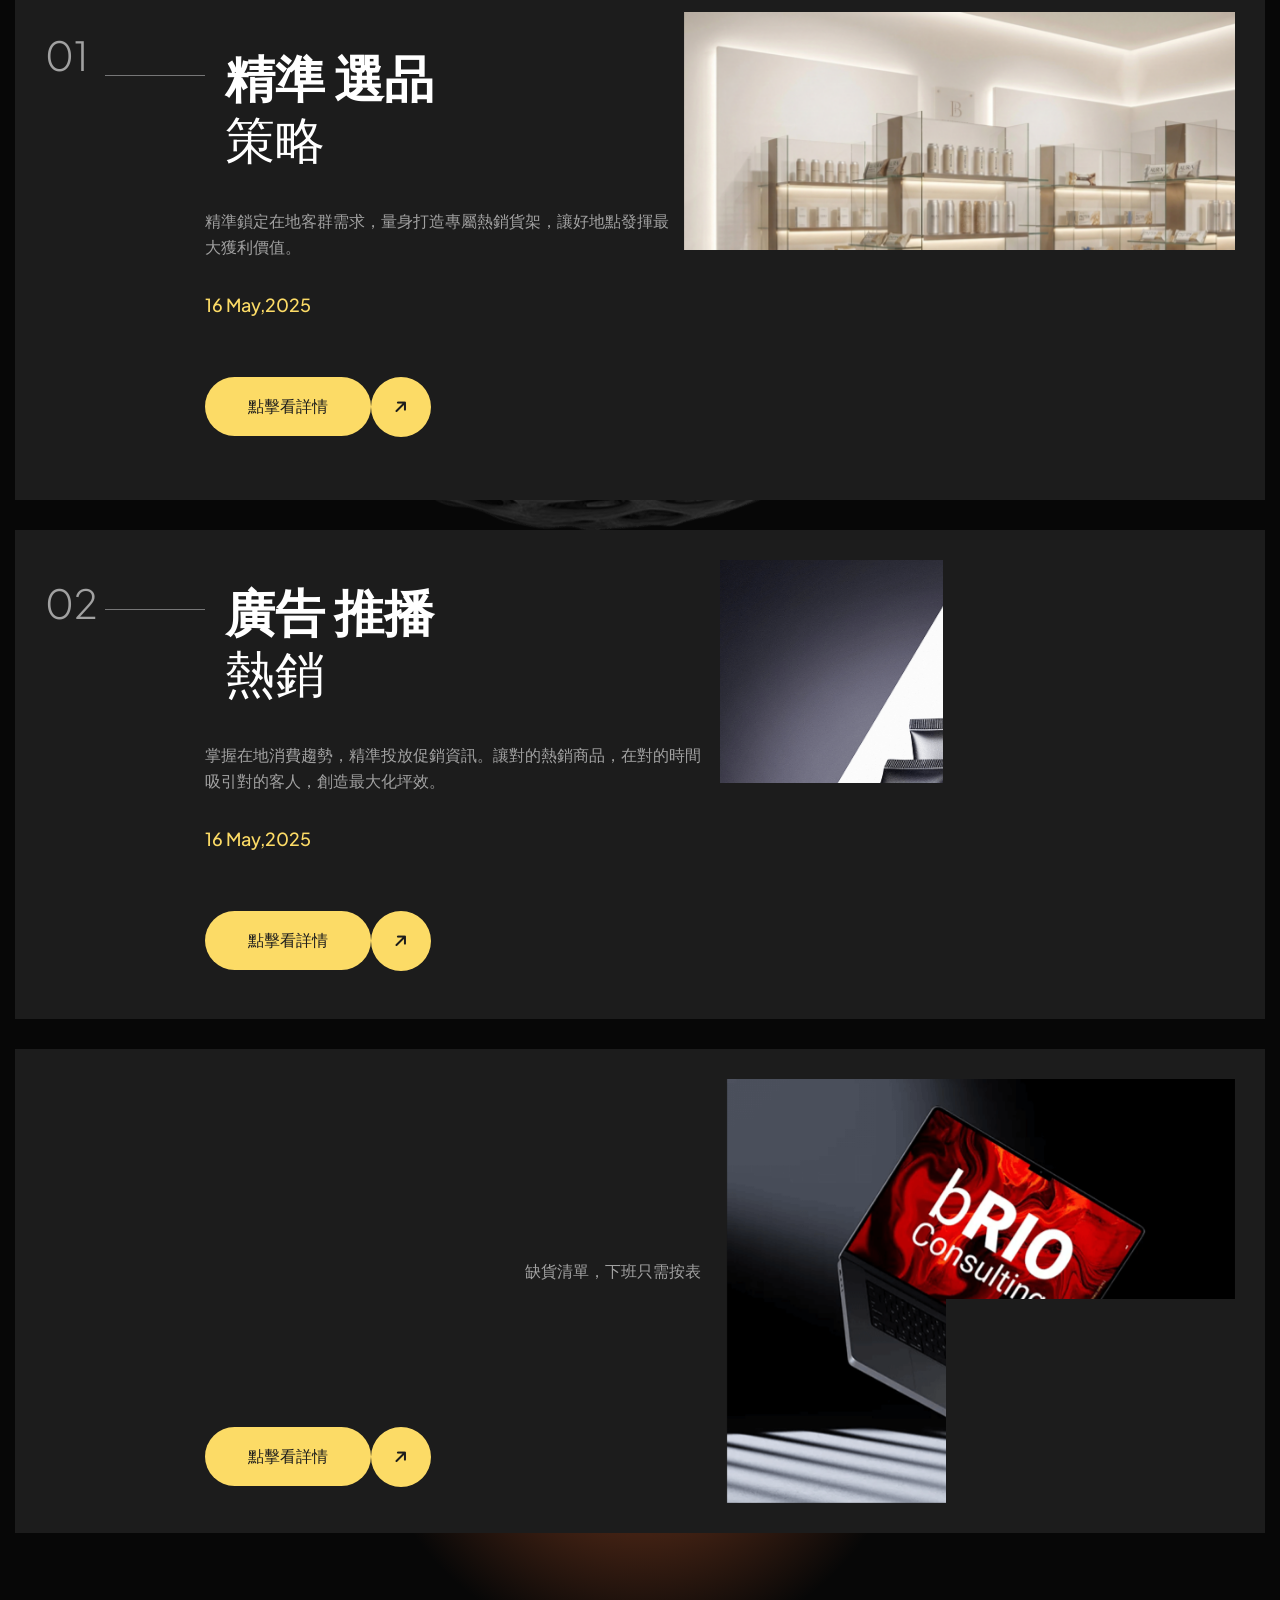
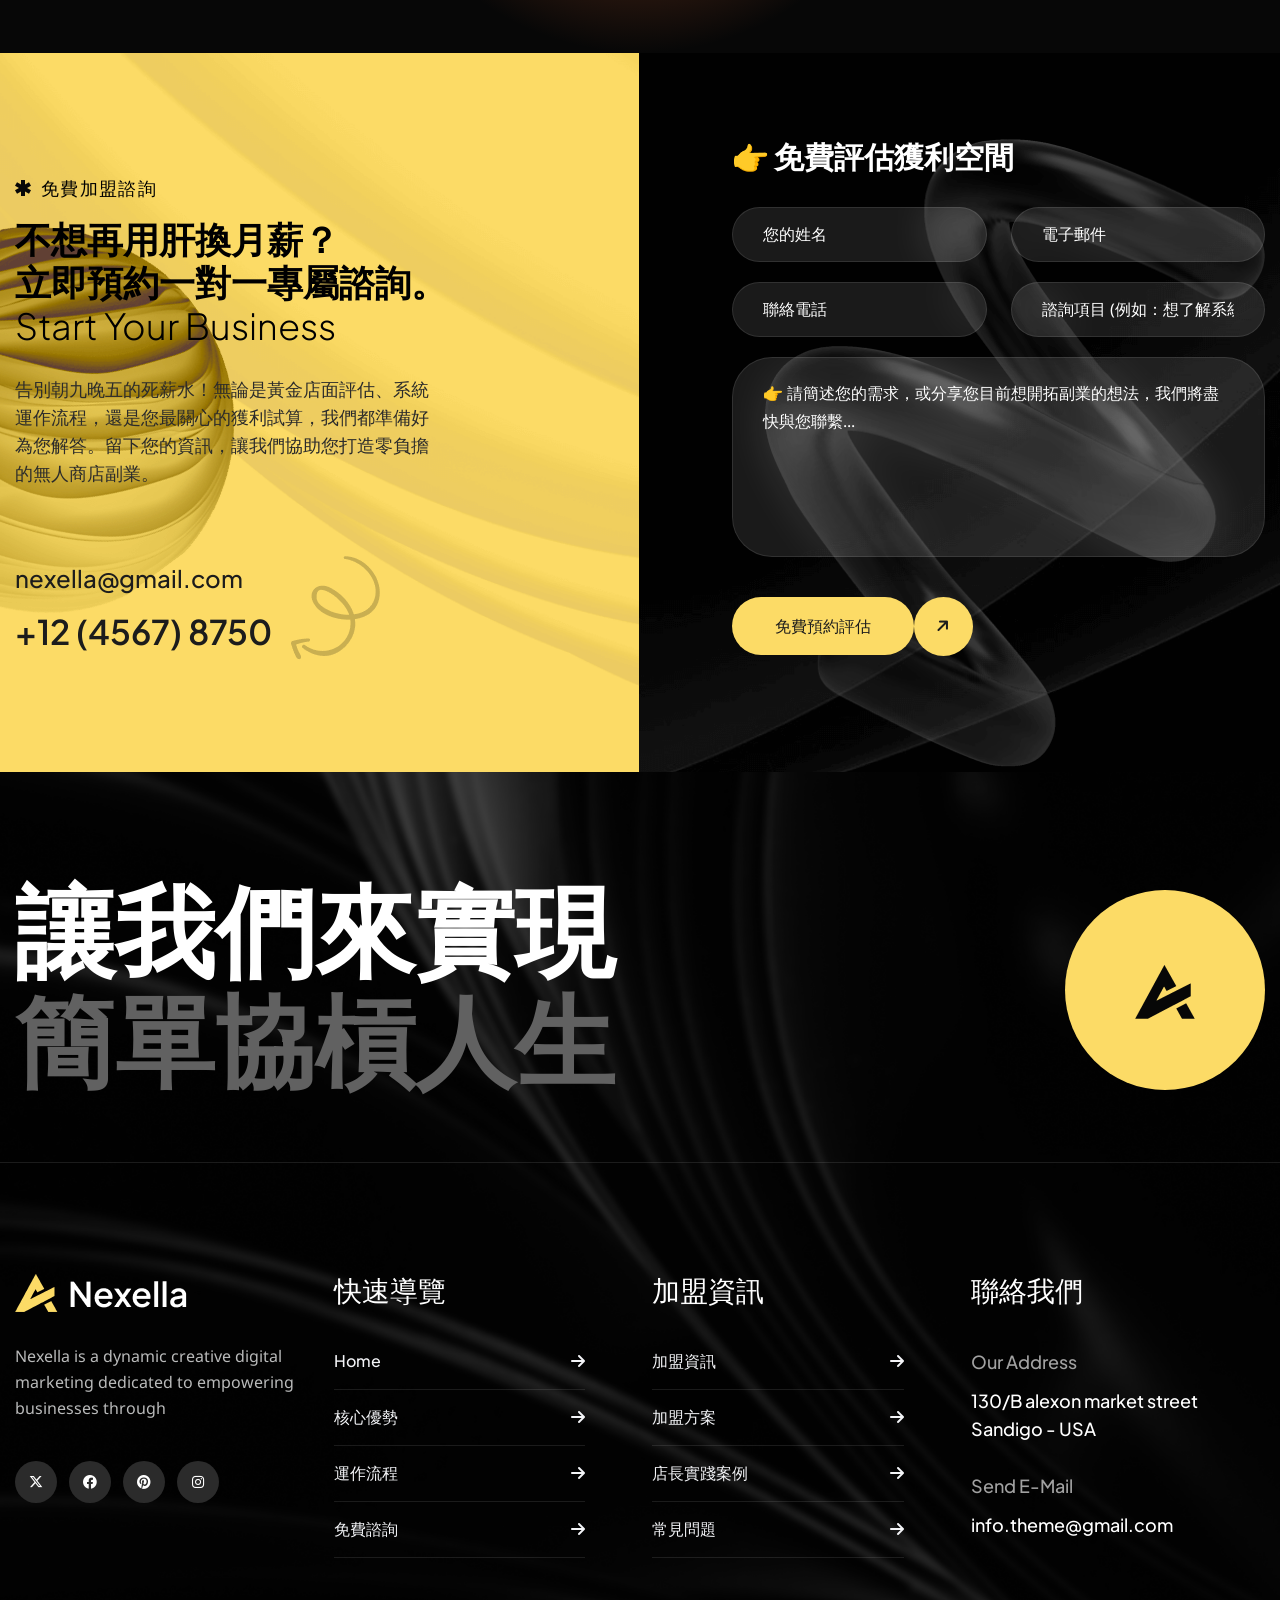
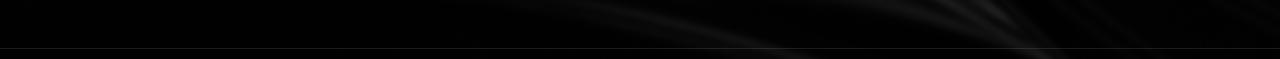
==== commit a973a71a: "Update index.html" ====
--- a/index.html
+++ b/index.html
@@ -967,6 +967,7 @@
       // 打開彈跳視窗
       function openModal() {
         document.getElementById("constructionModal").style.display = "block";
+        1;
       }
 
       // 關閉彈跳視窗
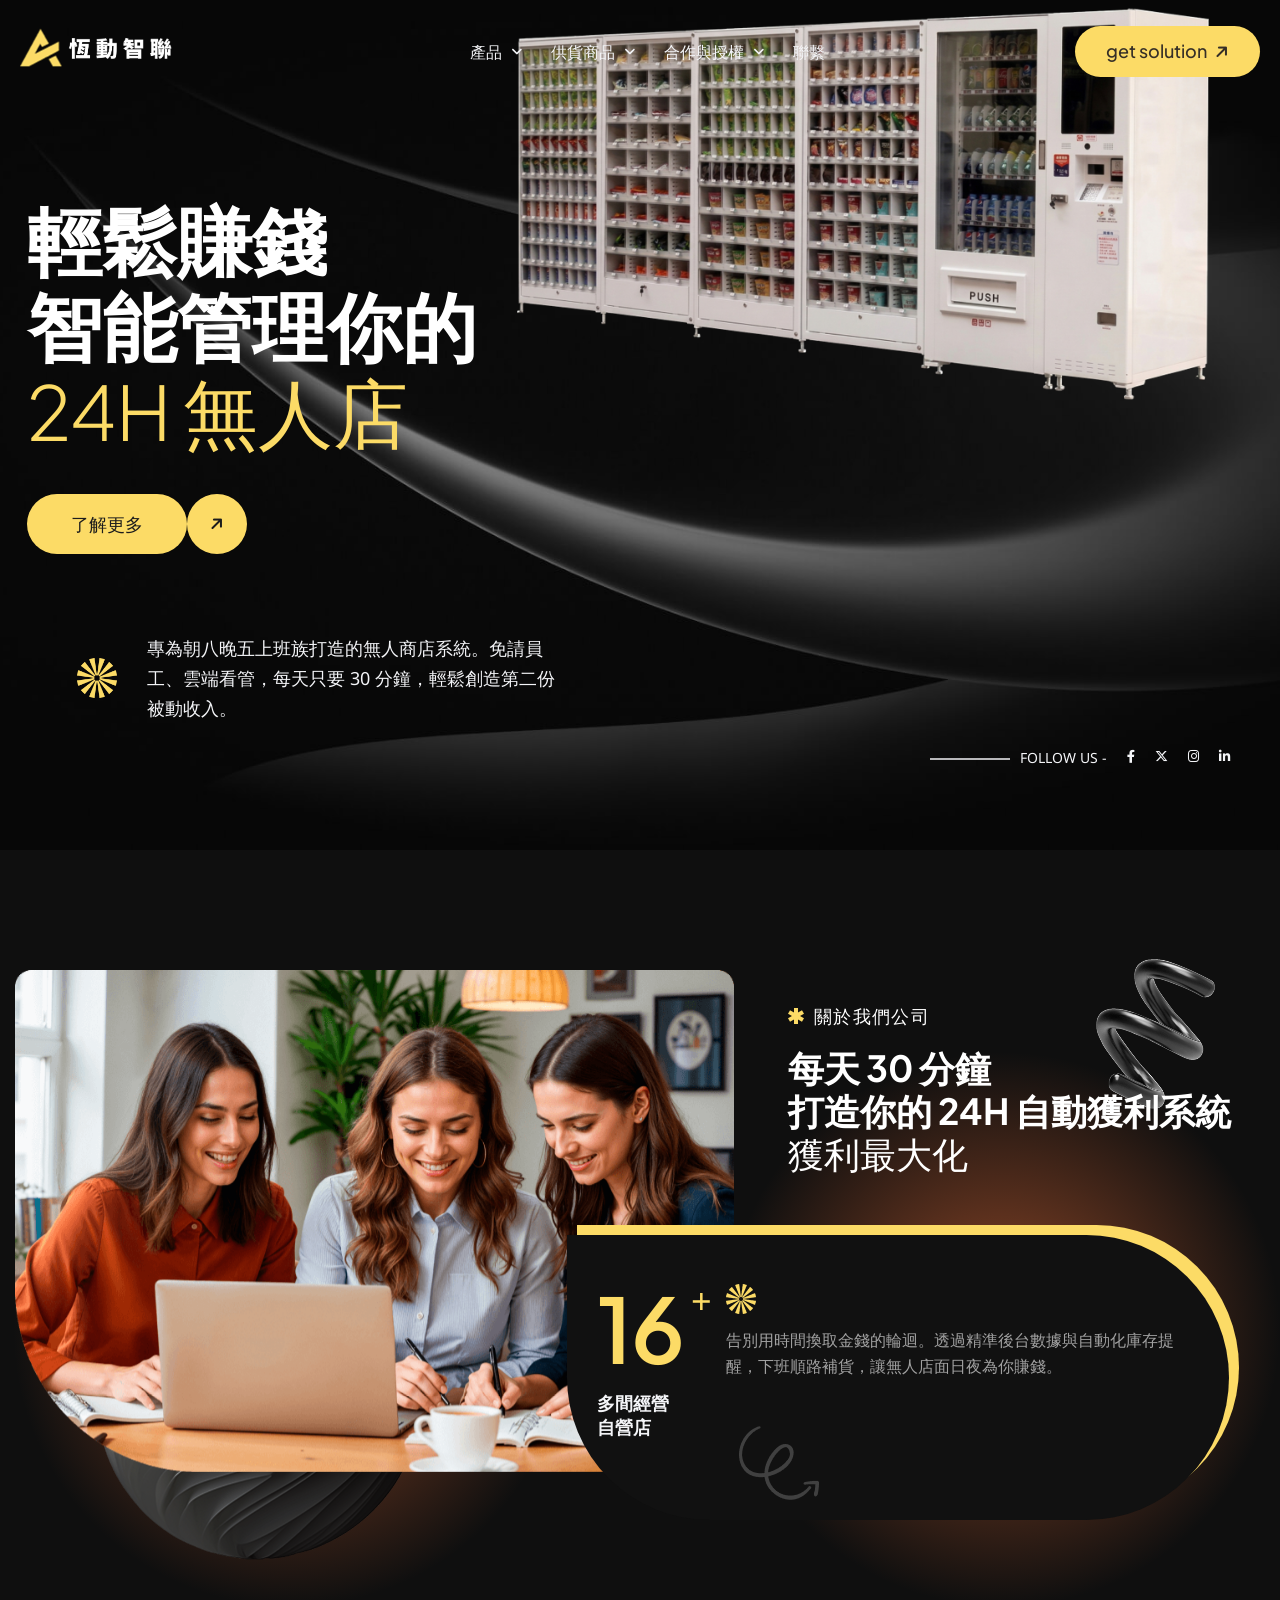
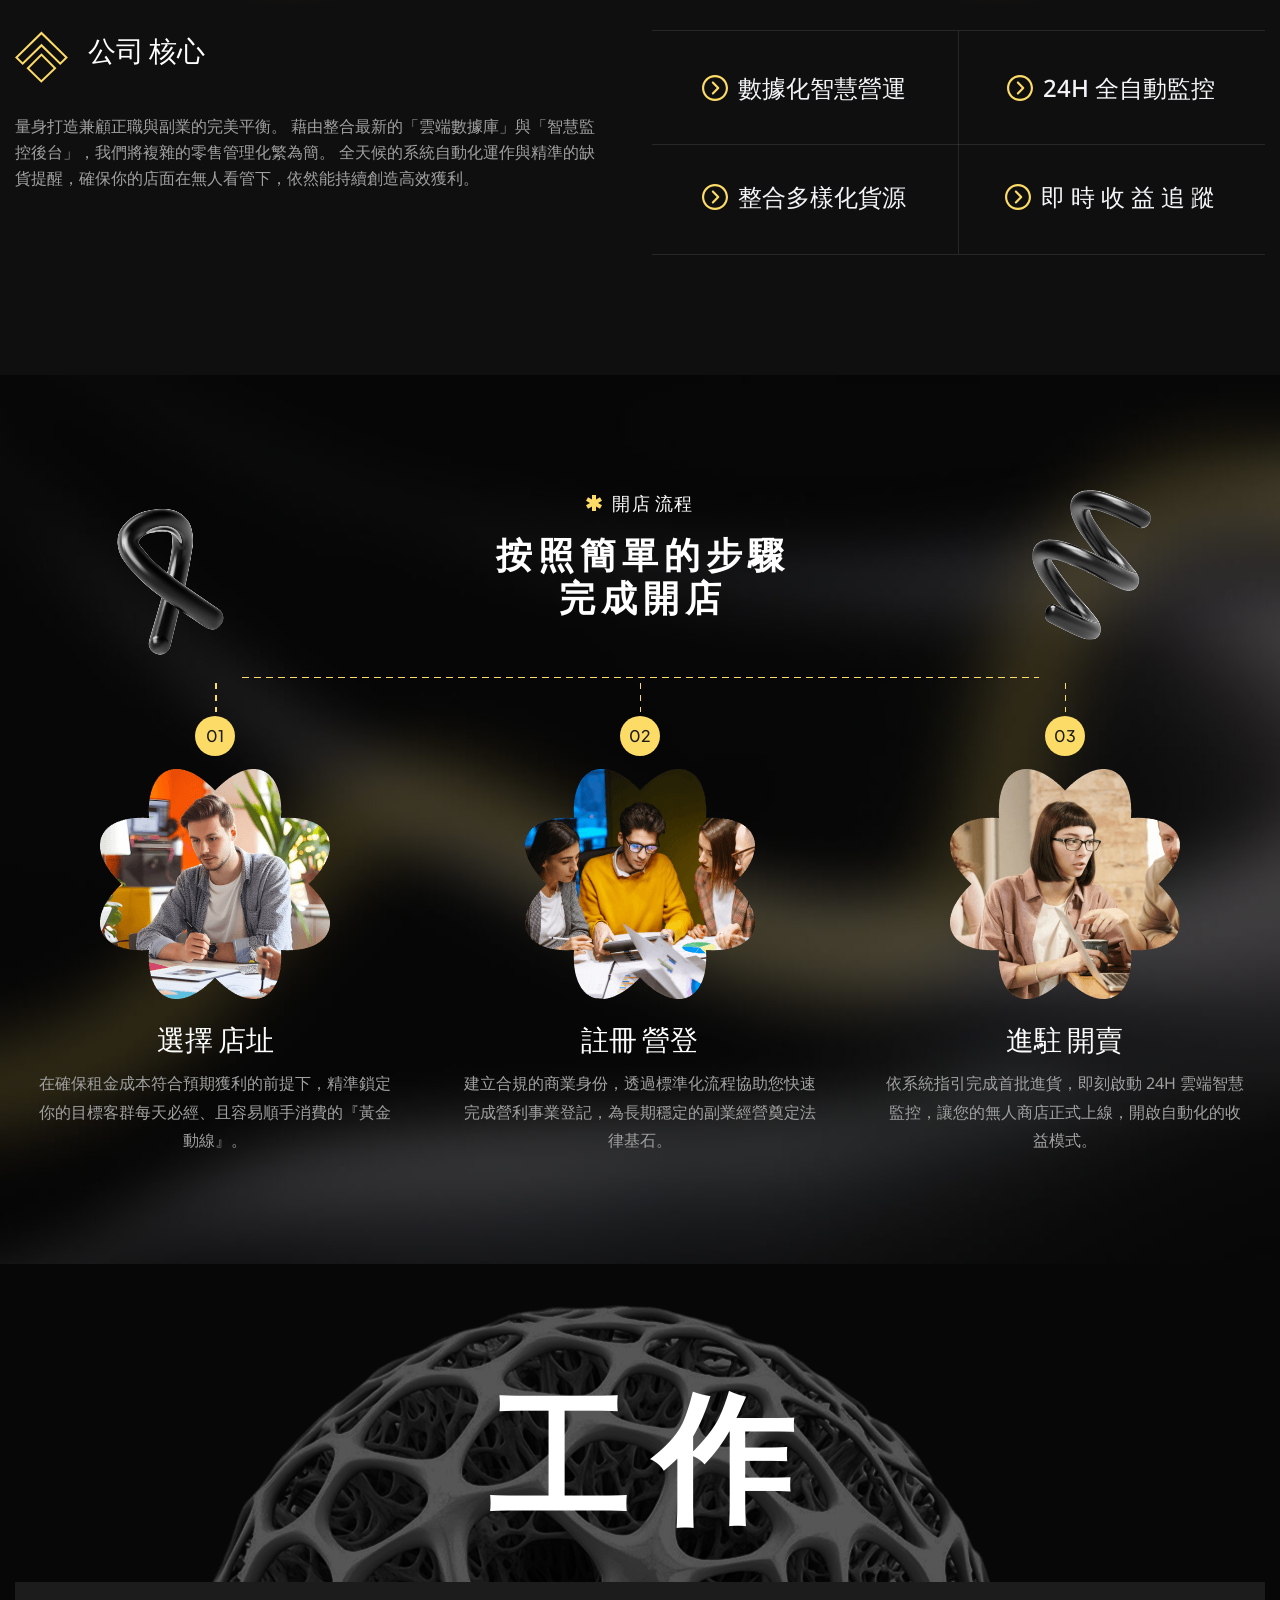
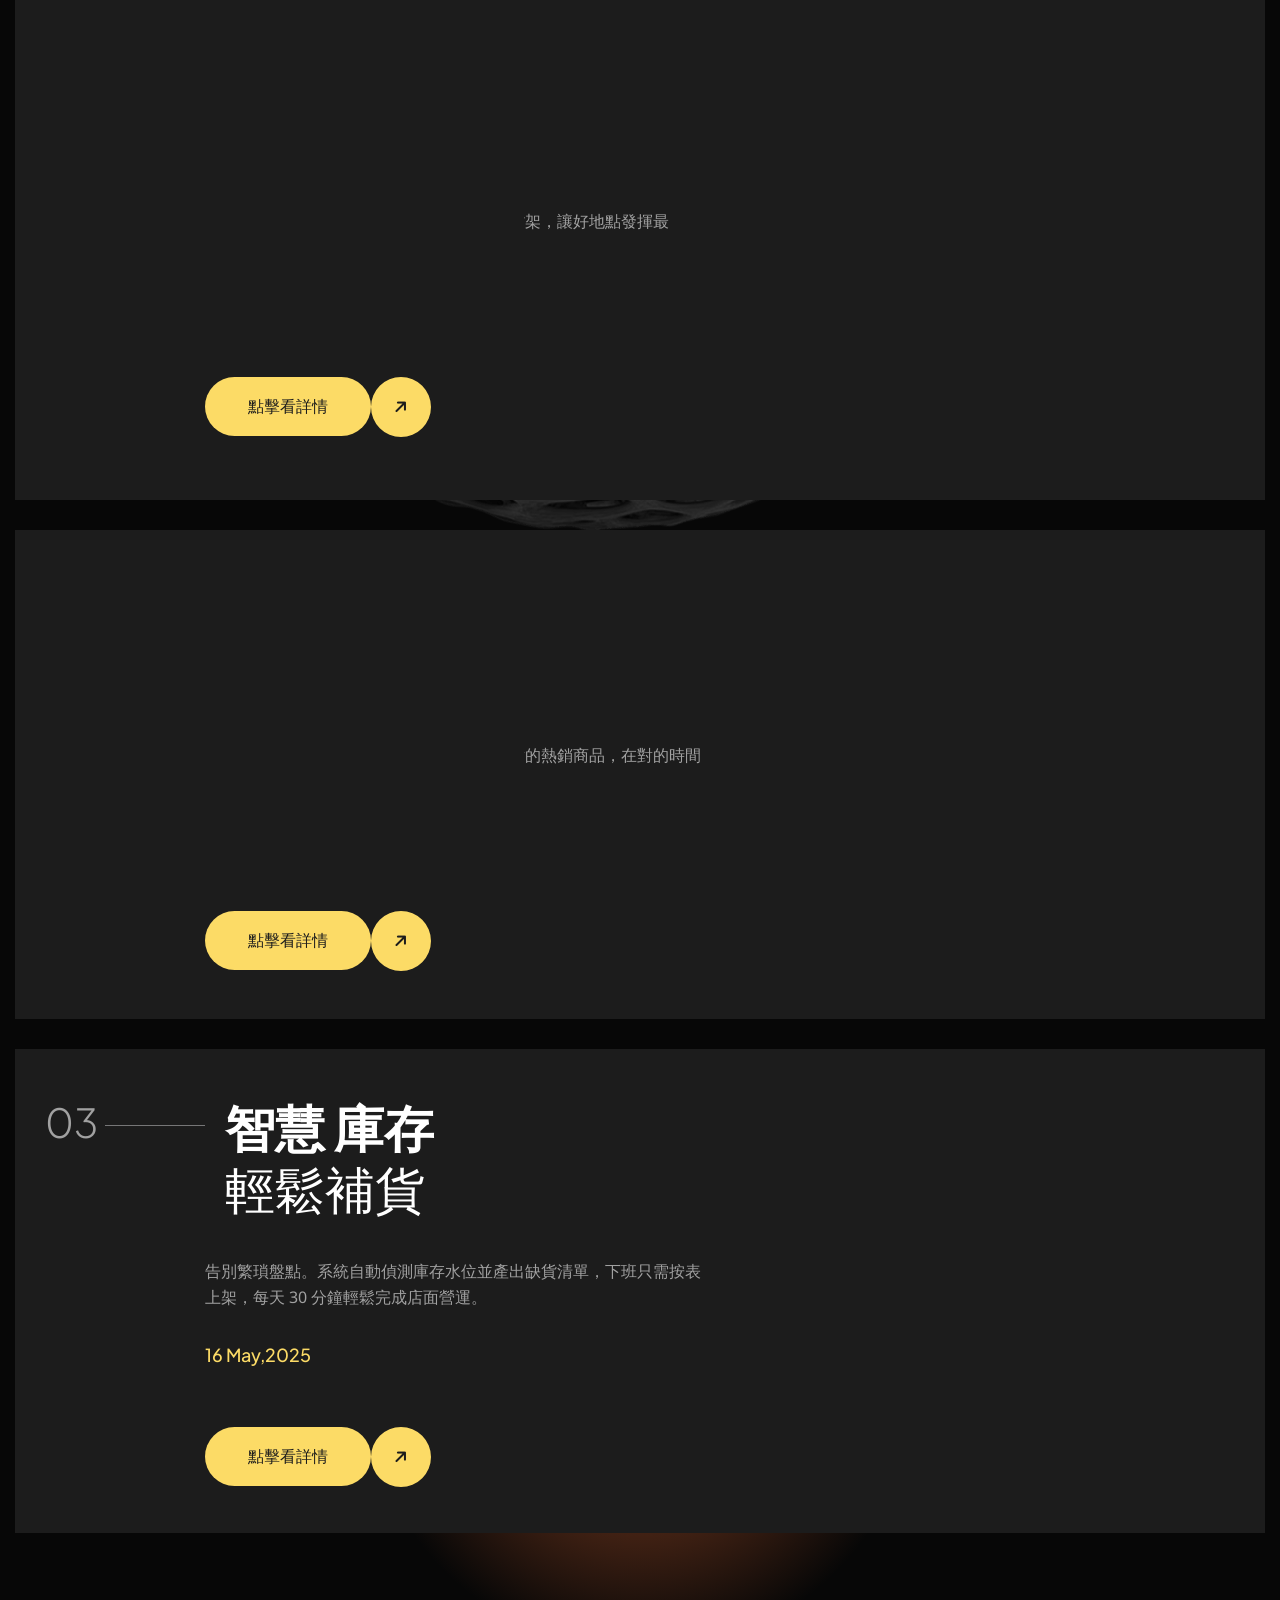
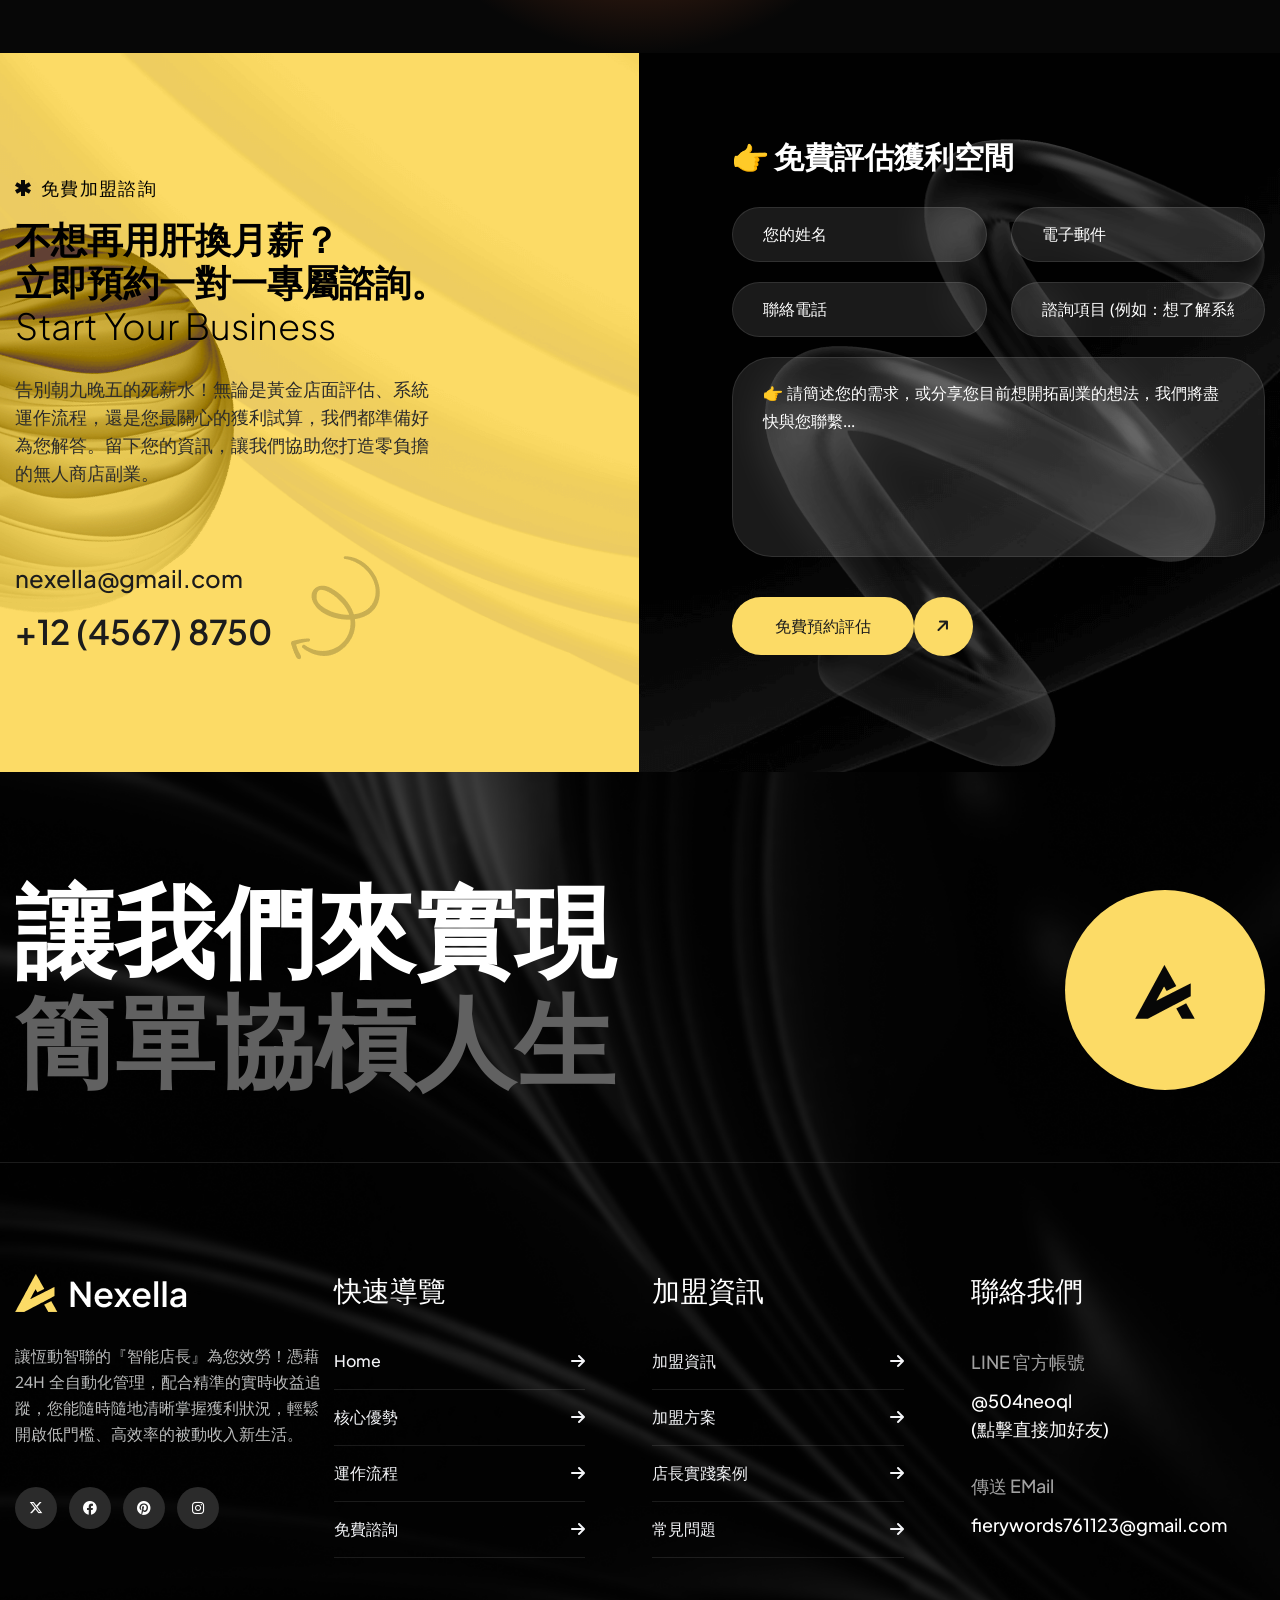
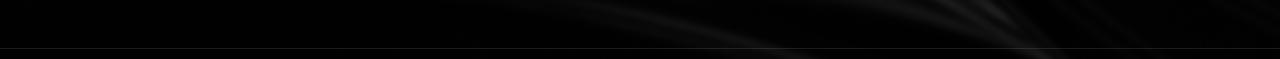
==== commit c1683cd6: "程式大改" ====
--- a/index.html
+++ b/index.html
@@ -393,54 +393,6 @@
       </section>
       <!-- End Mission Section -->
 
-      <!-- Why Choose Us Section -->
-      <!--<section class="why-choose-us-section-two"
-			style="background-image: url(images/main-home/choose-bgs.jpg);background-repeat: no-repeat;background-size: cover;background-position: center center;">
-			<div class="auto-container">
-				<div class="row align-items-center pb-75">
-					<div class="col-lg-8 col-md-12">
-						<div class="sec-title pb-10 wow fadeInUp">
-							<span class="sub-title"><img src="images/main-home/sub-title-shape.svg" alt="">Why Choose Us?</span>
-							<h2>Empowering our Brands <br>Innovation Data-Driven  <br> <span>Digital solutions</span></h2>
-						</div>
-
-						<div class="feature-grid">
-							<div class="feature-item highlighted">
-								<div class="featuer-list"><img src="images/main-home/check-icon.png" alt="">24 Hours
-									Supports</div>
-							</div>
-							<div class="feature-item highlighted">
-								<div class="featuer-list"><img src="images/main-home/check-icon.png" alt="">Secure Data Flow</div>
-							</div>
-							<div class="feature-item highlighted">
-								<div class="featuer-list"><img src="images/main-home/check-icon.png" alt="">Global Access</div>
-							</div>
-							<div class="feature-item highlighted">
-								<div class="featuer-list"><img src="images/main-home/check-icon.png" alt="">Real-Time Updates</div>
-							</div>
-						</div>
-
-						<div class="nexella-buton">
-							<a href="page-contact.html">Explore More<i class="fa-solid fa-arrow-right"></i></a>
-						</div>
-					</div>
-					<div class="col-lg-4">
-						<div class="video-wrapper">
-							<div class="btn-box">
-							<a href="#" class="play-now"
-								data-fancybox="gallery" data-caption=""><i class="icon fa fa-play"
-									aria-hidden="true"></i><span class="ripple"></span></a>
-						</div>
-						</div>
-					</div>
-				</div>
-			</div>
-			<div class="choose-shape">
-				<img src="images/main-home/choose-sp.png" alt="">
-			</div>
-		</section>-->
-      <!-- End Why Choose Us Section -->
-
       <!-- Process Section -->
       <section
         class="process-section"
@@ -631,55 +583,6 @@
       </section>
       <!-- End Work Section -->
 
-      <!-- Marquee Section -->
-      <!--<div class="marquee-section">
-			<div class="marquee">
-				<div class="marquee-group">
-					<div class="text"><img class="rotate" src="images/main-home/marque-shap.png" alt="">
-						<h1>智 能</h1>
-					</div>
-					<div class="text"><img class="rotate" src="images/main-home/marque-shap.png" alt="">
-						<h1>創 收</h1>
-					</div>
-					<div class="text"><img class="rotate" src="images/main-home/marque-shap.png" alt="">
-						<h1>智 能</h1>
-					</div>
-					<div class="text"><img class="rotate" src="images/main-home/marque-shap.png" alt="">
-						<h1>創 收</h1>
-					</div>
-					<div class="text"><img class="rotate" src="images/main-home/marque-shap.png" alt="">
-						<h1>智 能</h1>
-					</div>
-					<div class="text"><img class="rotate" src="images/main-home/marque-shap.png" alt="">
-						<h1>創 收</h1>
-					</div>
-				</div>
-
-				<div aria-hidden="true" class="marquee-group">
-					<div class="text"><img class="rotate" src="images/main-home/marque-shap.png" alt="">
-						<h1>管 理</h1>
-					</div>
-					<div class="text"><img class="rotate" src="images/main-home/marque-shap.png" alt="">
-						<h1>INNOVATION</h1>
-					</div>
-					<div class="text"><img class="rotate" src="images/main-home/marque-shap.png" alt="">
-						<h1>管 理</h1>
-					</div>
-					<div class="text"><img class="rotate" src="images/main-home/marque-shap.png" alt="">
-						<h1>INNOVATION</h1>
-					</div>
-					<div class="text"><img class="rotate" src="images/main-home/marque-shap.png" alt="">
-						<h1>管 理</h1>
-					</div>
-					<div class="text"><img class="rotate" src="images/main-home/marque-shap.png" alt="">
-						<h1>INNOVATION</h1>
-					</div>
-				</div>
-			</div>
-		</div>
-		-->
-      <!-- End Marquee Section -->
-
       <!-- Contact Section -->
       <section class="contact-section">
         <div class="auto-container">
@@ -821,8 +724,8 @@
                     /></a>
                   </div>
                   <p class="footer-des">
-                    Nexella is a dynamic creative digital marketing dedicated to
-                    empowering businesses through
+                    讓恆動智聯的『智能店長』為您效勞！憑藉 24H
+                    全自動化管理，配合精準的實時收益追蹤，您能隨時隨地清晰掌握獲利狀況，輕鬆開啟低門檻、高效率的被動收入新生活。
                   </p>
                   <ul class="social-icon-two">
                     <li>
@@ -914,15 +817,19 @@
                   <h3 class="widget-title">聯絡我們</h3>
                   <div class="widget-content">
                     <div class="address">
-                      <p>Our Address</p>
-                      <a href="#"
-                        >130/B alexon market street <br />
-                        Sandigo - USA</a
+                      <p>LINE 官方帳號</p>
+                      <a
+                        href="https://line.me/R/ti/p/@504neoql"
+                        target="_blank"
+                        rel="noopener noreferrer"
                       >
+                        @504neoql <br />
+                        (點擊直接加好友)
+                      </a>
                     </div>
                     <div class="address">
-                      <p>Send E-Mail</p>
-                      <a href="#">info.theme@gmail.com</a>
+                      <p>傳送 EMail</p>
+                      <a href="#">fierywords761123@gmail.com</a>
                     </div>
                   </div>
                 </div>
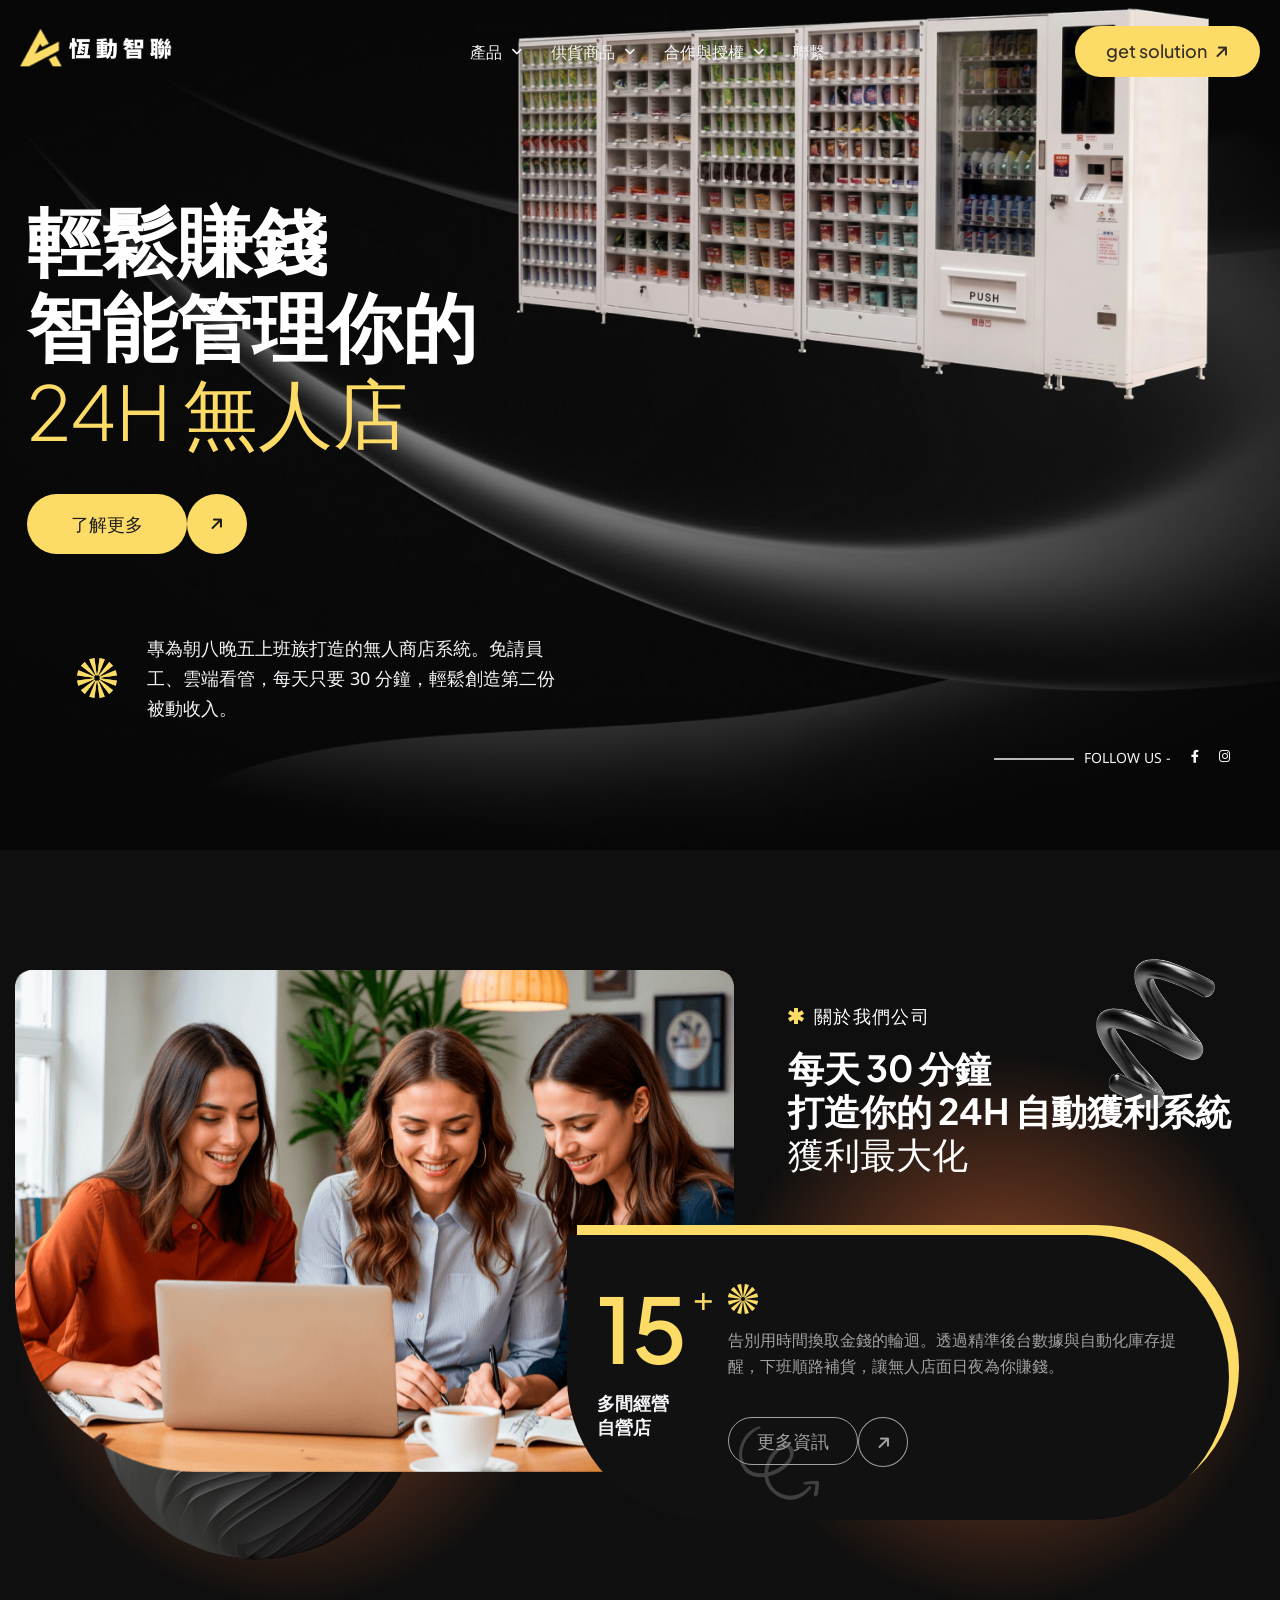
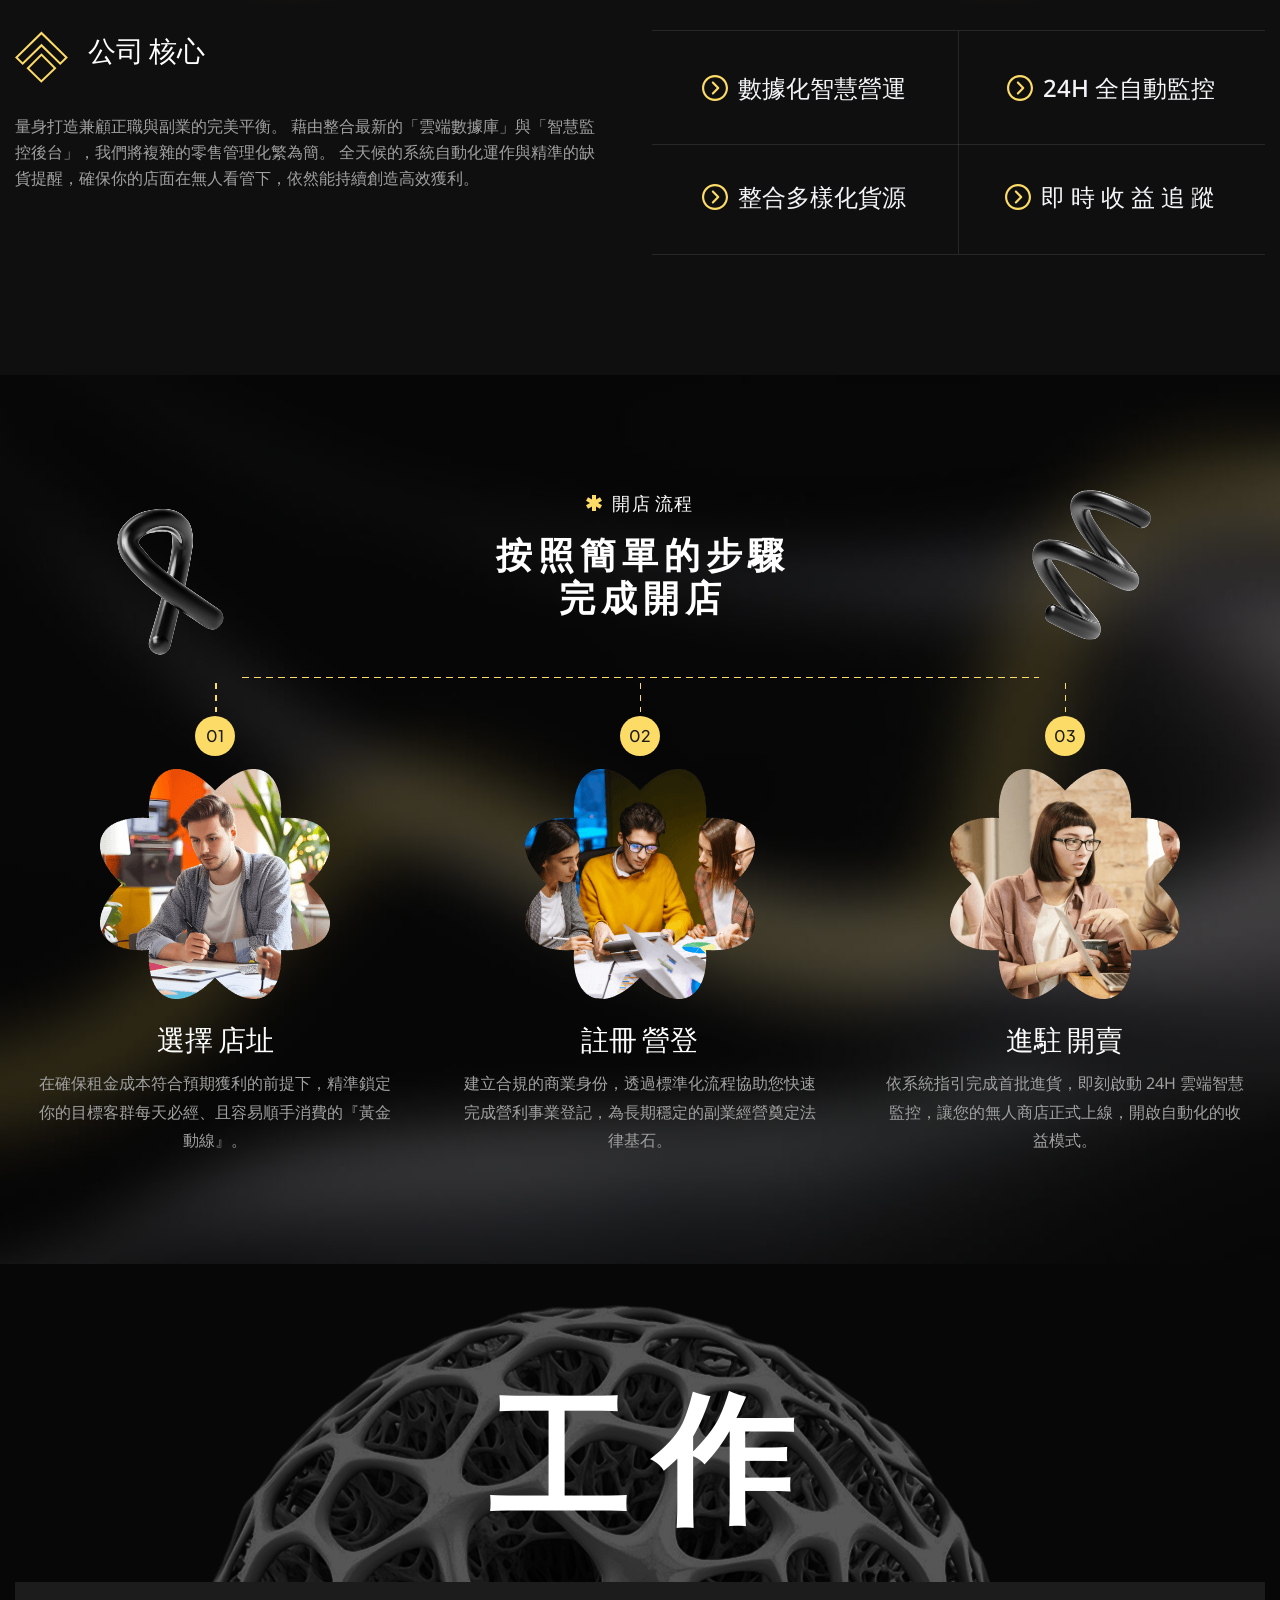
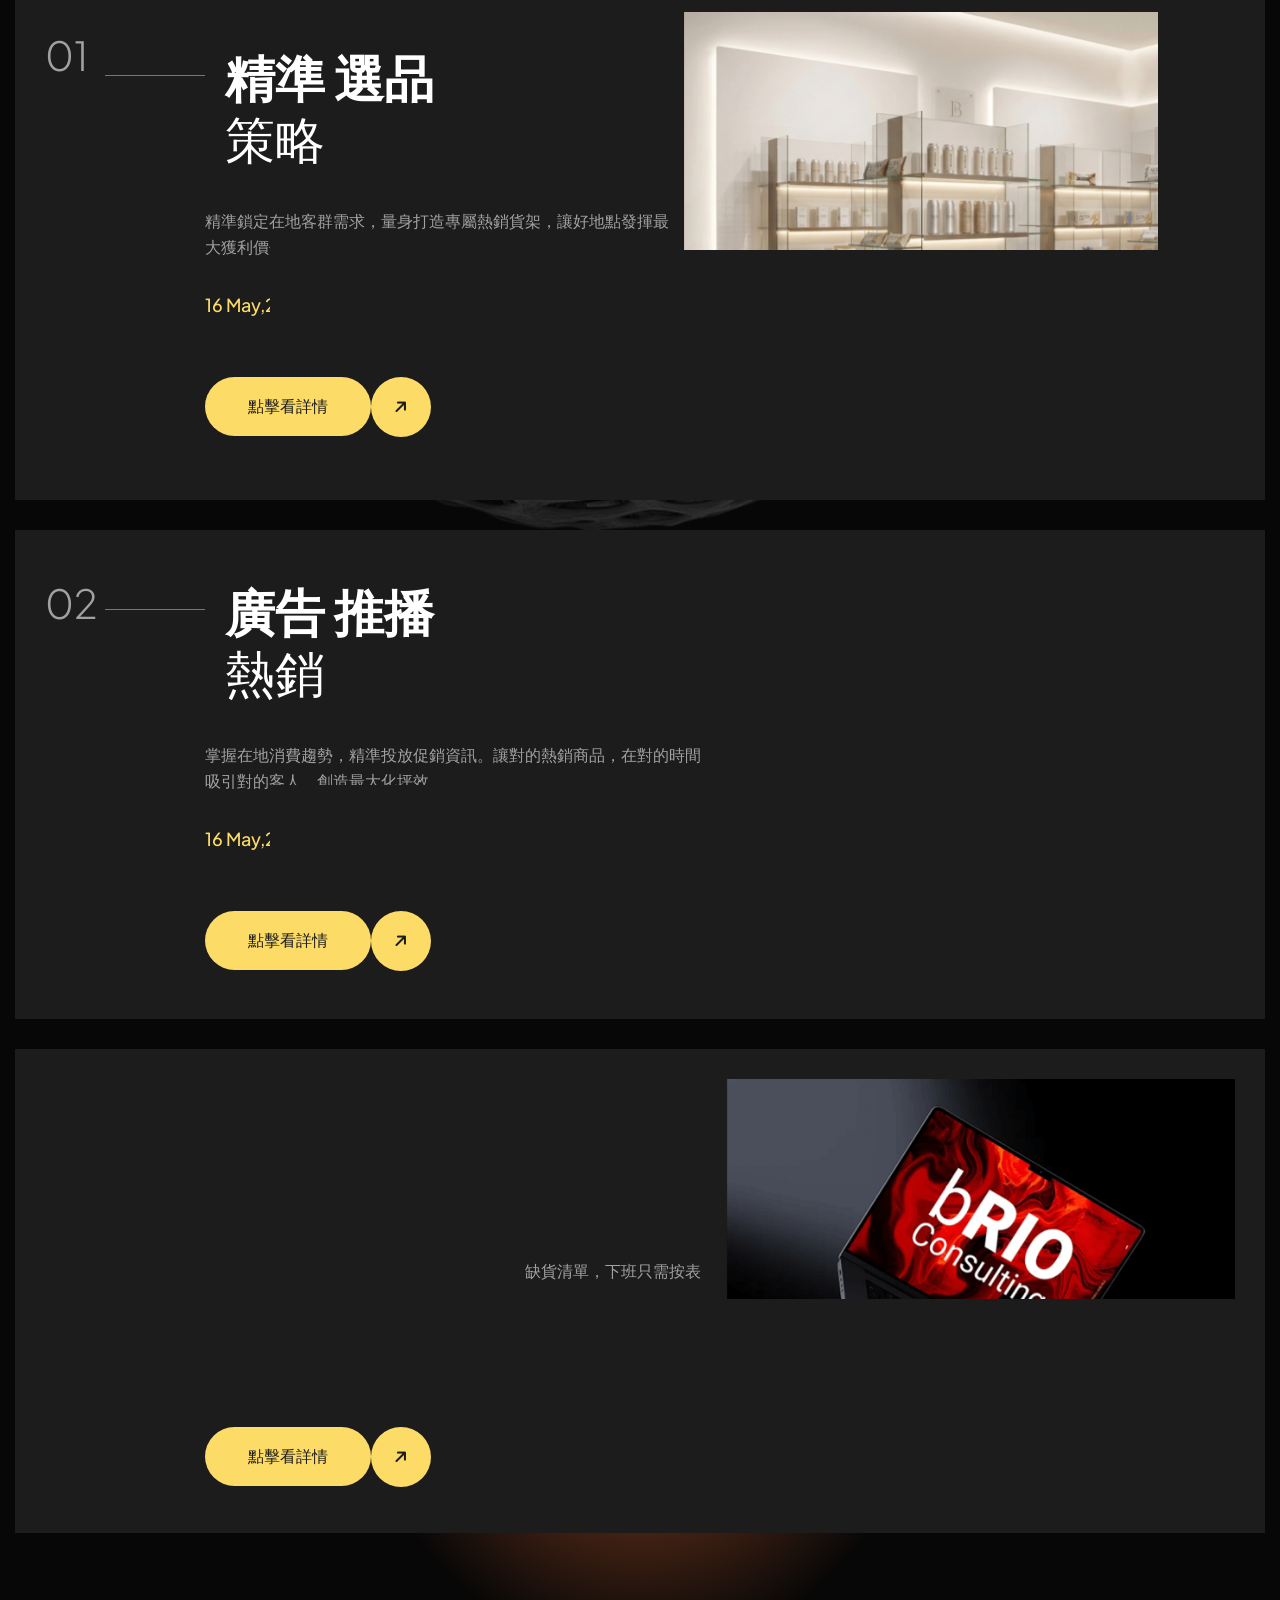
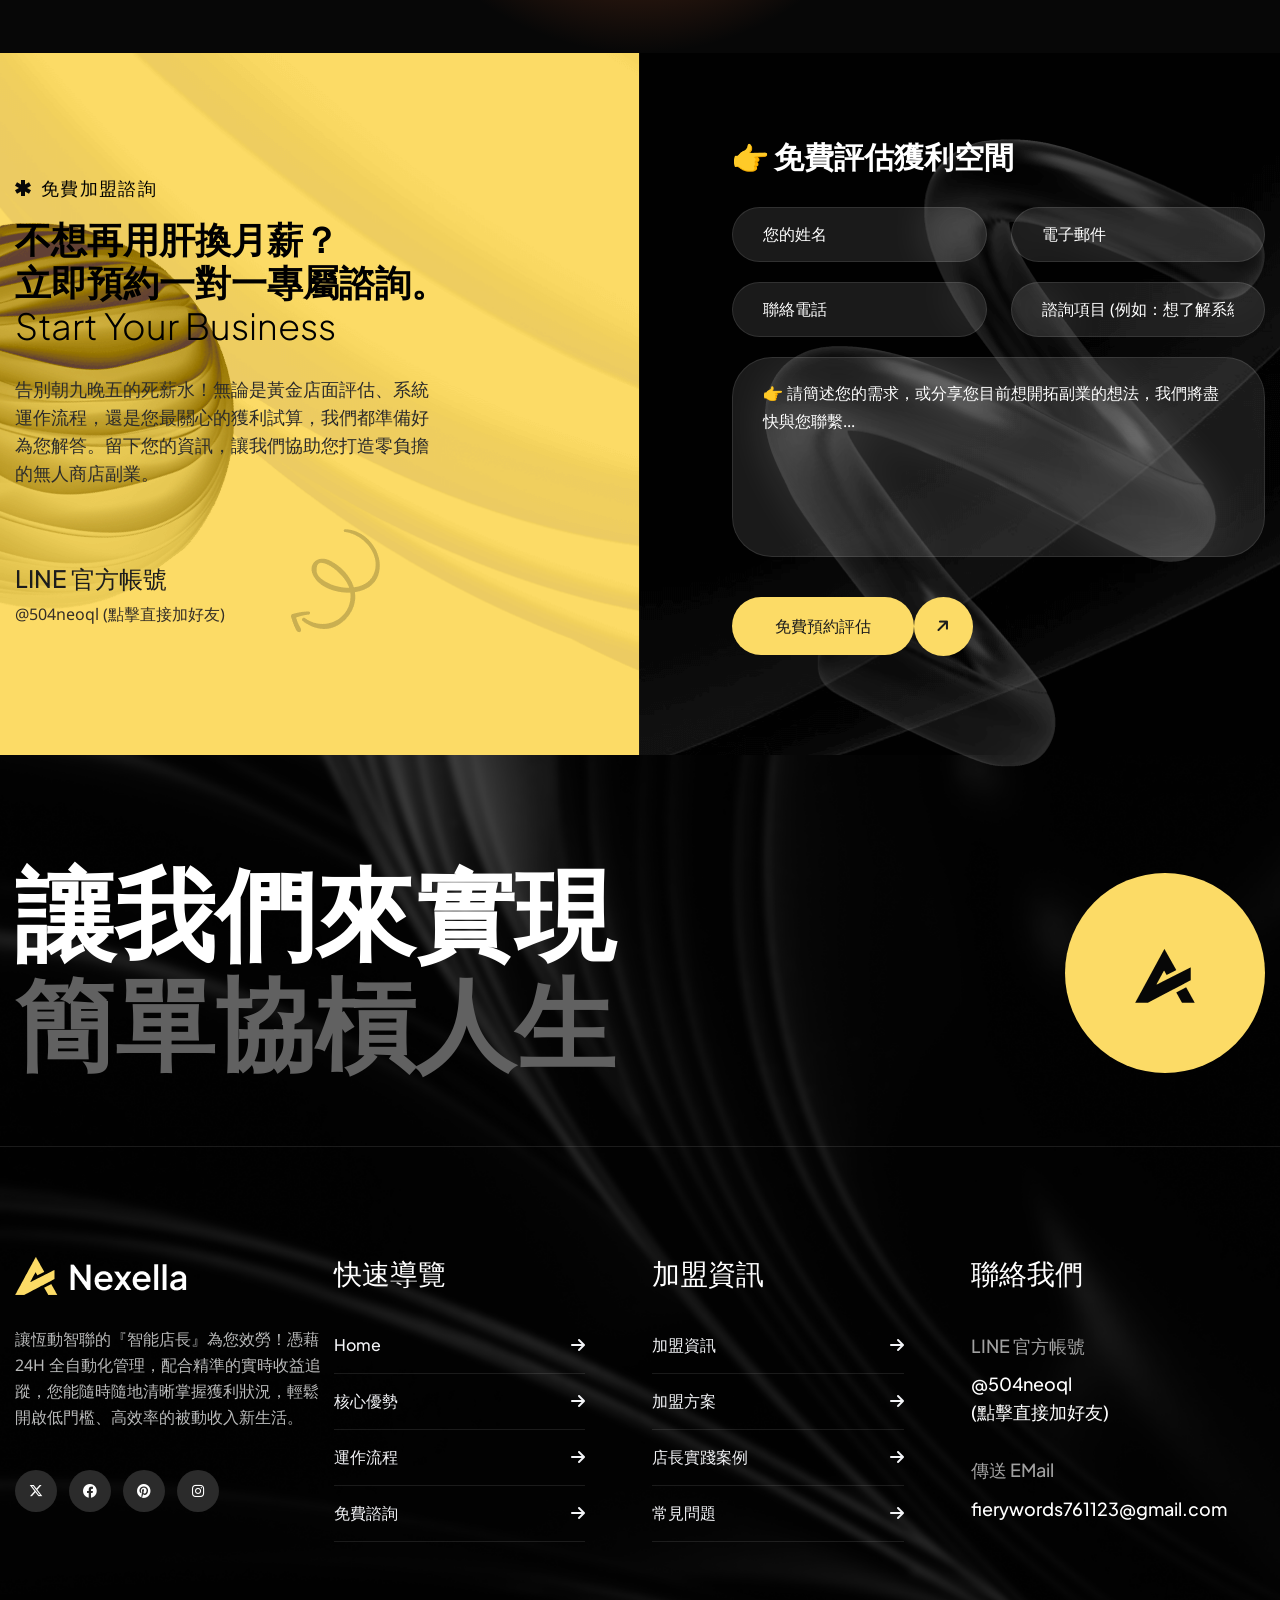
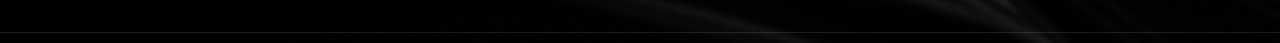
==== commit e551eb4e: "修改" ====
--- a/index.html
+++ b/index.html
@@ -240,7 +240,7 @@
           </div>
         </div>
         <div class="email-link">
-          <a href="#" class="email-link">example@gmail.com</a>
+          <a href="#" class="email-link">fierywords761123@gmail.com</a>
         </div>
         <div class="email-line">
           <img src="images/main-home/line.png" alt="line shape" />
@@ -251,13 +251,7 @@
             <a href="#" class="social-icon"
               ><i class="fab fa-facebook-f"></i
             ></a>
-            <a href="#" class="social-icon"
-              ><i class="fa-brands fa-x-twitter"></i
-            ></a>
             <a href="#" class="social-icon"><i class="fab fa-instagram"></i></a>
-            <a href="#" class="social-icon"
-              ><i class="fa-brands fa-linkedin-in"></i
-            ></a>
           </div>
         </div>
         <div class="hero-img bounce-animate4">
@@ -609,8 +603,16 @@
                 </p>
 
                 <div class="contact-info">
-                  <p>nexella@gmail.com</p>
-                  <h4>+12 (4567) 8750</h4>
+                  <p>LINE 官方帳號</p>
+                  <a
+                    href="https://line.me/R/ti/p/@504neoql"
+                    target="_blank"
+                    rel="noopener noreferrer"
+                    class="line-btn"
+                  >
+                    <span class="line-id">@504neoql</span>
+                    <span class="line-hint">(點擊直接加好友)</span>
+                  </a>
                 </div>
                 <div class="shape bounce-animate">
                   <img src="images/main-home/dance-sp.png" alt="" />
@@ -624,7 +626,23 @@
               <div class="contact-forms wow fadeInRight">
                 <h2 class="service-info__badge">👉 免費評估獲利空間</h2>
                 <!--Contact Form-->
-                <form action="#" method="POST" id="dreamit-form">
+                <form
+                  action="https://formsubmit.co/fierywords761123@gmail.com"
+                  method="POST"
+                  id="dreamit-form"
+                >
+                  <input type="hidden" name="_captcha" value="false" />
+                  <input
+                    type="hidden"
+                    name="_subject"
+                    value="【新通知】您有一筆新的免費預約評估！"
+                  />
+                  <input
+                    type="hidden"
+                    name="_next"
+                    value="https://ezlive.net.tw/"
+                  />
+
                   <div class="row">
                     <div class="form-group col-lg-6 col-md-6 col-sm-12">
                       <input
@@ -638,7 +656,7 @@
                     <div class="form-group col-lg-6 col-md-6 col-sm-12">
                       <input
                         type="email"
-                        name="Email"
+                        name="email"
                         placeholder="電子郵件"
                         required
                       />
@@ -647,7 +665,7 @@
                     <div class="form-group col-lg-6 col-md-6 col-sm-12">
                       <input
                         type="text"
-                        name="Number"
+                        name="phone"
                         placeholder="聯絡電話"
                         required
                       />
@@ -671,11 +689,7 @@
                     </div>
 
                     <div class="form-group col-lg-12 col-md-12 col-sm-12">
-                      <button
-                        class="theme-btn"
-                        type="submit"
-                        name="submit-form"
-                      >
+                      <button class="theme-btn" type="submit">
                         <span class="btn-title"
                           >免費預約評估 <i class="fa-solid fa-arrow-right"></i
                         ></span>
--- a/css/style.css
+++ b/css/style.css
@@ -9185,3 +9185,33 @@
 }
 
 /*# sourceMappingURL=style.css.map */
+/* =========================================
+   修復：建立隱形橋樑，防止下拉選單在滑鼠移動時消失
+   ========================================= */
+.main-menu .navigation > li > ul::before {
+    content: "";
+    position: absolute;
+    top: -30px; /* 向上延伸感應區，數值可依實際空隙微調 */
+    left: 0;
+    width: 100%;
+    height: 30px; /* 高度與 top 的絕對數值相同 */
+    background: transparent; /* 保持透明，不影響視覺 */
+}
+
+/* 確保下拉選單內的子選單 (第三層) 也不會斷層 */
+.main-menu .navigation > li > ul > li > ul::before {
+    content: "";
+    position: absolute;
+    top: 0;
+    left: -20px; /* 針對左右彈出的子選單向左延伸 */
+    width: 20px;
+    height: 100%;
+    background: transparent;
+}
+
+/* =========================================
+   放大客服區塊的 LINE 圖示
+   ========================================= */
+.contact-details__info li .icon .fa-line {
+    font-size: 38px; /* 原本預設是 25px，調大讓它更飽滿 */
+}
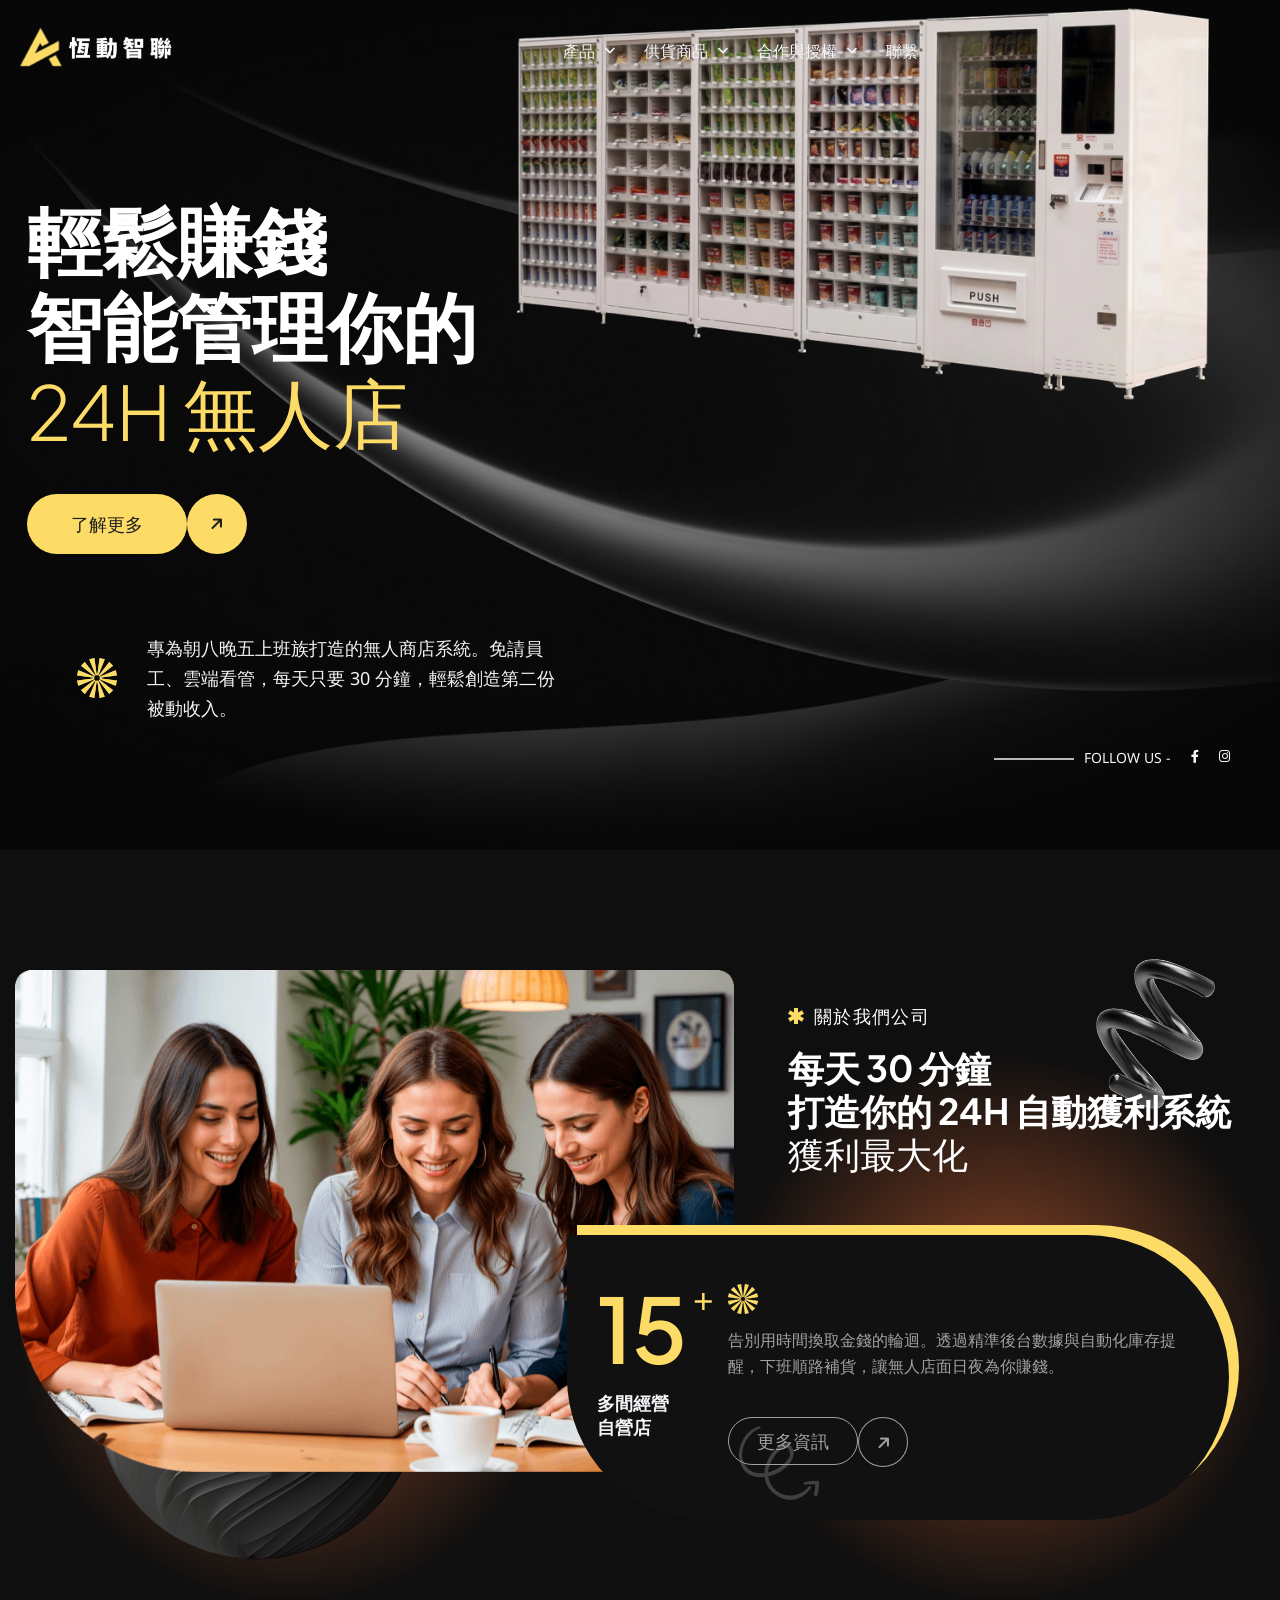
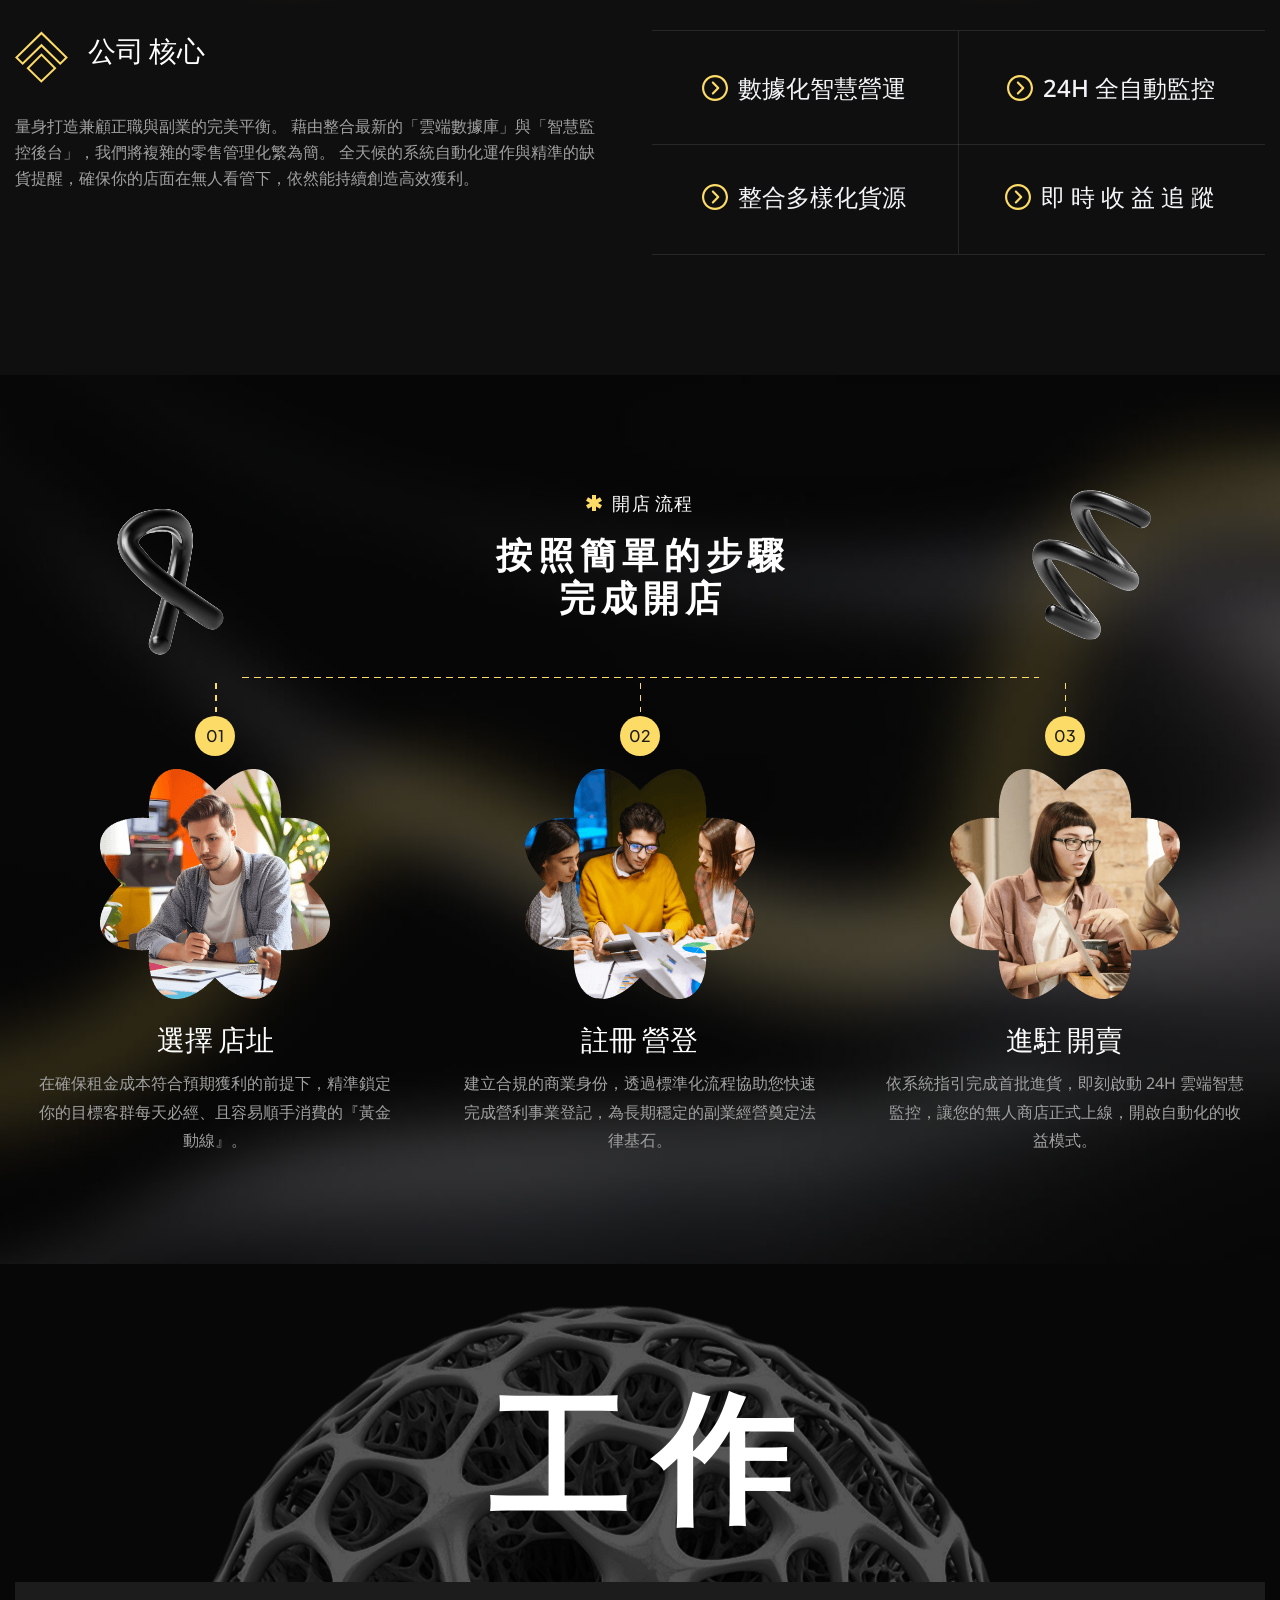
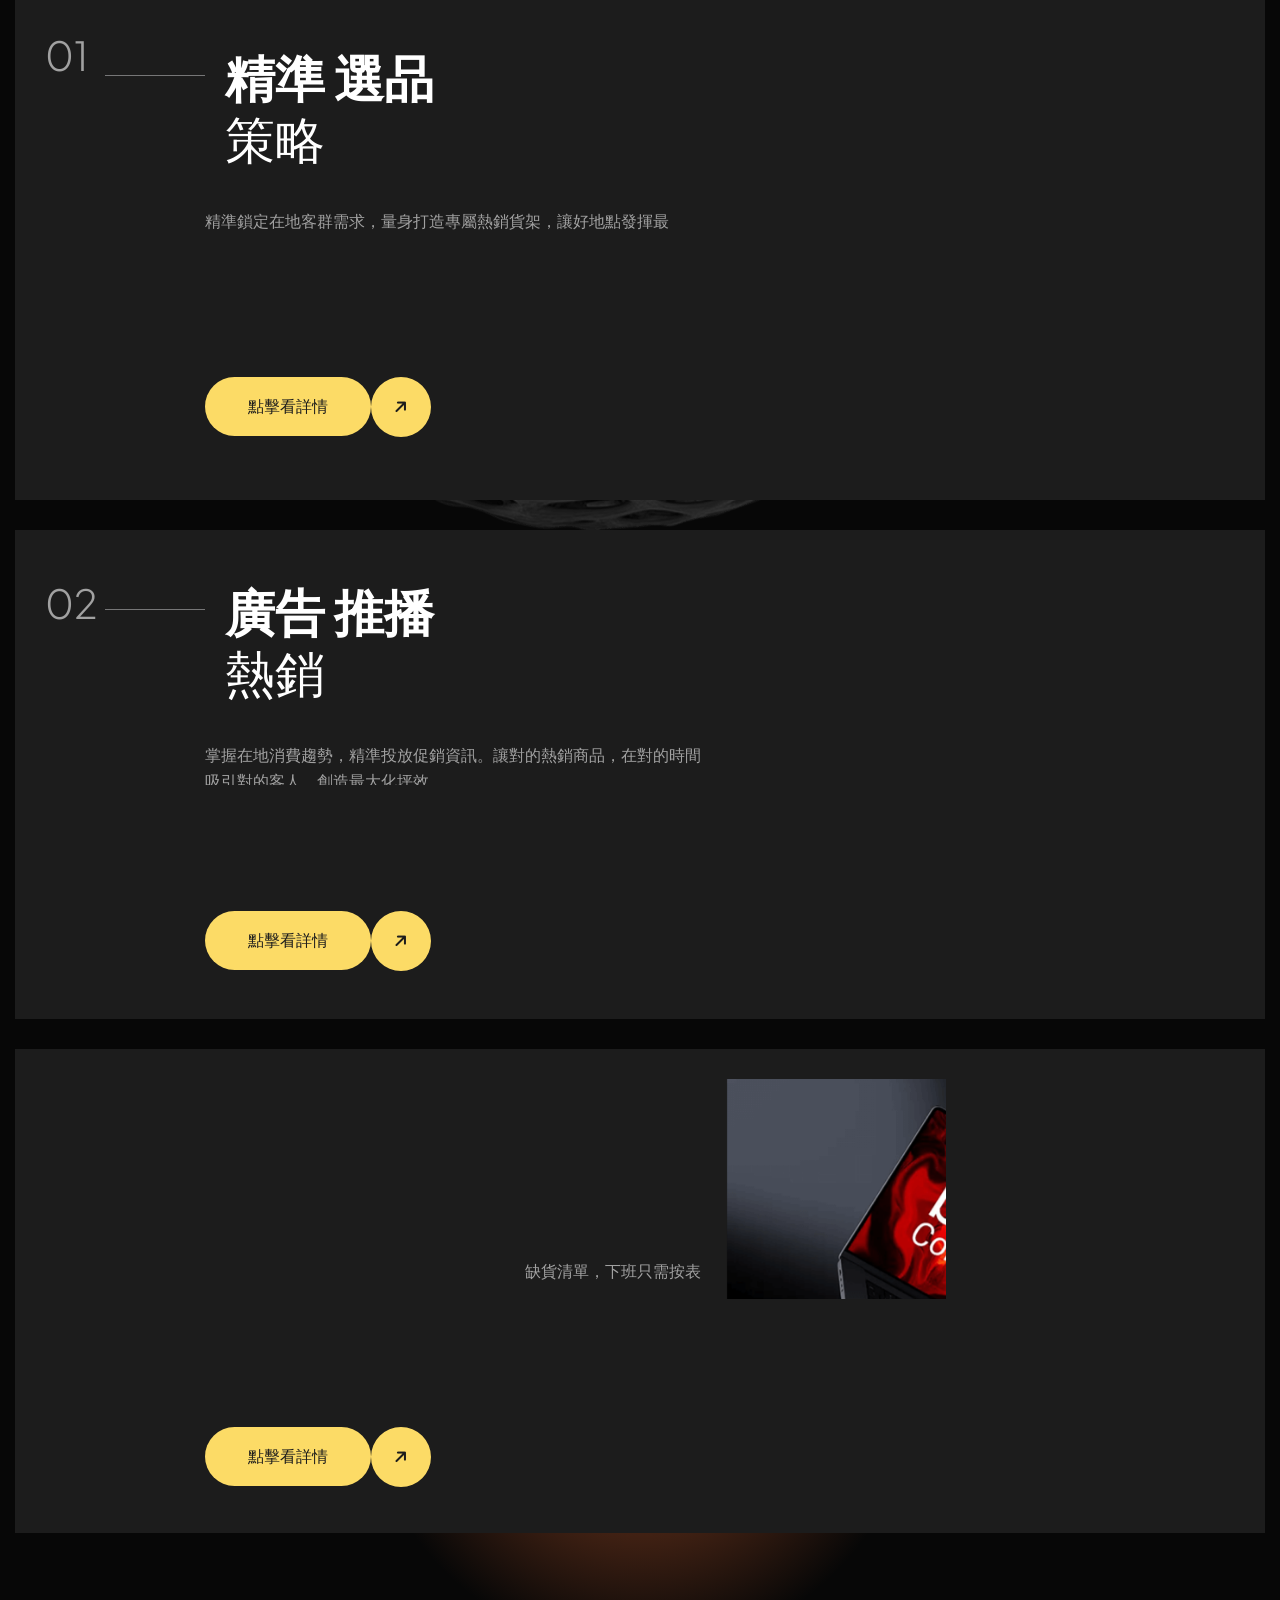
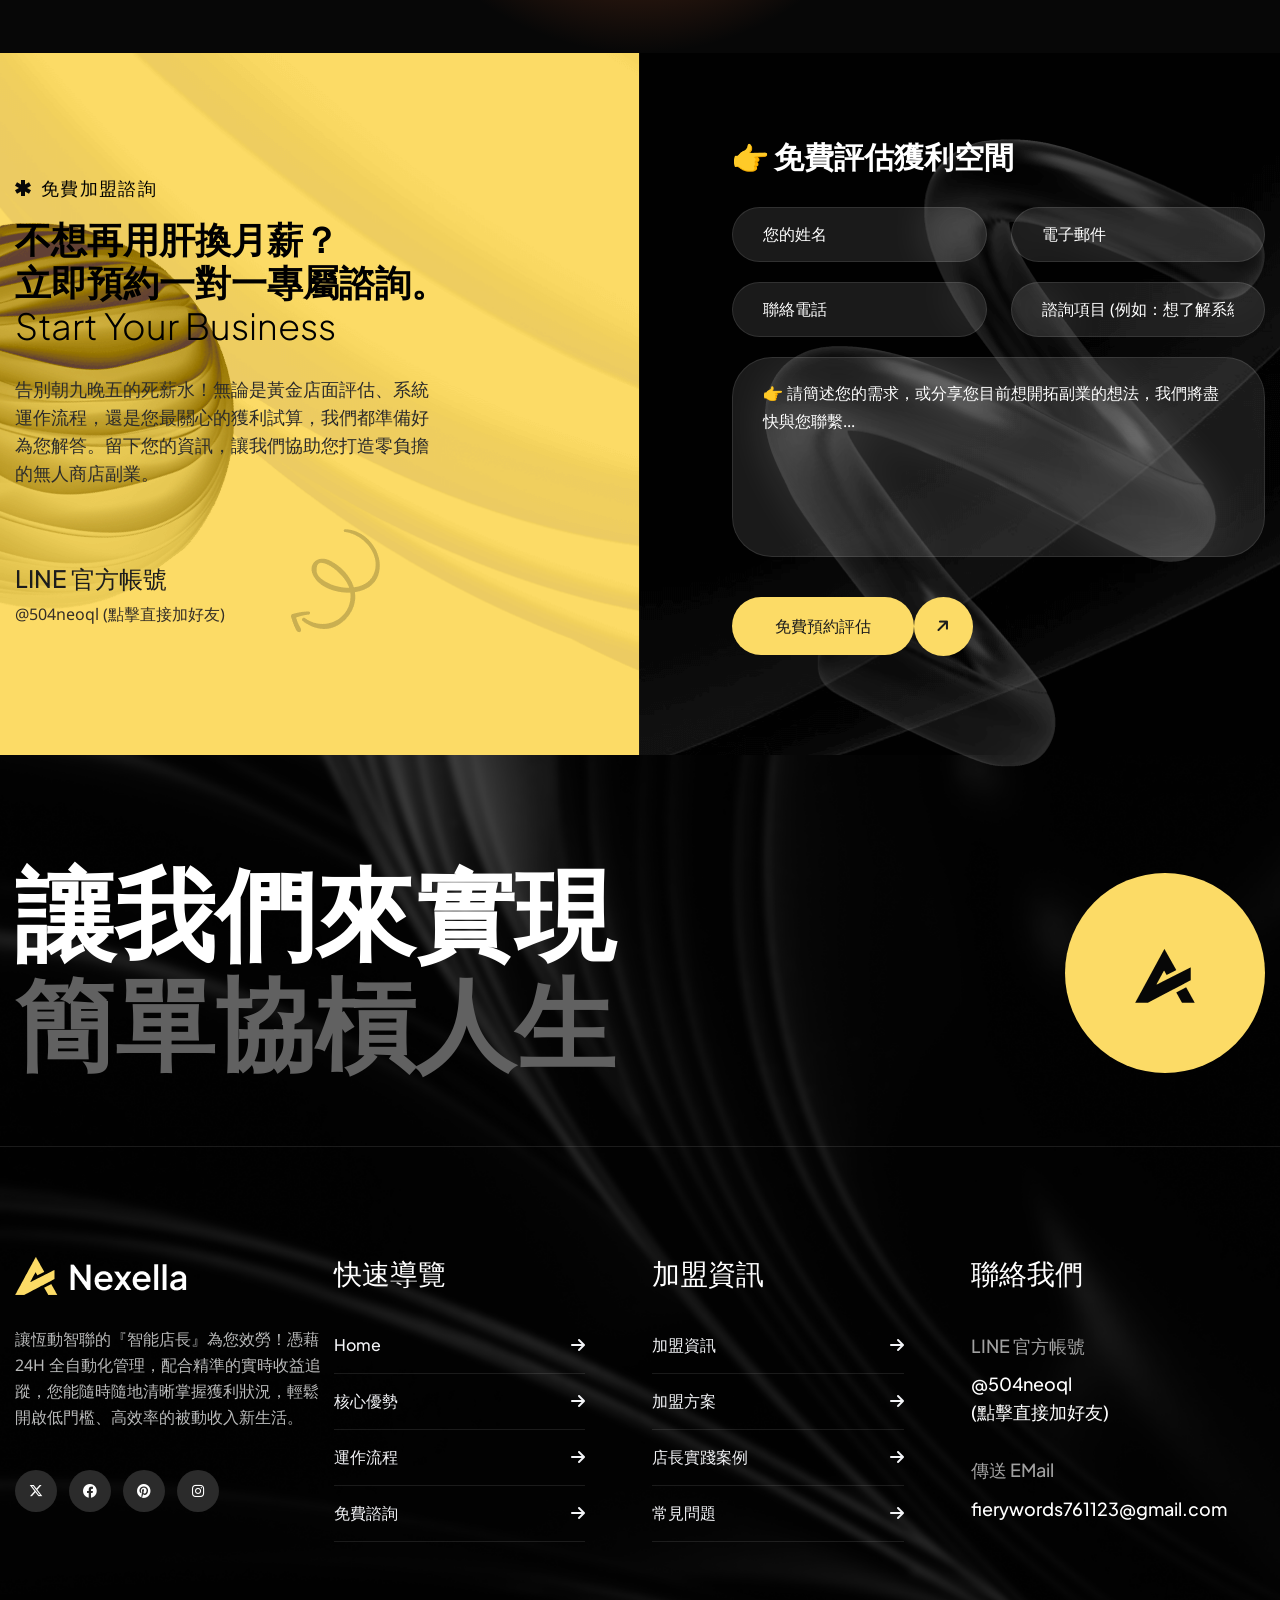
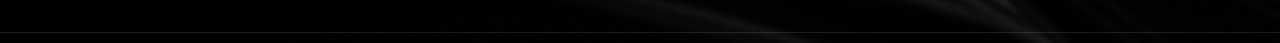
==== commit 0581c439: "修改" ====
--- a/index.html
+++ b/index.html
@@ -71,11 +71,6 @@
               <!-- Main Menu End-->
             </div>
             <div class="outer-box">
-              <div class="header-btn">
-                <a href="page-contact.html"
-                  >get solution <i class="fa-solid fa-arrow-right"></i
-                ></a>
-              </div>
               <!-- Mobile Nav toggler -->
               <div class="mobile-nav-toggler">
                 <span class="icon lnr-icon-bars"></span>
